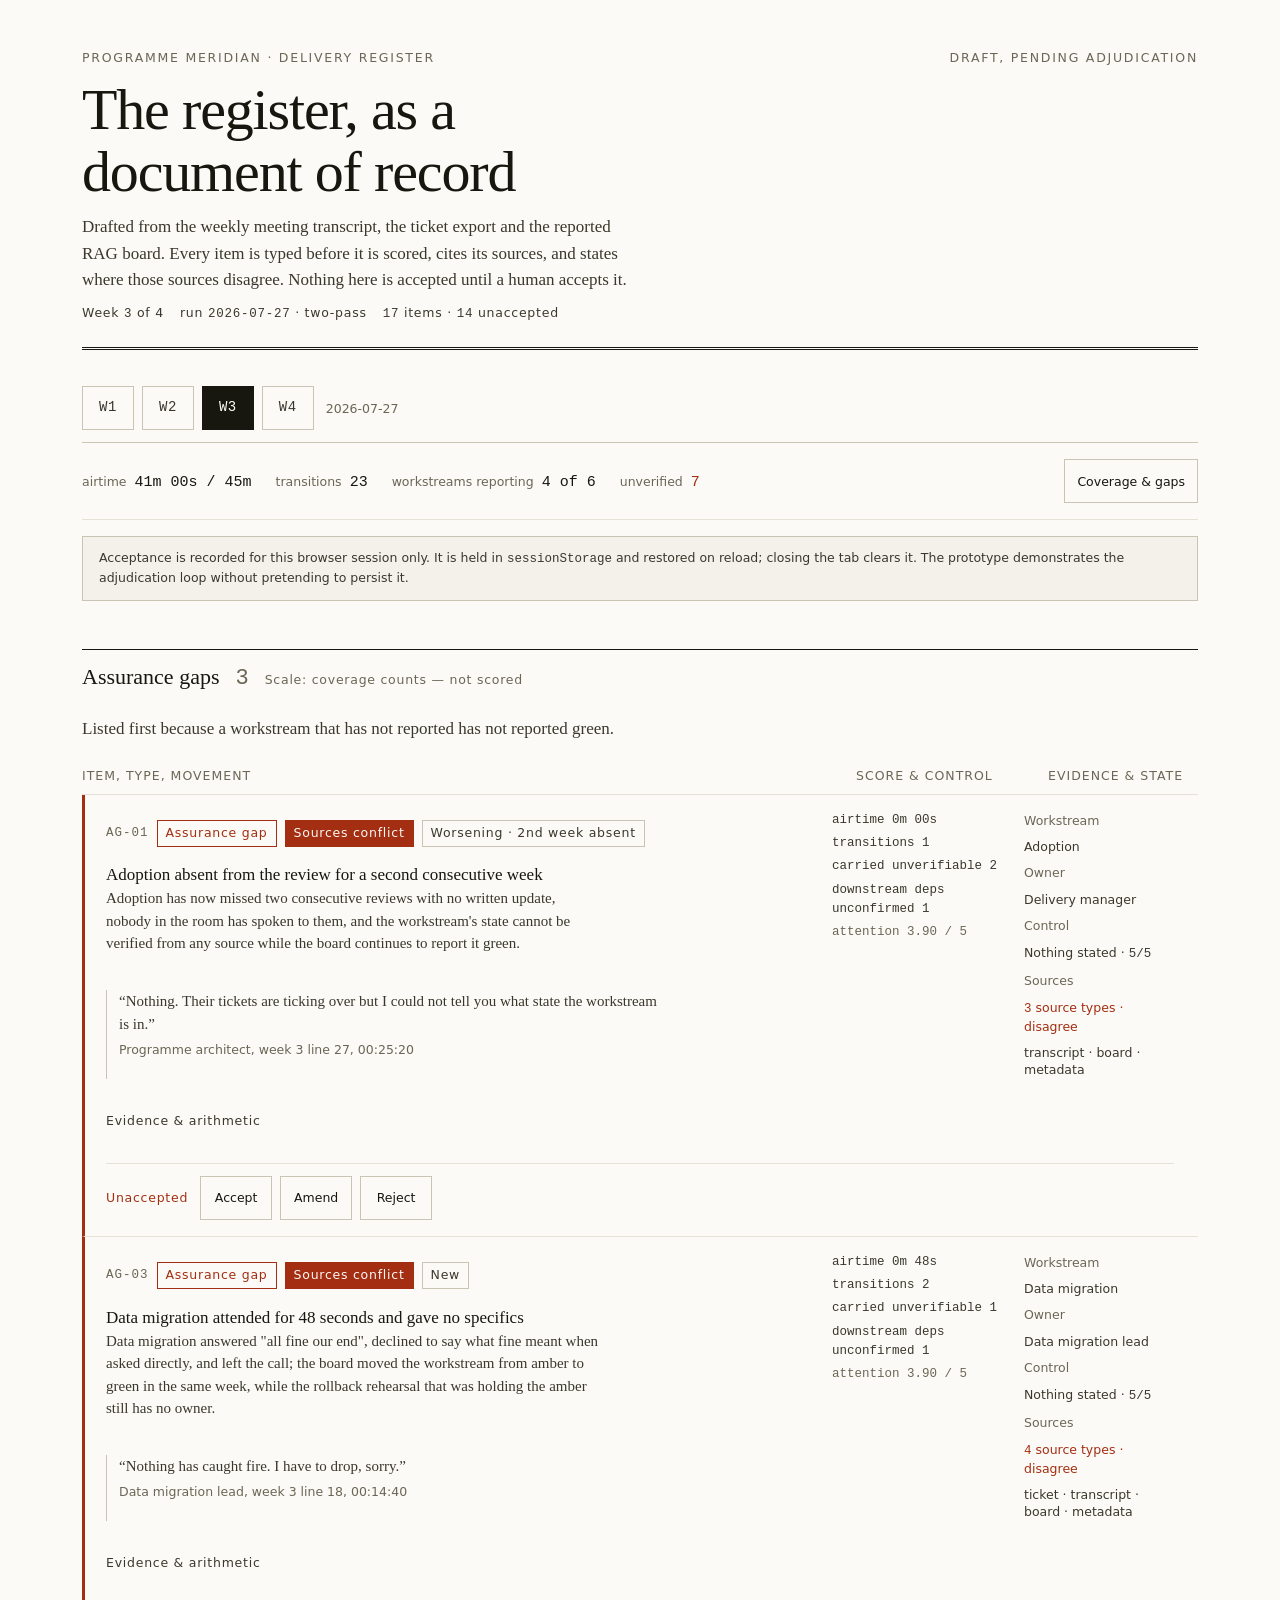
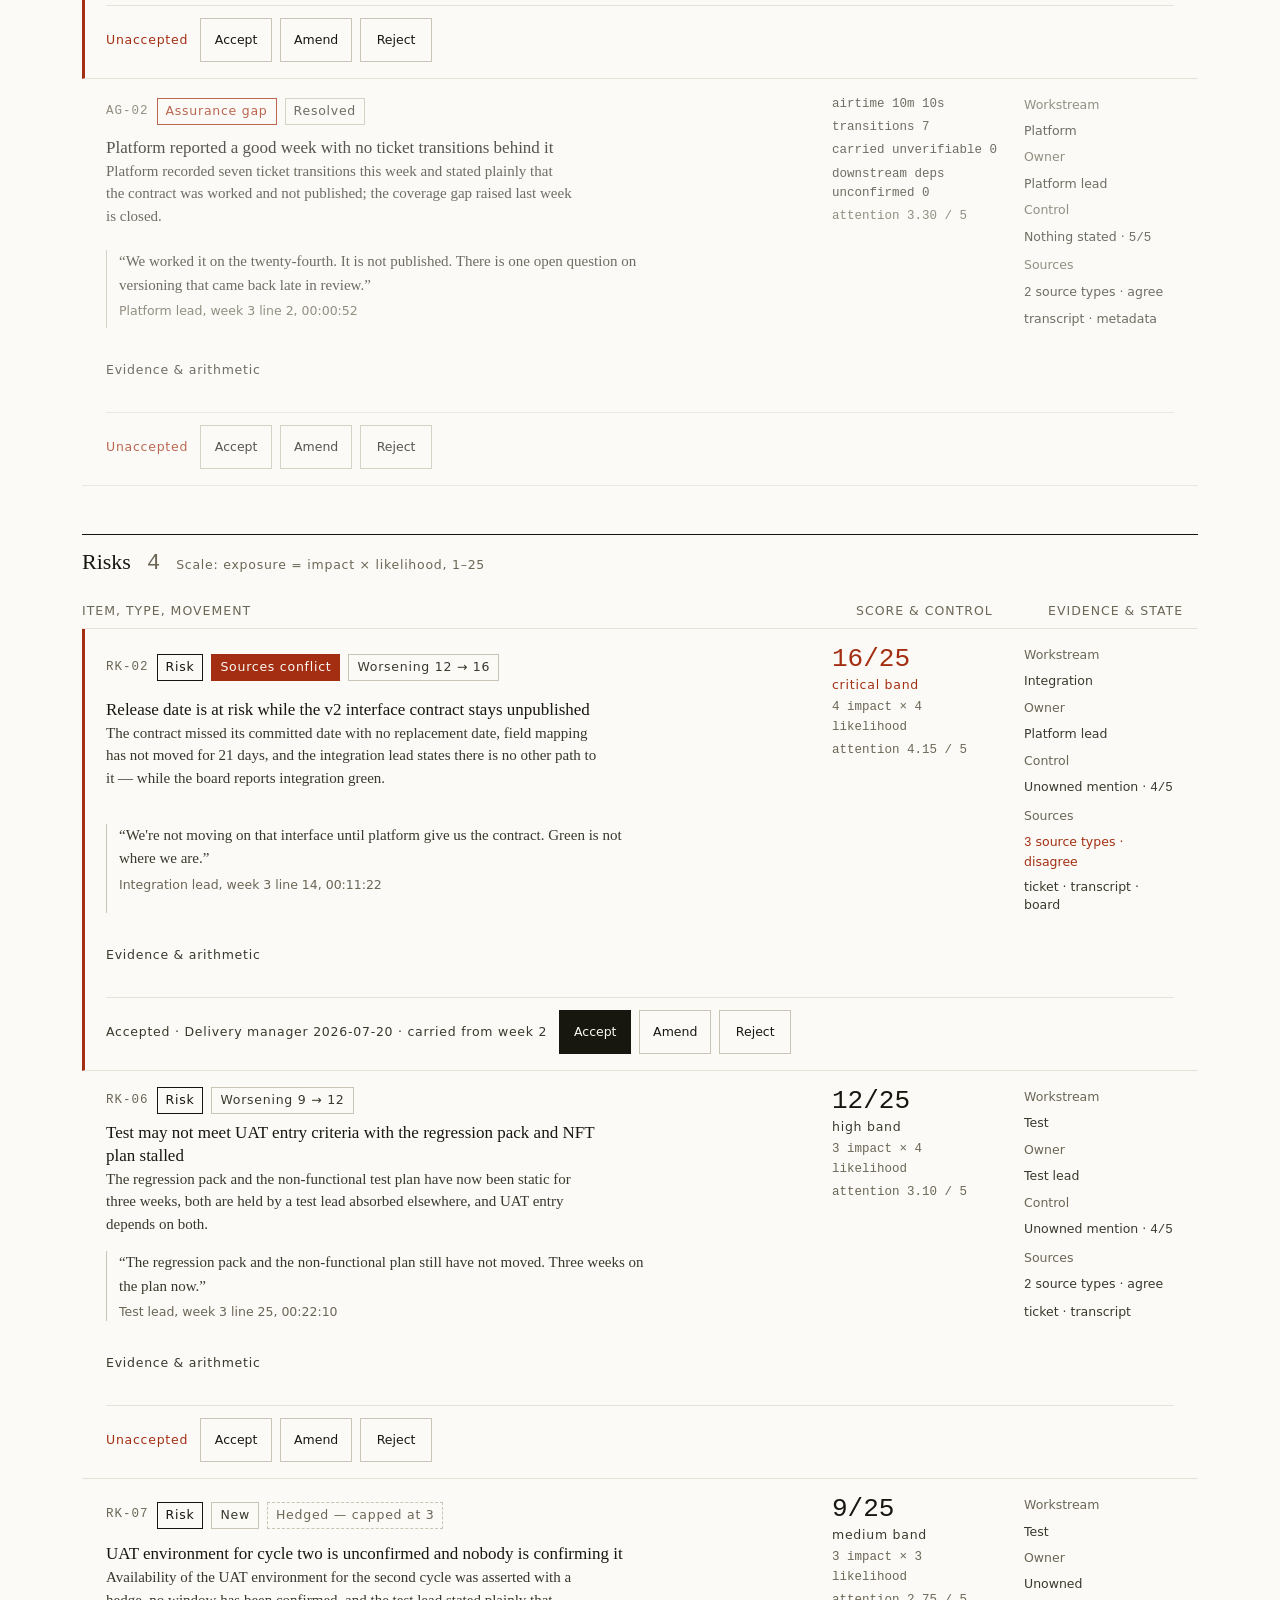
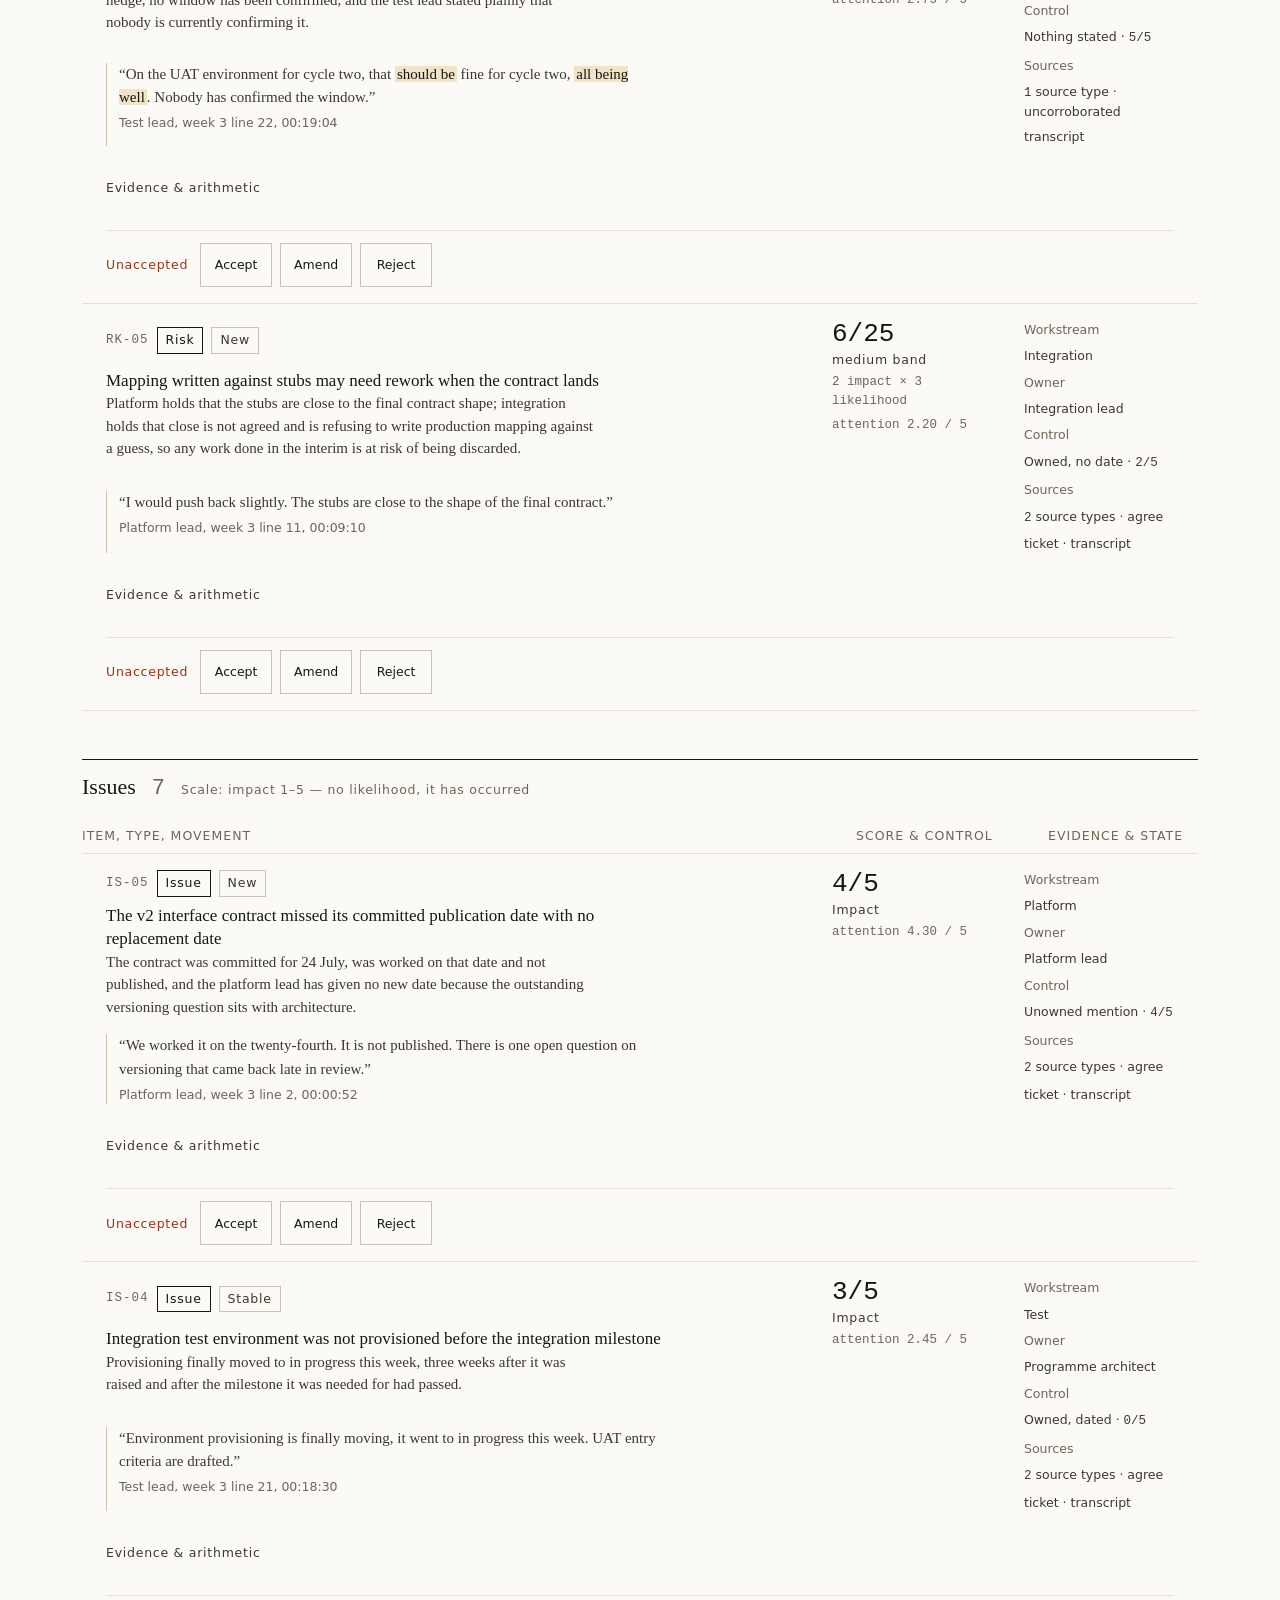
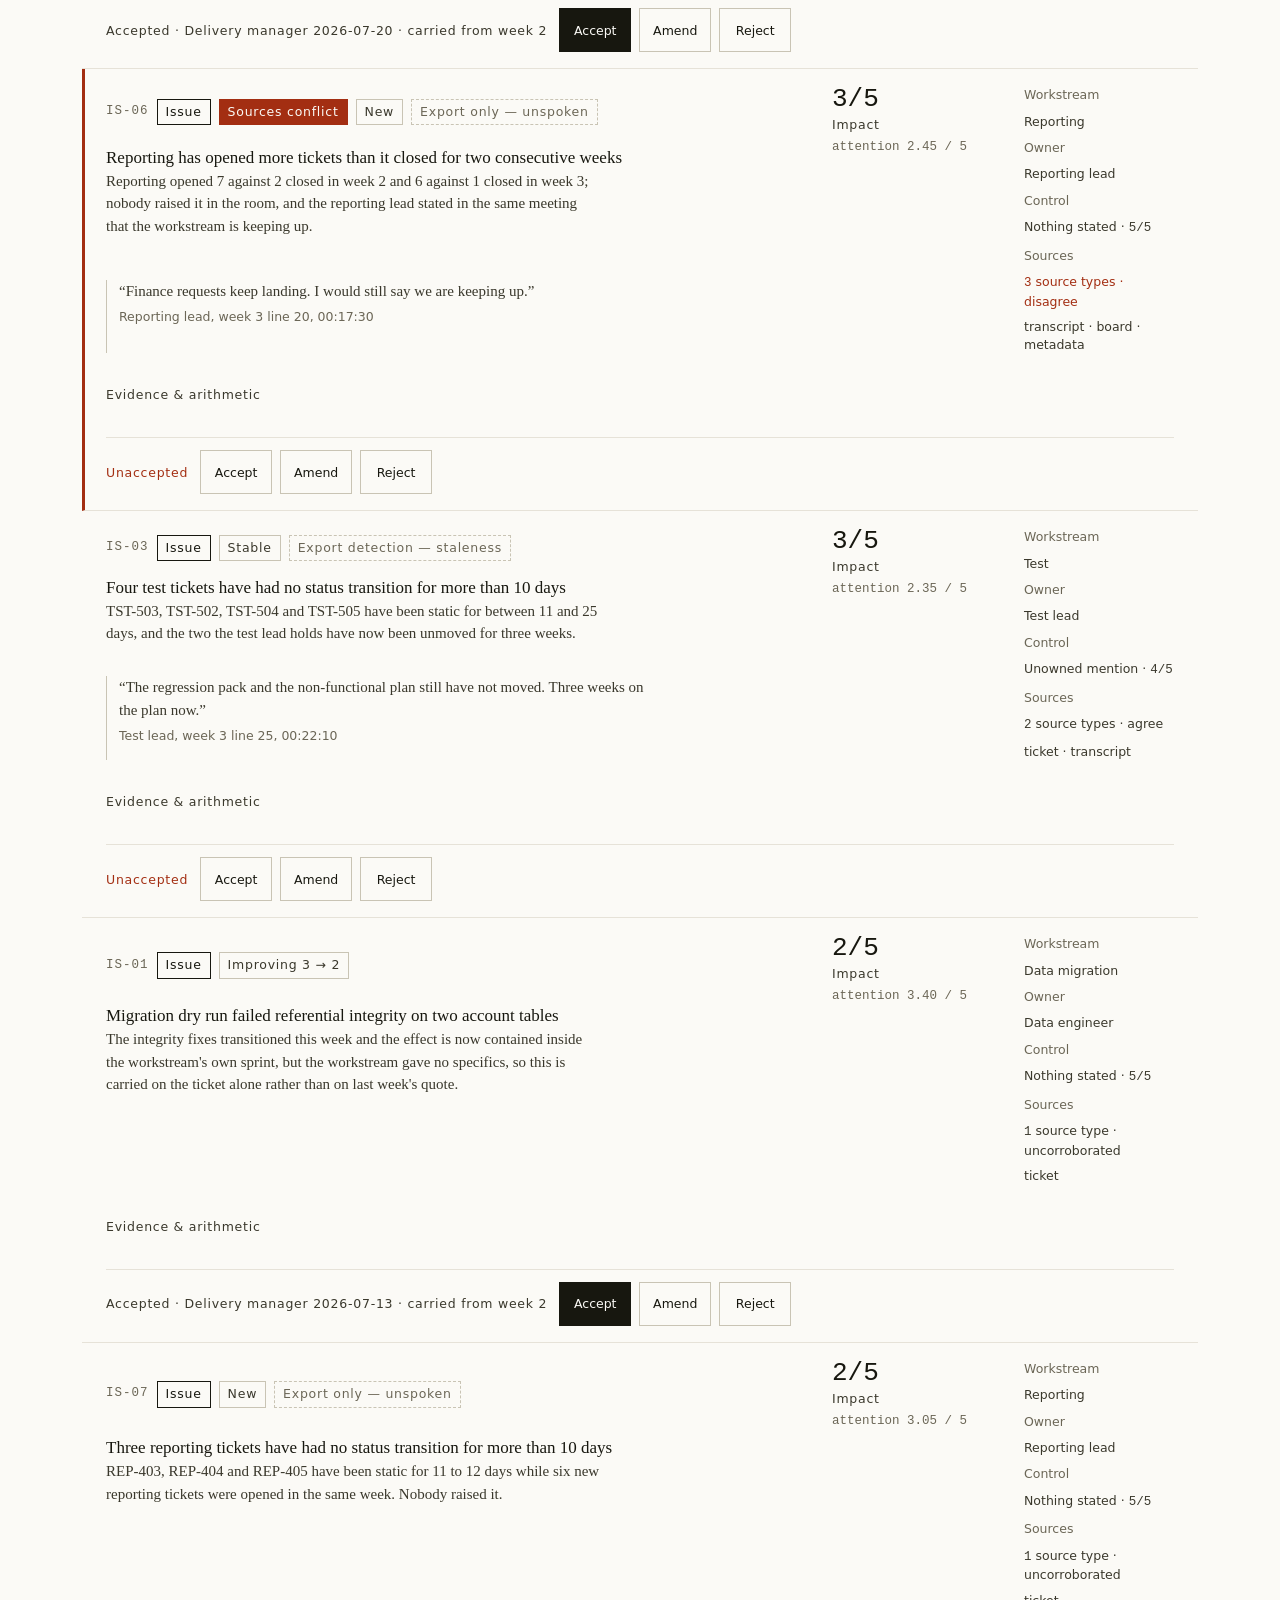
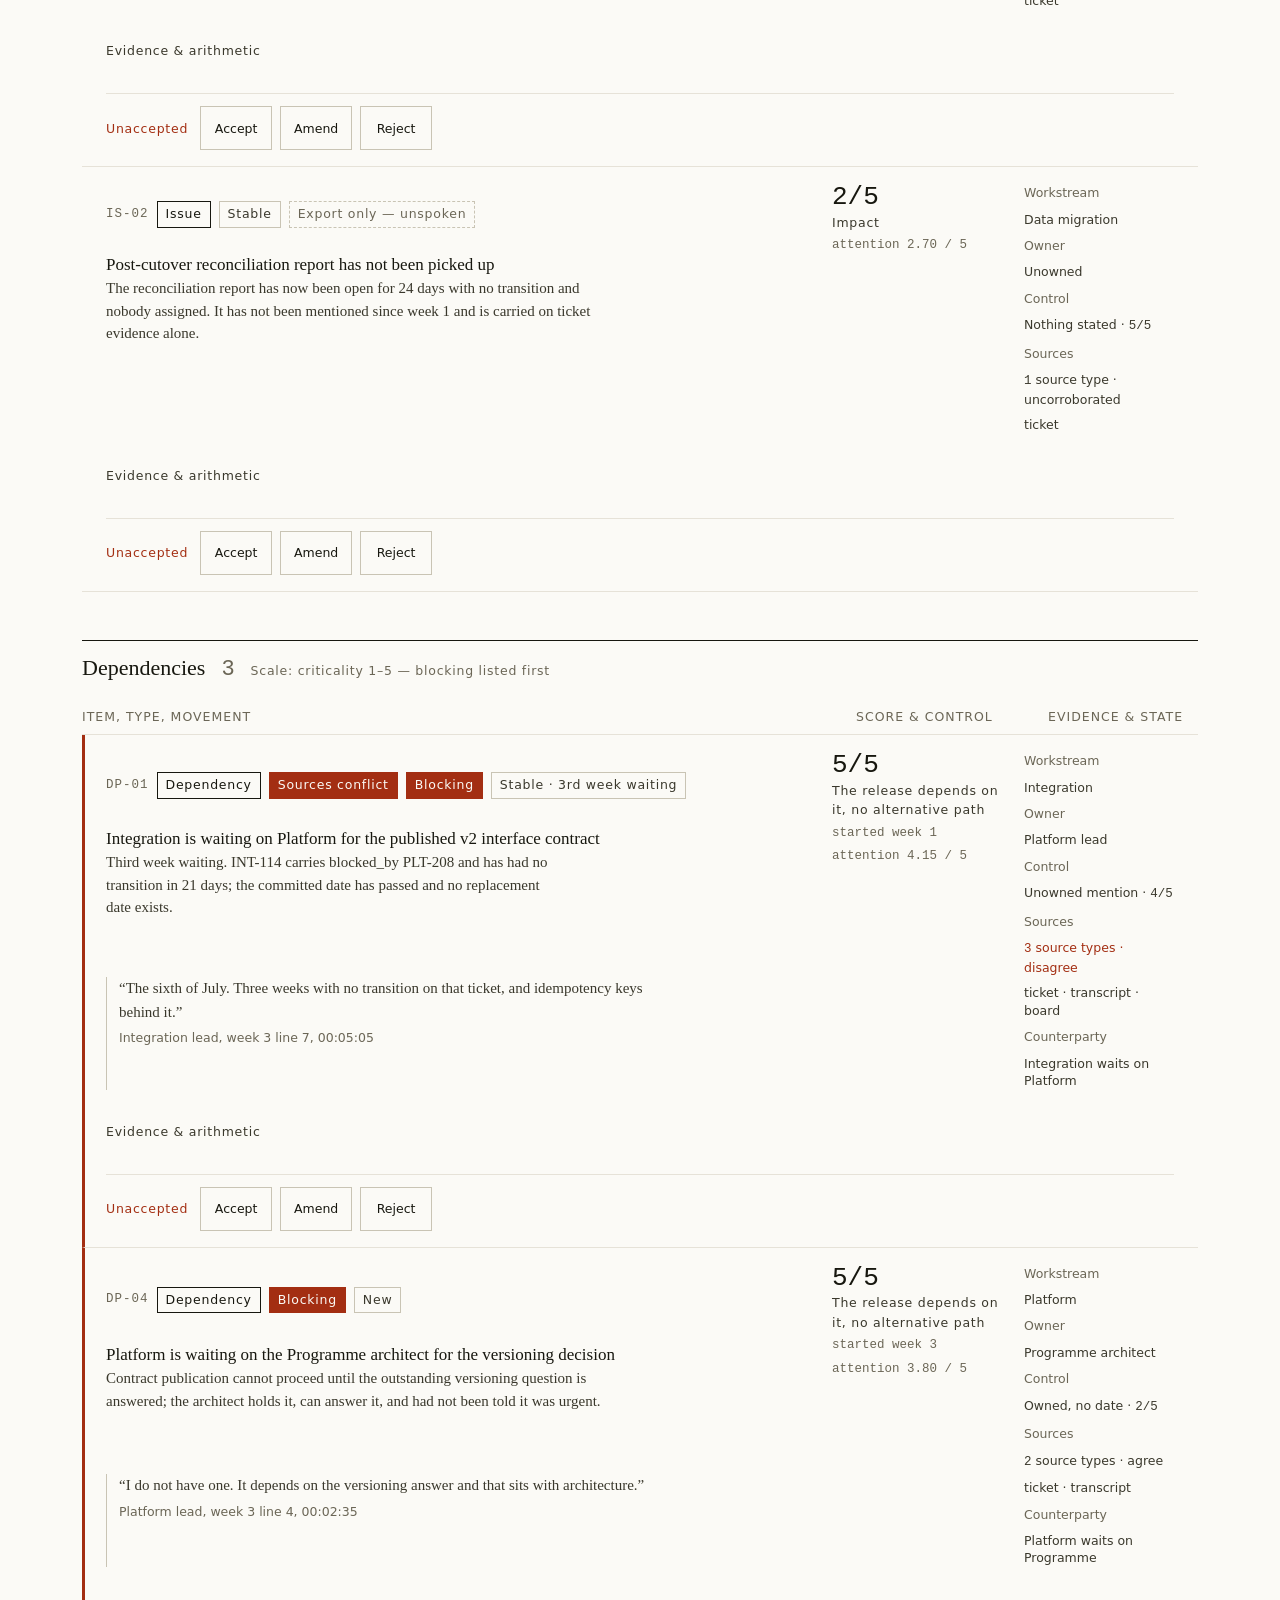
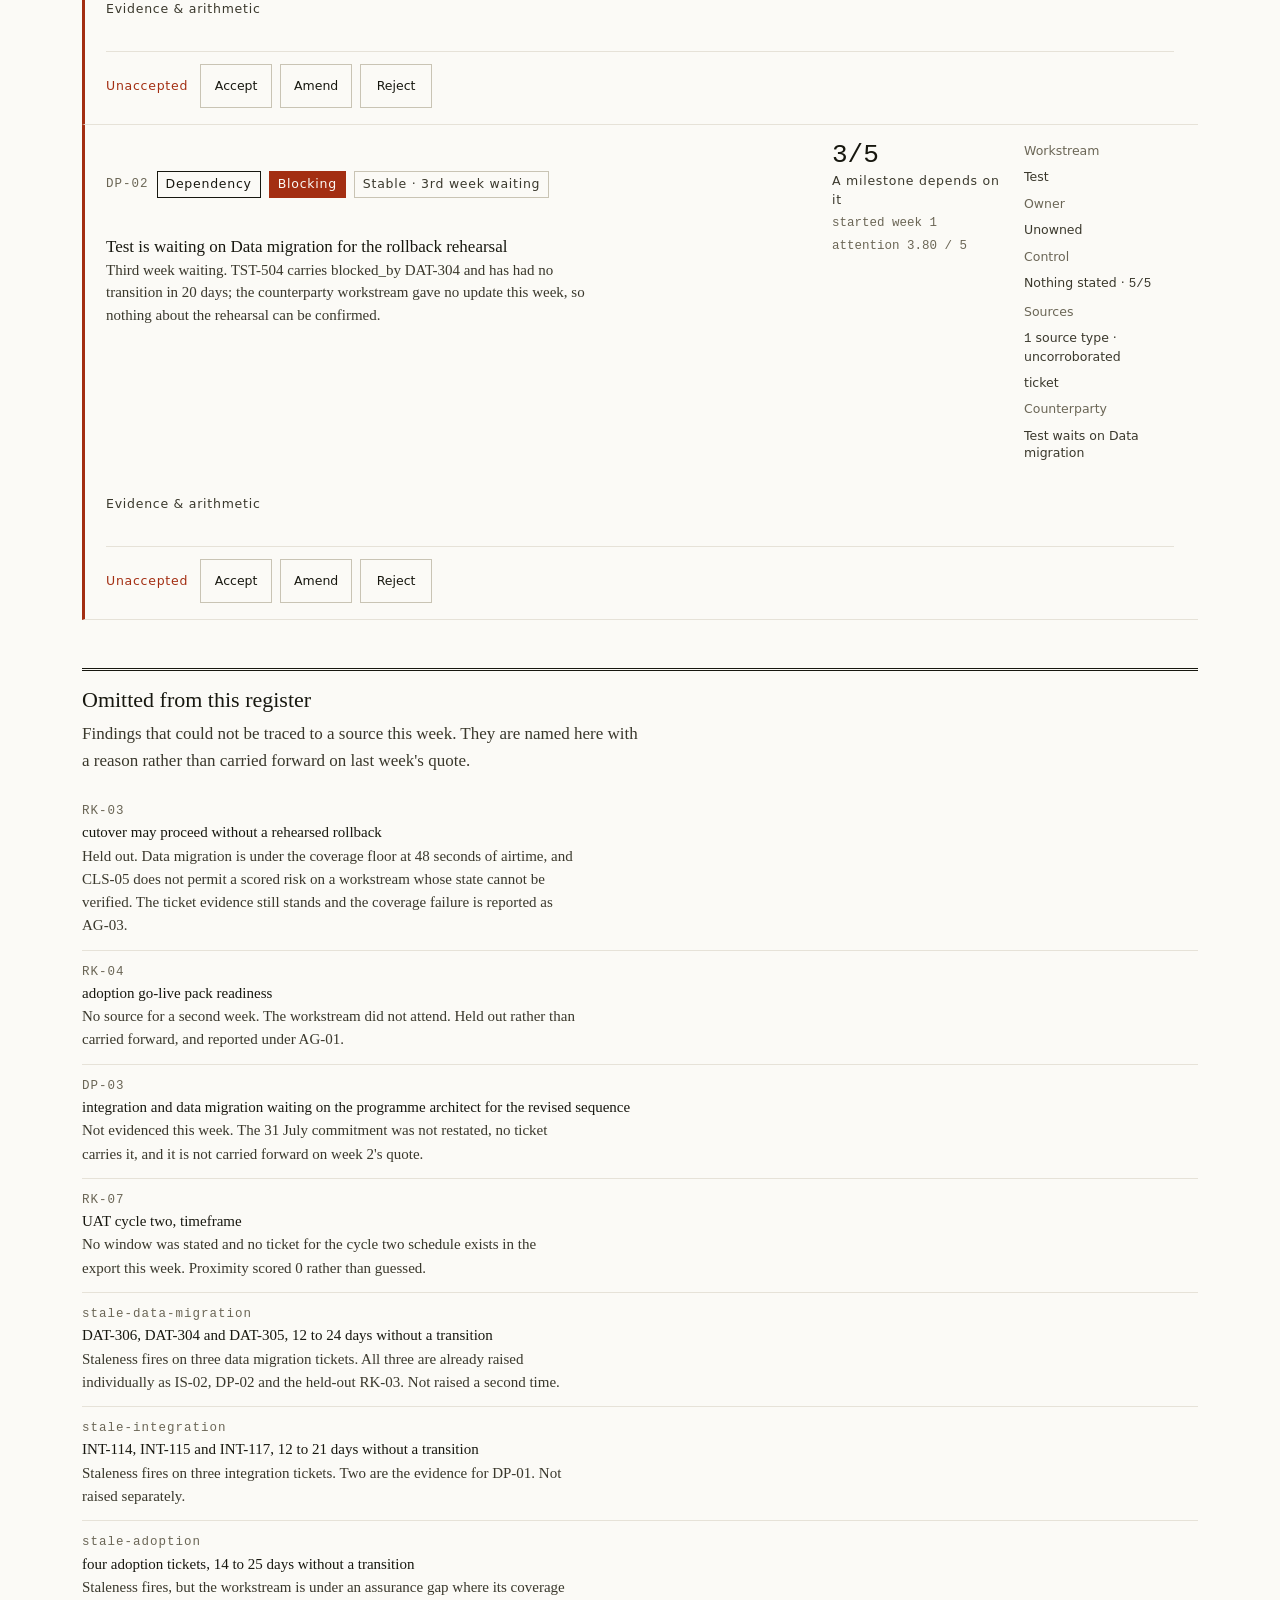
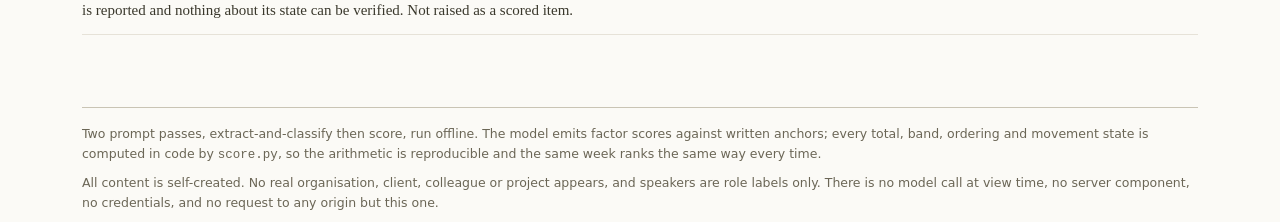
==== index.html @ 932c8c32 "Build Risk Radar: four-week corpus, two prompt passes, scored register and report Implements the PRD" ====
<!doctype html>
<html lang="en-GB">
<head>
<meta charset="utf-8">
<meta name="viewport" content="width=device-width, initial-scale=1">
<title>Risk Radar — delivery register</title>
<meta name="description" content="A weekly delivery register drafted from the meeting transcript, the ticket export and the reported RAG board, where every item cites its evidence.">
<meta name="color-scheme" content="light dark">
<link rel="stylesheet" href="styles.css">
<link rel="icon" href="data:image/svg+xml,<svg xmlns='http://www.w3.org/2000/svg' viewBox='0 0 16 16'><rect width='16' height='16' fill='%23FBFAF6'/><rect x='2' y='2' width='2' height='12' fill='%23A32E12'/><rect x='6' y='4' width='8' height='1.5' fill='%2317170F'/><rect x='6' y='8' width='6' height='1.5' fill='%23C9C4B4'/><rect x='6' y='11' width='7' height='1.5' fill='%23C9C4B4'/></svg>">
</head>
<body>
<div class="page">

  <header class="masthead">
    <div class="masthead__rail">
      <span>Programme Meridian &middot; delivery register</span>
      <span>Draft, pending adjudication</span>
    </div>
    <h1 class="masthead__title">The register, as a document of record</h1>
    <p class="masthead__sub">Drafted from the weekly meeting transcript, the ticket export and the reported RAG board. Every item is typed before it is scored, cites its sources, and states where those sources disagree. Nothing here is accepted until a human accepts it.</p>
    <dl class="masthead__counts u-label" id="masthead-counts"></dl>
  </header>

  <nav class="weekbar" aria-label="Week">
    <div class="weekbar__set" id="weekbar" role="group" aria-label="Choose a week"></div>
    <span class="weekbar__date u-num" id="weekbar-date"></span>
  </nav>

  <section aria-label="Coverage">
    <dl class="coverage" id="coverage"></dl>
    <div id="coverage-detail" hidden></div>
  </section>

  <p class="banner" id="session-banner">
    Acceptance is recorded for this browser session only. It is held in
    <span class="u-num">sessionStorage</span> and restored on reload; closing the tab clears it.
    The prototype demonstrates the adjudication loop without pretending to persist it.
  </p>

  <noscript>
    <p class="banner">The register itself is rendered from the committed run data by
    <span class="u-num">app.js</span>. Without JavaScript the four week files under
    <span class="u-num">runs/</span> are still readable directly, and they are the
    complete record: the report adds layout, not content.</p>
  </noscript>

  <main id="register" aria-live="polite"></main>

  <section class="omissions" id="omissions" hidden>
    <h2 class="group__name">Omitted from this register</h2>
    <p class="group__note">Findings that could not be traced to a source this week. They are named here with a reason rather than carried forward on last week's quote.</p>
    <div class="omissions__list" id="omissions-list"></div>
  </section>

  <footer class="foot">
    <p>Two prompt passes, extract-and-classify then score, run offline. The model emits factor scores against written anchors; every total, band, ordering and movement state is computed in code by <span class="u-num">score.py</span>, so the arithmetic is reproducible and the same week ranks the same way every time.</p>
    <p>All content is self-created. No real organisation, client, colleague or project appears, and speakers are role labels only. There is no model call at view time, no server component, no credentials, and no request to any origin but this one.</p>
  </footer>

</div>
<!-- Over http the report reads runs/week-N-register.json for the week being
     viewed, one week at a time. From file:// it loads data.bundle.js, which
     carries the same data inlined. app.js decides which; neither reaches
     another origin. -->
<script src="app.js"></script>
</body>
</html>
---- styles.css ----
/* Risk Radar — the register as a document of record.
   Tokens are exact and closed: no colour, size or spacing outside this block
   appears anywhere else in the stylesheet. */

:root {
  --paper: #FBFAF6;
  --paper-sunk: #F3F1EA;
  --ink: #17170F;
  --ink-2: #3A382C;
  --ink-3: #6B6656;
  --rule: #C9C4B4;
  --rule-faint: #E6E2D8;
  --alarm: #A32E12;
  --on-alarm: #FBFAF6;
  --reclass: #F1E2C8;
  --hedge: #F1E2C8;

  /* Spectral, IBM Plex Sans and IBM Plex Mono are the intended faces. The
     report makes no request to any origin but itself (NFR-05), so the roles
     are held by system stacks with the same job: serif for prose, sans for
     labels, mono with tabular figures for every number. */
  --font-text: Georgia, "Iowan Old Style", "Times New Roman", serif;
  --font-label: system-ui, -apple-system, "Segoe UI", Roboto, sans-serif;
  --font-num: ui-monospace, SFMono-Regular, "SF Mono", Menlo, Consolas, monospace;

  --s1: 4px; --s2: 8px; --s3: 12px; --s4: 16px;
  --s5: 24px; --s6: 32px; --s7: 48px; --s8: 72px;
}

@media (prefers-color-scheme: dark) {
  :root:not([data-theme="light"]) {
    --paper: #14140E;
    --paper-sunk: #1D1D15;
    --ink: #EFEDE4;
    --ink-2: #C6C2B2;
    --ink-3: #948E7C;
    --rule: #3A382C;
    --rule-faint: #2A2A20;
    --alarm: #E8734F;
    --on-alarm: #14140E;
    --reclass: #3A3320;
    --hedge: #3A3320;
  }
}

:root[data-theme="dark"] {
  --paper: #14140E;
  --paper-sunk: #1D1D15;
  --ink: #EFEDE4;
  --ink-2: #C6C2B2;
  --ink-3: #948E7C;
  --rule: #3A382C;
  --rule-faint: #2A2A20;
  --alarm: #E8734F;
  --on-alarm: #14140E;
  --reclass: #3A3320;
  --hedge: #3A3320;
}

*, *::before, *::after { box-sizing: border-box; }

html { -webkit-text-size-adjust: 100%; }

body {
  margin: 0;
  background: var(--paper);
  color: var(--ink);
  font-family: var(--font-text);
  font-size: 17px;
  line-height: 1.55;
  overflow-wrap: anywhere;
}

/* No radius, no shadow, anywhere. Depth is rules only. */
a { color: inherit; }
h1, h2, h3, h4 { margin: 0; font-weight: 400; }
p { margin: 0; }
dl, dd, dt { margin: 0; }
button { font: inherit; color: inherit; background: none; border: 0; }

.page {
  max-width: 1180px;
  margin: 0 auto;
  padding: var(--s7) var(--s6) var(--s8);
}

.u-num { font-family: var(--font-num); font-variant-numeric: tabular-nums; }
.u-label {
  font-family: var(--font-label);
  font-size: 12.5px;
  letter-spacing: 0.06em;
  line-height: 1.35;
}
.u-caps {
  font-family: var(--font-label);
  font-size: 12.5px;
  font-weight: 600;
  letter-spacing: 0.08em;
  text-transform: uppercase;
  color: var(--ink-3);
}
.u-sr {
  position: absolute; width: 1px; height: 1px;
  padding: 0; margin: -1px; overflow: hidden;
  clip-path: inset(50%); white-space: nowrap;
}

/* ── masthead ───────────────────────────────────────────────────────── */

.masthead {
  display: grid;
  gap: var(--s3);
  padding-bottom: var(--s5);
  border-bottom: 3px double var(--ink);
}
.masthead__rail {
  display: flex; flex-wrap: wrap; gap: var(--s3);
  justify-content: space-between; align-items: baseline;
  color: var(--ink-3);
  font-family: var(--font-label);
  font-size: 12.5px;
  letter-spacing: 0.14em;
  text-transform: uppercase;
}
.masthead__title {
  font-size: clamp(34px, 5vw, 58px);
  line-height: 1.06;
  letter-spacing: -0.02em;
  max-width: 22ch;
  text-wrap: balance;
}
.masthead__sub { max-width: 66ch; color: var(--ink-2); text-wrap: pretty; }
.masthead__counts {
  display: flex; flex-wrap: wrap; gap: var(--s2) var(--s4);
  color: var(--ink-2);
}

.banner {
  margin-top: var(--s4);
  padding: var(--s3) var(--s4);
  border: 1px solid var(--rule);
  background: var(--paper-sunk);
  color: var(--ink-2);
  font-family: var(--font-label);
  font-size: 12.5px;
  line-height: 1.5;
}

/* ── week bar ───────────────────────────────────────────────────────── */

.weekbar {
  position: sticky; top: 0; z-index: 2;
  display: flex; flex-wrap: wrap; gap: var(--s3);
  align-items: center;
  margin-top: var(--s5);
  padding: var(--s3) 0;
  background: var(--paper);
  border-bottom: 1px solid var(--rule);
}
.weekbar__set { display: flex; gap: var(--s2); }
.weekbar__btn {
  min-height: 44px;
  padding: var(--s2) var(--s4);
  border: 1px solid var(--rule);
  background: var(--paper);
  color: var(--ink-2);
  font-family: var(--font-num);
  font-variant-numeric: tabular-nums;
  font-size: 14px;
  letter-spacing: 0.04em;
  cursor: pointer;
}
.weekbar__btn[aria-current="true"] {
  border-color: var(--ink);
  background: var(--ink);
  color: var(--paper);
}
.weekbar__date { color: var(--ink-3); font-family: var(--font-label); font-size: 12.5px; }

/* ── coverage strip ─────────────────────────────────────────────────── */

.coverage {
  display: flex; flex-wrap: wrap;
  gap: var(--s3) var(--s5);
  align-items: baseline;
  padding: var(--s4) 0;
  border-bottom: 1px solid var(--rule-faint);
}
.coverage__stat { display: flex; gap: var(--s2); align-items: baseline; }
.coverage__stat dt { color: var(--ink-3); font-family: var(--font-label); font-size: 12.5px; }
.coverage__stat dd { font-family: var(--font-num); font-variant-numeric: tabular-nums; font-size: 15px; }
.coverage__stat--alarm dd { color: var(--alarm); }
.coverage__more {
  margin-inline-start: auto;
  min-height: 44px; padding: var(--s2) var(--s3);
  border: 1px solid var(--rule);
  font-family: var(--font-label); font-size: 12.5px;
  cursor: pointer;
}

/* ── groups ─────────────────────────────────────────────────────────── */

.group { margin-top: var(--s7); }
.group__head {
  display: flex; flex-wrap: wrap; gap: var(--s2) var(--s4);
  align-items: baseline;
  padding: var(--s3) 0;
  border-top: 1px solid var(--ink);
}
.group__name { font-size: 22px; line-height: 1.2; font-weight: 500; }
.group__count { font-family: var(--font-num); font-variant-numeric: tabular-nums; font-size: 22px; color: var(--ink-3); }
.group__scale { color: var(--ink-3); font-family: var(--font-label); font-size: 12.5px; letter-spacing: 0.06em; }
.group__note { padding: var(--s2) 0 var(--s4); color: var(--ink-2); max-width: 66ch; }
.group__empty { padding: var(--s4) 0; color: var(--ink-3); border-bottom: 1px solid var(--rule-faint); }

.colheads {
  display: grid;
  grid-template-columns: 1fr 168px 150px;
  column-gap: var(--s5);
  padding: var(--s2) 0;
  border-bottom: 1px solid var(--rule-faint);
  color: var(--ink-3);
  font-family: var(--font-label);
  font-size: 12.5px;
  letter-spacing: 0.08em;
  text-transform: uppercase;
}

/* ── row ────────────────────────────────────────────────────────────── */

.row {
  display: grid;
  grid-template-columns: 1fr 168px 150px;
  grid-template-areas:
    "head  score meta"
    "title score meta"
    "quote score meta"
    "evid  evid  evid"
    "adj   adj   adj";
  column-gap: var(--s5);
  row-gap: var(--s2);
  padding: var(--s4) var(--s5);
  border-bottom: 1px solid var(--rule-faint);
}
.row.is-alarm {
  border-inline-start: 3px solid var(--alarm);
  padding-inline-start: 21px;
}
.row.is-rejected { opacity: 0.55; }
.row.is-rejected .row__title { text-decoration: line-through; }
.row.is-resolved { opacity: 0.72; }

.row__head { grid-area: head; display: flex; flex-wrap: wrap; gap: var(--s2); align-items: center; }
.row__id {
  font-family: var(--font-num);
  font-variant-numeric: tabular-nums;
  font-size: 12.5px;
  letter-spacing: 0.08em;
  color: var(--ink-3);
}
.row__title { grid-area: title; font-size: 17px; line-height: 1.35; max-width: 66ch; text-wrap: pretty; }
.row__statement { color: var(--ink-2); font-size: 15px; line-height: 1.5; max-width: 66ch; }
.row__quote {
  grid-area: quote;
  margin: var(--s2) 0 0;
  padding-inline-start: var(--s3);
  border-inline-start: 1px solid var(--rule);
  max-width: 74ch;
  color: var(--ink-2);
  font-size: 15px;
}
.row__quote cite { display: block; margin-top: var(--s1); color: var(--ink-3); font-family: var(--font-label); font-size: 12.5px; font-style: normal; }
.row__quote mark { background: var(--hedge); color: var(--ink); padding: 0 2px; }

.row__score { grid-area: score; align-self: start; }
.score__value { font-family: var(--font-num); font-variant-numeric: tabular-nums; font-size: 26px; font-weight: 500; line-height: 1.15; }
.score__value.is-critical { color: var(--alarm); }
.score__band { font-family: var(--font-label); font-size: 12.5px; letter-spacing: 0.06em; color: var(--ink-2); }
.score__band.is-critical { color: var(--alarm); }
.score__terms, .score__attention { margin-top: var(--s1); font-family: var(--font-num); font-variant-numeric: tabular-nums; font-size: 12.5px; color: var(--ink-3); }
.score__counts { display: grid; gap: var(--s1); }
.score__counts div { font-family: var(--font-num); font-variant-numeric: tabular-nums; font-size: 12.5px; color: var(--ink-2); }
.score__counts b { font-weight: 500; }

.row__meta { grid-area: meta; align-self: start; display: grid; gap: var(--s2); }
.row__meta dt { color: var(--ink-3); font-family: var(--font-label); font-size: 12.5px; }
.row__meta dd { font-family: var(--font-label); font-size: 12.5px; color: var(--ink-2); line-height: 1.4; }
.row__meta dd.is-alarm { color: var(--alarm); }
.row__meta .u-num { font-family: var(--font-num); font-variant-numeric: tabular-nums; }

/* ── chips ──────────────────────────────────────────────────────────── */

.chip {
  display: inline-block;
  padding: var(--s1) var(--s2);
  font-family: var(--font-label);
  font-size: 12.5px;
  letter-spacing: 0.06em;
  line-height: 1.35;
  white-space: normal;
}
.chip--type { border: 1px solid var(--ink); color: var(--ink); }
.chip--type.is-gap { border-color: var(--alarm); color: var(--alarm); }
.chip--alarm { background: var(--alarm); color: var(--on-alarm); border: 1px solid var(--alarm); }
.chip--move { border: 1px solid var(--rule); color: var(--ink-2); }
.chip--reclass { border: 1px solid var(--ink); background: var(--reclass); color: var(--ink); }
.chip--note { border: 1px dashed var(--rule); color: var(--ink-3); }

/* ── disclosure ─────────────────────────────────────────────────────── */

.row__evidence { grid-area: evid; margin-top: var(--s3); }
.row__evidence > summary {
  display: inline-block;
  min-height: 44px;
  padding: var(--s3) 0;
  color: var(--ink-2);
  font-family: var(--font-label);
  font-size: 12.5px;
  letter-spacing: 0.06em;
  cursor: pointer;
}
.row__evidence > summary::marker { color: var(--ink-3); }

.panel {
  margin-top: var(--s3);
  padding: var(--s4);
  background: var(--paper-sunk);
  border: 1px solid var(--rule-faint);
}
.panel + .panel { margin-top: var(--s3); }
.panel__head { margin-bottom: var(--s3); }

.src { padding: var(--s3) 0; border-top: 1px solid var(--rule-faint); }
.src:first-of-type { border-top: 0; }
.src__type { color: var(--ink-3); font-family: var(--font-label); font-size: 12.5px; letter-spacing: 0.08em; text-transform: uppercase; }
.src__obs { margin-top: var(--s1); color: var(--ink-2); font-size: 15px; max-width: 66ch; }

.lines { margin-top: var(--s2); display: grid; gap: var(--s1); }
.lines__line { display: grid; grid-template-columns: 92px 1fr; gap: var(--s3); color: var(--ink-3); font-size: 15px; }
.lines__line.is-cited { color: var(--ink); }
.lines__stamp { font-family: var(--font-num); font-variant-numeric: tabular-nums; font-size: 12.5px; padding-top: 3px; }
.lines__who { font-family: var(--font-label); font-size: 12.5px; display: block; }
.lines__text { max-width: 74ch; }
.lines__text mark { background: var(--hedge); color: var(--ink); padding: 0 2px; }

.fields { margin-top: var(--s2); display: grid; gap: var(--s2); }
.fields__row { display: grid; grid-template-columns: 168px 1fr; gap: var(--s3); font-size: 15px; }
.fields__k { color: var(--ink-3); font-family: var(--font-label); font-size: 12.5px; }
.fields__v { font-family: var(--font-num); font-variant-numeric: tabular-nums; font-size: 14px; }

.conflict {
  margin-top: var(--s3);
  padding: var(--s3);
  border: 1px solid var(--alarm);
  color: var(--ink-2);
  font-size: 15px;
  max-width: 74ch;
}
.conflict b { color: var(--alarm); font-family: var(--font-label); font-size: 12.5px; letter-spacing: 0.06em; text-transform: uppercase; display: block; margin-bottom: var(--s1); }

.sum { margin-top: var(--s2); font-family: var(--font-num); font-variant-numeric: tabular-nums; font-size: 14px; }
.sum__line { display: grid; grid-template-columns: minmax(0, 1fr) 78px 52px 80px; gap: var(--s2); padding: 3px 0; }
.sum__line span:not(:first-child) { text-align: end; }
.sum__rule { border-top: 1px solid var(--rule); margin-top: var(--s2); padding-top: var(--s2); }
.sum__total { font-weight: 500; }

/* Each factor expands to the anchor sentence it was scored against. The
   native disclosure marker would sit on its own line above the row, so it is
   replaced by a sign in front of the factor name. */
.sum details > summary { cursor: pointer; color: inherit; font-family: var(--font-num); list-style: none; }
.sum details > summary::-webkit-details-marker { display: none; }
.sum details > summary .sum__line span:first-child::before { content: "+ "; color: var(--ink-3); }
.sum details[open] > summary .sum__line span:first-child::before { content: "− "; color: var(--ink-3); }
.sum__anchor { padding: var(--s1) 0 var(--s2); color: var(--ink-3); font-family: var(--font-text); font-size: 15px; max-width: 66ch; }
.sum__note { margin-top: var(--s2); color: var(--ink-3); font-family: var(--font-label); font-size: 12.5px; }

/* ── acceptance ─────────────────────────────────────────────────────── */

.row__adjudicate {
  grid-area: adj;
  display: flex; flex-wrap: wrap; gap: var(--s2) var(--s3);
  align-items: center;
  margin: var(--s3) 0 0;
  padding: var(--s3) 0 0;
  border: 0; border-top: 1px solid var(--rule-faint);
}
.row__adjudicate legend { padding: 0; }
.adj__state { font-family: var(--font-label); font-size: 12.5px; letter-spacing: 0.06em; }
.adj__state.is-unaccepted { color: var(--alarm); }
.adj__state.is-accepted, .adj__state.is-amended { color: var(--ink-2); }
.adj__state.is-rejected { color: var(--ink-3); }
.adj__buttons { display: flex; gap: var(--s2); }
.adj__btn {
  min-height: 44px; min-width: 72px;
  padding: var(--s2) var(--s3);
  border: 1px solid var(--rule);
  font-family: var(--font-label); font-size: 12.5px;
  cursor: pointer;
}
.adj__btn[aria-pressed="true"] { border-color: var(--ink); background: var(--ink); color: var(--paper); }
.adj__note { color: var(--ink-3); font-family: var(--font-label); font-size: 12.5px; max-width: 66ch; }
.adj__note del { color: var(--ink-3); }

/* ── omissions ──────────────────────────────────────────────────────── */

.omissions { margin-top: var(--s7); padding-top: var(--s4); border-top: 3px double var(--ink); }
.omissions__list { margin-top: var(--s3); display: grid; gap: var(--s3); }
.omissions__item { padding-bottom: var(--s3); border-bottom: 1px solid var(--rule-faint); }
.omissions__ref { font-family: var(--font-num); font-variant-numeric: tabular-nums; font-size: 12.5px; letter-spacing: 0.08em; color: var(--ink-3); }
.omissions__subject { font-size: 15px; }
.omissions__reason { color: var(--ink-2); font-size: 15px; max-width: 66ch; }

.dialog {
  margin-top: var(--s3);
  padding: var(--s4);
  border: 1px solid var(--rule);
  background: var(--paper-sunk);
}
.dialog table { width: 100%; border-collapse: collapse; font-size: 15px; }
.dialog th, .dialog td { text-align: start; padding: var(--s2) var(--s3) var(--s2) 0; border-bottom: 1px solid var(--rule-faint); }
.dialog th { color: var(--ink-3); font-family: var(--font-label); font-size: 12.5px; font-weight: 600; }
.dialog td.u-num { font-family: var(--font-num); font-variant-numeric: tabular-nums; }

.foot { margin-top: var(--s8); padding-top: var(--s4); border-top: 1px solid var(--rule); color: var(--ink-3); font-family: var(--font-label); font-size: 12.5px; line-height: 1.6; }
.foot p + p { margin-top: var(--s2); }

/* ── mobile, < 900px ────────────────────────────────────────────────── */

@media (max-width: 899px) {
  .page { padding: var(--s5) var(--s4) var(--s7); }

  .colheads { display: none; }

  .row {
    grid-template-columns: minmax(0, 1fr);
    grid-template-areas: "head" "title" "score" "meta" "quote" "evid" "adj";
    padding: var(--s4);
    row-gap: var(--s3);
  }
  .row.is-alarm { padding-inline-start: 13px; }

  .row__meta { grid-template-columns: minmax(0, 1fr); }
  .row__quote { margin-top: 0; }

  .weekbar__set { width: 100%; }
  .weekbar__btn { flex: 1 1 0; min-width: 0; padding: var(--s2); text-align: center; }
  .coverage__more { margin-inline-start: 0; width: 100%; text-align: center; }

  /* No table ever scrolls sideways. Below 700px every field table becomes
     label/value pairs. */
  .fields__row, .lines__line, .sum__line { grid-template-columns: minmax(0, 1fr); gap: var(--s1); }
  .sum__line span:not(:first-child) { text-align: start; }
  .dialog table, .dialog thead, .dialog tbody, .dialog tr, .dialog th, .dialog td { display: block; width: auto; }
  .dialog thead { display: none; }
  .dialog tr { padding: var(--s2) 0; border-bottom: 1px solid var(--rule-faint); }
  .dialog td { border: 0; padding: 2px 0; }
  .dialog td::before { content: attr(data-label) " "; color: var(--ink-3); font-family: var(--font-label); font-size: 12.5px; }

  .adj__buttons { width: 100%; }
  .adj__btn { flex: 1 1 0; }
}

/* ── motion ─────────────────────────────────────────────────────────── */

.panel { animation: reveal 120ms ease-out; }
@keyframes reveal { from { opacity: 0; } to { opacity: 1; } }

@media (prefers-reduced-motion: reduce) {
  *, *::before, *::after { animation: none !important; transition: none !important; }
}

/* ── print ──────────────────────────────────────────────────────────── */

@media print {
  .weekbar, .adj__buttons, .coverage__more { display: none; }
  .row { break-inside: avoid; }
  .row__evidence[open] > summary { list-style: none; }
}
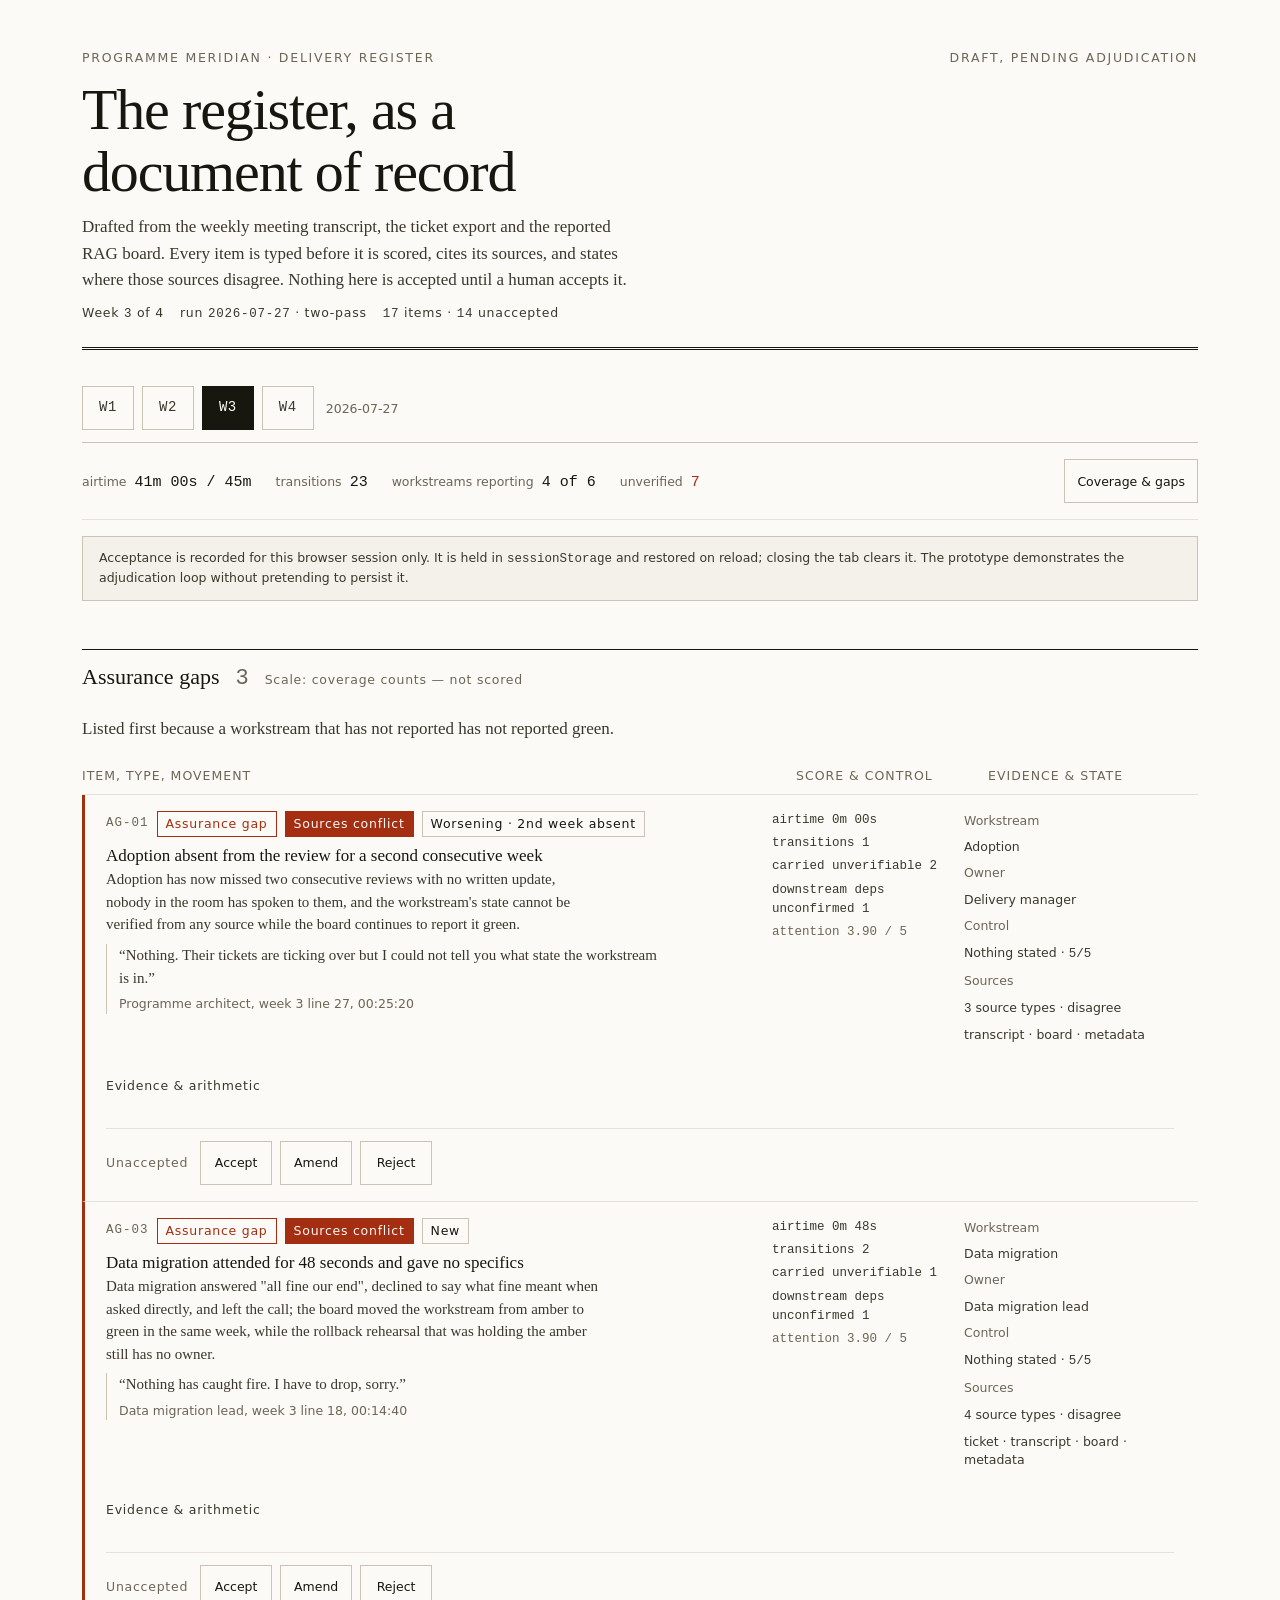
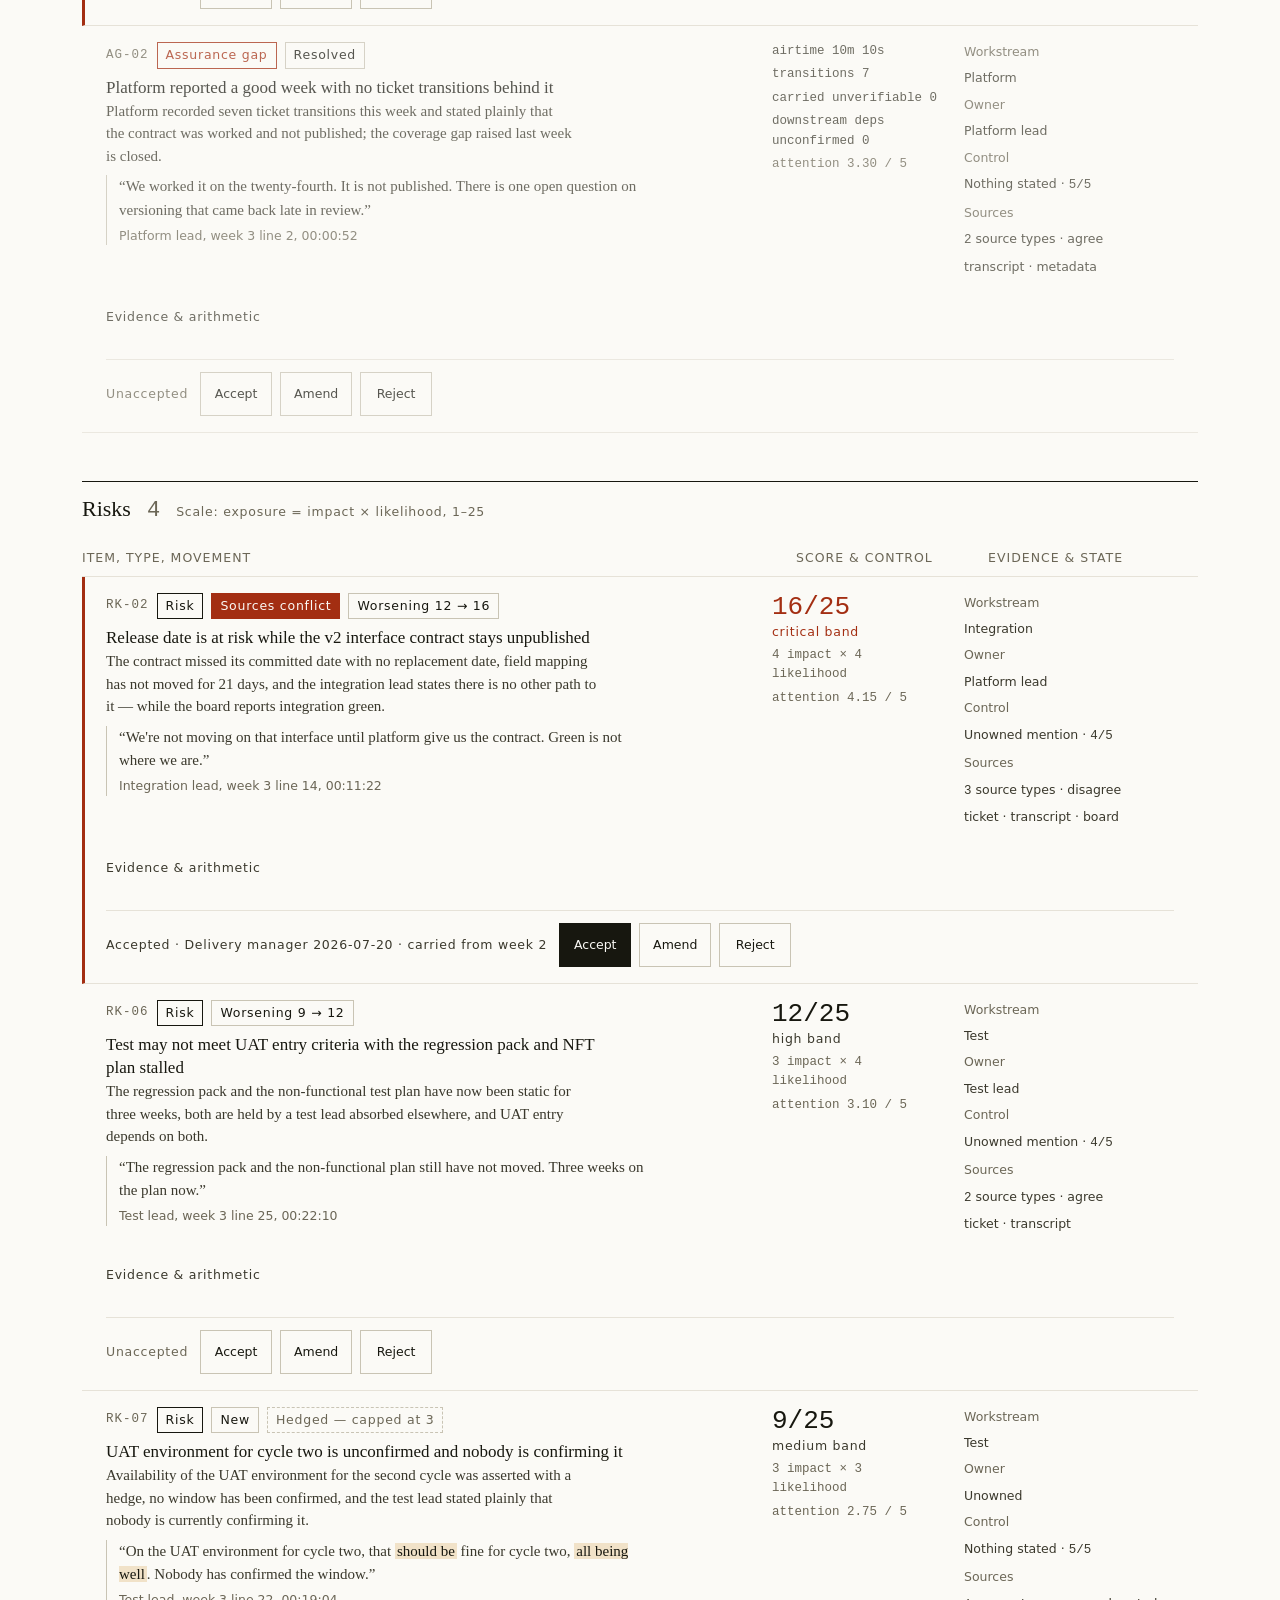
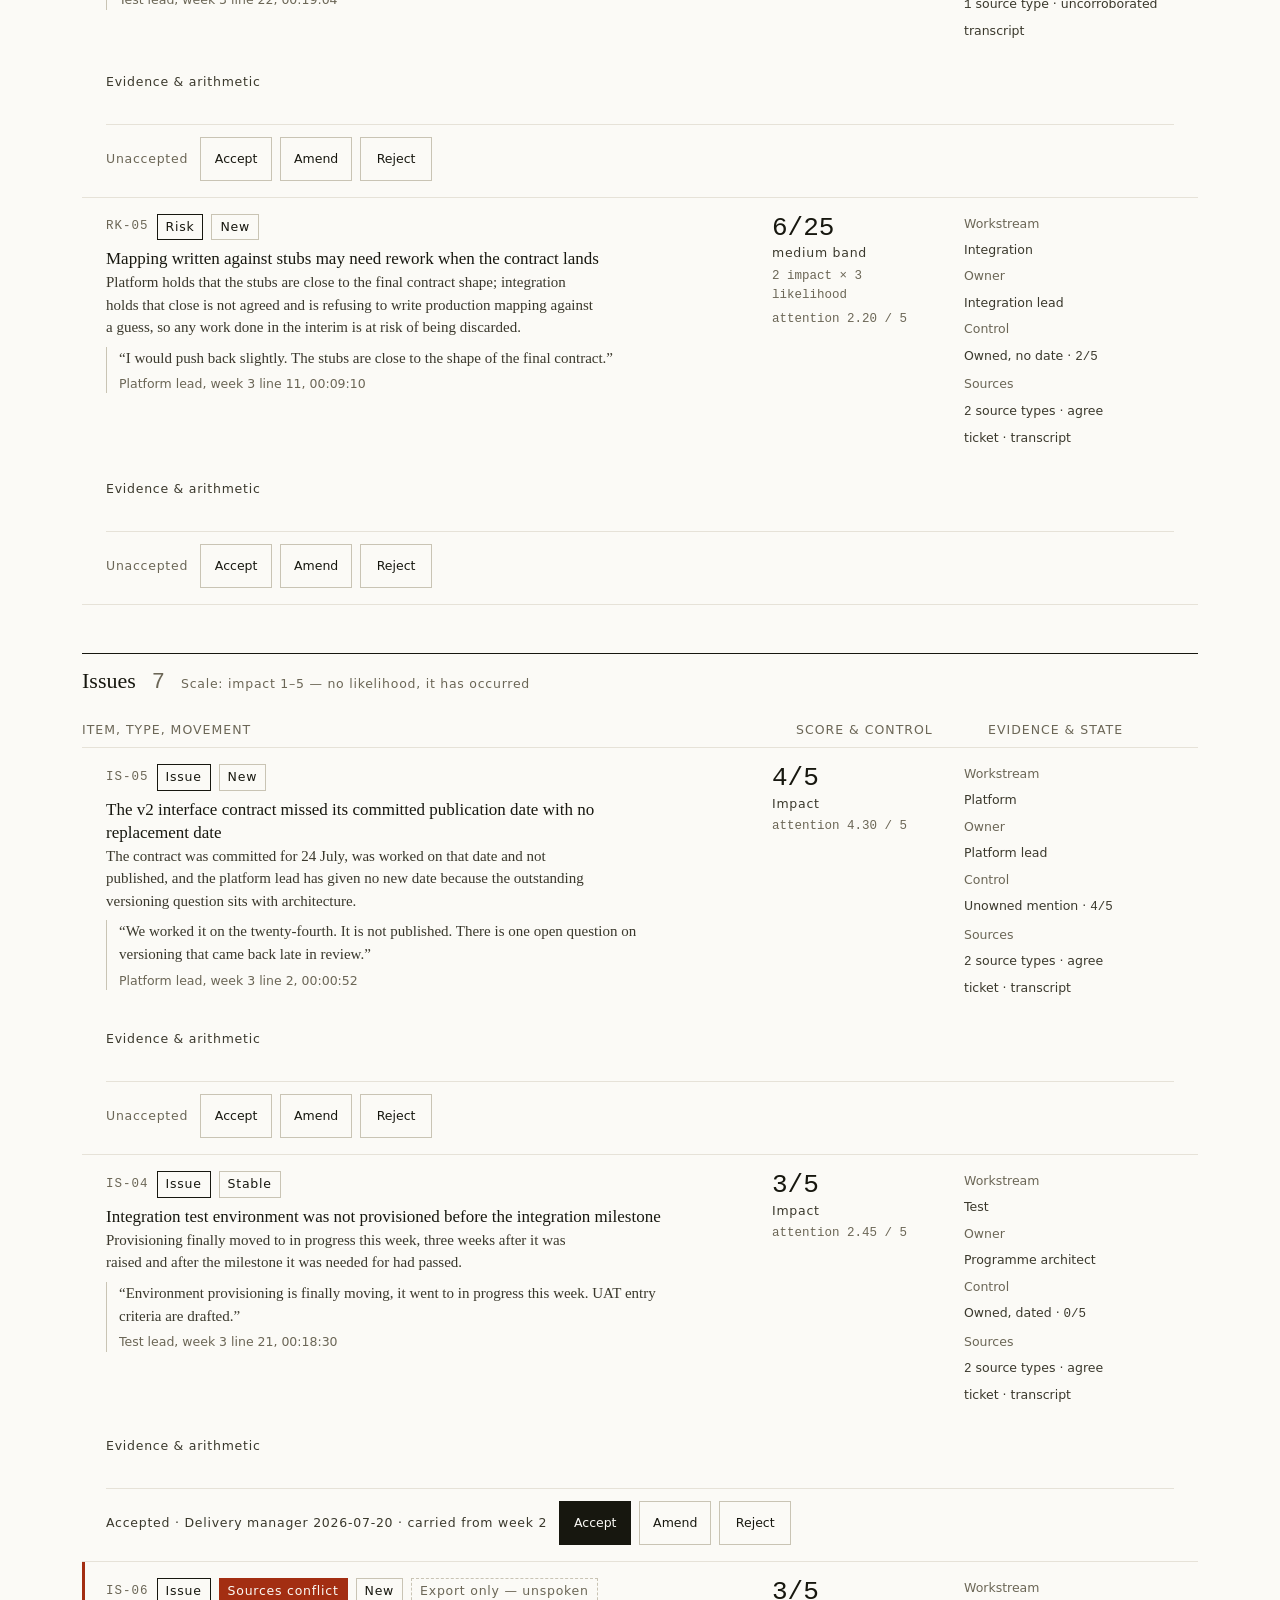
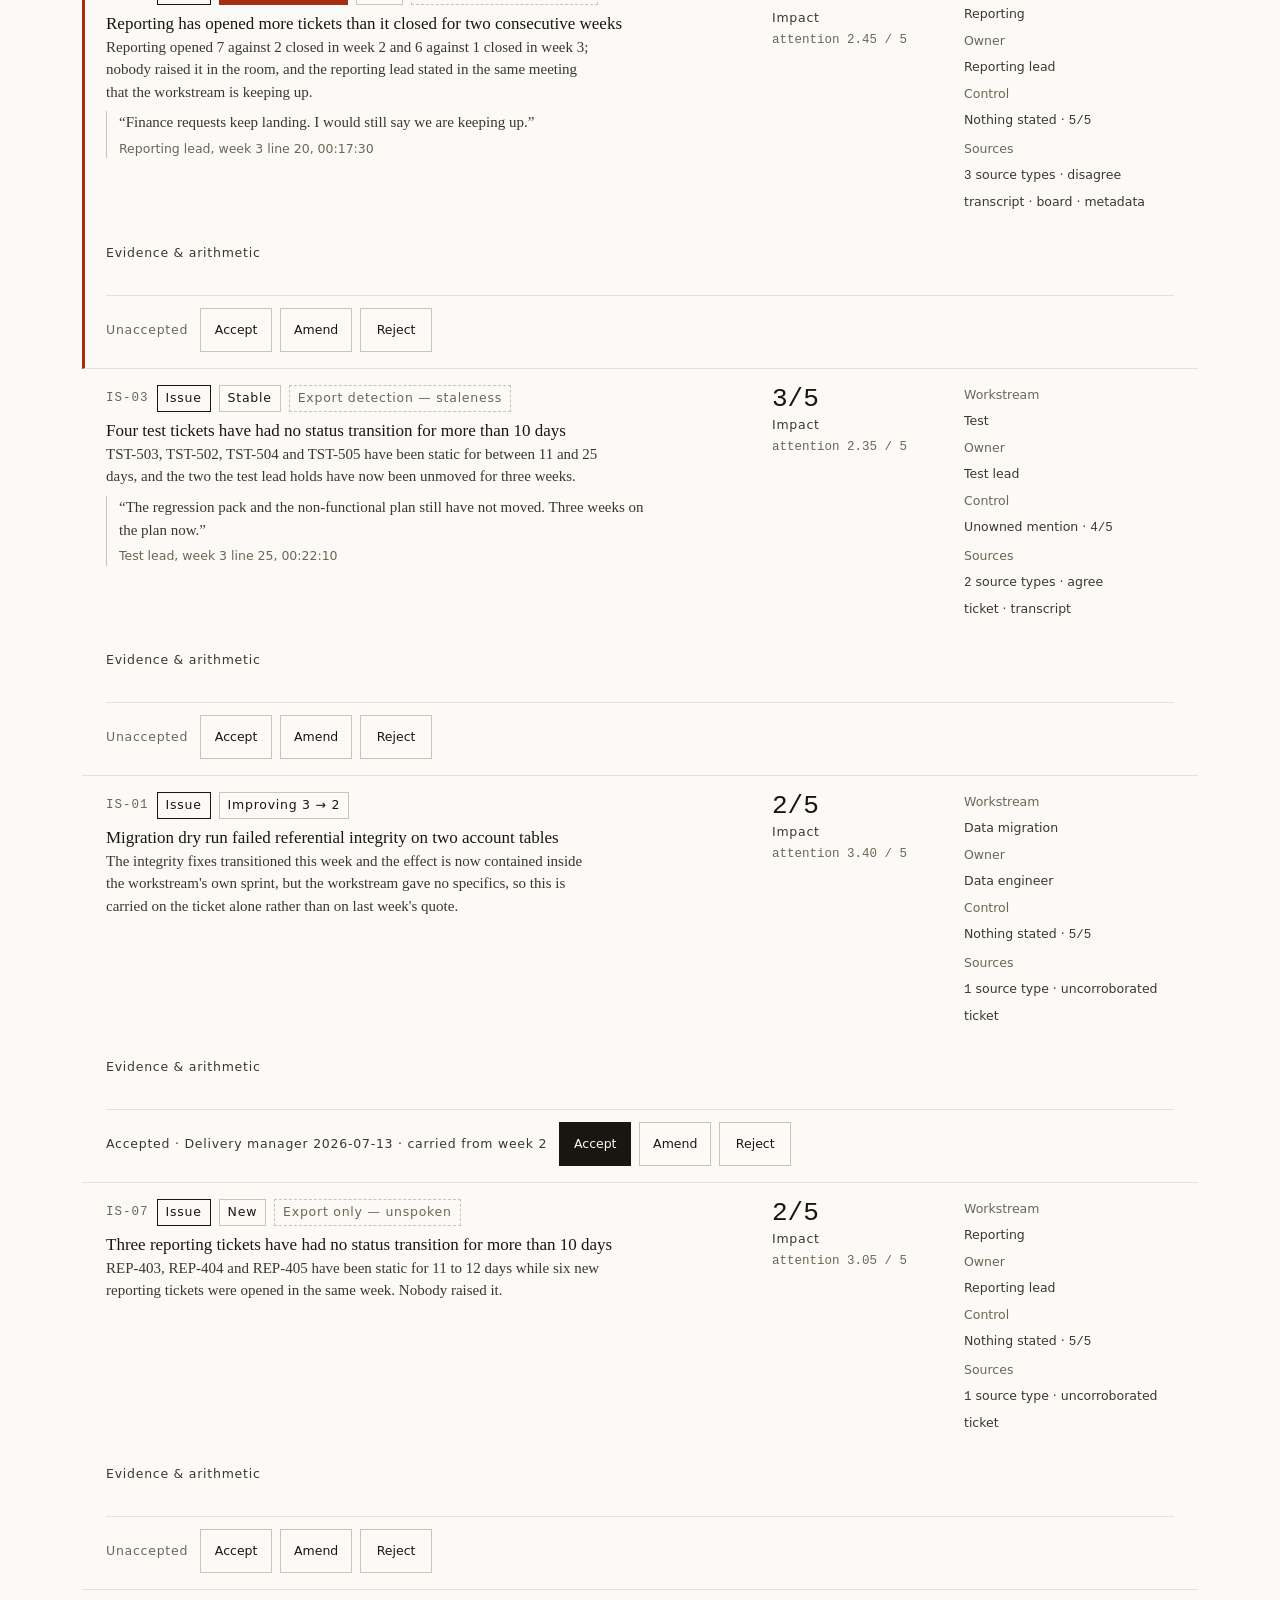
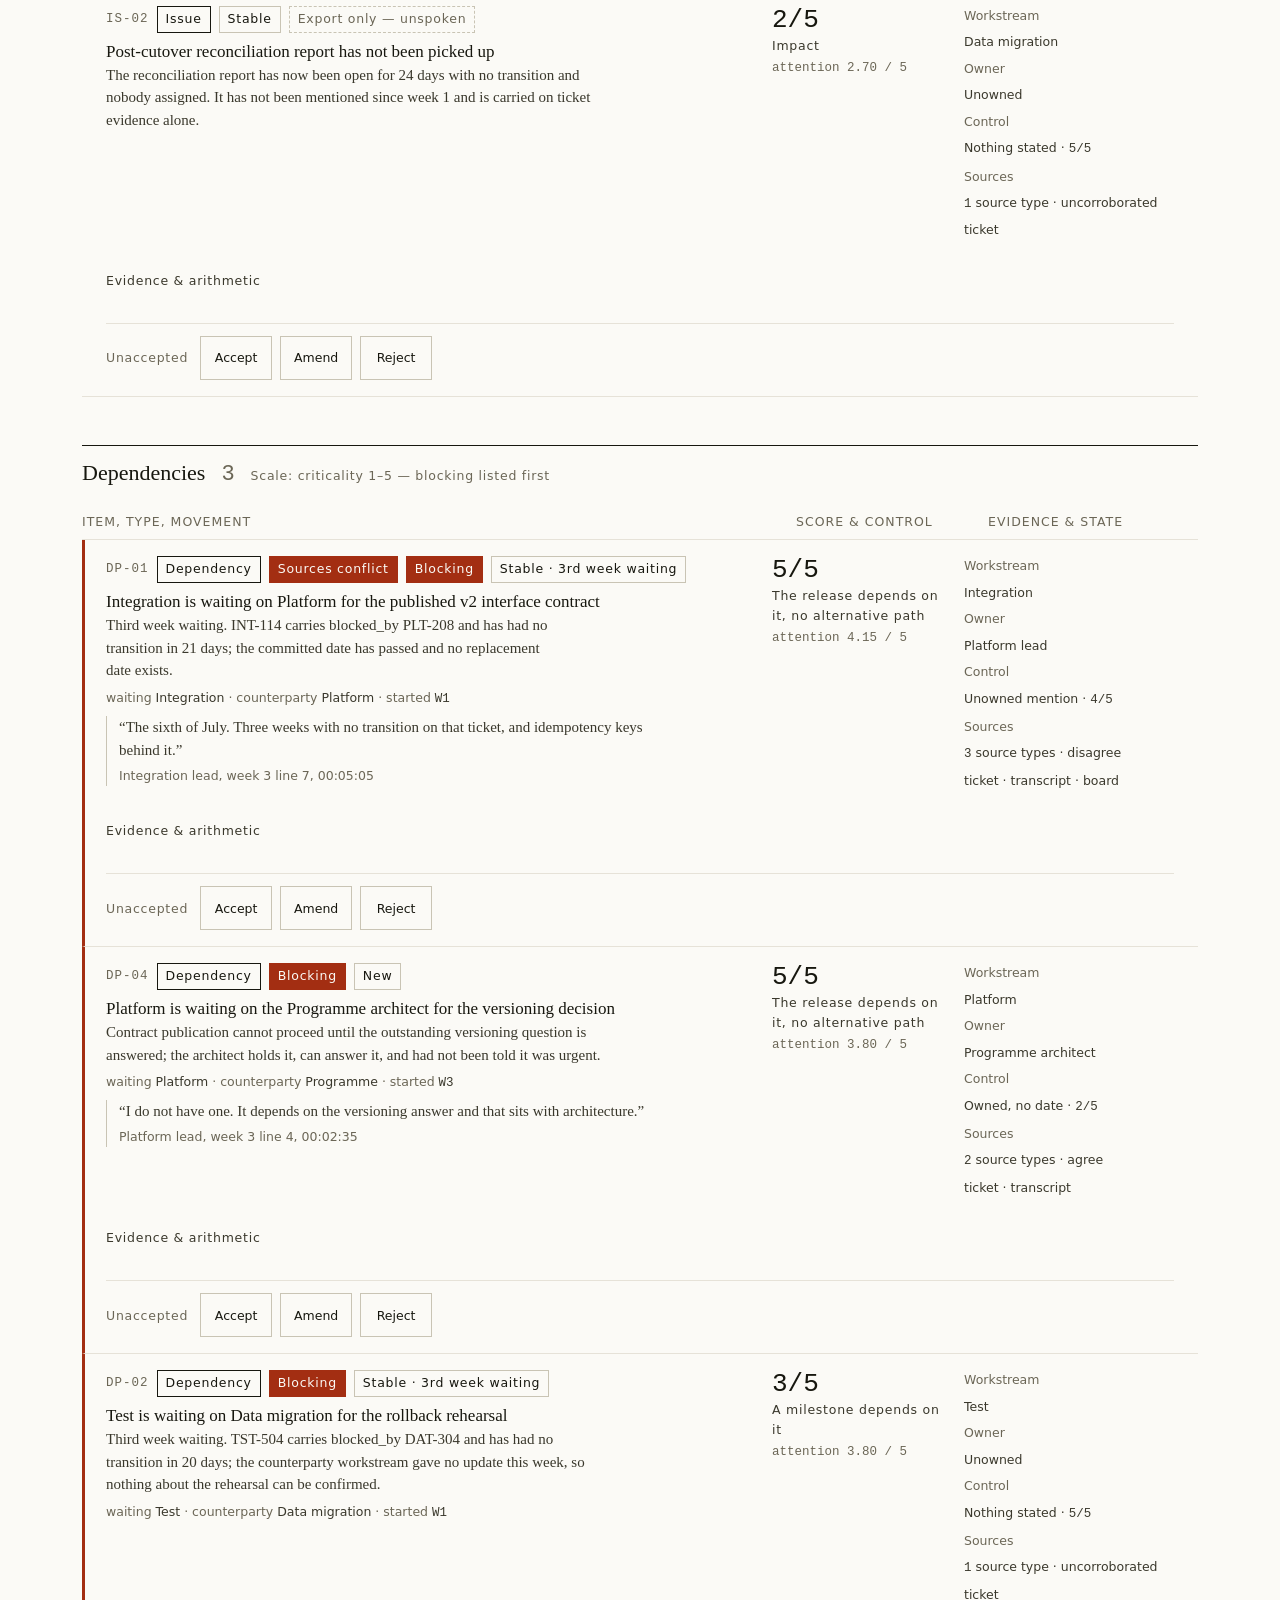
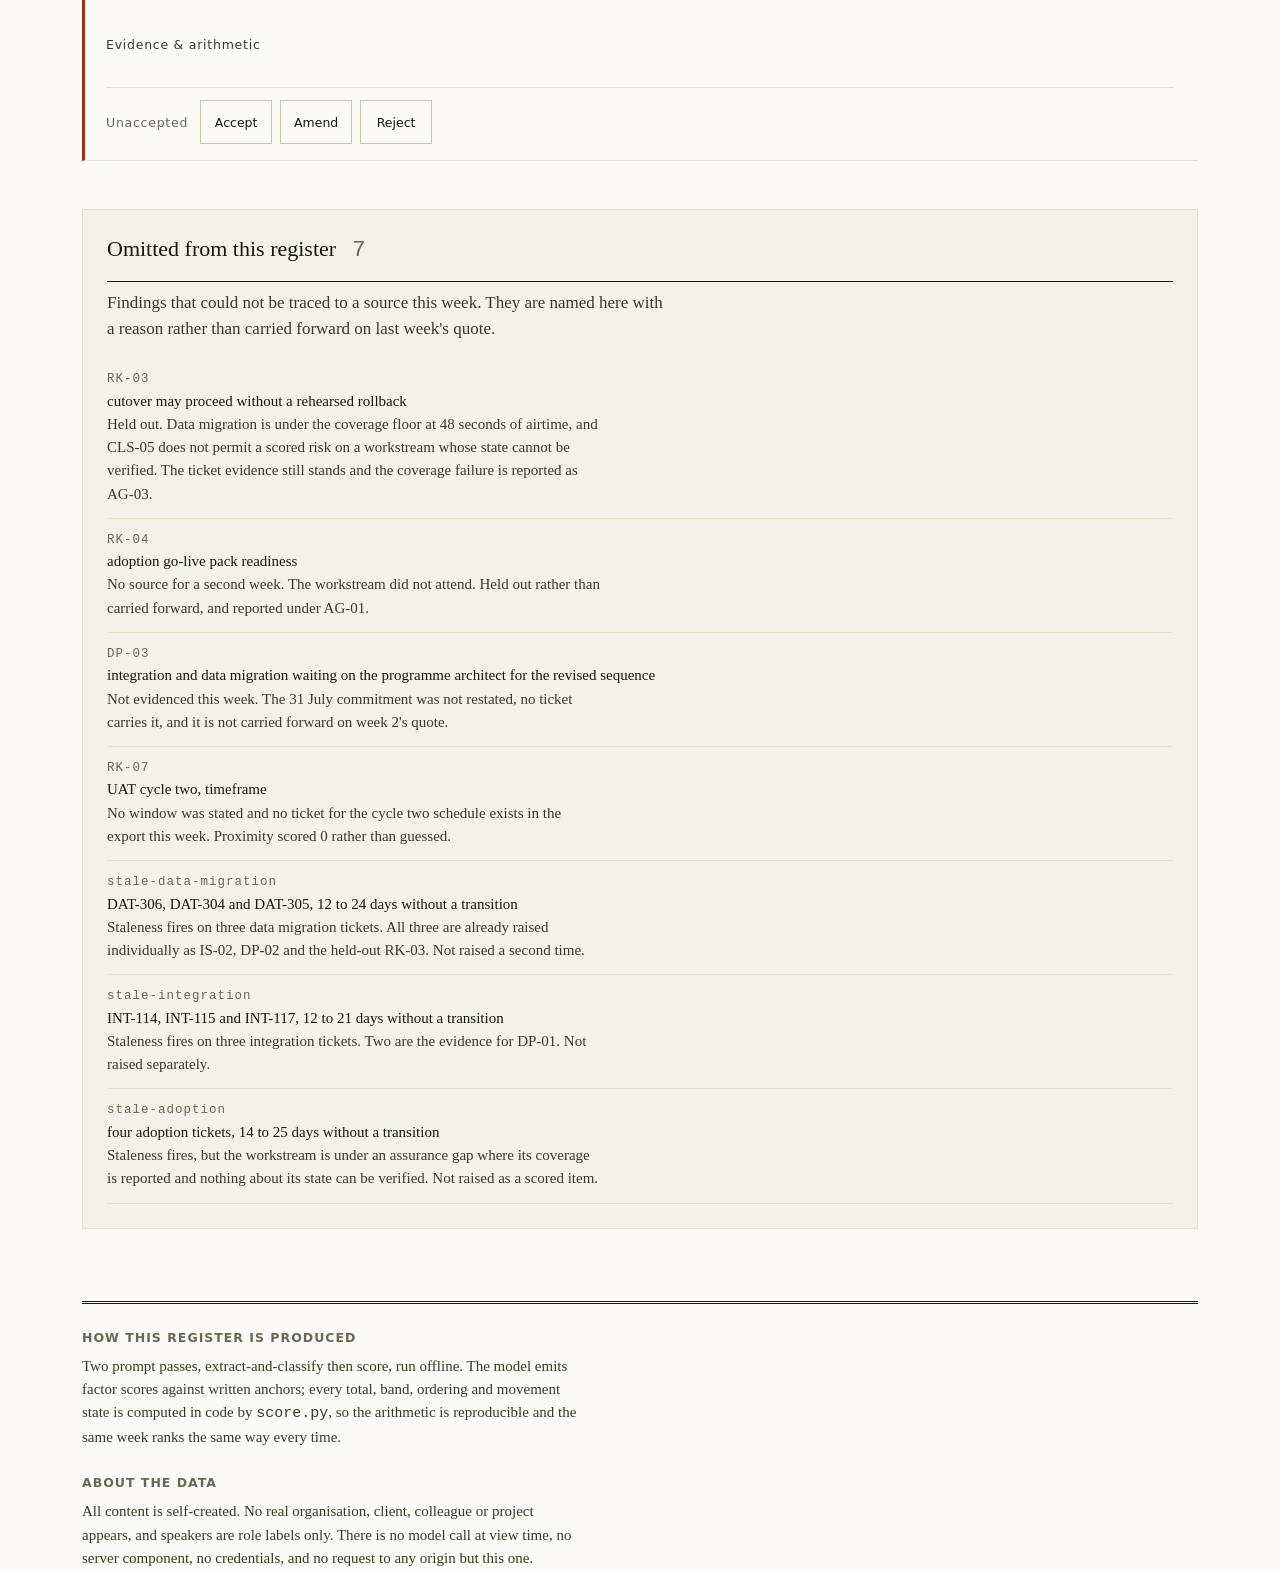
==== commit 785b763b: "Spend the alarm budget on six marks, fit rows to their content, paint the default week Three defects" ====
--- a/index.html
+++ b/index.html
@@ -9,7 +9,8 @@
 <link rel="stylesheet" href="styles.css">
 <link rel="icon" href="data:image/svg+xml,<svg xmlns='http://www.w3.org/2000/svg' viewBox='0 0 16 16'><rect width='16' height='16' fill='%23FBFAF6'/><rect x='2' y='2' width='2' height='12' fill='%23A32E12'/><rect x='6' y='4' width='8' height='1.5' fill='%2317170F'/><rect x='6' y='8' width='6' height='1.5' fill='%23C9C4B4'/><rect x='6' y='11' width='7' height='1.5' fill='%23C9C4B4'/></svg>">
 </head>
-<body>
+<!-- static: painted by build.py, do not edit by hand -->
+<body data-static-week="3">
 <div class="page">
 
   <header class="masthead">
@@ -19,17 +20,17 @@
     </div>
     <h1 class="masthead__title">The register, as a document of record</h1>
     <p class="masthead__sub">Drafted from the weekly meeting transcript, the ticket export and the reported RAG board. Every item is typed before it is scored, cites its sources, and states where those sources disagree. Nothing here is accepted until a human accepts it.</p>
-    <dl class="masthead__counts u-label" id="masthead-counts"></dl>
+    <dl class="masthead__counts u-label" id="masthead-counts"><dt class="u-sr">Week</dt><dd>Week <span class="u-num">3</span> of 4</dd><dt class="u-sr">Run</dt><dd>run <span class="u-num">2026-07-27</span> · two-pass</dd><dt class="u-sr">Items</dt><dd><span class="u-num">17</span> items · <span class="u-num">14</span> unaccepted</dd></dl>
   </header>
 
   <nav class="weekbar" aria-label="Week">
-    <div class="weekbar__set" id="weekbar" role="group" aria-label="Choose a week"></div>
-    <span class="weekbar__date u-num" id="weekbar-date"></span>
+    <div class="weekbar__set" id="weekbar" role="group" aria-label="Choose a week"><button type="button" class="weekbar__btn" data-week="1" aria-current="false">W1</button><button type="button" class="weekbar__btn" data-week="2" aria-current="false">W2</button><button type="button" class="weekbar__btn" data-week="3" aria-current="true">W3</button><button type="button" class="weekbar__btn" data-week="4" aria-current="false">W4</button></div>
+    <span class="weekbar__date u-num" id="weekbar-date">2026-07-27</span>
   </nav>
 
   <section aria-label="Coverage">
-    <dl class="coverage" id="coverage"></dl>
-    <div id="coverage-detail" hidden></div>
+    <dl class="coverage" id="coverage"><div class="coverage__stat"><dt>airtime</dt><dd>41m 00s / 45m</dd></div><div class="coverage__stat"><dt>transitions</dt><dd>23</dd></div><div class="coverage__stat"><dt>workstreams reporting</dt><dd>4 of 6</dd></div><div class="coverage__stat coverage__stat--alarm"><dt>unverified</dt><dd>7</dd></div><button type="button" class="coverage__more" aria-expanded="false" aria-controls="coverage-detail">Coverage &amp; gaps</button></dl>
+    <div id="coverage-detail" hidden><div class="dialog"><h3 class="u-caps">Coverage by workstream</h3><table><thead><tr><th>Workstream</th><th>Airtime</th><th>Transitions</th><th>Opened</th><th>Closed</th><th>Board</th></tr></thead><tbody><tr><td data-label="Workstream">Platform</td><td class="u-num" data-label="Airtime">10m 10s</td><td class="u-num" data-label="Transitions">7</td><td class="u-num" data-label="Opened">1</td><td class="u-num" data-label="Closed">1</td><td data-label="Board">green</td></tr><tr><td data-label="Workstream">Integration</td><td class="u-num" data-label="Airtime">11m 40s</td><td class="u-num" data-label="Transitions">3</td><td class="u-num" data-label="Opened">1</td><td class="u-num" data-label="Closed">0</td><td data-label="Board">green</td></tr><tr><td data-label="Workstream">Data migration</td><td class="u-num" data-label="Airtime">0m 48s</td><td class="u-num" data-label="Transitions">2</td><td class="u-num" data-label="Opened">1</td><td class="u-num" data-label="Closed">0</td><td data-label="Board">green</td></tr><tr><td data-label="Workstream">Reporting</td><td class="u-num" data-label="Airtime">9m 40s</td><td class="u-num" data-label="Transitions">7</td><td class="u-num" data-label="Opened">6</td><td class="u-num" data-label="Closed">1</td><td data-label="Board">green</td></tr><tr><td data-label="Workstream">Test</td><td class="u-num" data-label="Airtime">8m 42s</td><td class="u-num" data-label="Transitions">3</td><td class="u-num" data-label="Opened">2</td><td class="u-num" data-label="Closed">0</td><td data-label="Board">amber</td></tr><tr><td data-label="Workstream">Adoption</td><td class="u-num" data-label="Airtime">0m 00s</td><td class="u-num" data-label="Transitions">1</td><td class="u-num" data-label="Opened">1</td><td class="u-num" data-label="Closed">0</td><td data-label="Board">green</td></tr></tbody></table><p class="sum__note">A workstream under 2 minutes of airtime, or with no ticket transitions in the week, is reported as an assurance gap rather than scored.</p><h3 class="u-caps">Unverified this week — 7</h3><div class="omissions__list"><div class="omissions__item"><div class="omissions__ref">RK-03</div><div class="omissions__subject">cutover may proceed without a rehearsed rollback</div><p class="omissions__reason">Held out. Data migration is under the coverage floor at 48 seconds of airtime, and CLS-05 does not permit a scored risk on a workstream whose state cannot be verified. The ticket evidence still stands and the coverage failure is reported as AG-03.</p></div><div class="omissions__item"><div class="omissions__ref">RK-04</div><div class="omissions__subject">adoption go-live pack readiness</div><p class="omissions__reason">No source for a second week. The workstream did not attend. Held out rather than carried forward, and reported under AG-01.</p></div><div class="omissions__item"><div class="omissions__ref">DP-03</div><div class="omissions__subject">integration and data migration waiting on the programme architect for the revised sequence</div><p class="omissions__reason">Not evidenced this week. The 31 July commitment was not restated, no ticket carries it, and it is not carried forward on week 2's quote.</p></div><div class="omissions__item"><div class="omissions__ref">RK-07</div><div class="omissions__subject">UAT cycle two, timeframe</div><p class="omissions__reason">No window was stated and no ticket for the cycle two schedule exists in the export this week. Proximity scored 0 rather than guessed.</p></div><div class="omissions__item"><div class="omissions__ref">stale-data-migration</div><div class="omissions__subject">DAT-306, DAT-304 and DAT-305, 12 to 24 days without a transition</div><p class="omissions__reason">Staleness fires on three data migration tickets. All three are already raised individually as IS-02, DP-02 and the held-out RK-03. Not raised a second time.</p></div><div class="omissions__item"><div class="omissions__ref">stale-integration</div><div class="omissions__subject">INT-114, INT-115 and INT-117, 12 to 21 days without a transition</div><p class="omissions__reason">Staleness fires on three integration tickets. Two are the evidence for DP-01. Not raised separately.</p></div><div class="omissions__item"><div class="omissions__ref">stale-adoption</div><div class="omissions__subject">four adoption tickets, 14 to 25 days without a transition</div><p class="omissions__reason">Staleness fires, but the workstream is under an assurance gap where its coverage is reported and nothing about its state can be verified. Not raised as a scored item.</p></div></div></div></div>
   </section>
 
   <p class="banner" id="session-banner">
@@ -45,17 +46,26 @@
     complete record: the report adds layout, not content.</p>
   </noscript>
 
-  <main id="register" aria-live="polite"></main>
+  <main id="register" aria-live="polite"><section class="group" aria-labelledby="group-assurance-gap"><div class="group__head"><h2 class="group__name" id="group-assurance-gap">Assurance gaps</h2><span class="group__count">3</span><span class="group__scale">Scale: coverage counts — not scored</span></div><p class="group__note">Listed first because a workstream that has not reported has not reported green.</p><div class="colheads"><span>Item, type, movement</span><span>Score &amp; control</span><span>Evidence &amp; state</span></div><article class="row row--assurance-gap is-alarm" id="item-AG-01" data-acc="{&quot;state&quot;:&quot;unaccepted&quot;}" data-statement="Adoption has now missed two consecutive reviews with no written update, nobody in the room has spoken to them, and the workstream's state cannot be verified from any source while the board continues to report it green."><div class="row__main"><header class="row__head"><span class="row__id">AG-01</span><span class="chip chip--type is-gap">Assurance gap</span><span class="chip chip--alarm">Sources conflict</span><span class="chip chip--move">Worsening · 2nd week absent</span></header><div class="row__title"><h4>Adoption absent from the review for a second consecutive week</h4><p class="row__statement">Adoption has now missed two consecutive reviews with no written update, nobody in the room has spoken to them, and the workstream's state cannot be verified from any source while the board continues to report it green.</p></div><blockquote class="row__quote"><p>“Nothing. Their tickets are ticking over but I could not tell you what state the workstream is in.”</p><cite>Programme architect, week 3 line 27, 00:25:20</cite></blockquote></div><dl class="row__score"><dt class="u-sr">Coverage</dt><dd><div class="score__counts"><div>airtime <b>0m 00s</b></div><div>transitions <b>1</b></div><div>carried unverifiable <b>2</b></div><div>downstream deps unconfirmed <b>1</b></div></div><div class="score__attention">attention 3.90 / 5</div></dd></dl><dl class="row__meta"><dt>Workstream</dt><dd>Adoption</dd><dt>Owner</dt><dd>Delivery manager</dd><dt>Control</dt><dd>Nothing stated · <span class="u-num">5/5</span></dd><dt>Sources</dt><dd class="is-disagree"><span class="u-num">3</span> source types · disagree</dd><dd>transcript · board · metadata</dd></dl><details class="row__evidence"><summary>Evidence &amp; arithmetic</summary><section class="panel"><h5 class="u-caps panel__head">Evidence — one block per source, in precedence order</h5><div class="src"><div class="src__type">Transcript — week 3, line 27</div><div class="lines"><div class="lines__line"><span class="lines__stamp">00:22:10 · l.25</span><span class="lines__text"><span class="lines__who">Test lead</span><span>The regression pack and the non-functional plan still have not moved. Three weeks on the plan now.</span></span></div><div class="lines__line"><span class="lines__stamp">00:24:00 · l.26</span><span class="lines__text"><span class="lines__who">Delivery manager</span><span>Adoption, second week running. Anyone heard anything?</span></span></div><div class="lines__line is-cited"><span class="lines__stamp">00:25:20 · l.27</span><span class="lines__text"><span class="lines__who">Programme architect</span><span>Nothing. Their tickets are ticking over but I could not tell you what state the workstream is in.</span></span></div><div class="lines__line"><span class="lines__stamp">00:26:40 · l.28</span><span class="lines__text"><span class="lines__who">Delivery manager</span><span>Then that goes up as unknown, not as green. Board this afternoon, and I am changing integration.</span></span></div></div></div><div class="src"><div class="src__type">Board — reported status</div><div class="fields"><div class="fields__row"><span class="fields__k">workstream</span><span class="fields__v">Adoption</span></div><div class="fields__row"><span class="fields__k">reported</span><span class="fields__v">green</span></div><div class="fields__row"><span class="fields__k">as at</span><span class="fields__v">2026-07-27</span></div></div><p class="src__obs">Reported green for a second week in which nobody could verify the workstream.</p></div><div class="src"><div class="src__type">Metadata — run-level observation</div><div class="fields"><div class="fields__row"><span class="fields__k">measure</span><span class="fields__v">airtime seconds, adoption, week 3</span></div><div class="fields__row"><span class="fields__k">value</span><span class="fields__v">0</span></div></div><p class="src__obs">Second consecutive week at zero airtime. One ticket transition, ADO-606 to Open, which evidences activity but not state.</p></div><div class="conflict"><b>Sources conflict</b><p>The board reports adoption green for a second week. The meeting record states nobody can say what state the workstream is in. Two items about adoption are being held out for want of evidence. A workstream that has not reported has not reported green.</p><p><span class="u-caps">Precedence </span>the transcript record is taken as precedent. <span class="u-caps">Routed to </span>Delivery manager, as owner of the reported board.</p></div></section><section class="panel"><h5 class="u-caps panel__head">Arithmetic — every factor, its weight and the anchor it was scored against</h5><div class="sum"><details><summary><div class="sum__line"><span>proximity</span><span>5</span><span>× 0.35</span><span>= 1.75</span></div></summary><p class="sum__anchor">Within 2 weeks. The unknown is current and compounding.</p></details><details><summary><div class="sum__line"><span>blast radius</span><span>3</span><span>× 0.25</span><span>= 0.75</span></div></summary><p class="sum__anchor">One other workstream is affected. Go-live readiness is unconfirmed and the release sequence depends on it.</p></details><details><summary><div class="sum__line"><span>control status</span><span>5</span><span>× 0.25</span><span>= 1.25</span></div></summary><p class="sum__anchor">Nothing stated and no owner.</p></details><details><summary><div class="sum__line"><span>evidence confidence</span><span>1</span><span>× 0.15</span><span>= 0.15</span></div></summary><p class="sum__anchor">Two or more source types cover this and they disagree.</p></details><div class="sum__line sum__rule sum__total"><span>attention</span><span></span><span></span><span>3.90 / 5</span></div><div class="sum__note">Both totals are computed in code from the model's factor scores, never by the model. Attention orders items inside a band; it never modifies exposure.</div><div class="sum__note">Control status anchor: Nothing stated and no owner. The delivery manager stated it would go up as unknown, which changes the report and not the coverage.</div></div></section></details><fieldset class="row__adjudicate"><legend class="u-sr">Adjudicate AG-01</legend><span class="adj__state is-unaccepted">Unaccepted</span><div class="adj__buttons"><button type="button" class="adj__btn" data-act="accepted" aria-pressed="false">Accept</button><button type="button" class="adj__btn" data-act="amended" aria-pressed="false">Amend</button><button type="button" class="adj__btn" data-act="rejected" aria-pressed="false">Reject</button></div><div class="adj__form" hidden=""></div></fieldset></article><article class="row row--assurance-gap is-alarm" id="item-AG-03" data-acc="{&quot;state&quot;:&quot;unaccepted&quot;}" data-statement="Data migration answered &quot;all fine our end&quot;, declined to say what fine meant when asked directly, and left the call; the board moved the workstream from amber to green in the same week, while the rollback rehearsal that was holding the amber still has no owner."><div class="row__main"><header class="row__head"><span class="row__id">AG-03</span><span class="chip chip--type is-gap">Assurance gap</span><span class="chip chip--alarm">Sources conflict</span><span class="chip chip--move">New</span></header><div class="row__title"><h4>Data migration attended for 48 seconds and gave no specifics</h4><p class="row__statement">Data migration answered "all fine our end", declined to say what fine meant when asked directly, and left the call; the board moved the workstream from amber to green in the same week, while the rollback rehearsal that was holding the amber still has no owner.</p></div><blockquote class="row__quote"><p>“Nothing has caught fire. I have to drop, sorry.”</p><cite>Data migration lead, week 3 line 18, 00:14:40</cite></blockquote></div><dl class="row__score"><dt class="u-sr">Coverage</dt><dd><div class="score__counts"><div>airtime <b>0m 48s</b></div><div>transitions <b>2</b></div><div>carried unverifiable <b>1</b></div><div>downstream deps unconfirmed <b>1</b></div></div><div class="score__attention">attention 3.90 / 5</div></dd></dl><dl class="row__meta"><dt>Workstream</dt><dd>Data migration</dd><dt>Owner</dt><dd>Data migration lead</dd><dt>Control</dt><dd>Nothing stated · <span class="u-num">5/5</span></dd><dt>Sources</dt><dd class="is-disagree"><span class="u-num">4</span> source types · disagree</dd><dd>ticket · transcript · board · metadata</dd></dl><details class="row__evidence"><summary>Evidence &amp; arithmetic</summary><section class="panel"><h5 class="u-caps panel__head">Evidence — one block per source, in precedence order</h5><div class="src"><div class="src__type">Ticket — DAT-304</div><p class="src__obs">Rollback rehearsal, Open, 14 days without a transition and still unowned. This is the item the board amber was being held against in week 2.</p><div class="fields"><div class="fields__row"><span class="fields__k">cited field</span><span class="fields__v">status_changed_date = 2026-07-13</span></div><div class="fields__row"><span class="fields__k">title</span><span class="fields__v">Rollback rehearsal for the cutover window</span></div><div class="fields__row"><span class="fields__k">workstream</span><span class="fields__v">Data migration</span></div><div class="fields__row"><span class="fields__k">status</span><span class="fields__v">Open</span></div><div class="fields__row"><span class="fields__k">assignee role</span><span class="fields__v">Data migration lead</span></div><div class="fields__row"><span class="fields__k">created</span><span class="fields__v">2026-06-21</span></div><div class="fields__row"><span class="fields__k">status changed</span><span class="fields__v">2026-07-13</span></div><div class="fields__row"><span class="fields__k">days since transition</span><span class="fields__v">14</span></div><div class="fields__row"><span class="fields__k">due</span><span class="fields__v">2026-08-21</span></div><div class="fields__row"><span class="fields__k">blocked by</span><span class="fields__v">nothing</span></div></div></div><div class="src"><div class="src__type">Transcript — week 3, line 18</div><div class="lines"><div class="lines__line"><span class="lines__stamp">00:14:00 · l.16</span><span class="lines__text"><span class="lines__who">Data migration lead</span><span>All fine our end.</span></span></div><div class="lines__line"><span class="lines__stamp">00:14:22 · l.17</span><span class="lines__text"><span class="lines__who">Delivery manager</span><span>Fine meaning the integrity fixes are done, or fine meaning nothing has caught fire?</span></span></div><div class="lines__line is-cited"><span class="lines__stamp">00:14:40 · l.18</span><span class="lines__text"><span class="lines__who">Data migration lead</span><span>Nothing has caught fire. I have to drop, sorry.</span></span></div><div class="lines__line"><span class="lines__stamp">00:16:20 · l.19</span><span class="lines__text"><span class="lines__who">Reporting lead</span><span>Reporting closed the rounding defect. Everything else is in flight.</span></span></div><div class="lines__line"><span class="lines__stamp">00:17:30 · l.20</span><span class="lines__text"><span class="lines__who">Reporting lead</span><span>Finance requests keep landing. I would still say we are keeping up.</span></span></div></div></div><div class="src"><div class="src__type">Board — reported status</div><div class="fields"><div class="fields__row"><span class="fields__k">workstream</span><span class="fields__v">Data migration</span></div><div class="fields__row"><span class="fields__k">reported</span><span class="fields__v">green</span></div><div class="fields__row"><span class="fields__k">as at</span><span class="fields__v">2026-07-27</span></div></div><p class="src__obs">Moved from amber to green this week.</p></div><div class="src"><div class="src__type">Metadata — run-level observation</div><div class="fields"><div class="fields__row"><span class="fields__k">measure</span><span class="fields__v">airtime seconds, data-migration, week 3</span></div><div class="fields__row"><span class="fields__k">value</span><span class="fields__v">48</span></div></div><p class="src__obs">48 seconds against a 2-minute floor. Two ticket transitions in the week, which evidence activity but not state.</p></div><div class="conflict"><b>Sources conflict</b><p>The board moved data migration from amber to green. The workstream gave 48 seconds and no specifics. DAT-304, the ticket the week 2 amber was explicitly being held against, has not moved and still has no owner. The export is the harder record and nothing in it supports the change to green.</p><p><span class="u-caps">Precedence </span>the ticket record is taken as precedent. <span class="u-caps">Routed to </span>Delivery manager, as owner of the reported board.</p></div></section><section class="panel"><h5 class="u-caps panel__head">Arithmetic — every factor, its weight and the anchor it was scored against</h5><div class="sum"><details><summary><div class="sum__line"><span>proximity</span><span>5</span><span>× 0.35</span><span>= 1.75</span></div></summary><p class="sum__anchor">Within 2 weeks. The unverified state is current.</p></details><details><summary><div class="sum__line"><span>blast radius</span><span>3</span><span>× 0.25</span><span>= 0.75</span></div></summary><p class="sum__anchor">One other workstream is affected. TST-504 in test is blocked behind DAT-304.</p></details><details><summary><div class="sum__line"><span>control status</span><span>5</span><span>× 0.25</span><span>= 1.25</span></div></summary><p class="sum__anchor">Nothing stated and no owner.</p></details><details><summary><div class="sum__line"><span>evidence confidence</span><span>1</span><span>× 0.15</span><span>= 0.15</span></div></summary><p class="sum__anchor">Two or more source types cover this and they disagree.</p></details><div class="sum__line sum__rule sum__total"><span>attention</span><span></span><span></span><span>3.90 / 5</span></div><div class="sum__note">Both totals are computed in code from the model's factor scores, never by the model. Attention orders items inside a band; it never modifies exposure.</div><div class="sum__note">Control status anchor: Nothing stated and no owner.</div></div></section></details><fieldset class="row__adjudicate"><legend class="u-sr">Adjudicate AG-03</legend><span class="adj__state is-unaccepted">Unaccepted</span><div class="adj__buttons"><button type="button" class="adj__btn" data-act="accepted" aria-pressed="false">Accept</button><button type="button" class="adj__btn" data-act="amended" aria-pressed="false">Amend</button><button type="button" class="adj__btn" data-act="rejected" aria-pressed="false">Reject</button></div><div class="adj__form" hidden=""></div></fieldset></article><article class="row row--assurance-gap is-resolved" id="item-AG-02" data-acc="{&quot;state&quot;:&quot;unaccepted&quot;}" data-statement="Platform recorded seven ticket transitions this week and stated plainly that the contract was worked and not published; the coverage gap raised last week is closed."><div class="row__main"><header class="row__head"><span class="row__id">AG-02</span><span class="chip chip--type is-gap">Assurance gap</span><span class="chip chip--move">Resolved</span></header><div class="row__title"><h4>Platform reported a good week with no ticket transitions behind it</h4><p class="row__statement">Platform recorded seven ticket transitions this week and stated plainly that the contract was worked and not published; the coverage gap raised last week is closed.</p></div><blockquote class="row__quote"><p>“We worked it on the twenty-fourth. It is not published. There is one open question on versioning that came back late in review.”</p><cite>Platform lead, week 3 line 2, 00:00:52</cite></blockquote></div><dl class="row__score"><dt class="u-sr">Coverage</dt><dd><div class="score__counts"><div>airtime <b>10m 10s</b></div><div>transitions <b>7</b></div><div>carried unverifiable <b>0</b></div><div>downstream deps unconfirmed <b>0</b></div></div><div class="score__attention">attention 3.30 / 5</div></dd></dl><dl class="row__meta"><dt>Workstream</dt><dd>Platform</dd><dt>Owner</dt><dd>Platform lead</dd><dt>Control</dt><dd>Nothing stated · <span class="u-num">5/5</span></dd><dt>Sources</dt><dd><span class="u-num">2</span> source types · agree</dd><dd>transcript · metadata</dd></dl><details class="row__evidence"><summary>Evidence &amp; arithmetic</summary><section class="panel"><h5 class="u-caps panel__head">Evidence — one block per source, in precedence order</h5><div class="src"><div class="src__type">Transcript — week 3, line 2</div><div class="lines"><div class="lines__line"><span class="lines__stamp">00:00:09 · l.1</span><span class="lines__text"><span class="lines__who">Delivery manager</span><span>Week three. The contract was due on the twenty-fourth. Platform, start there.</span></span></div><div class="lines__line is-cited"><span class="lines__stamp">00:00:52 · l.2</span><span class="lines__text"><span class="lines__who">Platform lead</span><span>We worked it on the twenty-fourth. It is not published. There is one open question on versioning that came back late in review.</span></span></div><div class="lines__line"><span class="lines__stamp">00:02:10 · l.3</span><span class="lines__text"><span class="lines__who">Delivery manager</span><span>So it has missed. What is the new date?</span></span></div><div class="lines__line"><span class="lines__stamp">00:02:35 · l.4</span><span class="lines__text"><span class="lines__who">Platform lead</span><span>I do not have one. It depends on the versioning answer and that sits with architecture.</span></span></div></div></div><div class="src"><div class="src__type">Metadata — run-level observation</div><div class="fields"><div class="fields__row"><span class="fields__k">measure</span><span class="fields__v">ticket transitions, platform, 2026-07-21 to 2026-07-27</span></div><div class="fields__row"><span class="fields__k">value</span><span class="fields__v">7</span></div></div><p class="src__obs">Seven transitions against zero last week. The workstream's activity is visible in the export again.</p></div></section><section class="panel"><h5 class="u-caps panel__head">Arithmetic — every factor, its weight and the anchor it was scored against</h5><div class="sum"><details><summary><div class="sum__line"><span>proximity</span><span>5</span><span>× 0.35</span><span>= 1.75</span></div></summary><p class="sum__anchor">Within 2 weeks.</p></details><details><summary><div class="sum__line"><span>blast radius</span><span>0</span><span>× 0.25</span><span>= 0.00</span></div></summary><p class="sum__anchor">Contained within one workstream.</p></details><details><summary><div class="sum__line"><span>control status</span><span>5</span><span>× 0.25</span><span>= 1.25</span></div></summary><p class="sum__anchor">Nothing stated and no owner.</p></details><details><summary><div class="sum__line"><span>evidence confidence</span><span>2</span><span>× 0.15</span><span>= 0.30</span></div></summary><p class="sum__anchor">Two or more source types cover this and they agree.</p></details><div class="sum__line sum__rule sum__total"><span>attention</span><span></span><span></span><span>3.30 / 5</span></div><div class="sum__note">Both totals are computed in code from the model's factor scores, never by the model. Attention orders items inside a band; it never modifies exposure.</div><div class="sum__note">Control status anchor: Nothing stated and no owner. The gap closed because the tickets moved, not because a control was put in place.</div></div></section></details><fieldset class="row__adjudicate"><legend class="u-sr">Adjudicate AG-02</legend><span class="adj__state is-unaccepted">Unaccepted</span><div class="adj__buttons"><button type="button" class="adj__btn" data-act="accepted" aria-pressed="false">Accept</button><button type="button" class="adj__btn" data-act="amended" aria-pressed="false">Amend</button><button type="button" class="adj__btn" data-act="rejected" aria-pressed="false">Reject</button></div><div class="adj__form" hidden=""></div></fieldset></article></section><section class="group" aria-labelledby="group-risk"><div class="group__head"><h2 class="group__name" id="group-risk">Risks</h2><span class="group__count">4</span><span class="group__scale">Scale: exposure = impact × likelihood, 1–25</span></div><div class="colheads"><span>Item, type, movement</span><span>Score &amp; control</span><span>Evidence &amp; state</span></div><article class="row row--risk is-alarm" id="item-RK-02" data-acc="{&quot;state&quot;:&quot;accepted&quot;,&quot;by&quot;:&quot;Delivery manager&quot;,&quot;at&quot;:&quot;2026-07-20&quot;,&quot;note&quot;:null,&quot;carried_from_week&quot;:2}" data-statement="The contract missed its committed date with no replacement date, field mapping has not moved for 21 days, and the integration lead states there is no other path to it — while the board reports integration green."><div class="row__main"><header class="row__head"><span class="row__id">RK-02</span><span class="chip chip--type">Risk</span><span class="chip chip--alarm">Sources conflict</span><span class="chip chip--move">Worsening 12 → 16</span></header><div class="row__title"><h4>Release date is at risk while the v2 interface contract stays unpublished</h4><p class="row__statement">The contract missed its committed date with no replacement date, field mapping has not moved for 21 days, and the integration lead states there is no other path to it — while the board reports integration green.</p></div><blockquote class="row__quote"><p>“We're not moving on that interface until platform give us the contract. Green is not where we are.”</p><cite>Integration lead, week 3 line 14, 00:11:22</cite></blockquote></div><dl class="row__score"><dt class="u-sr">Exposure</dt><dd><div class="score__value is-critical">16/25</div><div class="score__band is-critical">critical band</div><div class="score__terms">4 impact × 4 likelihood</div><div class="score__attention">attention 4.15 / 5</div></dd></dl><dl class="row__meta"><dt>Workstream</dt><dd>Integration</dd><dt>Owner</dt><dd>Platform lead</dd><dt>Control</dt><dd>Unowned mention · <span class="u-num">4/5</span></dd><dt>Sources</dt><dd class="is-disagree"><span class="u-num">3</span> source types · disagree</dd><dd>ticket · transcript · board</dd></dl><details class="row__evidence"><summary>Evidence &amp; arithmetic</summary><section class="panel"><h5 class="u-caps panel__head">Evidence — one block per source, in precedence order</h5><div class="src"><div class="src__type">Ticket — INT-114</div><p class="src__obs">Field mapping against the v2 interface contract, Blocked, 21 days without a transition, past its due date of 2026-07-31 in intent.</p><div class="fields"><div class="fields__row"><span class="fields__k">cited field</span><span class="fields__v">status_changed_date = 2026-07-06</span></div><div class="fields__row"><span class="fields__k">title</span><span class="fields__v">Field mapping against the v2 interface contract</span></div><div class="fields__row"><span class="fields__k">workstream</span><span class="fields__v">Integration</span></div><div class="fields__row"><span class="fields__k">status</span><span class="fields__v">Blocked</span></div><div class="fields__row"><span class="fields__k">assignee role</span><span class="fields__v">Integration lead</span></div><div class="fields__row"><span class="fields__k">created</span><span class="fields__v">2026-06-29</span></div><div class="fields__row"><span class="fields__k">status changed</span><span class="fields__v">2026-07-06</span></div><div class="fields__row"><span class="fields__k">days since transition</span><span class="fields__v">21</span></div><div class="fields__row"><span class="fields__k">due</span><span class="fields__v">2026-07-31</span></div><div class="fields__row"><span class="fields__k">blocked by</span><span class="fields__v">PLT-208</span></div></div></div><div class="src"><div class="src__type">Transcript — week 3, line 14</div><div class="lines"><div class="lines__line"><span class="lines__stamp">00:10:05 · l.12</span><span class="lines__text"><span class="lines__who">Integration lead</span><span>Close is not the same as agreed. We are not writing production mapping against a guess.</span></span></div><div class="lines__line"><span class="lines__stamp">00:10:48 · l.13</span><span class="lines__text"><span class="lines__who">Delivery manager</span><span>Say that plainly for me, because the board has integration as green this week.</span></span></div><div class="lines__line is-cited"><span class="lines__stamp">00:11:22 · l.14</span><span class="lines__text"><span class="lines__who">Integration lead</span><span>We're not moving on that interface until platform give us the contract. Green is not where we are.</span></span></div><div class="lines__line"><span class="lines__stamp">00:12:40 · l.15</span><span class="lines__text"><span class="lines__who">Delivery manager</span><span>Then the board is wrong and I own that. Data migration.</span></span></div><div class="lines__line"><span class="lines__stamp">00:14:00 · l.16</span><span class="lines__text"><span class="lines__who">Data migration lead</span><span>All fine our end.</span></span></div></div></div><div class="src"><div class="src__type">Board — reported status</div><div class="fields"><div class="fields__row"><span class="fields__k">workstream</span><span class="fields__v">Integration</span></div><div class="fields__row"><span class="fields__k">reported</span><span class="fields__v">green</span></div><div class="fields__row"><span class="fields__k">as at</span><span class="fields__v">2026-07-27</span></div></div><p class="src__obs">Reported green in the week the workstream lead stated on the record that green is not where they are.</p></div><div class="conflict"><b>Sources conflict</b><p>The board reports integration green. The integration lead states on the record that green is not where they are and that work is stopped. INT-114 has had no transition in 21 days. The export is the harder record; it agrees with the room and not with the board.</p><p><span class="u-caps">Precedence </span>the ticket record is taken as precedent. <span class="u-caps">Routed to </span>Delivery manager, as owner of the reported board.</p></div></section><section class="panel"><h5 class="u-caps panel__head">Arithmetic — every factor, its weight and the anchor it was scored against</h5><div class="sum"><div class="sum__line sum__total"><span>exposure</span><span>impact 4</span><span>× 4</span><span>= 16/25</span></div><div class="sum__note">Bands: 15–25 critical, 10–14 high, 5–9 medium, 1–4 low. 16 puts this item in the critical band.</div><div class="sum__rule"></div><details><summary><div class="sum__line"><span>proximity</span><span>5</span><span>× 0.35</span><span>= 1.75</span></div></summary><p class="sum__anchor">Within 2 weeks. The committed date has already passed and the exposure is live now.</p></details><details><summary><div class="sum__line"><span>blast radius</span><span>5</span><span>× 0.25</span><span>= 1.25</span></div></summary><p class="sum__anchor">Programme-wide, or affects a party outside the programme. The integration lead named the release date rather than a milestone.</p></details><details><summary><div class="sum__line"><span>control status</span><span>4</span><span>× 0.25</span><span>= 1.00</span></div></summary><p class="sum__anchor">Mitigation mentioned but unowned, or an action stated with no substance.</p></details><details><summary><div class="sum__line"><span>evidence confidence</span><span>1</span><span>× 0.15</span><span>= 0.15</span></div></summary><p class="sum__anchor">Two or more source types cover this and they disagree.</p></details><div class="sum__line sum__rule sum__total"><span>attention</span><span></span><span></span><span>4.15 / 5</span></div><div class="sum__note">Both totals are computed in code from the model's factor scores, never by the model. Attention orders items inside a band; it never modifies exposure.</div><div class="sum__note">Control status anchor: Mitigation mentioned but unowned, or an action stated with no substance. A third date was given and then withdrawn.</div></div></section></details><fieldset class="row__adjudicate"><legend class="u-sr">Adjudicate RK-02</legend><span class="adj__state is-accepted">Accepted · Delivery manager 2026-07-20 · carried from week 2</span><div class="adj__buttons"><button type="button" class="adj__btn" data-act="accepted" aria-pressed="true">Accept</button><button type="button" class="adj__btn" data-act="amended" aria-pressed="false">Amend</button><button type="button" class="adj__btn" data-act="rejected" aria-pressed="false">Reject</button></div><div class="adj__form" hidden=""></div></fieldset></article><article class="row row--risk" id="item-RK-06" data-acc="{&quot;state&quot;:&quot;unaccepted&quot;}" data-statement="The regression pack and the non-functional test plan have now been static for three weeks, both are held by a test lead absorbed elsewhere, and UAT entry depends on both."><div class="row__main"><header class="row__head"><span class="row__id">RK-06</span><span class="chip chip--type">Risk</span><span class="chip chip--move">Worsening 9 → 12</span></header><div class="row__title"><h4>Test may not meet UAT entry criteria with the regression pack and NFT plan stalled</h4><p class="row__statement">The regression pack and the non-functional test plan have now been static for three weeks, both are held by a test lead absorbed elsewhere, and UAT entry depends on both.</p></div><blockquote class="row__quote"><p>“The regression pack and the non-functional plan still have not moved. Three weeks on the plan now.”</p><cite>Test lead, week 3 line 25, 00:22:10</cite></blockquote></div><dl class="row__score"><dt class="u-sr">Exposure</dt><dd><div class="score__value">12/25</div><div class="score__band">high band</div><div class="score__terms">3 impact × 4 likelihood</div><div class="score__attention">attention 3.10 / 5</div></dd></dl><dl class="row__meta"><dt>Workstream</dt><dd>Test</dd><dt>Owner</dt><dd>Test lead</dd><dt>Control</dt><dd>Unowned mention · <span class="u-num">4/5</span></dd><dt>Sources</dt><dd><span class="u-num">2</span> source types · agree</dd><dd>ticket · transcript</dd></dl><details class="row__evidence"><summary>Evidence &amp; arithmetic</summary><section class="panel"><h5 class="u-caps panel__head">Evidence — one block per source, in precedence order</h5><div class="src"><div class="src__type">Ticket — TST-503</div><p class="src__obs">Non-functional test plan, Open, 25 days without a transition.</p><div class="fields"><div class="fields__row"><span class="fields__k">cited field</span><span class="fields__v">status_changed_date = 2026-07-02</span></div><div class="fields__row"><span class="fields__k">title</span><span class="fields__v">Non-functional test plan</span></div><div class="fields__row"><span class="fields__k">workstream</span><span class="fields__v">Test</span></div><div class="fields__row"><span class="fields__k">status</span><span class="fields__v">Open</span></div><div class="fields__row"><span class="fields__k">assignee role</span><span class="fields__v">Test lead</span></div><div class="fields__row"><span class="fields__k">created</span><span class="fields__v">2026-06-27</span></div><div class="fields__row"><span class="fields__k">status changed</span><span class="fields__v">2026-07-02</span></div><div class="fields__row"><span class="fields__k">days since transition</span><span class="fields__v">25</span></div><div class="fields__row"><span class="fields__k">due</span><span class="fields__v">2026-08-14</span></div><div class="fields__row"><span class="fields__k">blocked by</span><span class="fields__v">nothing</span></div></div></div><div class="src"><div class="src__type">Ticket — TST-502</div><p class="src__obs">Automated regression pack, In progress, 22 days without a transition.</p><div class="fields"><div class="fields__row"><span class="fields__k">cited field</span><span class="fields__v">status_changed_date = 2026-07-05</span></div><div class="fields__row"><span class="fields__k">title</span><span class="fields__v">Automated regression pack for the core journey</span></div><div class="fields__row"><span class="fields__k">workstream</span><span class="fields__v">Test</span></div><div class="fields__row"><span class="fields__k">status</span><span class="fields__v">In progress</span></div><div class="fields__row"><span class="fields__k">assignee role</span><span class="fields__v">Test engineer</span></div><div class="fields__row"><span class="fields__k">created</span><span class="fields__v">2026-06-20</span></div><div class="fields__row"><span class="fields__k">status changed</span><span class="fields__v">2026-07-05</span></div><div class="fields__row"><span class="fields__k">days since transition</span><span class="fields__v">22</span></div><div class="fields__row"><span class="fields__k">due</span><span class="fields__v">2026-08-07</span></div><div class="fields__row"><span class="fields__k">blocked by</span><span class="fields__v">nothing</span></div></div></div><div class="src"><div class="src__type">Transcript — week 3, line 25</div><div class="lines"><div class="lines__line"><span class="lines__stamp">00:20:30 · l.23</span><span class="lines__text"><span class="lines__who">Delivery manager</span><span>Who is confirming it, and by when?</span></span></div><div class="lines__line"><span class="lines__stamp">00:20:55 · l.24</span><span class="lines__text"><span class="lines__who">Test lead</span><span>Nobody, currently. That is the honest answer.</span></span></div><div class="lines__line is-cited"><span class="lines__stamp">00:22:10 · l.25</span><span class="lines__text"><span class="lines__who">Test lead</span><span>The regression pack and the non-functional plan still have not moved. Three weeks on the plan now.</span></span></div><div class="lines__line"><span class="lines__stamp">00:24:00 · l.26</span><span class="lines__text"><span class="lines__who">Delivery manager</span><span>Adoption, second week running. Anyone heard anything?</span></span></div><div class="lines__line"><span class="lines__stamp">00:25:20 · l.27</span><span class="lines__text"><span class="lines__who">Programme architect</span><span>Nothing. Their tickets are ticking over but I could not tell you what state the workstream is in.</span></span></div></div></div></section><section class="panel"><h5 class="u-caps panel__head">Arithmetic — every factor, its weight and the anchor it was scored against</h5><div class="sum"><div class="sum__line sum__total"><span>exposure</span><span>impact 3</span><span>× 4</span><span>= 12/25</span></div><div class="sum__note">Bands: 15–25 critical, 10–14 high, 5–9 medium, 1–4 low. 12 puts this item in the high band.</div><div class="sum__rule"></div><details><summary><div class="sum__line"><span>proximity</span><span>3</span><span>× 0.35</span><span>= 1.05</span></div></summary><p class="sum__anchor">Within 6 weeks. UAT entry criteria, TST-508, are due 2026-08-28, 32 days out.</p></details><details><summary><div class="sum__line"><span>blast radius</span><span>3</span><span>× 0.25</span><span>= 0.75</span></div></summary><p class="sum__anchor">One other workstream is affected. UAT entry gates the release sequence.</p></details><details><summary><div class="sum__line"><span>control status</span><span>4</span><span>× 0.25</span><span>= 1.00</span></div></summary><p class="sum__anchor">Mitigation mentioned but unowned, or an action stated with no substance.</p></details><details><summary><div class="sum__line"><span>evidence confidence</span><span>2</span><span>× 0.15</span><span>= 0.30</span></div></summary><p class="sum__anchor">Two or more source types cover this and they agree.</p></details><div class="sum__line sum__rule sum__total"><span>attention</span><span></span><span></span><span>3.10 / 5</span></div><div class="sum__note">Both totals are computed in code from the model's factor scores, never by the model. Attention orders items inside a band; it never modifies exposure.</div><div class="sum__note">Control status anchor: Mitigation mentioned but unowned, or an action stated with no substance. Ownership has been restated for three weeks with no movement behind it.</div></div></section></details><fieldset class="row__adjudicate"><legend class="u-sr">Adjudicate RK-06</legend><span class="adj__state is-unaccepted">Unaccepted</span><div class="adj__buttons"><button type="button" class="adj__btn" data-act="accepted" aria-pressed="false">Accept</button><button type="button" class="adj__btn" data-act="amended" aria-pressed="false">Amend</button><button type="button" class="adj__btn" data-act="rejected" aria-pressed="false">Reject</button></div><div class="adj__form" hidden=""></div></fieldset></article><article class="row row--risk" id="item-RK-07" data-acc="{&quot;state&quot;:&quot;unaccepted&quot;}" data-statement="Availability of the UAT environment for the second cycle was asserted with a hedge, no window has been confirmed, and the test lead stated plainly that nobody is currently confirming it."><div class="row__main"><header class="row__head"><span class="row__id">RK-07</span><span class="chip chip--type">Risk</span><span class="chip chip--move">New</span><span class="chip chip--note">Hedged — capped at 3</span></header><div class="row__title"><h4>UAT environment for cycle two is unconfirmed and nobody is confirming it</h4><p class="row__statement">Availability of the UAT environment for the second cycle was asserted with a hedge, no window has been confirmed, and the test lead stated plainly that nobody is currently confirming it.</p></div><blockquote class="row__quote"><p>“On the UAT environment for cycle two, that <mark>should be</mark> fine for cycle two, <mark>all being well</mark>. Nobody has confirmed the window.”</p><cite>Test lead, week 3 line 22, 00:19:04</cite></blockquote></div><dl class="row__score"><dt class="u-sr">Exposure</dt><dd><div class="score__value">9/25</div><div class="score__band">medium band</div><div class="score__terms">3 impact × 3 likelihood</div><div class="score__attention">attention 2.75 / 5</div></dd></dl><dl class="row__meta"><dt>Workstream</dt><dd>Test</dd><dt>Owner</dt><dd>Unowned</dd><dt>Control</dt><dd>Nothing stated · <span class="u-num">5/5</span></dd><dt>Sources</dt><dd><span class="u-num">1</span> source type · uncorroborated</dd><dd>transcript</dd></dl><details class="row__evidence"><summary>Evidence &amp; arithmetic</summary><section class="panel"><h5 class="u-caps panel__head">Evidence — one block per source, in precedence order</h5><div class="src"><div class="src__type">Transcript — week 3, line 22</div><div class="lines"><div class="lines__line"><span class="lines__stamp">00:17:30 · l.20</span><span class="lines__text"><span class="lines__who">Reporting lead</span><span>Finance requests keep landing. I would still say we are keeping up.</span></span></div><div class="lines__line"><span class="lines__stamp">00:18:30 · l.21</span><span class="lines__text"><span class="lines__who">Test lead</span><span>Environment provisioning is finally moving, it went to in progress this week. UAT entry criteria are drafted.</span></span></div><div class="lines__line is-cited"><span class="lines__stamp">00:19:04 · l.22</span><span class="lines__text"><span class="lines__who">Test lead</span><span>On the UAT environment for cycle two, that <mark>should be</mark> fine for cycle two, <mark>all being well</mark>. Nobody has confirmed the window.</span></span></div><div class="lines__line"><span class="lines__stamp">00:20:30 · l.23</span><span class="lines__text"><span class="lines__who">Delivery manager</span><span>Who is confirming it, and by when?</span></span></div><div class="lines__line"><span class="lines__stamp">00:20:55 · l.24</span><span class="lines__text"><span class="lines__who">Test lead</span><span>Nobody, currently. That is the honest answer.</span></span></div></div></div><div class="src"><div class="src__type">Transcript — week 3, line 24</div><div class="lines"><div class="lines__line"><span class="lines__stamp">00:19:04 · l.22</span><span class="lines__text"><span class="lines__who">Test lead</span><span>On the UAT environment for cycle two, that should be fine for cycle two, all being well. Nobody has confirmed the window.</span></span></div><div class="lines__line"><span class="lines__stamp">00:20:30 · l.23</span><span class="lines__text"><span class="lines__who">Delivery manager</span><span>Who is confirming it, and by when?</span></span></div><div class="lines__line is-cited"><span class="lines__stamp">00:20:55 · l.24</span><span class="lines__text"><span class="lines__who">Test lead</span><span>Nobody, currently. That is the honest answer.</span></span></div><div class="lines__line"><span class="lines__stamp">00:22:10 · l.25</span><span class="lines__text"><span class="lines__who">Test lead</span><span>The regression pack and the non-functional plan still have not moved. Three weeks on the plan now.</span></span></div><div class="lines__line"><span class="lines__stamp">00:24:00 · l.26</span><span class="lines__text"><span class="lines__who">Delivery manager</span><span>Adoption, second week running. Anyone heard anything?</span></span></div></div></div></section><section class="panel"><h5 class="u-caps panel__head">Arithmetic — every factor, its weight and the anchor it was scored against</h5><div class="sum"><div class="sum__line sum__total"><span>exposure</span><span>impact 3</span><span>× 3</span><span>= 9/25</span></div><div class="sum__note">Bands: 15–25 critical, 10–14 high, 5–9 medium, 1–4 low. 9 puts this item in the medium band.</div><div class="sum__rule"></div><details><summary><div class="sum__line"><span>proximity</span><span>0</span><span>× 0.35</span><span>= 0.00</span></div></summary><p class="sum__anchor">Beyond 6 months, or no timeframe stated. No window was given and no ticket for the cycle two schedule exists in the export this week, so this scores 0 and is recorded in gaps.</p></details><details><summary><div class="sum__line"><span>blast radius</span><span>3</span><span>× 0.25</span><span>= 0.75</span></div></summary><p class="sum__anchor">One other workstream is affected. A second UAT cycle sits on the release sequence.</p></details><details><summary><div class="sum__line"><span>control status</span><span>5</span><span>× 0.25</span><span>= 1.25</span></div></summary><p class="sum__anchor">Nothing stated and no owner.</p></details><details><summary><div class="sum__line"><span>evidence confidence</span><span>5</span><span>× 0.15</span><span>= 0.75</span></div></summary><p class="sum__anchor">A single source, uncorroborated. The transcript is the only source type covering this.</p></details><div class="sum__line sum__rule sum__total"><span>attention</span><span></span><span></span><span>2.75 / 5</span></div><div class="sum__note">Both totals are computed in code from the model's factor scores, never by the model. Attention orders items inside a band; it never modifies exposure.</div><div class="sum__note">Control status anchor: Nothing stated and no owner.</div><div class="sum__note">Hedge terms matched: should be, all being well. The only supporting evidence is hedged, so likelihood is capped at 3.</div></div></section></details><fieldset class="row__adjudicate"><legend class="u-sr">Adjudicate RK-07</legend><span class="adj__state is-unaccepted">Unaccepted</span><div class="adj__buttons"><button type="button" class="adj__btn" data-act="accepted" aria-pressed="false">Accept</button><button type="button" class="adj__btn" data-act="amended" aria-pressed="false">Amend</button><button type="button" class="adj__btn" data-act="rejected" aria-pressed="false">Reject</button></div><div class="adj__form" hidden=""></div></fieldset></article><article class="row row--risk" id="item-RK-05" data-acc="{&quot;state&quot;:&quot;unaccepted&quot;}" data-statement="Platform holds that the stubs are close to the final contract shape; integration holds that close is not agreed and is refusing to write production mapping against a guess, so any work done in the interim is at risk of being discarded."><div class="row__main"><header class="row__head"><span class="row__id">RK-05</span><span class="chip chip--type">Risk</span><span class="chip chip--move">New</span></header><div class="row__title"><h4>Mapping written against stubs may need rework when the contract lands</h4><p class="row__statement">Platform holds that the stubs are close to the final contract shape; integration holds that close is not agreed and is refusing to write production mapping against a guess, so any work done in the interim is at risk of being discarded.</p></div><blockquote class="row__quote"><p>“I would push back slightly. The stubs are close to the shape of the final contract.”</p><cite>Platform lead, week 3 line 11, 00:09:10</cite></blockquote></div><dl class="row__score"><dt class="u-sr">Exposure</dt><dd><div class="score__value">6/25</div><div class="score__band">medium band</div><div class="score__terms">2 impact × 3 likelihood</div><div class="score__attention">attention 2.20 / 5</div></dd></dl><dl class="row__meta"><dt>Workstream</dt><dd>Integration</dd><dt>Owner</dt><dd>Integration lead</dd><dt>Control</dt><dd>Owned, no date · <span class="u-num">2/5</span></dd><dt>Sources</dt><dd><span class="u-num">2</span> source types · agree</dd><dd>ticket · transcript</dd></dl><details class="row__evidence"><summary>Evidence &amp; arithmetic</summary><section class="panel"><h5 class="u-caps panel__head">Evidence — one block per source, in precedence order</h5><div class="src"><div class="src__type">Ticket — INT-113</div><p class="src__obs">Stub harness for contract-first development moved to In review on 2026-07-24, due 2026-07-31.</p><div class="fields"><div class="fields__row"><span class="fields__k">cited field</span><span class="fields__v">status = In review</span></div><div class="fields__row"><span class="fields__k">title</span><span class="fields__v">Stub harness for contract-first development</span></div><div class="fields__row"><span class="fields__k">workstream</span><span class="fields__v">Integration</span></div><div class="fields__row"><span class="fields__k">status</span><span class="fields__v">In review</span></div><div class="fields__row"><span class="fields__k">assignee role</span><span class="fields__v">Integration engineer</span></div><div class="fields__row"><span class="fields__k">created</span><span class="fields__v">2026-06-24</span></div><div class="fields__row"><span class="fields__k">status changed</span><span class="fields__v">2026-07-24</span></div><div class="fields__row"><span class="fields__k">days since transition</span><span class="fields__v">3</span></div><div class="fields__row"><span class="fields__k">due</span><span class="fields__v">2026-07-31</span></div><div class="fields__row"><span class="fields__k">blocked by</span><span class="fields__v">nothing</span></div></div></div><div class="src"><div class="src__type">Transcript — week 3, line 11</div><div class="lines"><div class="lines__line"><span class="lines__stamp">00:07:15 · l.9</span><span class="lines__text"><span class="lines__who">Delivery manager</span><span>It is urgent. Integration, what is the effect if this runs another two weeks?</span></span></div><div class="lines__line"><span class="lines__stamp">00:08:00 · l.10</span><span class="lines__text"><span class="lines__who">Integration lead</span><span>The release date is at risk. Not the milestone, the release. There is no other path to that mapping.</span></span></div><div class="lines__line is-cited"><span class="lines__stamp">00:09:10 · l.11</span><span class="lines__text"><span class="lines__who">Platform lead</span><span>I would push back slightly. The stubs are close to the shape of the final contract.</span></span></div><div class="lines__line"><span class="lines__stamp">00:10:05 · l.12</span><span class="lines__text"><span class="lines__who">Integration lead</span><span>Close is not the same as agreed. We are not writing production mapping against a guess.</span></span></div><div class="lines__line"><span class="lines__stamp">00:10:48 · l.13</span><span class="lines__text"><span class="lines__who">Delivery manager</span><span>Say that plainly for me, because the board has integration as green this week.</span></span></div></div></div><div class="src"><div class="src__type">Transcript — week 3, line 12</div><div class="lines"><div class="lines__line"><span class="lines__stamp">00:08:00 · l.10</span><span class="lines__text"><span class="lines__who">Integration lead</span><span>The release date is at risk. Not the milestone, the release. There is no other path to that mapping.</span></span></div><div class="lines__line"><span class="lines__stamp">00:09:10 · l.11</span><span class="lines__text"><span class="lines__who">Platform lead</span><span>I would push back slightly. The stubs are close to the shape of the final contract.</span></span></div><div class="lines__line is-cited"><span class="lines__stamp">00:10:05 · l.12</span><span class="lines__text"><span class="lines__who">Integration lead</span><span>Close is not the same as agreed. We are not writing production mapping against a guess.</span></span></div><div class="lines__line"><span class="lines__stamp">00:10:48 · l.13</span><span class="lines__text"><span class="lines__who">Delivery manager</span><span>Say that plainly for me, because the board has integration as green this week.</span></span></div><div class="lines__line"><span class="lines__stamp">00:11:22 · l.14</span><span class="lines__text"><span class="lines__who">Integration lead</span><span>We're not moving on that interface until platform give us the contract. Green is not where we are.</span></span></div></div></div></section><section class="panel"><h5 class="u-caps panel__head">Arithmetic — every factor, its weight and the anchor it was scored against</h5><div class="sum"><div class="sum__line sum__total"><span>exposure</span><span>impact 2</span><span>× 3</span><span>= 6/25</span></div><div class="sum__note">Bands: 15–25 critical, 10–14 high, 5–9 medium, 1–4 low. 6 puts this item in the medium band.</div><div class="sum__rule"></div><details><summary><div class="sum__line"><span>proximity</span><span>4</span><span>× 0.35</span><span>= 1.40</span></div></summary><p class="sum__anchor">Within 4 weeks. INT-113 is due 2026-07-31, 4 days out, and the exposure runs until the contract publishes.</p></details><details><summary><div class="sum__line"><span>blast radius</span><span>0</span><span>× 0.25</span><span>= 0.00</span></div></summary><p class="sum__anchor">Contained within one workstream.</p></details><details><summary><div class="sum__line"><span>control status</span><span>2</span><span>× 0.25</span><span>= 0.50</span></div></summary><p class="sum__anchor">Mitigation stated and owned, no date.</p></details><details><summary><div class="sum__line"><span>evidence confidence</span><span>2</span><span>× 0.15</span><span>= 0.30</span></div></summary><p class="sum__anchor">Two or more source types cover this and they agree.</p></details><div class="sum__line sum__rule sum__total"><span>attention</span><span></span><span></span><span>2.20 / 5</span></div><div class="sum__note">Both totals are computed in code from the model's factor scores, never by the model. Attention orders items inside a band; it never modifies exposure.</div><div class="sum__note">Control status anchor: Mitigation stated and owned, no date.</div></div></section></details><fieldset class="row__adjudicate"><legend class="u-sr">Adjudicate RK-05</legend><span class="adj__state is-unaccepted">Unaccepted</span><div class="adj__buttons"><button type="button" class="adj__btn" data-act="accepted" aria-pressed="false">Accept</button><button type="button" class="adj__btn" data-act="amended" aria-pressed="false">Amend</button><button type="button" class="adj__btn" data-act="rejected" aria-pressed="false">Reject</button></div><div class="adj__form" hidden=""></div></fieldset></article></section><section class="group" aria-labelledby="group-issue"><div class="group__head"><h2 class="group__name" id="group-issue">Issues</h2><span class="group__count">7</span><span class="group__scale">Scale: impact 1–5 — no likelihood, it has occurred</span></div><div class="colheads"><span>Item, type, movement</span><span>Score &amp; control</span><span>Evidence &amp; state</span></div><article class="row row--issue" id="item-IS-05" data-acc="{&quot;state&quot;:&quot;unaccepted&quot;}" data-statement="The contract was committed for 24 July, was worked on that date and not published, and the platform lead has given no new date because the outstanding versioning question sits with architecture."><div class="row__main"><header class="row__head"><span class="row__id">IS-05</span><span class="chip chip--type">Issue</span><span class="chip chip--move">New</span></header><div class="row__title"><h4>The v2 interface contract missed its committed publication date with no replacement date</h4><p class="row__statement">The contract was committed for 24 July, was worked on that date and not published, and the platform lead has given no new date because the outstanding versioning question sits with architecture.</p></div><blockquote class="row__quote"><p>“We worked it on the twenty-fourth. It is not published. There is one open question on versioning that came back late in review.”</p><cite>Platform lead, week 3 line 2, 00:00:52</cite></blockquote></div><dl class="row__score"><dt class="u-sr">Impact</dt><dd><div class="score__value">4/5</div><div class="score__band">Impact</div><div class="score__attention">attention 4.30 / 5</div></dd></dl><dl class="row__meta"><dt>Workstream</dt><dd>Platform</dd><dt>Owner</dt><dd>Platform lead</dd><dt>Control</dt><dd>Unowned mention · <span class="u-num">4/5</span></dd><dt>Sources</dt><dd><span class="u-num">2</span> source types · agree</dd><dd>ticket · transcript</dd></dl><details class="row__evidence"><summary>Evidence &amp; arithmetic</summary><section class="panel"><h5 class="u-caps panel__head">Evidence — one block per source, in precedence order</h5><div class="src"><div class="src__type">Ticket — PLT-208</div><p class="src__obs">Publish v2 interface contract transitioned on its due date of 2026-07-24 and remains In progress rather than Done.</p><div class="fields"><div class="fields__row"><span class="fields__k">cited field</span><span class="fields__v">status = In progress</span></div><div class="fields__row"><span class="fields__k">title</span><span class="fields__v">Publish v2 interface contract</span></div><div class="fields__row"><span class="fields__k">workstream</span><span class="fields__v">Platform</span></div><div class="fields__row"><span class="fields__k">status</span><span class="fields__v">In progress</span></div><div class="fields__row"><span class="fields__k">assignee role</span><span class="fields__v">Platform lead</span></div><div class="fields__row"><span class="fields__k">created</span><span class="fields__v">2026-06-26</span></div><div class="fields__row"><span class="fields__k">status changed</span><span class="fields__v">2026-07-24</span></div><div class="fields__row"><span class="fields__k">days since transition</span><span class="fields__v">3</span></div><div class="fields__row"><span class="fields__k">due</span><span class="fields__v">2026-07-24</span></div><div class="fields__row"><span class="fields__k">blocked by</span><span class="fields__v">nothing</span></div></div></div><div class="src"><div class="src__type">Transcript — week 3, line 2</div><div class="lines"><div class="lines__line"><span class="lines__stamp">00:00:09 · l.1</span><span class="lines__text"><span class="lines__who">Delivery manager</span><span>Week three. The contract was due on the twenty-fourth. Platform, start there.</span></span></div><div class="lines__line is-cited"><span class="lines__stamp">00:00:52 · l.2</span><span class="lines__text"><span class="lines__who">Platform lead</span><span>We worked it on the twenty-fourth. It is not published. There is one open question on versioning that came back late in review.</span></span></div><div class="lines__line"><span class="lines__stamp">00:02:10 · l.3</span><span class="lines__text"><span class="lines__who">Delivery manager</span><span>So it has missed. What is the new date?</span></span></div><div class="lines__line"><span class="lines__stamp">00:02:35 · l.4</span><span class="lines__text"><span class="lines__who">Platform lead</span><span>I do not have one. It depends on the versioning answer and that sits with architecture.</span></span></div></div></div><div class="src"><div class="src__type">Transcript — week 3, line 4</div><div class="lines"><div class="lines__line"><span class="lines__stamp">00:00:52 · l.2</span><span class="lines__text"><span class="lines__who">Platform lead</span><span>We worked it on the twenty-fourth. It is not published. There is one open question on versioning that came back late in review.</span></span></div><div class="lines__line"><span class="lines__stamp">00:02:10 · l.3</span><span class="lines__text"><span class="lines__who">Delivery manager</span><span>So it has missed. What is the new date?</span></span></div><div class="lines__line is-cited"><span class="lines__stamp">00:02:35 · l.4</span><span class="lines__text"><span class="lines__who">Platform lead</span><span>I do not have one. It depends on the versioning answer and that sits with architecture.</span></span></div><div class="lines__line"><span class="lines__stamp">00:03:40 · l.5</span><span class="lines__text"><span class="lines__who">Integration lead</span><span>That is the third date I have been given on this. Field mapping has not moved since the sixth.</span></span></div><div class="lines__line"><span class="lines__stamp">00:04:30 · l.6</span><span class="lines__text"><span class="lines__who">Delivery manager</span><span>The sixth of July?</span></span></div></div></div></section><section class="panel"><h5 class="u-caps panel__head">Arithmetic — every factor, its weight and the anchor it was scored against</h5><div class="sum"><details><summary><div class="sum__line"><span>proximity</span><span>5</span><span>× 0.35</span><span>= 1.75</span></div></summary><p class="sum__anchor">Within 2 weeks. The date has already passed.</p></details><details><summary><div class="sum__line"><span>blast radius</span><span>5</span><span>× 0.25</span><span>= 1.25</span></div></summary><p class="sum__anchor">Programme-wide, or affects a party outside the programme.</p></details><details><summary><div class="sum__line"><span>control status</span><span>4</span><span>× 0.25</span><span>= 1.00</span></div></summary><p class="sum__anchor">Mitigation mentioned but unowned, or an action stated with no substance.</p></details><details><summary><div class="sum__line"><span>evidence confidence</span><span>2</span><span>× 0.15</span><span>= 0.30</span></div></summary><p class="sum__anchor">Two or more source types cover this and they agree.</p></details><div class="sum__line sum__rule sum__total"><span>attention</span><span></span><span></span><span>4.30 / 5</span></div><div class="sum__note">Both totals are computed in code from the model's factor scores, never by the model. Attention orders items inside a band; it never modifies exposure.</div><div class="sum__note">Control status anchor: Mitigation mentioned but unowned, or an action stated with no substance.</div></div></section></details><fieldset class="row__adjudicate"><legend class="u-sr">Adjudicate IS-05</legend><span class="adj__state is-unaccepted">Unaccepted</span><div class="adj__buttons"><button type="button" class="adj__btn" data-act="accepted" aria-pressed="false">Accept</button><button type="button" class="adj__btn" data-act="amended" aria-pressed="false">Amend</button><button type="button" class="adj__btn" data-act="rejected" aria-pressed="false">Reject</button></div><div class="adj__form" hidden=""></div></fieldset></article><article class="row row--issue" id="item-IS-04" data-acc="{&quot;state&quot;:&quot;accepted&quot;,&quot;by&quot;:&quot;Delivery manager&quot;,&quot;at&quot;:&quot;2026-07-20&quot;,&quot;note&quot;:null,&quot;carried_from_week&quot;:2}" data-statement="Provisioning finally moved to in progress this week, three weeks after it was raised and after the milestone it was needed for had passed."><div class="row__main"><header class="row__head"><span class="row__id">IS-04</span><span class="chip chip--type">Issue</span><span class="chip chip--move">Stable</span></header><div class="row__title"><h4>Integration test environment was not provisioned before the integration milestone</h4><p class="row__statement">Provisioning finally moved to in progress this week, three weeks after it was raised and after the milestone it was needed for had passed.</p></div><blockquote class="row__quote"><p>“Environment provisioning is finally moving, it went to in progress this week. UAT entry criteria are drafted.”</p><cite>Test lead, week 3 line 21, 00:18:30</cite></blockquote></div><dl class="row__score"><dt class="u-sr">Impact</dt><dd><div class="score__value">3/5</div><div class="score__band">Impact</div><div class="score__attention">attention 2.45 / 5</div></dd></dl><dl class="row__meta"><dt>Workstream</dt><dd>Test</dd><dt>Owner</dt><dd>Programme architect</dd><dt>Control</dt><dd>Owned, dated · <span class="u-num">0/5</span></dd><dt>Sources</dt><dd><span class="u-num">2</span> source types · agree</dd><dd>ticket · transcript</dd></dl><details class="row__evidence"><summary>Evidence &amp; arithmetic</summary><section class="panel"><h5 class="u-caps panel__head">Evidence — one block per source, in precedence order</h5><div class="src"><div class="src__type">Ticket — TST-506</div><p class="src__obs">Environment provisioning for integration test moved from Open to In progress on 2026-07-22, three days past its due date of 2026-07-24 in intent and nine days after it was raised.</p><div class="fields"><div class="fields__row"><span class="fields__k">cited field</span><span class="fields__v">status = In progress</span></div><div class="fields__row"><span class="fields__k">title</span><span class="fields__v">Environment provisioning for integration test</span></div><div class="fields__row"><span class="fields__k">workstream</span><span class="fields__v">Test</span></div><div class="fields__row"><span class="fields__k">status</span><span class="fields__v">In progress</span></div><div class="fields__row"><span class="fields__k">assignee role</span><span class="fields__v">Test lead</span></div><div class="fields__row"><span class="fields__k">created</span><span class="fields__v">2026-07-13</span></div><div class="fields__row"><span class="fields__k">status changed</span><span class="fields__v">2026-07-22</span></div><div class="fields__row"><span class="fields__k">days since transition</span><span class="fields__v">5</span></div><div class="fields__row"><span class="fields__k">due</span><span class="fields__v">2026-07-24</span></div><div class="fields__row"><span class="fields__k">blocked by</span><span class="fields__v">nothing</span></div></div></div><div class="src"><div class="src__type">Transcript — week 3, line 21</div><div class="lines"><div class="lines__line"><span class="lines__stamp">00:16:20 · l.19</span><span class="lines__text"><span class="lines__who">Reporting lead</span><span>Reporting closed the rounding defect. Everything else is in flight.</span></span></div><div class="lines__line"><span class="lines__stamp">00:17:30 · l.20</span><span class="lines__text"><span class="lines__who">Reporting lead</span><span>Finance requests keep landing. I would still say we are keeping up.</span></span></div><div class="lines__line is-cited"><span class="lines__stamp">00:18:30 · l.21</span><span class="lines__text"><span class="lines__who">Test lead</span><span>Environment provisioning is finally moving, it went to in progress this week. UAT entry criteria are drafted.</span></span></div><div class="lines__line"><span class="lines__stamp">00:19:04 · l.22</span><span class="lines__text"><span class="lines__who">Test lead</span><span>On the UAT environment for cycle two, that should be fine for cycle two, all being well. Nobody has confirmed the window.</span></span></div><div class="lines__line"><span class="lines__stamp">00:20:30 · l.23</span><span class="lines__text"><span class="lines__who">Delivery manager</span><span>Who is confirming it, and by when?</span></span></div></div></div></section><section class="panel"><h5 class="u-caps panel__head">Arithmetic — every factor, its weight and the anchor it was scored against</h5><div class="sum"><details><summary><div class="sum__line"><span>proximity</span><span>4</span><span>× 0.35</span><span>= 1.40</span></div></summary><p class="sum__anchor">Within 4 weeks. The revised sequence is committed for 2026-07-31, 4 days out.</p></details><details><summary><div class="sum__line"><span>blast radius</span><span>3</span><span>× 0.25</span><span>= 0.75</span></div></summary><p class="sum__anchor">One other workstream is affected.</p></details><details><summary><div class="sum__line"><span>control status</span><span>0</span><span>× 0.25</span><span>= 0.00</span></div></summary><p class="sum__anchor">Mitigation stated, owned, with a date.</p></details><details><summary><div class="sum__line"><span>evidence confidence</span><span>2</span><span>× 0.15</span><span>= 0.30</span></div></summary><p class="sum__anchor">Two or more source types cover this and they agree.</p></details><div class="sum__line sum__rule sum__total"><span>attention</span><span></span><span></span><span>2.45 / 5</span></div><div class="sum__note">Both totals are computed in code from the model's factor scores, never by the model. Attention orders items inside a band; it never modifies exposure.</div><div class="sum__note">Control status anchor: Mitigation stated, owned, with a date.</div></div></section></details><fieldset class="row__adjudicate"><legend class="u-sr">Adjudicate IS-04</legend><span class="adj__state is-accepted">Accepted · Delivery manager 2026-07-20 · carried from week 2</span><div class="adj__buttons"><button type="button" class="adj__btn" data-act="accepted" aria-pressed="true">Accept</button><button type="button" class="adj__btn" data-act="amended" aria-pressed="false">Amend</button><button type="button" class="adj__btn" data-act="rejected" aria-pressed="false">Reject</button></div><div class="adj__form" hidden=""></div></fieldset></article><article class="row row--issue is-alarm" id="item-IS-06" data-acc="{&quot;state&quot;:&quot;unaccepted&quot;}" data-statement="Reporting opened 7 against 2 closed in week 2 and 6 against 1 closed in week 3; nobody raised it in the room, and the reporting lead stated in the same meeting that the workstream is keeping up."><div class="row__main"><header class="row__head"><span class="row__id">IS-06</span><span class="chip chip--type">Issue</span><span class="chip chip--alarm">Sources conflict</span><span class="chip chip--move">New</span><span class="chip chip--note">Export only — unspoken</span></header><div class="row__title"><h4>Reporting has opened more tickets than it closed for two consecutive weeks</h4><p class="row__statement">Reporting opened 7 against 2 closed in week 2 and 6 against 1 closed in week 3; nobody raised it in the room, and the reporting lead stated in the same meeting that the workstream is keeping up.</p></div><blockquote class="row__quote"><p>“Finance requests keep landing. I would still say we are keeping up.”</p><cite>Reporting lead, week 3 line 20, 00:17:30</cite></blockquote></div><dl class="row__score"><dt class="u-sr">Impact</dt><dd><div class="score__value">3/5</div><div class="score__band">Impact</div><div class="score__attention">attention 2.45 / 5</div></dd></dl><dl class="row__meta"><dt>Workstream</dt><dd>Reporting</dd><dt>Owner</dt><dd>Reporting lead</dd><dt>Control</dt><dd>Nothing stated · <span class="u-num">5/5</span></dd><dt>Sources</dt><dd class="is-disagree"><span class="u-num">3</span> source types · disagree</dd><dd>transcript · board · metadata</dd></dl><details class="row__evidence"><summary>Evidence &amp; arithmetic</summary><section class="panel"><h5 class="u-caps panel__head">Evidence — one block per source, in precedence order</h5><div class="src"><div class="src__type">Transcript — week 3, line 20</div><div class="lines"><div class="lines__line"><span class="lines__stamp">00:14:40 · l.18</span><span class="lines__text"><span class="lines__who">Data migration lead</span><span>Nothing has caught fire. I have to drop, sorry.</span></span></div><div class="lines__line"><span class="lines__stamp">00:16:20 · l.19</span><span class="lines__text"><span class="lines__who">Reporting lead</span><span>Reporting closed the rounding defect. Everything else is in flight.</span></span></div><div class="lines__line is-cited"><span class="lines__stamp">00:17:30 · l.20</span><span class="lines__text"><span class="lines__who">Reporting lead</span><span>Finance requests keep landing. I would still say we are keeping up.</span></span></div><div class="lines__line"><span class="lines__stamp">00:18:30 · l.21</span><span class="lines__text"><span class="lines__who">Test lead</span><span>Environment provisioning is finally moving, it went to in progress this week. UAT entry criteria are drafted.</span></span></div><div class="lines__line"><span class="lines__stamp">00:19:04 · l.22</span><span class="lines__text"><span class="lines__who">Test lead</span><span>On the UAT environment for cycle two, that should be fine for cycle two, all being well. Nobody has confirmed the window.</span></span></div></div></div><div class="src"><div class="src__type">Board — reported status</div><div class="fields"><div class="fields__row"><span class="fields__k">workstream</span><span class="fields__v">Reporting</span></div><div class="fields__row"><span class="fields__k">reported</span><span class="fields__v">green</span></div><div class="fields__row"><span class="fields__k">as at</span><span class="fields__v">2026-07-27</span></div></div><p class="src__obs">Reported green.</p></div><div class="src"><div class="src__type">Metadata — run-level observation</div><div class="fields"><div class="fields__row"><span class="fields__k">measure</span><span class="fields__v">opened against closed, reporting, weeks 2 and 3</span></div><div class="fields__row"><span class="fields__k">value</span><span class="fields__v">week 2: 7 opened / 2 closed; week 3: 6 opened / 1 closed</span></div></div><p class="src__obs">Scope-growth detection over the export alone. Two consecutive weeks with an excess above the threshold. No spoken mention was required and none was made.</p></div><div class="conflict"><b>Sources conflict</b><p>The export shows two consecutive weeks of intake outgrowing closure. The reporting lead stated the workstream is keeping up. The board reports green. The export is the harder record and it does not support either.</p><p><span class="u-caps">Precedence </span>the ticket record is taken as precedent. <span class="u-caps">Routed to </span>Reporting lead, with the delivery manager as owner of the reported board.</p></div></section><section class="panel"><h5 class="u-caps panel__head">Arithmetic — every factor, its weight and the anchor it was scored against</h5><div class="sum"><details><summary><div class="sum__line"><span>proximity</span><span>3</span><span>× 0.35</span><span>= 1.05</span></div></summary><p class="sum__anchor">Within 6 weeks. The affected items carry due dates from 2026-08-21 onward.</p></details><details><summary><div class="sum__line"><span>blast radius</span><span>0</span><span>× 0.25</span><span>= 0.00</span></div></summary><p class="sum__anchor">Contained within one workstream.</p></details><details><summary><div class="sum__line"><span>control status</span><span>5</span><span>× 0.25</span><span>= 1.25</span></div></summary><p class="sum__anchor">Nothing stated and no owner.</p></details><details><summary><div class="sum__line"><span>evidence confidence</span><span>1</span><span>× 0.15</span><span>= 0.15</span></div></summary><p class="sum__anchor">Two or more source types cover this and they disagree.</p></details><div class="sum__line sum__rule sum__total"><span>attention</span><span></span><span></span><span>2.45 / 5</span></div><div class="sum__note">Both totals are computed in code from the model's factor scores, never by the model. Attention orders items inside a band; it never modifies exposure.</div><div class="sum__note">Control status anchor: Nothing stated and no owner.</div></div></section></details><fieldset class="row__adjudicate"><legend class="u-sr">Adjudicate IS-06</legend><span class="adj__state is-unaccepted">Unaccepted</span><div class="adj__buttons"><button type="button" class="adj__btn" data-act="accepted" aria-pressed="false">Accept</button><button type="button" class="adj__btn" data-act="amended" aria-pressed="false">Amend</button><button type="button" class="adj__btn" data-act="rejected" aria-pressed="false">Reject</button></div><div class="adj__form" hidden=""></div></fieldset></article><article class="row row--issue" id="item-IS-03" data-acc="{&quot;state&quot;:&quot;unaccepted&quot;}" data-statement="TST-503, TST-502, TST-504 and TST-505 have been static for between 11 and 25 days, and the two the test lead holds have now been unmoved for three weeks."><div class="row__main"><header class="row__head"><span class="row__id">IS-03</span><span class="chip chip--type">Issue</span><span class="chip chip--move">Stable</span><span class="chip chip--note">Export detection — staleness</span></header><div class="row__title"><h4>Four test tickets have had no status transition for more than 10 days</h4><p class="row__statement">TST-503, TST-502, TST-504 and TST-505 have been static for between 11 and 25 days, and the two the test lead holds have now been unmoved for three weeks.</p></div><blockquote class="row__quote"><p>“The regression pack and the non-functional plan still have not moved. Three weeks on the plan now.”</p><cite>Test lead, week 3 line 25, 00:22:10</cite></blockquote></div><dl class="row__score"><dt class="u-sr">Impact</dt><dd><div class="score__value">3/5</div><div class="score__band">Impact</div><div class="score__attention">attention 2.35 / 5</div></dd></dl><dl class="row__meta"><dt>Workstream</dt><dd>Test</dd><dt>Owner</dt><dd>Test lead</dd><dt>Control</dt><dd>Unowned mention · <span class="u-num">4/5</span></dd><dt>Sources</dt><dd><span class="u-num">2</span> source types · agree</dd><dd>ticket · transcript</dd></dl><details class="row__evidence"><summary>Evidence &amp; arithmetic</summary><section class="panel"><h5 class="u-caps panel__head">Evidence — one block per source, in precedence order</h5><div class="src"><div class="src__type">Ticket — TST-503</div><p class="src__obs">Non-functional test plan, Open, 25 days without a transition.</p><div class="fields"><div class="fields__row"><span class="fields__k">cited field</span><span class="fields__v">status_changed_date = 2026-07-02</span></div><div class="fields__row"><span class="fields__k">title</span><span class="fields__v">Non-functional test plan</span></div><div class="fields__row"><span class="fields__k">workstream</span><span class="fields__v">Test</span></div><div class="fields__row"><span class="fields__k">status</span><span class="fields__v">Open</span></div><div class="fields__row"><span class="fields__k">assignee role</span><span class="fields__v">Test lead</span></div><div class="fields__row"><span class="fields__k">created</span><span class="fields__v">2026-06-27</span></div><div class="fields__row"><span class="fields__k">status changed</span><span class="fields__v">2026-07-02</span></div><div class="fields__row"><span class="fields__k">days since transition</span><span class="fields__v">25</span></div><div class="fields__row"><span class="fields__k">due</span><span class="fields__v">2026-08-14</span></div><div class="fields__row"><span class="fields__k">blocked by</span><span class="fields__v">nothing</span></div></div></div><div class="src"><div class="src__type">Ticket — TST-502</div><p class="src__obs">Automated regression pack, In progress, 22 days without a transition.</p><div class="fields"><div class="fields__row"><span class="fields__k">cited field</span><span class="fields__v">status_changed_date = 2026-07-05</span></div><div class="fields__row"><span class="fields__k">title</span><span class="fields__v">Automated regression pack for the core journey</span></div><div class="fields__row"><span class="fields__k">workstream</span><span class="fields__v">Test</span></div><div class="fields__row"><span class="fields__k">status</span><span class="fields__v">In progress</span></div><div class="fields__row"><span class="fields__k">assignee role</span><span class="fields__v">Test engineer</span></div><div class="fields__row"><span class="fields__k">created</span><span class="fields__v">2026-06-20</span></div><div class="fields__row"><span class="fields__k">status changed</span><span class="fields__v">2026-07-05</span></div><div class="fields__row"><span class="fields__k">days since transition</span><span class="fields__v">22</span></div><div class="fields__row"><span class="fields__k">due</span><span class="fields__v">2026-08-07</span></div><div class="fields__row"><span class="fields__k">blocked by</span><span class="fields__v">nothing</span></div></div></div><div class="src"><div class="src__type">Ticket — TST-504</div><p class="src__obs">End-to-end scenario using migrated data, Blocked, 20 days without a transition.</p><div class="fields"><div class="fields__row"><span class="fields__k">cited field</span><span class="fields__v">status_changed_date = 2026-07-07</span></div><div class="fields__row"><span class="fields__k">title</span><span class="fields__v">End-to-end scenario using migrated data</span></div><div class="fields__row"><span class="fields__k">workstream</span><span class="fields__v">Test</span></div><div class="fields__row"><span class="fields__k">status</span><span class="fields__v">Blocked</span></div><div class="fields__row"><span class="fields__k">assignee role</span><span class="fields__v">Test engineer</span></div><div class="fields__row"><span class="fields__k">created</span><span class="fields__v">2026-07-01</span></div><div class="fields__row"><span class="fields__k">status changed</span><span class="fields__v">2026-07-07</span></div><div class="fields__row"><span class="fields__k">days since transition</span><span class="fields__v">20</span></div><div class="fields__row"><span class="fields__k">due</span><span class="fields__v">2026-08-21</span></div><div class="fields__row"><span class="fields__k">blocked by</span><span class="fields__v">DAT-304</span></div></div></div><div class="src"><div class="src__type">Ticket — TST-505</div><p class="src__obs">Defect triage process, In progress, 11 days without a transition.</p><div class="fields"><div class="fields__row"><span class="fields__k">cited field</span><span class="fields__v">status_changed_date = 2026-07-16</span></div><div class="fields__row"><span class="fields__k">title</span><span class="fields__v">Defect triage process agreed</span></div><div class="fields__row"><span class="fields__k">workstream</span><span class="fields__v">Test</span></div><div class="fields__row"><span class="fields__k">status</span><span class="fields__v">In progress</span></div><div class="fields__row"><span class="fields__k">assignee role</span><span class="fields__v">Test lead</span></div><div class="fields__row"><span class="fields__k">created</span><span class="fields__v">2026-07-08</span></div><div class="fields__row"><span class="fields__k">status changed</span><span class="fields__v">2026-07-16</span></div><div class="fields__row"><span class="fields__k">days since transition</span><span class="fields__v">11</span></div><div class="fields__row"><span class="fields__k">due</span><span class="fields__v">2026-08-14</span></div><div class="fields__row"><span class="fields__k">blocked by</span><span class="fields__v">nothing</span></div></div></div><div class="src"><div class="src__type">Transcript — week 3, line 25</div><div class="lines"><div class="lines__line"><span class="lines__stamp">00:20:30 · l.23</span><span class="lines__text"><span class="lines__who">Delivery manager</span><span>Who is confirming it, and by when?</span></span></div><div class="lines__line"><span class="lines__stamp">00:20:55 · l.24</span><span class="lines__text"><span class="lines__who">Test lead</span><span>Nobody, currently. That is the honest answer.</span></span></div><div class="lines__line is-cited"><span class="lines__stamp">00:22:10 · l.25</span><span class="lines__text"><span class="lines__who">Test lead</span><span>The regression pack and the non-functional plan still have not moved. Three weeks on the plan now.</span></span></div><div class="lines__line"><span class="lines__stamp">00:24:00 · l.26</span><span class="lines__text"><span class="lines__who">Delivery manager</span><span>Adoption, second week running. Anyone heard anything?</span></span></div><div class="lines__line"><span class="lines__stamp">00:25:20 · l.27</span><span class="lines__text"><span class="lines__who">Programme architect</span><span>Nothing. Their tickets are ticking over but I could not tell you what state the workstream is in.</span></span></div></div></div></section><section class="panel"><h5 class="u-caps panel__head">Arithmetic — every factor, its weight and the anchor it was scored against</h5><div class="sum"><details><summary><div class="sum__line"><span>proximity</span><span>3</span><span>× 0.35</span><span>= 1.05</span></div></summary><p class="sum__anchor">Within 6 weeks. The affected items are due between 2026-08-07 and 2026-08-21.</p></details><details><summary><div class="sum__line"><span>blast radius</span><span>0</span><span>× 0.25</span><span>= 0.00</span></div></summary><p class="sum__anchor">Contained within one workstream.</p></details><details><summary><div class="sum__line"><span>control status</span><span>4</span><span>× 0.25</span><span>= 1.00</span></div></summary><p class="sum__anchor">Mitigation mentioned but unowned, or an action stated with no substance.</p></details><details><summary><div class="sum__line"><span>evidence confidence</span><span>2</span><span>× 0.15</span><span>= 0.30</span></div></summary><p class="sum__anchor">Two or more source types cover this and they agree.</p></details><div class="sum__line sum__rule sum__total"><span>attention</span><span></span><span></span><span>2.35 / 5</span></div><div class="sum__note">Both totals are computed in code from the model's factor scores, never by the model. Attention orders items inside a band; it never modifies exposure.</div><div class="sum__note">Control status anchor: Mitigation mentioned but unowned, or an action stated with no substance. Ownership restated for a third week with no movement.</div></div></section></details><fieldset class="row__adjudicate"><legend class="u-sr">Adjudicate IS-03</legend><span class="adj__state is-unaccepted">Unaccepted</span><div class="adj__buttons"><button type="button" class="adj__btn" data-act="accepted" aria-pressed="false">Accept</button><button type="button" class="adj__btn" data-act="amended" aria-pressed="false">Amend</button><button type="button" class="adj__btn" data-act="rejected" aria-pressed="false">Reject</button></div><div class="adj__form" hidden=""></div></fieldset></article><article class="row row--issue" id="item-IS-01" data-acc="{&quot;state&quot;:&quot;accepted&quot;,&quot;by&quot;:&quot;Delivery manager&quot;,&quot;at&quot;:&quot;2026-07-13&quot;,&quot;note&quot;:null,&quot;carried_from_week&quot;:2}" data-statement="The integrity fixes transitioned this week and the effect is now contained inside the workstream's own sprint, but the workstream gave no specifics, so this is carried on the ticket alone rather than on last week's quote."><div class="row__main"><header class="row__head"><span class="row__id">IS-01</span><span class="chip chip--type">Issue</span><span class="chip chip--move">Improving 3 → 2</span></header><div class="row__title"><h4>Migration dry run failed referential integrity on two account tables</h4><p class="row__statement">The integrity fixes transitioned this week and the effect is now contained inside the workstream's own sprint, but the workstream gave no specifics, so this is carried on the ticket alone rather than on last week's quote.</p></div></div><dl class="row__score"><dt class="u-sr">Impact</dt><dd><div class="score__value">2/5</div><div class="score__band">Impact</div><div class="score__attention">attention 3.40 / 5</div></dd></dl><dl class="row__meta"><dt>Workstream</dt><dd>Data migration</dd><dt>Owner</dt><dd>Data engineer</dd><dt>Control</dt><dd>Nothing stated · <span class="u-num">5/5</span></dd><dt>Sources</dt><dd><span class="u-num">1</span> source type · uncorroborated</dd><dd>ticket</dd></dl><details class="row__evidence"><summary>Evidence &amp; arithmetic</summary><section class="panel"><h5 class="u-caps panel__head">Evidence — one block per source, in precedence order</h5><div class="src"><div class="src__type">Ticket — DAT-303</div><p class="src__obs">Referential integrity fixes on the account tables transitioned this week and remain In progress, due 2026-08-14.</p><div class="fields"><div class="fields__row"><span class="fields__k">cited field</span><span class="fields__v">status_changed_date = 2026-07-22</span></div><div class="fields__row"><span class="fields__k">title</span><span class="fields__v">Referential integrity fixes on the account tables</span></div><div class="fields__row"><span class="fields__k">workstream</span><span class="fields__v">Data migration</span></div><div class="fields__row"><span class="fields__k">status</span><span class="fields__v">In progress</span></div><div class="fields__row"><span class="fields__k">assignee role</span><span class="fields__v">Data engineer</span></div><div class="fields__row"><span class="fields__k">created</span><span class="fields__v">2026-06-17</span></div><div class="fields__row"><span class="fields__k">status changed</span><span class="fields__v">2026-07-22</span></div><div class="fields__row"><span class="fields__k">days since transition</span><span class="fields__v">5</span></div><div class="fields__row"><span class="fields__k">due</span><span class="fields__v">2026-08-14</span></div><div class="fields__row"><span class="fields__k">blocked by</span><span class="fields__v">nothing</span></div></div></div></section><section class="panel"><h5 class="u-caps panel__head">Arithmetic — every factor, its weight and the anchor it was scored against</h5><div class="sum"><details><summary><div class="sum__line"><span>proximity</span><span>4</span><span>× 0.35</span><span>= 1.40</span></div></summary><p class="sum__anchor">Within 4 weeks. Dry run two is due 2026-08-07, 11 days out.</p></details><details><summary><div class="sum__line"><span>blast radius</span><span>0</span><span>× 0.25</span><span>= 0.00</span></div></summary><p class="sum__anchor">Contained within one workstream.</p></details><details><summary><div class="sum__line"><span>control status</span><span>5</span><span>× 0.25</span><span>= 1.25</span></div></summary><p class="sum__anchor">Nothing stated and no owner.</p></details><details><summary><div class="sum__line"><span>evidence confidence</span><span>5</span><span>× 0.15</span><span>= 0.75</span></div></summary><p class="sum__anchor">A single source, uncorroborated. Only the export covers it this week.</p></details><div class="sum__line sum__rule sum__total"><span>attention</span><span></span><span></span><span>3.40 / 5</span></div><div class="sum__note">Both totals are computed in code from the model's factor scores, never by the model. Attention orders items inside a band; it never modifies exposure.</div><div class="sum__note">Control status anchor: Nothing stated and no owner. "All fine our end" is not a mitigation.</div></div></section></details><fieldset class="row__adjudicate"><legend class="u-sr">Adjudicate IS-01</legend><span class="adj__state is-accepted">Accepted · Delivery manager 2026-07-13 · carried from week 2</span><div class="adj__buttons"><button type="button" class="adj__btn" data-act="accepted" aria-pressed="true">Accept</button><button type="button" class="adj__btn" data-act="amended" aria-pressed="false">Amend</button><button type="button" class="adj__btn" data-act="rejected" aria-pressed="false">Reject</button></div><div class="adj__form" hidden=""></div></fieldset></article><article class="row row--issue" id="item-IS-07" data-acc="{&quot;state&quot;:&quot;unaccepted&quot;}" data-statement="REP-403, REP-404 and REP-405 have been static for 11 to 12 days while six new reporting tickets were opened in the same week. Nobody raised it."><div class="row__main"><header class="row__head"><span class="row__id">IS-07</span><span class="chip chip--type">Issue</span><span class="chip chip--move">New</span><span class="chip chip--note">Export only — unspoken</span></header><div class="row__title"><h4>Three reporting tickets have had no status transition for more than 10 days</h4><p class="row__statement">REP-403, REP-404 and REP-405 have been static for 11 to 12 days while six new reporting tickets were opened in the same week. Nobody raised it.</p></div></div><dl class="row__score"><dt class="u-sr">Impact</dt><dd><div class="score__value">2/5</div><div class="score__band">Impact</div><div class="score__attention">attention 3.05 / 5</div></dd></dl><dl class="row__meta"><dt>Workstream</dt><dd>Reporting</dd><dt>Owner</dt><dd>Reporting lead</dd><dt>Control</dt><dd>Nothing stated · <span class="u-num">5/5</span></dd><dt>Sources</dt><dd><span class="u-num">1</span> source type · uncorroborated</dd><dd>ticket</dd></dl><details class="row__evidence"><summary>Evidence &amp; arithmetic</summary><section class="panel"><h5 class="u-caps panel__head">Evidence — one block per source, in precedence order</h5><div class="src"><div class="src__type">Ticket — REP-403</div><p class="src__obs">Semantic layer for the finance dataset, In progress, 12 days without a transition.</p><div class="fields"><div class="fields__row"><span class="fields__k">cited field</span><span class="fields__v">status_changed_date = 2026-07-15</span></div><div class="fields__row"><span class="fields__k">title</span><span class="fields__v">Semantic layer for the finance dataset</span></div><div class="fields__row"><span class="fields__k">workstream</span><span class="fields__v">Reporting</span></div><div class="fields__row"><span class="fields__k">status</span><span class="fields__v">In progress</span></div><div class="fields__row"><span class="fields__k">assignee role</span><span class="fields__v">Reporting engineer</span></div><div class="fields__row"><span class="fields__k">created</span><span class="fields__v">2026-07-08</span></div><div class="fields__row"><span class="fields__k">status changed</span><span class="fields__v">2026-07-15</span></div><div class="fields__row"><span class="fields__k">days since transition</span><span class="fields__v">12</span></div><div class="fields__row"><span class="fields__k">due</span><span class="fields__v">2026-08-14</span></div><div class="fields__row"><span class="fields__k">blocked by</span><span class="fields__v">nothing</span></div></div></div><div class="src"><div class="src__type">Ticket — REP-404</div><p class="src__obs">Regional breakdown on the volumes report, Open, 12 days without a transition.</p><div class="fields"><div class="fields__row"><span class="fields__k">cited field</span><span class="fields__v">status_changed_date = 2026-07-15</span></div><div class="fields__row"><span class="fields__k">title</span><span class="fields__v">Regional breakdown on the volumes report</span></div><div class="fields__row"><span class="fields__k">workstream</span><span class="fields__v">Reporting</span></div><div class="fields__row"><span class="fields__k">status</span><span class="fields__v">Open</span></div><div class="fields__row"><span class="fields__k">assignee role</span><span class="fields__v">Reporting engineer</span></div><div class="fields__row"><span class="fields__k">created</span><span class="fields__v">2026-07-15</span></div><div class="fields__row"><span class="fields__k">status changed</span><span class="fields__v">2026-07-15</span></div><div class="fields__row"><span class="fields__k">days since transition</span><span class="fields__v">12</span></div><div class="fields__row"><span class="fields__k">due</span><span class="fields__v">2026-08-28</span></div><div class="fields__row"><span class="fields__k">blocked by</span><span class="fields__v">nothing</span></div></div></div><div class="src"><div class="src__type">Ticket — REP-405</div><p class="src__obs">Prior-period comparison on the volumes report, Open, 11 days without a transition.</p><div class="fields"><div class="fields__row"><span class="fields__k">cited field</span><span class="fields__v">status_changed_date = 2026-07-16</span></div><div class="fields__row"><span class="fields__k">title</span><span class="fields__v">Add prior-period comparison to the volumes report</span></div><div class="fields__row"><span class="fields__k">workstream</span><span class="fields__v">Reporting</span></div><div class="fields__row"><span class="fields__k">status</span><span class="fields__v">Open</span></div><div class="fields__row"><span class="fields__k">assignee role</span><span class="fields__v">Reporting engineer</span></div><div class="fields__row"><span class="fields__k">created</span><span class="fields__v">2026-07-16</span></div><div class="fields__row"><span class="fields__k">status changed</span><span class="fields__v">2026-07-16</span></div><div class="fields__row"><span class="fields__k">days since transition</span><span class="fields__v">11</span></div><div class="fields__row"><span class="fields__k">due</span><span class="fields__v">2026-08-28</span></div><div class="fields__row"><span class="fields__k">blocked by</span><span class="fields__v">nothing</span></div></div></div></section><section class="panel"><h5 class="u-caps panel__head">Arithmetic — every factor, its weight and the anchor it was scored against</h5><div class="sum"><details><summary><div class="sum__line"><span>proximity</span><span>3</span><span>× 0.35</span><span>= 1.05</span></div></summary><p class="sum__anchor">Within 6 weeks. The affected items are due between 2026-08-14 and 2026-08-28.</p></details><details><summary><div class="sum__line"><span>blast radius</span><span>0</span><span>× 0.25</span><span>= 0.00</span></div></summary><p class="sum__anchor">Contained within one workstream.</p></details><details><summary><div class="sum__line"><span>control status</span><span>5</span><span>× 0.25</span><span>= 1.25</span></div></summary><p class="sum__anchor">Nothing stated and no owner.</p></details><details><summary><div class="sum__line"><span>evidence confidence</span><span>5</span><span>× 0.15</span><span>= 0.75</span></div></summary><p class="sum__anchor">A single source, uncorroborated. Only the export covers this.</p></details><div class="sum__line sum__rule sum__total"><span>attention</span><span></span><span></span><span>3.05 / 5</span></div><div class="sum__note">Both totals are computed in code from the model's factor scores, never by the model. Attention orders items inside a band; it never modifies exposure.</div><div class="sum__note">Control status anchor: Nothing stated and no owner.</div></div></section></details><fieldset class="row__adjudicate"><legend class="u-sr">Adjudicate IS-07</legend><span class="adj__state is-unaccepted">Unaccepted</span><div class="adj__buttons"><button type="button" class="adj__btn" data-act="accepted" aria-pressed="false">Accept</button><button type="button" class="adj__btn" data-act="amended" aria-pressed="false">Amend</button><button type="button" class="adj__btn" data-act="rejected" aria-pressed="false">Reject</button></div><div class="adj__form" hidden=""></div></fieldset></article><article class="row row--issue" id="item-IS-02" data-acc="{&quot;state&quot;:&quot;unaccepted&quot;}" data-statement="The reconciliation report has now been open for 24 days with no transition and nobody assigned. It has not been mentioned since week 1 and is carried on ticket evidence alone."><div class="row__main"><header class="row__head"><span class="row__id">IS-02</span><span class="chip chip--type">Issue</span><span class="chip chip--move">Stable</span><span class="chip chip--note">Export only — unspoken</span></header><div class="row__title"><h4>Post-cutover reconciliation report has not been picked up</h4><p class="row__statement">The reconciliation report has now been open for 24 days with no transition and nobody assigned. It has not been mentioned since week 1 and is carried on ticket evidence alone.</p></div></div><dl class="row__score"><dt class="u-sr">Impact</dt><dd><div class="score__value">2/5</div><div class="score__band">Impact</div><div class="score__attention">attention 2.70 / 5</div></dd></dl><dl class="row__meta"><dt>Workstream</dt><dd>Data migration</dd><dt>Owner</dt><dd>Unowned</dd><dt>Control</dt><dd>Nothing stated · <span class="u-num">5/5</span></dd><dt>Sources</dt><dd><span class="u-num">1</span> source type · uncorroborated</dd><dd>ticket</dd></dl><details class="row__evidence"><summary>Evidence &amp; arithmetic</summary><section class="panel"><h5 class="u-caps panel__head">Evidence — one block per source, in precedence order</h5><div class="src"><div class="src__type">Ticket — DAT-306</div><p class="src__obs">Reconciliation report for post-cutover checks, Open, 24 days without a transition, due 2026-08-28.</p><div class="fields"><div class="fields__row"><span class="fields__k">cited field</span><span class="fields__v">status_changed_date = 2026-07-03</span></div><div class="fields__row"><span class="fields__k">title</span><span class="fields__v">Reconciliation report for post-cutover checks</span></div><div class="fields__row"><span class="fields__k">workstream</span><span class="fields__v">Data migration</span></div><div class="fields__row"><span class="fields__k">status</span><span class="fields__v">Open</span></div><div class="fields__row"><span class="fields__k">assignee role</span><span class="fields__v">Data engineer</span></div><div class="fields__row"><span class="fields__k">created</span><span class="fields__v">2026-07-03</span></div><div class="fields__row"><span class="fields__k">status changed</span><span class="fields__v">2026-07-03</span></div><div class="fields__row"><span class="fields__k">days since transition</span><span class="fields__v">24</span></div><div class="fields__row"><span class="fields__k">due</span><span class="fields__v">2026-08-28</span></div><div class="fields__row"><span class="fields__k">blocked by</span><span class="fields__v">nothing</span></div></div></div></section><section class="panel"><h5 class="u-caps panel__head">Arithmetic — every factor, its weight and the anchor it was scored against</h5><div class="sum"><details><summary><div class="sum__line"><span>proximity</span><span>2</span><span>× 0.35</span><span>= 0.70</span></div></summary><p class="sum__anchor">Within 3 months. The ticket is due 2026-08-28, 32 days out.</p></details><details><summary><div class="sum__line"><span>blast radius</span><span>0</span><span>× 0.25</span><span>= 0.00</span></div></summary><p class="sum__anchor">Contained within one workstream.</p></details><details><summary><div class="sum__line"><span>control status</span><span>5</span><span>× 0.25</span><span>= 1.25</span></div></summary><p class="sum__anchor">Nothing stated and no owner.</p></details><details><summary><div class="sum__line"><span>evidence confidence</span><span>5</span><span>× 0.15</span><span>= 0.75</span></div></summary><p class="sum__anchor">A single source, uncorroborated.</p></details><div class="sum__line sum__rule sum__total"><span>attention</span><span></span><span></span><span>2.70 / 5</span></div><div class="sum__note">Both totals are computed in code from the model's factor scores, never by the model. Attention orders items inside a band; it never modifies exposure.</div><div class="sum__note">Control status anchor: Nothing stated and no owner.</div></div></section></details><fieldset class="row__adjudicate"><legend class="u-sr">Adjudicate IS-02</legend><span class="adj__state is-unaccepted">Unaccepted</span><div class="adj__buttons"><button type="button" class="adj__btn" data-act="accepted" aria-pressed="false">Accept</button><button type="button" class="adj__btn" data-act="amended" aria-pressed="false">Amend</button><button type="button" class="adj__btn" data-act="rejected" aria-pressed="false">Reject</button></div><div class="adj__form" hidden=""></div></fieldset></article></section><section class="group" aria-labelledby="group-dependency"><div class="group__head"><h2 class="group__name" id="group-dependency">Dependencies</h2><span class="group__count">3</span><span class="group__scale">Scale: criticality 1–5 — blocking listed first</span></div><div class="colheads"><span>Item, type, movement</span><span>Score &amp; control</span><span>Evidence &amp; state</span></div><article class="row row--dependency is-alarm" id="item-DP-01" data-acc="{&quot;state&quot;:&quot;unaccepted&quot;}" data-statement="Third week waiting. INT-114 carries blocked_by PLT-208 and has had no transition in 21 days; the committed date has passed and no replacement date exists."><div class="row__main"><header class="row__head"><span class="row__id">DP-01</span><span class="chip chip--type">Dependency</span><span class="chip chip--alarm">Sources conflict</span><span class="chip chip--alarm">Blocking</span><span class="chip chip--move">Stable · 3rd week waiting</span></header><div class="row__title"><h4>Integration is waiting on Platform for the published v2 interface contract</h4><p class="row__statement">Third week waiting. INT-114 carries blocked_by PLT-208 and has had no transition in 21 days; the committed date has passed and no replacement date exists.</p><p class="row__facts"><span class="row__facts-k">waiting </span>Integration<span class="row__facts-k"> · counterparty </span>Platform<span class="row__facts-k"> · started </span><span class="u-num">W1</span></p></div><blockquote class="row__quote"><p>“The sixth of July. Three weeks with no transition on that ticket, and idempotency keys behind it.”</p><cite>Integration lead, week 3 line 7, 00:05:05</cite></blockquote></div><dl class="row__score"><dt class="u-sr">Criticality</dt><dd><div class="score__value">5/5</div><div class="score__band">The release depends on it, no alternative path</div><div class="score__attention">attention 4.15 / 5</div></dd></dl><dl class="row__meta"><dt>Workstream</dt><dd>Integration</dd><dt>Owner</dt><dd>Platform lead</dd><dt>Control</dt><dd>Unowned mention · <span class="u-num">4/5</span></dd><dt>Sources</dt><dd class="is-disagree"><span class="u-num">3</span> source types · disagree</dd><dd>ticket · transcript · board</dd></dl><details class="row__evidence"><summary>Evidence &amp; arithmetic</summary><section class="panel"><h5 class="u-caps panel__head">Evidence — one block per source, in precedence order</h5><div class="src"><div class="src__type">Ticket — INT-114</div><p class="src__obs">Field mapping, Blocked, 21 days without a transition.</p><div class="fields"><div class="fields__row"><span class="fields__k">cited field</span><span class="fields__v">blocked_by = PLT-208</span></div><div class="fields__row"><span class="fields__k">title</span><span class="fields__v">Field mapping against the v2 interface contract</span></div><div class="fields__row"><span class="fields__k">workstream</span><span class="fields__v">Integration</span></div><div class="fields__row"><span class="fields__k">status</span><span class="fields__v">Blocked</span></div><div class="fields__row"><span class="fields__k">assignee role</span><span class="fields__v">Integration lead</span></div><div class="fields__row"><span class="fields__k">created</span><span class="fields__v">2026-06-29</span></div><div class="fields__row"><span class="fields__k">status changed</span><span class="fields__v">2026-07-06</span></div><div class="fields__row"><span class="fields__k">days since transition</span><span class="fields__v">21</span></div><div class="fields__row"><span class="fields__k">due</span><span class="fields__v">2026-07-31</span></div><div class="fields__row"><span class="fields__k">blocked by</span><span class="fields__v">PLT-208</span></div></div></div><div class="src"><div class="src__type">Ticket — INT-115</div><p class="src__obs">Idempotency keys on the inbound endpoint, Blocked, 19 days without a transition.</p><div class="fields"><div class="fields__row"><span class="fields__k">cited field</span><span class="fields__v">blocked_by = PLT-208</span></div><div class="fields__row"><span class="fields__k">title</span><span class="fields__v">Idempotency keys on the inbound endpoint</span></div><div class="fields__row"><span class="fields__k">workstream</span><span class="fields__v">Integration</span></div><div class="fields__row"><span class="fields__k">status</span><span class="fields__v">Blocked</span></div><div class="fields__row"><span class="fields__k">assignee role</span><span class="fields__v">Integration engineer</span></div><div class="fields__row"><span class="fields__k">created</span><span class="fields__v">2026-07-02</span></div><div class="fields__row"><span class="fields__k">status changed</span><span class="fields__v">2026-07-08</span></div><div class="fields__row"><span class="fields__k">days since transition</span><span class="fields__v">19</span></div><div class="fields__row"><span class="fields__k">due</span><span class="fields__v">2026-08-07</span></div><div class="fields__row"><span class="fields__k">blocked by</span><span class="fields__v">PLT-208</span></div></div></div><div class="src"><div class="src__type">Transcript — week 3, line 7</div><div class="lines"><div class="lines__line"><span class="lines__stamp">00:03:40 · l.5</span><span class="lines__text"><span class="lines__who">Integration lead</span><span>That is the third date I have been given on this. Field mapping has not moved since the sixth.</span></span></div><div class="lines__line"><span class="lines__stamp">00:04:30 · l.6</span><span class="lines__text"><span class="lines__who">Delivery manager</span><span>The sixth of July?</span></span></div><div class="lines__line is-cited"><span class="lines__stamp">00:05:05 · l.7</span><span class="lines__text"><span class="lines__who">Integration lead</span><span>The sixth of July. Three weeks with no transition on that ticket, and idempotency keys behind it.</span></span></div><div class="lines__line"><span class="lines__stamp">00:06:20 · l.8</span><span class="lines__text"><span class="lines__who">Programme architect</span><span>The versioning question is with me. I can answer it, but nobody had raised it to me as urgent.</span></span></div><div class="lines__line"><span class="lines__stamp">00:07:15 · l.9</span><span class="lines__text"><span class="lines__who">Delivery manager</span><span>It is urgent. Integration, what is the effect if this runs another two weeks?</span></span></div></div></div><div class="src"><div class="src__type">Board — reported status</div><div class="fields"><div class="fields__row"><span class="fields__k">workstream</span><span class="fields__v">Integration</span></div><div class="fields__row"><span class="fields__k">reported</span><span class="fields__v">green</span></div><div class="fields__row"><span class="fields__k">as at</span><span class="fields__v">2026-07-27</span></div></div><p class="src__obs">Reported green.</p></div><div class="conflict"><b>Sources conflict</b><p>Two integration tickets are Blocked against PLT-208 with no transition in three weeks. The integration lead confirms work is stopped. The board reports integration green. Export and room agree; the board does not.</p><p><span class="u-caps">Precedence </span>the ticket record is taken as precedent. <span class="u-caps">Routed to </span>Delivery manager, as owner of the reported board.</p></div></section><section class="panel"><h5 class="u-caps panel__head">Arithmetic — every factor, its weight and the anchor it was scored against</h5><div class="sum"><details><summary><div class="sum__line"><span>proximity</span><span>5</span><span>× 0.35</span><span>= 1.75</span></div></summary><p class="sum__anchor">Within 2 weeks. The commitment has already passed.</p></details><details><summary><div class="sum__line"><span>blast radius</span><span>5</span><span>× 0.25</span><span>= 1.25</span></div></summary><p class="sum__anchor">Programme-wide, or affects a party outside the programme.</p></details><details><summary><div class="sum__line"><span>control status</span><span>4</span><span>× 0.25</span><span>= 1.00</span></div></summary><p class="sum__anchor">Mitigation mentioned but unowned, or an action stated with no substance.</p></details><details><summary><div class="sum__line"><span>evidence confidence</span><span>1</span><span>× 0.15</span><span>= 0.15</span></div></summary><p class="sum__anchor">Two or more source types cover this and they disagree.</p></details><div class="sum__line sum__rule sum__total"><span>attention</span><span></span><span></span><span>4.15 / 5</span></div><div class="sum__note">Both totals are computed in code from the model's factor scores, never by the model. Attention orders items inside a band; it never modifies exposure.</div><div class="sum__note">Control status anchor: Mitigation mentioned but unowned, or an action stated with no substance.</div></div></section></details><fieldset class="row__adjudicate"><legend class="u-sr">Adjudicate DP-01</legend><span class="adj__state is-unaccepted">Unaccepted</span><div class="adj__buttons"><button type="button" class="adj__btn" data-act="accepted" aria-pressed="false">Accept</button><button type="button" class="adj__btn" data-act="amended" aria-pressed="false">Amend</button><button type="button" class="adj__btn" data-act="rejected" aria-pressed="false">Reject</button></div><div class="adj__form" hidden=""></div></fieldset></article><article class="row row--dependency is-alarm" id="item-DP-04" data-acc="{&quot;state&quot;:&quot;unaccepted&quot;}" data-statement="Contract publication cannot proceed until the outstanding versioning question is answered; the architect holds it, can answer it, and had not been told it was urgent."><div class="row__main"><header class="row__head"><span class="row__id">DP-04</span><span class="chip chip--type">Dependency</span><span class="chip chip--alarm">Blocking</span><span class="chip chip--move">New</span></header><div class="row__title"><h4>Platform is waiting on the Programme architect for the versioning decision</h4><p class="row__statement">Contract publication cannot proceed until the outstanding versioning question is answered; the architect holds it, can answer it, and had not been told it was urgent.</p><p class="row__facts"><span class="row__facts-k">waiting </span>Platform<span class="row__facts-k"> · counterparty </span>Programme<span class="row__facts-k"> · started </span><span class="u-num">W3</span></p></div><blockquote class="row__quote"><p>“I do not have one. It depends on the versioning answer and that sits with architecture.”</p><cite>Platform lead, week 3 line 4, 00:02:35</cite></blockquote></div><dl class="row__score"><dt class="u-sr">Criticality</dt><dd><div class="score__value">5/5</div><div class="score__band">The release depends on it, no alternative path</div><div class="score__attention">attention 3.80 / 5</div></dd></dl><dl class="row__meta"><dt>Workstream</dt><dd>Platform</dd><dt>Owner</dt><dd>Programme architect</dd><dt>Control</dt><dd>Owned, no date · <span class="u-num">2/5</span></dd><dt>Sources</dt><dd><span class="u-num">2</span> source types · agree</dd><dd>ticket · transcript</dd></dl><details class="row__evidence"><summary>Evidence &amp; arithmetic</summary><section class="panel"><h5 class="u-caps panel__head">Evidence — one block per source, in precedence order</h5><div class="src"><div class="src__type">Ticket — PLT-208</div><p class="src__obs">Publish v2 interface contract remains In progress past its due date of 2026-07-24.</p><div class="fields"><div class="fields__row"><span class="fields__k">cited field</span><span class="fields__v">status = In progress</span></div><div class="fields__row"><span class="fields__k">title</span><span class="fields__v">Publish v2 interface contract</span></div><div class="fields__row"><span class="fields__k">workstream</span><span class="fields__v">Platform</span></div><div class="fields__row"><span class="fields__k">status</span><span class="fields__v">In progress</span></div><div class="fields__row"><span class="fields__k">assignee role</span><span class="fields__v">Platform lead</span></div><div class="fields__row"><span class="fields__k">created</span><span class="fields__v">2026-06-26</span></div><div class="fields__row"><span class="fields__k">status changed</span><span class="fields__v">2026-07-24</span></div><div class="fields__row"><span class="fields__k">days since transition</span><span class="fields__v">3</span></div><div class="fields__row"><span class="fields__k">due</span><span class="fields__v">2026-07-24</span></div><div class="fields__row"><span class="fields__k">blocked by</span><span class="fields__v">nothing</span></div></div></div><div class="src"><div class="src__type">Transcript — week 3, line 4</div><div class="lines"><div class="lines__line"><span class="lines__stamp">00:00:52 · l.2</span><span class="lines__text"><span class="lines__who">Platform lead</span><span>We worked it on the twenty-fourth. It is not published. There is one open question on versioning that came back late in review.</span></span></div><div class="lines__line"><span class="lines__stamp">00:02:10 · l.3</span><span class="lines__text"><span class="lines__who">Delivery manager</span><span>So it has missed. What is the new date?</span></span></div><div class="lines__line is-cited"><span class="lines__stamp">00:02:35 · l.4</span><span class="lines__text"><span class="lines__who">Platform lead</span><span>I do not have one. It depends on the versioning answer and that sits with architecture.</span></span></div><div class="lines__line"><span class="lines__stamp">00:03:40 · l.5</span><span class="lines__text"><span class="lines__who">Integration lead</span><span>That is the third date I have been given on this. Field mapping has not moved since the sixth.</span></span></div><div class="lines__line"><span class="lines__stamp">00:04:30 · l.6</span><span class="lines__text"><span class="lines__who">Delivery manager</span><span>The sixth of July?</span></span></div></div></div><div class="src"><div class="src__type">Transcript — week 3, line 8</div><div class="lines"><div class="lines__line"><span class="lines__stamp">00:04:30 · l.6</span><span class="lines__text"><span class="lines__who">Delivery manager</span><span>The sixth of July?</span></span></div><div class="lines__line"><span class="lines__stamp">00:05:05 · l.7</span><span class="lines__text"><span class="lines__who">Integration lead</span><span>The sixth of July. Three weeks with no transition on that ticket, and idempotency keys behind it.</span></span></div><div class="lines__line is-cited"><span class="lines__stamp">00:06:20 · l.8</span><span class="lines__text"><span class="lines__who">Programme architect</span><span>The versioning question is with me. I can answer it, but nobody had raised it to me as urgent.</span></span></div><div class="lines__line"><span class="lines__stamp">00:07:15 · l.9</span><span class="lines__text"><span class="lines__who">Delivery manager</span><span>It is urgent. Integration, what is the effect if this runs another two weeks?</span></span></div><div class="lines__line"><span class="lines__stamp">00:08:00 · l.10</span><span class="lines__text"><span class="lines__who">Integration lead</span><span>The release date is at risk. Not the milestone, the release. There is no other path to that mapping.</span></span></div></div></div></section><section class="panel"><h5 class="u-caps panel__head">Arithmetic — every factor, its weight and the anchor it was scored against</h5><div class="sum"><details><summary><div class="sum__line"><span>proximity</span><span>5</span><span>× 0.35</span><span>= 1.75</span></div></summary><p class="sum__anchor">Within 2 weeks. It sits on a commitment that has already passed.</p></details><details><summary><div class="sum__line"><span>blast radius</span><span>5</span><span>× 0.25</span><span>= 1.25</span></div></summary><p class="sum__anchor">Programme-wide, or affects a party outside the programme. It is the head of the chain that stops integration.</p></details><details><summary><div class="sum__line"><span>control status</span><span>2</span><span>× 0.25</span><span>= 0.50</span></div></summary><p class="sum__anchor">Mitigation stated and owned, no date.</p></details><details><summary><div class="sum__line"><span>evidence confidence</span><span>2</span><span>× 0.15</span><span>= 0.30</span></div></summary><p class="sum__anchor">Two or more source types cover this and they agree.</p></details><div class="sum__line sum__rule sum__total"><span>attention</span><span></span><span></span><span>3.80 / 5</span></div><div class="sum__note">Both totals are computed in code from the model's factor scores, never by the model. Attention orders items inside a band; it never modifies exposure.</div><div class="sum__note">Control status anchor: Mitigation stated and owned, no date.</div></div></section></details><fieldset class="row__adjudicate"><legend class="u-sr">Adjudicate DP-04</legend><span class="adj__state is-unaccepted">Unaccepted</span><div class="adj__buttons"><button type="button" class="adj__btn" data-act="accepted" aria-pressed="false">Accept</button><button type="button" class="adj__btn" data-act="amended" aria-pressed="false">Amend</button><button type="button" class="adj__btn" data-act="rejected" aria-pressed="false">Reject</button></div><div class="adj__form" hidden=""></div></fieldset></article><article class="row row--dependency is-alarm" id="item-DP-02" data-acc="{&quot;state&quot;:&quot;unaccepted&quot;}" data-statement="Third week waiting. TST-504 carries blocked_by DAT-304 and has had no transition in 20 days; the counterparty workstream gave no update this week, so nothing about the rehearsal can be confirmed."><div class="row__main"><header class="row__head"><span class="row__id">DP-02</span><span class="chip chip--type">Dependency</span><span class="chip chip--alarm">Blocking</span><span class="chip chip--move">Stable · 3rd week waiting</span></header><div class="row__title"><h4>Test is waiting on Data migration for the rollback rehearsal</h4><p class="row__statement">Third week waiting. TST-504 carries blocked_by DAT-304 and has had no transition in 20 days; the counterparty workstream gave no update this week, so nothing about the rehearsal can be confirmed.</p><p class="row__facts"><span class="row__facts-k">waiting </span>Test<span class="row__facts-k"> · counterparty </span>Data migration<span class="row__facts-k"> · started </span><span class="u-num">W1</span></p></div></div><dl class="row__score"><dt class="u-sr">Criticality</dt><dd><div class="score__value">3/5</div><div class="score__band">A milestone depends on it</div><div class="score__attention">attention 3.80 / 5</div></dd></dl><dl class="row__meta"><dt>Workstream</dt><dd>Test</dd><dt>Owner</dt><dd>Unowned</dd><dt>Control</dt><dd>Nothing stated · <span class="u-num">5/5</span></dd><dt>Sources</dt><dd><span class="u-num">1</span> source type · uncorroborated</dd><dd>ticket</dd></dl><details class="row__evidence"><summary>Evidence &amp; arithmetic</summary><section class="panel"><h5 class="u-caps panel__head">Evidence — one block per source, in precedence order</h5><div class="src"><div class="src__type">Ticket — TST-504</div><p class="src__obs">End-to-end scenario using migrated data, Blocked, 20 days without a transition.</p><div class="fields"><div class="fields__row"><span class="fields__k">cited field</span><span class="fields__v">blocked_by = DAT-304</span></div><div class="fields__row"><span class="fields__k">title</span><span class="fields__v">End-to-end scenario using migrated data</span></div><div class="fields__row"><span class="fields__k">workstream</span><span class="fields__v">Test</span></div><div class="fields__row"><span class="fields__k">status</span><span class="fields__v">Blocked</span></div><div class="fields__row"><span class="fields__k">assignee role</span><span class="fields__v">Test engineer</span></div><div class="fields__row"><span class="fields__k">created</span><span class="fields__v">2026-07-01</span></div><div class="fields__row"><span class="fields__k">status changed</span><span class="fields__v">2026-07-07</span></div><div class="fields__row"><span class="fields__k">days since transition</span><span class="fields__v">20</span></div><div class="fields__row"><span class="fields__k">due</span><span class="fields__v">2026-08-21</span></div><div class="fields__row"><span class="fields__k">blocked by</span><span class="fields__v">DAT-304</span></div></div></div><div class="src"><div class="src__type">Ticket — DAT-304</div><p class="src__obs">The counterparty ticket, rollback rehearsal, Open and unowned, 14 days without a transition.</p><div class="fields"><div class="fields__row"><span class="fields__k">cited field</span><span class="fields__v">status_changed_date = 2026-07-13</span></div><div class="fields__row"><span class="fields__k">title</span><span class="fields__v">Rollback rehearsal for the cutover window</span></div><div class="fields__row"><span class="fields__k">workstream</span><span class="fields__v">Data migration</span></div><div class="fields__row"><span class="fields__k">status</span><span class="fields__v">Open</span></div><div class="fields__row"><span class="fields__k">assignee role</span><span class="fields__v">Data migration lead</span></div><div class="fields__row"><span class="fields__k">created</span><span class="fields__v">2026-06-21</span></div><div class="fields__row"><span class="fields__k">status changed</span><span class="fields__v">2026-07-13</span></div><div class="fields__row"><span class="fields__k">days since transition</span><span class="fields__v">14</span></div><div class="fields__row"><span class="fields__k">due</span><span class="fields__v">2026-08-21</span></div><div class="fields__row"><span class="fields__k">blocked by</span><span class="fields__v">nothing</span></div></div></div></section><section class="panel"><h5 class="u-caps panel__head">Arithmetic — every factor, its weight and the anchor it was scored against</h5><div class="sum"><details><summary><div class="sum__line"><span>proximity</span><span>3</span><span>× 0.35</span><span>= 1.05</span></div></summary><p class="sum__anchor">Within 6 weeks. DAT-304 is due 2026-08-21, 25 days out.</p></details><details><summary><div class="sum__line"><span>blast radius</span><span>3</span><span>× 0.25</span><span>= 0.75</span></div></summary><p class="sum__anchor">One other workstream is affected.</p></details><details><summary><div class="sum__line"><span>control status</span><span>5</span><span>× 0.25</span><span>= 1.25</span></div></summary><p class="sum__anchor">Nothing stated and no owner.</p></details><details><summary><div class="sum__line"><span>evidence confidence</span><span>5</span><span>× 0.15</span><span>= 0.75</span></div></summary><p class="sum__anchor">A single source, uncorroborated. Only the export covers this week.</p></details><div class="sum__line sum__rule sum__total"><span>attention</span><span></span><span></span><span>3.80 / 5</span></div><div class="sum__note">Both totals are computed in code from the model's factor scores, never by the model. Attention orders items inside a band; it never modifies exposure.</div><div class="sum__note">Control status anchor: Nothing stated and no owner. The counterparty gave no update this week.</div></div></section></details><fieldset class="row__adjudicate"><legend class="u-sr">Adjudicate DP-02</legend><span class="adj__state is-unaccepted">Unaccepted</span><div class="adj__buttons"><button type="button" class="adj__btn" data-act="accepted" aria-pressed="false">Accept</button><button type="button" class="adj__btn" data-act="amended" aria-pressed="false">Amend</button><button type="button" class="adj__btn" data-act="rejected" aria-pressed="false">Reject</button></div><div class="adj__form" hidden=""></div></fieldset></article></section></main>
 
-  <section class="omissions" id="omissions" hidden>
-    <h2 class="group__name">Omitted from this register</h2>
+  <section class="omissions" id="omissions">
+    <div class="omissions__head">
+      <h2 class="group__name">Omitted from this register</h2>
+      <span class="group__count" id="omissions-count">7</span>
+    </div>
     <p class="group__note">Findings that could not be traced to a source this week. They are named here with a reason rather than carried forward on last week's quote.</p>
-    <div class="omissions__list" id="omissions-list"></div>
+    <div class="omissions__list" id="omissions-list"><div class="omissions__item"><div class="omissions__ref">RK-03</div><div class="omissions__subject">cutover may proceed without a rehearsed rollback</div><p class="omissions__reason">Held out. Data migration is under the coverage floor at 48 seconds of airtime, and CLS-05 does not permit a scored risk on a workstream whose state cannot be verified. The ticket evidence still stands and the coverage failure is reported as AG-03.</p></div><div class="omissions__item"><div class="omissions__ref">RK-04</div><div class="omissions__subject">adoption go-live pack readiness</div><p class="omissions__reason">No source for a second week. The workstream did not attend. Held out rather than carried forward, and reported under AG-01.</p></div><div class="omissions__item"><div class="omissions__ref">DP-03</div><div class="omissions__subject">integration and data migration waiting on the programme architect for the revised sequence</div><p class="omissions__reason">Not evidenced this week. The 31 July commitment was not restated, no ticket carries it, and it is not carried forward on week 2's quote.</p></div><div class="omissions__item"><div class="omissions__ref">RK-07</div><div class="omissions__subject">UAT cycle two, timeframe</div><p class="omissions__reason">No window was stated and no ticket for the cycle two schedule exists in the export this week. Proximity scored 0 rather than guessed.</p></div><div class="omissions__item"><div class="omissions__ref">stale-data-migration</div><div class="omissions__subject">DAT-306, DAT-304 and DAT-305, 12 to 24 days without a transition</div><p class="omissions__reason">Staleness fires on three data migration tickets. All three are already raised individually as IS-02, DP-02 and the held-out RK-03. Not raised a second time.</p></div><div class="omissions__item"><div class="omissions__ref">stale-integration</div><div class="omissions__subject">INT-114, INT-115 and INT-117, 12 to 21 days without a transition</div><p class="omissions__reason">Staleness fires on three integration tickets. Two are the evidence for DP-01. Not raised separately.</p></div><div class="omissions__item"><div class="omissions__ref">stale-adoption</div><div class="omissions__subject">four adoption tickets, 14 to 25 days without a transition</div><p class="omissions__reason">Staleness fires, but the workstream is under an assurance gap where its coverage is reported and nothing about its state can be verified. Not raised as a scored item.</p></div></div>
   </section>
 
   <footer class="foot">
-    <p>Two prompt passes, extract-and-classify then score, run offline. The model emits factor scores against written anchors; every total, band, ordering and movement state is computed in code by <span class="u-num">score.py</span>, so the arithmetic is reproducible and the same week ranks the same way every time.</p>
-    <p>All content is self-created. No real organisation, client, colleague or project appears, and speakers are role labels only. There is no model call at view time, no server component, no credentials, and no request to any origin but this one.</p>
+    <section class="foot__block">
+      <h2 class="u-caps">How this register is produced</h2>
+      <p>Two prompt passes, extract-and-classify then score, run offline. The model emits factor scores against written anchors; every total, band, ordering and movement state is computed in code by <span class="u-num">score.py</span>, so the arithmetic is reproducible and the same week ranks the same way every time.</p>
+    </section>
+    <section class="foot__block">
+      <h2 class="u-caps">About the data</h2>
+      <p>All content is self-created. No real organisation, client, colleague or project appears, and speakers are role labels only. There is no model call at view time, no server component, no credentials, and no request to any origin but this one.</p>
+    </section>
   </footer>
 
 </div>
--- a/styles.css
+++ b/styles.css
@@ -215,7 +215,7 @@
 
 .colheads {
   display: grid;
-  grid-template-columns: 1fr 168px 150px;
+  grid-template-columns: minmax(0, 1fr) 168px minmax(150px, 210px);
   column-gap: var(--s5);
   padding: var(--s2) 0;
   border-bottom: 1px solid var(--rule-faint);
@@ -228,20 +228,31 @@
 
 /* ── row ────────────────────────────────────────────────────────────── */
 
+/* The three columns are independent heights. Column one is a single cell, not
+   three rows a tall neighbour can inflate: when score and meta spanned rows,
+   a long meta column stranded up to 212px of empty space between the quote
+   and the disclosure. align-items: start keeps every column at its own
+   content height, so the row is only as tall as its tallest column. */
 .row {
   display: grid;
-  grid-template-columns: 1fr 168px 150px;
+  grid-template-columns: minmax(0, 1fr) 168px minmax(150px, 210px);
   grid-template-areas:
-    "head  score meta"
-    "title score meta"
-    "quote score meta"
-    "evid  evid  evid"
-    "adj   adj   adj";
+    "main score meta"
+    "evid evid evid"
+    "adj  adj  adj";
+  align-items: start;
   column-gap: var(--s5);
   row-gap: var(--s2);
   padding: var(--s4) var(--s5);
   border-bottom: 1px solid var(--rule-faint);
 }
+.row__main {
+  grid-area: main;
+  display: grid;
+  align-content: start;
+  gap: var(--s2);
+  min-width: 0;
+}
 .row.is-alarm {
   border-inline-start: 3px solid var(--alarm);
   padding-inline-start: 21px;
@@ -250,7 +261,7 @@
 .row.is-rejected .row__title { text-decoration: line-through; }
 .row.is-resolved { opacity: 0.72; }
 
-.row__head { grid-area: head; display: flex; flex-wrap: wrap; gap: var(--s2); align-items: center; }
+.row__head { display: flex; flex-wrap: wrap; gap: var(--s2); align-items: center; }
 .row__id {
   font-family: var(--font-num);
   font-variant-numeric: tabular-nums;
@@ -258,11 +269,12 @@
   letter-spacing: 0.08em;
   color: var(--ink-3);
 }
-.row__title { grid-area: title; font-size: 17px; line-height: 1.35; max-width: 66ch; text-wrap: pretty; }
+.row__title { font-size: 17px; line-height: 1.35; max-width: 66ch; text-wrap: pretty; }
 .row__statement { color: var(--ink-2); font-size: 15px; line-height: 1.5; max-width: 66ch; }
+.row__facts { margin-top: var(--s2); font-family: var(--font-label); font-size: 12.5px; color: var(--ink-2); }
+.row__facts-k { color: var(--ink-3); }
 .row__quote {
-  grid-area: quote;
-  margin: var(--s2) 0 0;
+  margin: 0;
   padding-inline-start: var(--s3);
   border-inline-start: 1px solid var(--rule);
   max-width: 74ch;
@@ -272,7 +284,7 @@
 .row__quote cite { display: block; margin-top: var(--s1); color: var(--ink-3); font-family: var(--font-label); font-size: 12.5px; font-style: normal; }
 .row__quote mark { background: var(--hedge); color: var(--ink); padding: 0 2px; }
 
-.row__score { grid-area: score; align-self: start; }
+.row__score { grid-area: score; }
 .score__value { font-family: var(--font-num); font-variant-numeric: tabular-nums; font-size: 26px; font-weight: 500; line-height: 1.15; }
 .score__value.is-critical { color: var(--alarm); }
 .score__band { font-family: var(--font-label); font-size: 12.5px; letter-spacing: 0.06em; color: var(--ink-2); }
@@ -282,10 +294,12 @@
 .score__counts div { font-family: var(--font-num); font-variant-numeric: tabular-nums; font-size: 12.5px; color: var(--ink-2); }
 .score__counts b { font-weight: 500; }
 
-.row__meta { grid-area: meta; align-self: start; display: grid; gap: var(--s2); }
+.row__meta { grid-area: meta; display: grid; gap: var(--s2); min-width: 0; }
 .row__meta dt { color: var(--ink-3); font-family: var(--font-label); font-size: 12.5px; }
 .row__meta dd { font-family: var(--font-label); font-size: 12.5px; color: var(--ink-2); line-height: 1.4; }
-.row__meta dd.is-alarm { color: var(--alarm); }
+/* Disagreement is carried by the word "disagree", not by colour. Alarm here
+   fired on every conflicted row and drowned out the marks that matter. */
+.row__meta dd.is-disagree { color: var(--ink-2); }
 .row__meta .u-num { font-family: var(--font-num); font-variant-numeric: tabular-nums; }
 
 /* ── chips ──────────────────────────────────────────────────────────── */
@@ -300,9 +314,11 @@
   white-space: normal;
 }
 .chip--type { border: 1px solid var(--ink); color: var(--ink); }
+/* Border and text only. An assurance gap is never a filled mark. */
 .chip--type.is-gap { border-color: var(--alarm); color: var(--alarm); }
+/* Filled alarm. Exactly two strings ever use this: "Sources conflict", "Blocking". */
 .chip--alarm { background: var(--alarm); color: var(--on-alarm); border: 1px solid var(--alarm); }
-.chip--move { border: 1px solid var(--rule); color: var(--ink-2); }
+.chip--move { border: 1px solid var(--rule); color: var(--ink); }
 .chip--reclass { border: 1px solid var(--ink); background: var(--reclass); color: var(--ink); }
 .chip--note { border: 1px dashed var(--rule); color: var(--ink-3); }
 
@@ -386,7 +402,10 @@
 }
 .row__adjudicate legend { padding: 0; }
 .adj__state { font-family: var(--font-label); font-size: 12.5px; letter-spacing: 0.06em; }
-.adj__state.is-unaccepted { color: var(--alarm); }
+/* Unaccepted is the default state of every row, so it is the norm and not an
+   exception. Alarm on a default trains the reader to ignore alarm; the
+   masthead count carries the signal instead. */
+.adj__state.is-unaccepted { color: var(--ink-3); }
 .adj__state.is-accepted, .adj__state.is-amended { color: var(--ink-2); }
 .adj__state.is-rejected { color: var(--ink-3); }
 .adj__buttons { display: flex; gap: var(--s2); }
@@ -401,9 +420,37 @@
 .adj__note { color: var(--ink-3); font-family: var(--font-label); font-size: 12.5px; max-width: 66ch; }
 .adj__note del { color: var(--ink-3); }
 
+.adj__form { flex: 1 1 100%; }
+.adj__label { display: block; margin-bottom: var(--s2); color: var(--ink-3); font-family: var(--font-label); font-size: 12.5px; max-width: 66ch; }
+.adj__row { display: flex; flex-wrap: wrap; gap: var(--s2); align-items: stretch; }
+.adj__input {
+  flex: 1 1 240px; min-width: 0; min-height: 44px;
+  padding: var(--s2) var(--s3);
+  border: 1px solid var(--ink);
+  background: var(--paper);
+  color: var(--ink);
+  font-family: var(--font-label);
+  font-size: 14px;
+}
+.adj__input::placeholder { color: var(--ink-3); }
+
 /* ── omissions ──────────────────────────────────────────────────────── */
 
-.omissions { margin-top: var(--s7); padding-top: var(--s4); border-top: 3px double var(--ink); }
+/* The omissions are part of the record, so the strip stays attached to the
+   register on sunk paper and above the closing rule. The production notes
+   are not part of the record and sit below it. */
+.omissions {
+  margin-top: var(--s7);
+  padding: var(--s5);
+  background: var(--paper-sunk);
+  border: 1px solid var(--rule-faint);
+}
+.omissions__head {
+  display: flex; flex-wrap: wrap; gap: var(--s2) var(--s4);
+  align-items: baseline;
+  padding-bottom: var(--s3);
+  border-bottom: 1px solid var(--ink);
+}
 .omissions__list { margin-top: var(--s3); display: grid; gap: var(--s3); }
 .omissions__item { padding-bottom: var(--s3); border-bottom: 1px solid var(--rule-faint); }
 .omissions__ref { font-family: var(--font-num); font-variant-numeric: tabular-nums; font-size: 12.5px; letter-spacing: 0.08em; color: var(--ink-3); }
@@ -421,8 +468,17 @@
 .dialog th { color: var(--ink-3); font-family: var(--font-label); font-size: 12.5px; font-weight: 600; }
 .dialog td.u-num { font-family: var(--font-num); font-variant-numeric: tabular-nums; }
 
-.foot { margin-top: var(--s8); padding-top: var(--s4); border-top: 1px solid var(--rule); color: var(--ink-3); font-family: var(--font-label); font-size: 12.5px; line-height: 1.6; }
-.foot p + p { margin-top: var(--s2); }
+/* Closing rule. Everything below it is method, not record, and is set at the
+   register's own prose size rather than shrunk into a footnote. */
+.foot {
+  margin-top: var(--s8);
+  padding-top: var(--s5);
+  border-top: 3px double var(--ink);
+  display: grid;
+  gap: var(--s5);
+}
+.foot__block { display: grid; gap: var(--s2); }
+.foot p { font-size: 15px; line-height: 1.55; color: var(--ink-2); max-width: 66ch; text-wrap: pretty; }
 
 /* ── mobile, < 900px ────────────────────────────────────────────────── */
 
@@ -439,8 +495,15 @@
   }
   .row.is-alarm { padding-inline-start: 13px; }
 
+  /* The column-one wrapper dissolves so its three children become grid items
+     of the row itself, and the quote can sit after the score and meta bands
+     in the collapse order title → score → meta → quote → controls. */
+  .row__main { display: contents; }
+  .row__head { grid-area: head; }
+  .row__title { grid-area: title; }
+  .row__quote { grid-area: quote; }
+
   .row__meta { grid-template-columns: minmax(0, 1fr); }
-  .row__quote { margin-top: 0; }
 
   .weekbar__set { width: 100%; }
   .weekbar__btn { flex: 1 1 0; min-width: 0; padding: var(--s2); text-align: center; }
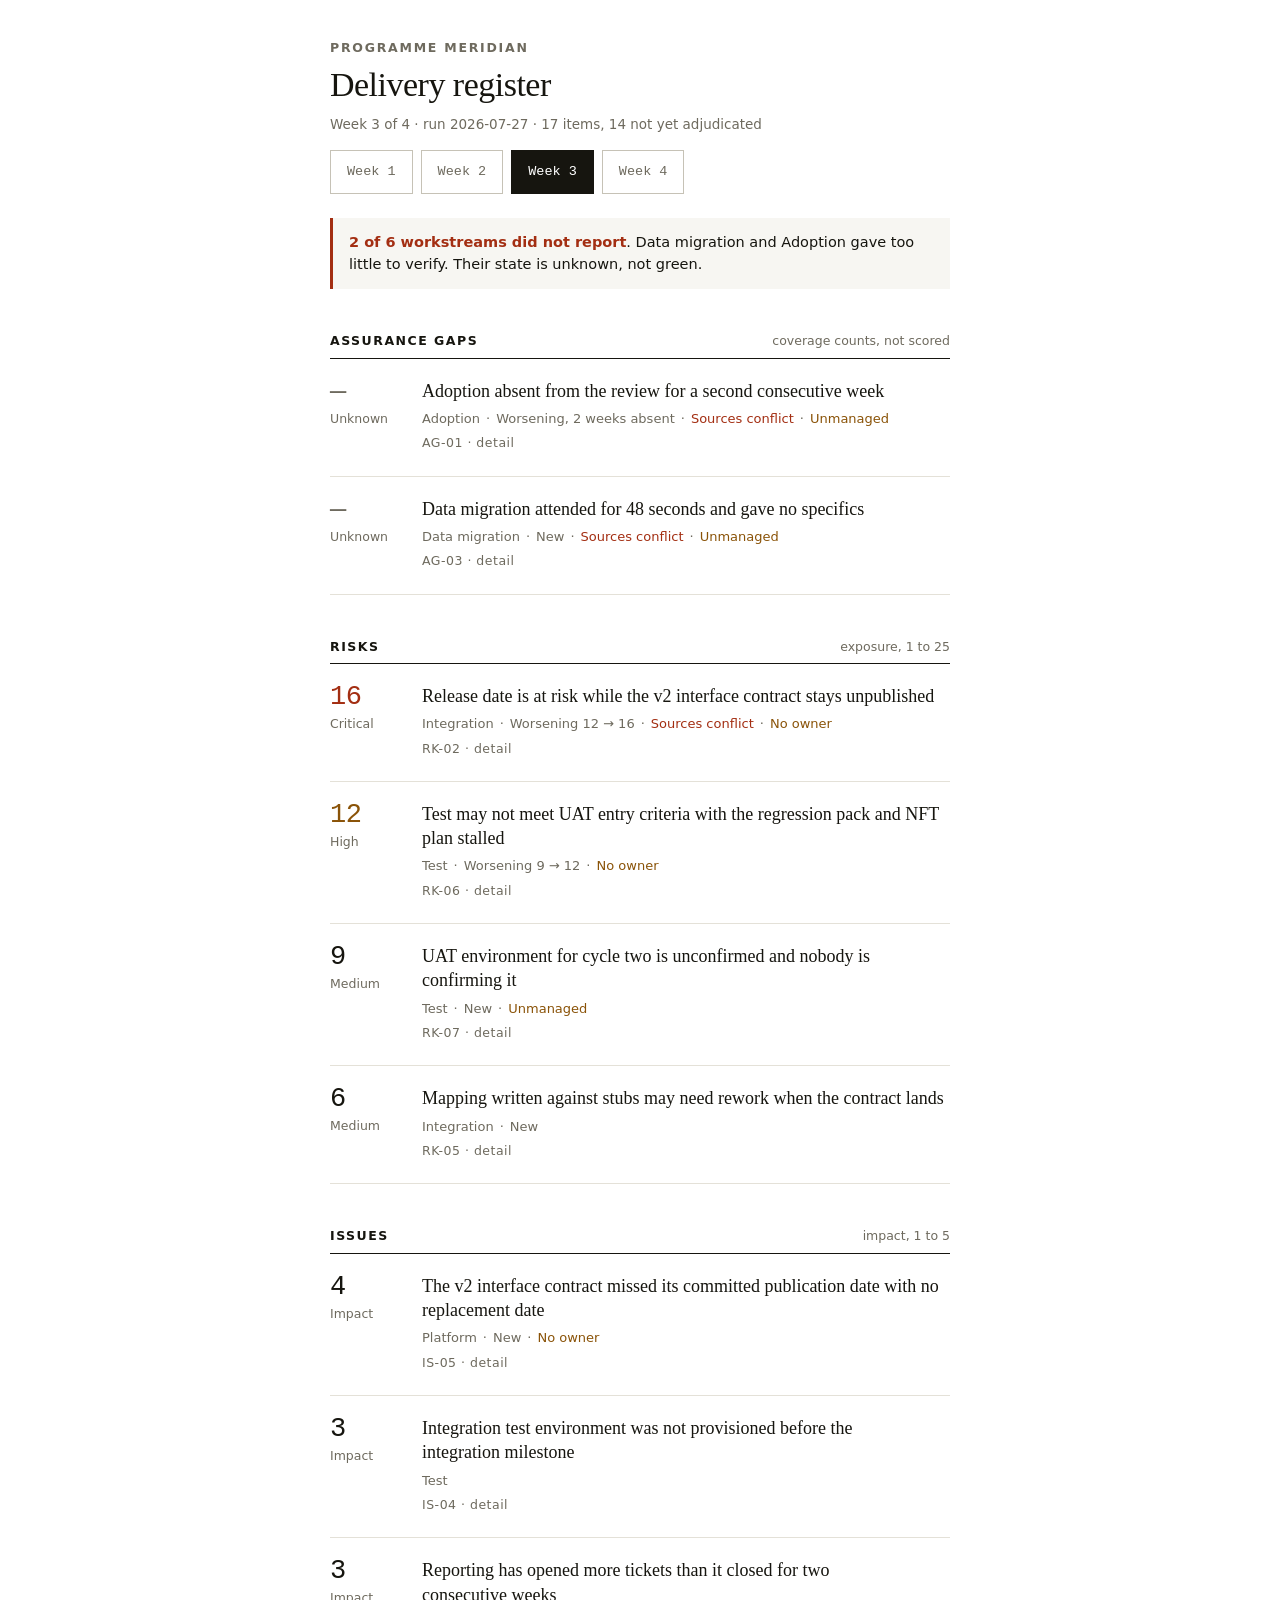
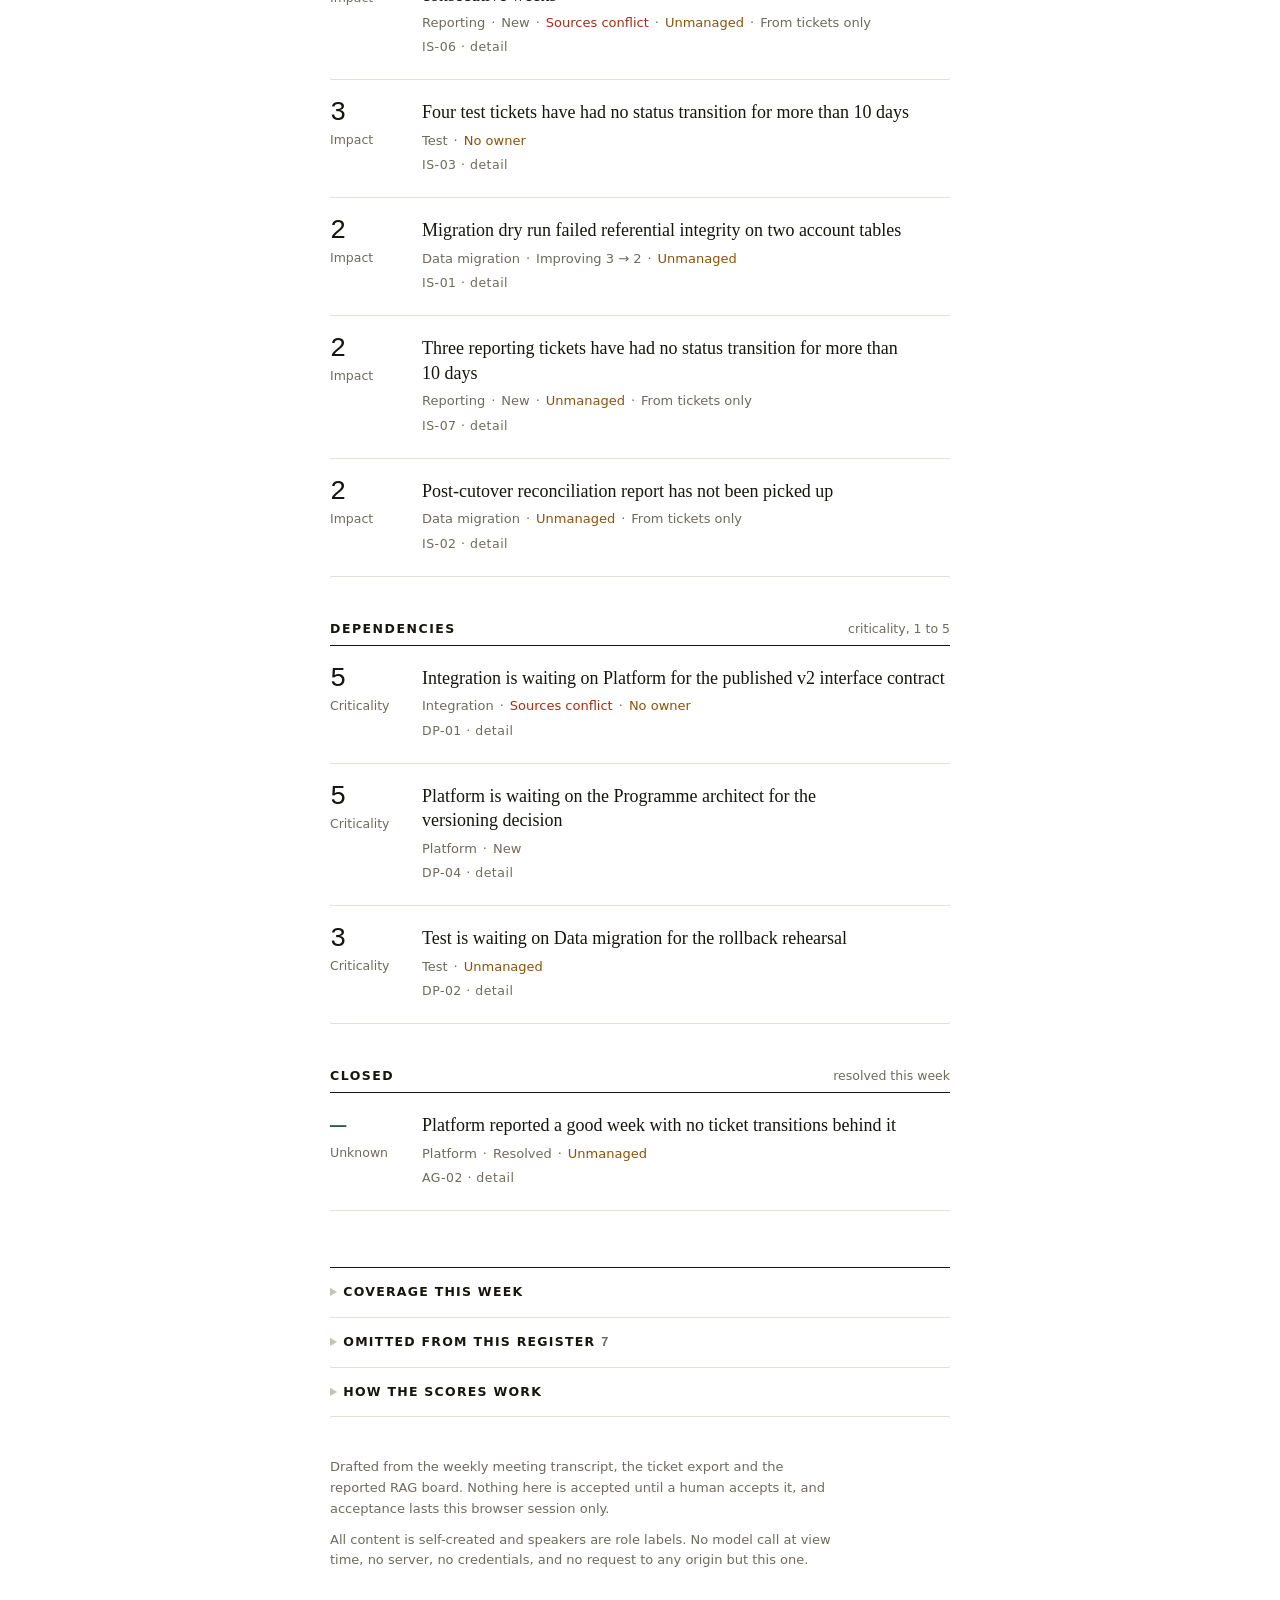
==== commit 9e14dcb4: "Rebuild the report as a register you can scan, not a table you must read The page showed everything " ====
--- a/index.html
+++ b/index.html
@@ -5,70 +5,76 @@
 <meta name="viewport" content="width=device-width, initial-scale=1">
 <title>Risk Radar — delivery register</title>
 <meta name="description" content="A weekly delivery register drafted from the meeting transcript, the ticket export and the reported RAG board, where every item cites its evidence.">
-<meta name="color-scheme" content="light dark">
+<meta name="color-scheme" content="light only">
 <link rel="stylesheet" href="styles.css">
-<link rel="icon" href="data:image/svg+xml,<svg xmlns='http://www.w3.org/2000/svg' viewBox='0 0 16 16'><rect width='16' height='16' fill='%23FBFAF6'/><rect x='2' y='2' width='2' height='12' fill='%23A32E12'/><rect x='6' y='4' width='8' height='1.5' fill='%2317170F'/><rect x='6' y='8' width='6' height='1.5' fill='%23C9C4B4'/><rect x='6' y='11' width='7' height='1.5' fill='%23C9C4B4'/></svg>">
+<link rel="icon" href="data:image/svg+xml,<svg xmlns='http://www.w3.org/2000/svg' viewBox='0 0 16 16'><rect width='16' height='16' fill='%23FFFFFF'/><rect x='2' y='2' width='2' height='12' fill='%23A32E12'/><rect x='6' y='4' width='8' height='1.5' fill='%2316150F'/><rect x='6' y='8' width='6' height='1.5' fill='%23B4AFA2'/><rect x='6' y='11' width='7' height='1.5' fill='%23B4AFA2'/></svg>">
 </head>
 <!-- static: painted by build.py, do not edit by hand -->
 <body data-static-week="3">
-<div class="page">
+<main class="page">
 
-  <header class="masthead">
-    <div class="masthead__rail">
-      <span>Programme Meridian &middot; delivery register</span>
-      <span>Draft, pending adjudication</span>
-    </div>
-    <h1 class="masthead__title">The register, as a document of record</h1>
-    <p class="masthead__sub">Drafted from the weekly meeting transcript, the ticket export and the reported RAG board. Every item is typed before it is scored, cites its sources, and states where those sources disagree. Nothing here is accepted until a human accepts it.</p>
-    <dl class="masthead__counts u-label" id="masthead-counts"><dt class="u-sr">Week</dt><dd>Week <span class="u-num">3</span> of 4</dd><dt class="u-sr">Run</dt><dd>run <span class="u-num">2026-07-27</span> · two-pass</dd><dt class="u-sr">Items</dt><dd><span class="u-num">17</span> items · <span class="u-num">14</span> unaccepted</dd></dl>
+  <header class="head">
+    <p class="head__rail">Programme Meridian</p>
+    <h1 class="head__title">Delivery register</h1>
+    <p class="head__sub" id="head-sub"><span>Week 3 of 4 · run <span class="u-num">2026-07-27</span> · 17 items, 14 not yet adjudicated</span></p>
+    <nav class="weeks" id="weekbar" aria-label="Week"><button type="button" class="weeks__btn" data-week="1" aria-current="false">Week 1</button><button type="button" class="weeks__btn" data-week="2" aria-current="false">Week 2</button><button type="button" class="weeks__btn" data-week="3" aria-current="true">Week 3</button><button type="button" class="weeks__btn" data-week="4" aria-current="false">Week 4</button></nav>
   </header>
 
-  <nav class="weekbar" aria-label="Week">
-    <div class="weekbar__set" id="weekbar" role="group" aria-label="Choose a week"><button type="button" class="weekbar__btn" data-week="1" aria-current="false">W1</button><button type="button" class="weekbar__btn" data-week="2" aria-current="false">W2</button><button type="button" class="weekbar__btn" data-week="3" aria-current="true">W3</button><button type="button" class="weekbar__btn" data-week="4" aria-current="false">W4</button></div>
-    <span class="weekbar__date u-num" id="weekbar-date">2026-07-27</span>
-  </nav>
+  <!-- One line, shown only when a workstream fell under the airtime floor or
+       recorded no ticket movement. It is the first thing a delivery manager
+       needs, so it is not buried in a section. -->
+  <div class="alert" id="alert"><p><b>2 of 6 workstreams did not report</b>. Data migration and Adoption gave too little to verify. Their state is unknown, not green.</p></div>
 
-  <section aria-label="Coverage">
-    <dl class="coverage" id="coverage"><div class="coverage__stat"><dt>airtime</dt><dd>41m 00s / 45m</dd></div><div class="coverage__stat"><dt>transitions</dt><dd>23</dd></div><div class="coverage__stat"><dt>workstreams reporting</dt><dd>4 of 6</dd></div><div class="coverage__stat coverage__stat--alarm"><dt>unverified</dt><dd>7</dd></div><button type="button" class="coverage__more" aria-expanded="false" aria-controls="coverage-detail">Coverage &amp; gaps</button></dl>
-    <div id="coverage-detail" hidden><div class="dialog"><h3 class="u-caps">Coverage by workstream</h3><table><thead><tr><th>Workstream</th><th>Airtime</th><th>Transitions</th><th>Opened</th><th>Closed</th><th>Board</th></tr></thead><tbody><tr><td data-label="Workstream">Platform</td><td class="u-num" data-label="Airtime">10m 10s</td><td class="u-num" data-label="Transitions">7</td><td class="u-num" data-label="Opened">1</td><td class="u-num" data-label="Closed">1</td><td data-label="Board">green</td></tr><tr><td data-label="Workstream">Integration</td><td class="u-num" data-label="Airtime">11m 40s</td><td class="u-num" data-label="Transitions">3</td><td class="u-num" data-label="Opened">1</td><td class="u-num" data-label="Closed">0</td><td data-label="Board">green</td></tr><tr><td data-label="Workstream">Data migration</td><td class="u-num" data-label="Airtime">0m 48s</td><td class="u-num" data-label="Transitions">2</td><td class="u-num" data-label="Opened">1</td><td class="u-num" data-label="Closed">0</td><td data-label="Board">green</td></tr><tr><td data-label="Workstream">Reporting</td><td class="u-num" data-label="Airtime">9m 40s</td><td class="u-num" data-label="Transitions">7</td><td class="u-num" data-label="Opened">6</td><td class="u-num" data-label="Closed">1</td><td data-label="Board">green</td></tr><tr><td data-label="Workstream">Test</td><td class="u-num" data-label="Airtime">8m 42s</td><td class="u-num" data-label="Transitions">3</td><td class="u-num" data-label="Opened">2</td><td class="u-num" data-label="Closed">0</td><td data-label="Board">amber</td></tr><tr><td data-label="Workstream">Adoption</td><td class="u-num" data-label="Airtime">0m 00s</td><td class="u-num" data-label="Transitions">1</td><td class="u-num" data-label="Opened">1</td><td class="u-num" data-label="Closed">0</td><td data-label="Board">green</td></tr></tbody></table><p class="sum__note">A workstream under 2 minutes of airtime, or with no ticket transitions in the week, is reported as an assurance gap rather than scored.</p><h3 class="u-caps">Unverified this week — 7</h3><div class="omissions__list"><div class="omissions__item"><div class="omissions__ref">RK-03</div><div class="omissions__subject">cutover may proceed without a rehearsed rollback</div><p class="omissions__reason">Held out. Data migration is under the coverage floor at 48 seconds of airtime, and CLS-05 does not permit a scored risk on a workstream whose state cannot be verified. The ticket evidence still stands and the coverage failure is reported as AG-03.</p></div><div class="omissions__item"><div class="omissions__ref">RK-04</div><div class="omissions__subject">adoption go-live pack readiness</div><p class="omissions__reason">No source for a second week. The workstream did not attend. Held out rather than carried forward, and reported under AG-01.</p></div><div class="omissions__item"><div class="omissions__ref">DP-03</div><div class="omissions__subject">integration and data migration waiting on the programme architect for the revised sequence</div><p class="omissions__reason">Not evidenced this week. The 31 July commitment was not restated, no ticket carries it, and it is not carried forward on week 2's quote.</p></div><div class="omissions__item"><div class="omissions__ref">RK-07</div><div class="omissions__subject">UAT cycle two, timeframe</div><p class="omissions__reason">No window was stated and no ticket for the cycle two schedule exists in the export this week. Proximity scored 0 rather than guessed.</p></div><div class="omissions__item"><div class="omissions__ref">stale-data-migration</div><div class="omissions__subject">DAT-306, DAT-304 and DAT-305, 12 to 24 days without a transition</div><p class="omissions__reason">Staleness fires on three data migration tickets. All three are already raised individually as IS-02, DP-02 and the held-out RK-03. Not raised a second time.</p></div><div class="omissions__item"><div class="omissions__ref">stale-integration</div><div class="omissions__subject">INT-114, INT-115 and INT-117, 12 to 21 days without a transition</div><p class="omissions__reason">Staleness fires on three integration tickets. Two are the evidence for DP-01. Not raised separately.</p></div><div class="omissions__item"><div class="omissions__ref">stale-adoption</div><div class="omissions__subject">four adoption tickets, 14 to 25 days without a transition</div><p class="omissions__reason">Staleness fires, but the workstream is under an assurance gap where its coverage is reported and nothing about its state can be verified. Not raised as a scored item.</p></div></div></div></div>
-  </section>
-
-  <p class="banner" id="session-banner">
-    Acceptance is recorded for this browser session only. It is held in
-    <span class="u-num">sessionStorage</span> and restored on reload; closing the tab clears it.
-    The prototype demonstrates the adjudication loop without pretending to persist it.
-  </p>
+  <div id="register"><section class="section"><div class="section__head"><h2 class="section__name">Assurance gaps</h2><span class="section__scale">coverage counts, not scored</span></div><article class="row" id="item-AG-01" data-acc="{&quot;state&quot;:&quot;unaccepted&quot;}"><div class="row__score"><span class="row__num is-unknown">—</span><span class="row__scale">Unknown</span></div><div class="row__body"><h3 class="row__title">Adoption absent from the review for a second consecutive week</h3><p class="row__meta"><span>Adoption</span><span class="sep">·</span><span>Worsening, 2 weeks absent</span><span class="sep">·</span><span class="is-conflict">Sources conflict</span><span class="sep">·</span><span class="is-unmanaged">Unmanaged</span></p><details class="row__more"><summary>AG-01 · detail</summary><div class="detail"><div class="note-line is-conflict"><b>Sources conflict</b>The board reports adoption green for a second week. The meeting record states nobody can say what state the workstream is in. Two items about adoption are being held out for want of evidence. A workstream that has not reported has not reported green. The transcript record is taken as precedent. Routed to Delivery manager, as owner of the reported board.</div><div class="detail__block"><h4 class="detail__head">Statement</h4><p>Adoption has now missed two consecutive reviews with no written update, nobody in the room has spoken to them, and the workstream's state cannot be verified from any source while the board continues to report it green.</p></div><div class="detail__block"><h4 class="detail__head">Evidence</h4><div class="quote"><p class="quote__text">“Nothing. Their tickets are ticking over but I could not tell you what state the workstream is in.”</p><p class="quote__who">Programme architect · week 3, line 27, 00:25:20</p><div class="quote__ctx"><p class="quote__ctx-line"><span class="who">00:22:10 Test lead: </span>The regression pack and the non-functional plan still have not moved. Three weeks on the plan now.</p><p class="quote__ctx-line"><span class="who">00:24:00 Delivery manager: </span>Adoption, second week running. Anyone heard anything?</p><p class="quote__ctx-line"><span class="who">00:26:40 Delivery manager: </span>Then that goes up as unknown, not as green. Board this afternoon, and I am changing integration.</p></div></div><p class="also"><b>Also: </b>board, Adoption reported green on 2026-07-27; metadata, airtime seconds, adoption, week 3 = 0 — Second consecutive week at zero airtime. One ticket transition, ADO-606 to Open, which evidences activity but not state..</p></div><div class="detail__block"><h4 class="detail__head">Assessment</h4><dl class="dl"><dt>Coverage</dt><dd><span class="u-num">0m 00s</span> airtime · <span class="u-num">1</span> ticket transitions · 2 carried items unverifiable · 1 downstream dependencies unconfirmed</dd><dt>Attention</dt><dd><span class="u-num">3.90</span> of 5<span class="dl__sub">proximity 5×0.35 · blast radius 3×0.25 · control status 5×0.25 · evidence confidence 1×0.15</span></dd><dt>Owner</dt><dd>Delivery manager</dd><dt>Control</dt><dd>Nothing stated and no owner. The delivery manager stated it would go up as unknown, which changes the report and not the coverage.</dd></dl></div><fieldset class="adj"><legend class="u-sr">Adjudicate AG-01</legend><div class="adj__btns"><button type="button" class="adj__btn" data-act="accepted" aria-pressed="false">Accept</button><button type="button" class="adj__btn" data-act="amended" aria-pressed="false">Amend</button><button type="button" class="adj__btn" data-act="rejected" aria-pressed="false">Reject</button></div><span class="adj__state">Unaccepted</span><div class="adj__form" hidden=""></div></fieldset></div></details></div></article><article class="row" id="item-AG-03" data-acc="{&quot;state&quot;:&quot;unaccepted&quot;}"><div class="row__score"><span class="row__num is-unknown">—</span><span class="row__scale">Unknown</span></div><div class="row__body"><h3 class="row__title">Data migration attended for 48 seconds and gave no specifics</h3><p class="row__meta"><span>Data migration</span><span class="sep">·</span><span>New</span><span class="sep">·</span><span class="is-conflict">Sources conflict</span><span class="sep">·</span><span class="is-unmanaged">Unmanaged</span></p><details class="row__more"><summary>AG-03 · detail</summary><div class="detail"><div class="note-line is-conflict"><b>Sources conflict</b>The board moved data migration from amber to green. The workstream gave 48 seconds and no specifics. DAT-304, the ticket the week 2 amber was explicitly being held against, has not moved and still has no owner. The export is the harder record and nothing in it supports the change to green. The ticket record is taken as precedent. Routed to Delivery manager, as owner of the reported board.</div><div class="detail__block"><h4 class="detail__head">Statement</h4><p>Data migration answered "all fine our end", declined to say what fine meant when asked directly, and left the call; the board moved the workstream from amber to green in the same week, while the rollback rehearsal that was holding the amber still has no owner.</p></div><div class="detail__block"><h4 class="detail__head">Evidence</h4><div class="quote"><p class="quote__text">“Nothing has caught fire. I have to drop, sorry.”</p><p class="quote__who">Data migration lead · week 3, line 18, 00:14:40</p><div class="quote__ctx"><p class="quote__ctx-line"><span class="who">00:14:00 Data migration lead: </span>All fine our end.</p><p class="quote__ctx-line"><span class="who">00:14:22 Delivery manager: </span>Fine meaning the integrity fixes are done, or fine meaning nothing has caught fire?</p><p class="quote__ctx-line"><span class="who">00:16:20 Reporting lead: </span>Reporting closed the rounding defect. Everything else is in flight.</p><p class="quote__ctx-line"><span class="who">00:17:30 Reporting lead: </span>Finance requests keep landing. I would still say we are keeping up.</p></div></div><p class="also"><b>Also: </b>ticket DAT-304 — Rollback rehearsal, Open, 14 days without a transition and still unowned. This is the item the board amber was being held against in week 2.; board, Data migration reported green on 2026-07-27; metadata, airtime seconds, data-migration, week 3 = 48 — 48 seconds against a 2-minute floor. Two ticket transitions in the week, which evidence activity but not state..</p></div><div class="detail__block"><h4 class="detail__head">Assessment</h4><dl class="dl"><dt>Coverage</dt><dd><span class="u-num">0m 48s</span> airtime · <span class="u-num">2</span> ticket transitions · 1 carried items unverifiable · 1 downstream dependencies unconfirmed</dd><dt>Attention</dt><dd><span class="u-num">3.90</span> of 5<span class="dl__sub">proximity 5×0.35 · blast radius 3×0.25 · control status 5×0.25 · evidence confidence 1×0.15</span></dd><dt>Owner</dt><dd>Data migration lead</dd><dt>Control</dt><dd>Nothing stated and no owner.</dd></dl></div><fieldset class="adj"><legend class="u-sr">Adjudicate AG-03</legend><div class="adj__btns"><button type="button" class="adj__btn" data-act="accepted" aria-pressed="false">Accept</button><button type="button" class="adj__btn" data-act="amended" aria-pressed="false">Amend</button><button type="button" class="adj__btn" data-act="rejected" aria-pressed="false">Reject</button></div><span class="adj__state">Unaccepted</span><div class="adj__form" hidden=""></div></fieldset></div></details></div></article></section><section class="section"><div class="section__head"><h2 class="section__name">Risks</h2><span class="section__scale">exposure, 1 to 25</span></div><article class="row" id="item-RK-02" data-acc="{&quot;state&quot;:&quot;accepted&quot;,&quot;by&quot;:&quot;Delivery manager&quot;,&quot;at&quot;:&quot;2026-07-20&quot;,&quot;note&quot;:null,&quot;carried_from_week&quot;:2}"><div class="row__score"><span class="row__num is-critical">16</span><span class="row__scale">Critical</span></div><div class="row__body"><h3 class="row__title">Release date is at risk while the v2 interface contract stays unpublished</h3><p class="row__meta"><span>Integration</span><span class="sep">·</span><span>Worsening 12 → 16</span><span class="sep">·</span><span class="is-conflict">Sources conflict</span><span class="sep">·</span><span class="is-unmanaged">No owner</span></p><details class="row__more"><summary>RK-02 · detail</summary><div class="detail"><div class="note-line is-conflict"><b>Sources conflict</b>The board reports integration green. The integration lead states on the record that green is not where they are and that work is stopped. INT-114 has had no transition in 21 days. The export is the harder record; it agrees with the room and not with the board. The ticket record is taken as precedent. Routed to Delivery manager, as owner of the reported board.</div><div class="detail__block"><h4 class="detail__head">Statement</h4><p>The contract missed its committed date with no replacement date, field mapping has not moved for 21 days, and the integration lead states there is no other path to it — while the board reports integration green.</p></div><div class="detail__block"><h4 class="detail__head">Evidence</h4><div class="quote"><p class="quote__text">“We're not moving on that interface until platform give us the contract. Green is not where we are.”</p><p class="quote__who">Integration lead · week 3, line 14, 00:11:22</p><div class="quote__ctx"><p class="quote__ctx-line"><span class="who">00:10:05 Integration lead: </span>Close is not the same as agreed. We are not writing production mapping against a guess.</p><p class="quote__ctx-line"><span class="who">00:10:48 Delivery manager: </span>Say that plainly for me, because the board has integration as green this week.</p><p class="quote__ctx-line"><span class="who">00:12:40 Delivery manager: </span>Then the board is wrong and I own that. Data migration.</p><p class="quote__ctx-line"><span class="who">00:14:00 Data migration lead: </span>All fine our end.</p></div></div><p class="also"><b>Also: </b>ticket INT-114 — Field mapping against the v2 interface contract, Blocked, 21 days without a transition, past its due date of 2026-07-31 in intent.; board, Integration reported green on 2026-07-27.</p></div><div class="detail__block"><h4 class="detail__head">Assessment</h4><dl class="dl"><dt>Exposure</dt><dd><span class="u-num">4 × 4 = 16</span> of 25, critical</dd><dt>Attention</dt><dd><span class="u-num">4.15</span> of 5<span class="dl__sub">proximity 5×0.35 · blast radius 5×0.25 · control status 4×0.25 · evidence confidence 1×0.15</span></dd><dt>Owner</dt><dd>Platform lead</dd><dt>Control</dt><dd>Mitigation mentioned but unowned, or an action stated with no substance. A third date was given and then withdrawn.</dd></dl></div><fieldset class="adj"><legend class="u-sr">Adjudicate RK-02</legend><div class="adj__btns"><button type="button" class="adj__btn" data-act="accepted" aria-pressed="true">Accept</button><button type="button" class="adj__btn" data-act="amended" aria-pressed="false">Amend</button><button type="button" class="adj__btn" data-act="rejected" aria-pressed="false">Reject</button></div><span class="adj__state">Accepted · Delivery manager 2026-07-20 · carried from week 2</span><div class="adj__form" hidden=""></div></fieldset></div></details></div></article><article class="row" id="item-RK-06" data-acc="{&quot;state&quot;:&quot;unaccepted&quot;}"><div class="row__score"><span class="row__num is-high">12</span><span class="row__scale">High</span></div><div class="row__body"><h3 class="row__title">Test may not meet UAT entry criteria with the regression pack and NFT plan stalled</h3><p class="row__meta"><span>Test</span><span class="sep">·</span><span>Worsening 9 → 12</span><span class="sep">·</span><span class="is-unmanaged">No owner</span></p><details class="row__more"><summary>RK-06 · detail</summary><div class="detail"><div class="detail__block"><h4 class="detail__head">Statement</h4><p>The regression pack and the non-functional test plan have now been static for three weeks, both are held by a test lead absorbed elsewhere, and UAT entry depends on both.</p></div><div class="detail__block"><h4 class="detail__head">Evidence</h4><div class="quote"><p class="quote__text">“The regression pack and the non-functional plan still have not moved. Three weeks on the plan now.”</p><p class="quote__who">Test lead · week 3, line 25, 00:22:10</p><div class="quote__ctx"><p class="quote__ctx-line"><span class="who">00:20:30 Delivery manager: </span>Who is confirming it, and by when?</p><p class="quote__ctx-line"><span class="who">00:20:55 Test lead: </span>Nobody, currently. That is the honest answer.</p><p class="quote__ctx-line"><span class="who">00:24:00 Delivery manager: </span>Adoption, second week running. Anyone heard anything?</p><p class="quote__ctx-line"><span class="who">00:25:20 Programme architect: </span>Nothing. Their tickets are ticking over but I could not tell you what state the workstream is in.</p></div></div><p class="also"><b>Also: </b>ticket TST-503 — Non-functional test plan, Open, 25 days without a transition.; ticket TST-502 — Automated regression pack, In progress, 22 days without a transition..</p></div><div class="detail__block"><h4 class="detail__head">Assessment</h4><dl class="dl"><dt>Exposure</dt><dd><span class="u-num">3 × 4 = 12</span> of 25, high</dd><dt>Attention</dt><dd><span class="u-num">3.10</span> of 5<span class="dl__sub">proximity 3×0.35 · blast radius 3×0.25 · control status 4×0.25 · evidence confidence 2×0.15</span></dd><dt>Owner</dt><dd>Test lead</dd><dt>Control</dt><dd>Mitigation mentioned but unowned, or an action stated with no substance. Ownership has been restated for three weeks with no movement behind it.</dd></dl></div><fieldset class="adj"><legend class="u-sr">Adjudicate RK-06</legend><div class="adj__btns"><button type="button" class="adj__btn" data-act="accepted" aria-pressed="false">Accept</button><button type="button" class="adj__btn" data-act="amended" aria-pressed="false">Amend</button><button type="button" class="adj__btn" data-act="rejected" aria-pressed="false">Reject</button></div><span class="adj__state">Unaccepted</span><div class="adj__form" hidden=""></div></fieldset></div></details></div></article><article class="row" id="item-RK-07" data-acc="{&quot;state&quot;:&quot;unaccepted&quot;}"><div class="row__score"><span class="row__num ">9</span><span class="row__scale">Medium</span></div><div class="row__body"><h3 class="row__title">UAT environment for cycle two is unconfirmed and nobody is confirming it</h3><p class="row__meta"><span>Test</span><span class="sep">·</span><span>New</span><span class="sep">·</span><span class="is-unmanaged">Unmanaged</span></p><details class="row__more"><summary>RK-07 · detail</summary><div class="detail"><div class="detail__block"><h4 class="detail__head">Statement</h4><p>Availability of the UAT environment for the second cycle was asserted with a hedge, no window has been confirmed, and the test lead stated plainly that nobody is currently confirming it.</p></div><div class="detail__block"><h4 class="detail__head">Evidence</h4><div class="quote"><p class="quote__text">“On the UAT environment for cycle two, that <mark>should be</mark> fine for cycle two, <mark>all being well</mark>. Nobody has confirmed the window.”</p><p class="quote__who">Test lead · week 3, line 22, 00:19:04</p><div class="quote__ctx"><p class="quote__ctx-line"><span class="who">00:17:30 Reporting lead: </span>Finance requests keep landing. I would still say we are keeping up.</p><p class="quote__ctx-line"><span class="who">00:18:30 Test lead: </span>Environment provisioning is finally moving, it went to in progress this week. UAT entry criteria are drafted.</p><p class="quote__ctx-line"><span class="who">00:20:30 Delivery manager: </span>Who is confirming it, and by when?</p><p class="quote__ctx-line"><span class="who">00:20:55 Test lead: </span>Nobody, currently. That is the honest answer.</p></div></div><p class="also"><b>Also: </b>transcript, Test lead week 3 line 24.</p></div><div class="detail__block"><h4 class="detail__head">Assessment</h4><dl class="dl"><dt>Exposure</dt><dd><span class="u-num">3 × 3 = 9</span> of 25, medium</dd><dt>Attention</dt><dd><span class="u-num">2.75</span> of 5<span class="dl__sub">proximity 0×0.35 · blast radius 3×0.25 · control status 5×0.25 · evidence confidence 5×0.15</span></dd><dt>Owner</dt><dd>Unowned</dd><dt>Control</dt><dd>Nothing stated and no owner.</dd><dt>Hedged</dt><dd>should be, all being well. The only supporting evidence is hedged, so likelihood is capped at 3.</dd></dl></div><fieldset class="adj"><legend class="u-sr">Adjudicate RK-07</legend><div class="adj__btns"><button type="button" class="adj__btn" data-act="accepted" aria-pressed="false">Accept</button><button type="button" class="adj__btn" data-act="amended" aria-pressed="false">Amend</button><button type="button" class="adj__btn" data-act="rejected" aria-pressed="false">Reject</button></div><span class="adj__state">Unaccepted</span><div class="adj__form" hidden=""></div></fieldset></div></details></div></article><article class="row" id="item-RK-05" data-acc="{&quot;state&quot;:&quot;unaccepted&quot;}"><div class="row__score"><span class="row__num ">6</span><span class="row__scale">Medium</span></div><div class="row__body"><h3 class="row__title">Mapping written against stubs may need rework when the contract lands</h3><p class="row__meta"><span>Integration</span><span class="sep">·</span><span>New</span></p><details class="row__more"><summary>RK-05 · detail</summary><div class="detail"><div class="detail__block"><h4 class="detail__head">Statement</h4><p>Platform holds that the stubs are close to the final contract shape; integration holds that close is not agreed and is refusing to write production mapping against a guess, so any work done in the interim is at risk of being discarded.</p></div><div class="detail__block"><h4 class="detail__head">Evidence</h4><div class="quote"><p class="quote__text">“I would push back slightly. The stubs are close to the shape of the final contract.”</p><p class="quote__who">Platform lead · week 3, line 11, 00:09:10</p><div class="quote__ctx"><p class="quote__ctx-line"><span class="who">00:07:15 Delivery manager: </span>It is urgent. Integration, what is the effect if this runs another two weeks?</p><p class="quote__ctx-line"><span class="who">00:08:00 Integration lead: </span>The release date is at risk. Not the milestone, the release. There is no other path to that mapping.</p><p class="quote__ctx-line"><span class="who">00:10:05 Integration lead: </span>Close is not the same as agreed. We are not writing production mapping against a guess.</p><p class="quote__ctx-line"><span class="who">00:10:48 Delivery manager: </span>Say that plainly for me, because the board has integration as green this week.</p></div></div><p class="also"><b>Also: </b>ticket INT-113 — Stub harness for contract-first development moved to In review on 2026-07-24, due 2026-07-31.; transcript, Integration lead week 3 line 12.</p></div><div class="detail__block"><h4 class="detail__head">Assessment</h4><dl class="dl"><dt>Exposure</dt><dd><span class="u-num">2 × 3 = 6</span> of 25, medium</dd><dt>Attention</dt><dd><span class="u-num">2.20</span> of 5<span class="dl__sub">proximity 4×0.35 · blast radius 0×0.25 · control status 2×0.25 · evidence confidence 2×0.15</span></dd><dt>Owner</dt><dd>Integration lead</dd><dt>Control</dt><dd>Mitigation stated and owned, no date.</dd></dl></div><fieldset class="adj"><legend class="u-sr">Adjudicate RK-05</legend><div class="adj__btns"><button type="button" class="adj__btn" data-act="accepted" aria-pressed="false">Accept</button><button type="button" class="adj__btn" data-act="amended" aria-pressed="false">Amend</button><button type="button" class="adj__btn" data-act="rejected" aria-pressed="false">Reject</button></div><span class="adj__state">Unaccepted</span><div class="adj__form" hidden=""></div></fieldset></div></details></div></article></section><section class="section"><div class="section__head"><h2 class="section__name">Issues</h2><span class="section__scale">impact, 1 to 5</span></div><article class="row" id="item-IS-05" data-acc="{&quot;state&quot;:&quot;unaccepted&quot;}"><div class="row__score"><span class="row__num ">4</span><span class="row__scale">Impact</span></div><div class="row__body"><h3 class="row__title">The v2 interface contract missed its committed publication date with no replacement date</h3><p class="row__meta"><span>Platform</span><span class="sep">·</span><span>New</span><span class="sep">·</span><span class="is-unmanaged">No owner</span></p><details class="row__more"><summary>IS-05 · detail</summary><div class="detail"><div class="detail__block"><h4 class="detail__head">Statement</h4><p>The contract was committed for 24 July, was worked on that date and not published, and the platform lead has given no new date because the outstanding versioning question sits with architecture.</p></div><div class="detail__block"><h4 class="detail__head">Evidence</h4><div class="quote"><p class="quote__text">“We worked it on the twenty-fourth. It is not published. There is one open question on versioning that came back late in review.”</p><p class="quote__who">Platform lead · week 3, line 2, 00:00:52</p><div class="quote__ctx"><p class="quote__ctx-line"><span class="who">00:00:09 Delivery manager: </span>Week three. The contract was due on the twenty-fourth. Platform, start there.</p><p class="quote__ctx-line"><span class="who">00:02:10 Delivery manager: </span>So it has missed. What is the new date?</p><p class="quote__ctx-line"><span class="who">00:02:35 Platform lead: </span>I do not have one. It depends on the versioning answer and that sits with architecture.</p></div></div><p class="also"><b>Also: </b>ticket PLT-208 — Publish v2 interface contract transitioned on its due date of 2026-07-24 and remains In progress rather than Done.; transcript, Platform lead week 3 line 4.</p></div><div class="detail__block"><h4 class="detail__head">Assessment</h4><dl class="dl"><dt>Impact</dt><dd><span class="u-num">4</span> of 5</dd><dt>Attention</dt><dd><span class="u-num">4.30</span> of 5<span class="dl__sub">proximity 5×0.35 · blast radius 5×0.25 · control status 4×0.25 · evidence confidence 2×0.15</span></dd><dt>Owner</dt><dd>Platform lead</dd><dt>Control</dt><dd>Mitigation mentioned but unowned, or an action stated with no substance.</dd></dl></div><fieldset class="adj"><legend class="u-sr">Adjudicate IS-05</legend><div class="adj__btns"><button type="button" class="adj__btn" data-act="accepted" aria-pressed="false">Accept</button><button type="button" class="adj__btn" data-act="amended" aria-pressed="false">Amend</button><button type="button" class="adj__btn" data-act="rejected" aria-pressed="false">Reject</button></div><span class="adj__state">Unaccepted</span><div class="adj__form" hidden=""></div></fieldset></div></details></div></article><article class="row" id="item-IS-04" data-acc="{&quot;state&quot;:&quot;accepted&quot;,&quot;by&quot;:&quot;Delivery manager&quot;,&quot;at&quot;:&quot;2026-07-20&quot;,&quot;note&quot;:null,&quot;carried_from_week&quot;:2}"><div class="row__score"><span class="row__num ">3</span><span class="row__scale">Impact</span></div><div class="row__body"><h3 class="row__title">Integration test environment was not provisioned before the integration milestone</h3><p class="row__meta"><span>Test</span></p><details class="row__more"><summary>IS-04 · detail</summary><div class="detail"><div class="detail__block"><h4 class="detail__head">Statement</h4><p>Provisioning finally moved to in progress this week, three weeks after it was raised and after the milestone it was needed for had passed.</p></div><div class="detail__block"><h4 class="detail__head">Evidence</h4><div class="quote"><p class="quote__text">“Environment provisioning is finally moving, it went to in progress this week. UAT entry criteria are drafted.”</p><p class="quote__who">Test lead · week 3, line 21, 00:18:30</p><div class="quote__ctx"><p class="quote__ctx-line"><span class="who">00:16:20 Reporting lead: </span>Reporting closed the rounding defect. Everything else is in flight.</p><p class="quote__ctx-line"><span class="who">00:17:30 Reporting lead: </span>Finance requests keep landing. I would still say we are keeping up.</p><p class="quote__ctx-line"><span class="who">00:19:04 Test lead: </span>On the UAT environment for cycle two, that should be fine for cycle two, all being well. Nobody has confirmed the window.</p><p class="quote__ctx-line"><span class="who">00:20:30 Delivery manager: </span>Who is confirming it, and by when?</p></div></div><p class="also"><b>Also: </b>ticket TST-506 — Environment provisioning for integration test moved from Open to In progress on 2026-07-22, three days past its due date of 2026-07-24 in intent and nine days after it was raised..</p></div><div class="detail__block"><h4 class="detail__head">Assessment</h4><dl class="dl"><dt>Impact</dt><dd><span class="u-num">3</span> of 5</dd><dt>Attention</dt><dd><span class="u-num">2.45</span> of 5<span class="dl__sub">proximity 4×0.35 · blast radius 3×0.25 · control status 0×0.25 · evidence confidence 2×0.15</span></dd><dt>Owner</dt><dd>Programme architect</dd><dt>Control</dt><dd>Mitigation stated, owned, with a date.</dd></dl></div><fieldset class="adj"><legend class="u-sr">Adjudicate IS-04</legend><div class="adj__btns"><button type="button" class="adj__btn" data-act="accepted" aria-pressed="true">Accept</button><button type="button" class="adj__btn" data-act="amended" aria-pressed="false">Amend</button><button type="button" class="adj__btn" data-act="rejected" aria-pressed="false">Reject</button></div><span class="adj__state">Accepted · Delivery manager 2026-07-20 · carried from week 2</span><div class="adj__form" hidden=""></div></fieldset></div></details></div></article><article class="row" id="item-IS-06" data-acc="{&quot;state&quot;:&quot;unaccepted&quot;}"><div class="row__score"><span class="row__num ">3</span><span class="row__scale">Impact</span></div><div class="row__body"><h3 class="row__title">Reporting has opened more tickets than it closed for two consecutive weeks</h3><p class="row__meta"><span>Reporting</span><span class="sep">·</span><span>New</span><span class="sep">·</span><span class="is-conflict">Sources conflict</span><span class="sep">·</span><span class="is-unmanaged">Unmanaged</span><span class="sep">·</span><span>From tickets only</span></p><details class="row__more"><summary>IS-06 · detail</summary><div class="detail"><div class="note-line is-conflict"><b>Sources conflict</b>The export shows two consecutive weeks of intake outgrowing closure. The reporting lead stated the workstream is keeping up. The board reports green. The export is the harder record and it does not support either. The ticket record is taken as precedent. Routed to Reporting lead, with the delivery manager as owner of the reported board.</div><div class="detail__block"><h4 class="detail__head">Statement</h4><p>Reporting opened 7 against 2 closed in week 2 and 6 against 1 closed in week 3; nobody raised it in the room, and the reporting lead stated in the same meeting that the workstream is keeping up.</p></div><div class="detail__block"><h4 class="detail__head">Evidence</h4><div class="quote"><p class="quote__text">“Finance requests keep landing. I would still say we are keeping up.”</p><p class="quote__who">Reporting lead · week 3, line 20, 00:17:30</p><div class="quote__ctx"><p class="quote__ctx-line"><span class="who">00:14:40 Data migration lead: </span>Nothing has caught fire. I have to drop, sorry.</p><p class="quote__ctx-line"><span class="who">00:16:20 Reporting lead: </span>Reporting closed the rounding defect. Everything else is in flight.</p><p class="quote__ctx-line"><span class="who">00:18:30 Test lead: </span>Environment provisioning is finally moving, it went to in progress this week. UAT entry criteria are drafted.</p><p class="quote__ctx-line"><span class="who">00:19:04 Test lead: </span>On the UAT environment for cycle two, that should be fine for cycle two, all being well. Nobody has confirmed the window.</p></div></div><p class="also"><b>Also: </b>board, Reporting reported green on 2026-07-27; metadata, opened against closed, reporting, weeks 2 and 3 = week 2: 7 opened / 2 closed; week 3: 6 opened / 1 closed — Scope-growth detection over the export alone. Two consecutive weeks with an excess above the threshold. No spoken mention was required and none was made..</p></div><div class="detail__block"><h4 class="detail__head">Assessment</h4><dl class="dl"><dt>Impact</dt><dd><span class="u-num">3</span> of 5</dd><dt>Attention</dt><dd><span class="u-num">2.45</span> of 5<span class="dl__sub">proximity 3×0.35 · blast radius 0×0.25 · control status 5×0.25 · evidence confidence 1×0.15</span></dd><dt>Owner</dt><dd>Reporting lead</dd><dt>Control</dt><dd>Nothing stated and no owner.</dd></dl></div><fieldset class="adj"><legend class="u-sr">Adjudicate IS-06</legend><div class="adj__btns"><button type="button" class="adj__btn" data-act="accepted" aria-pressed="false">Accept</button><button type="button" class="adj__btn" data-act="amended" aria-pressed="false">Amend</button><button type="button" class="adj__btn" data-act="rejected" aria-pressed="false">Reject</button></div><span class="adj__state">Unaccepted</span><div class="adj__form" hidden=""></div></fieldset></div></details></div></article><article class="row" id="item-IS-03" data-acc="{&quot;state&quot;:&quot;unaccepted&quot;}"><div class="row__score"><span class="row__num ">3</span><span class="row__scale">Impact</span></div><div class="row__body"><h3 class="row__title">Four test tickets have had no status transition for more than 10 days</h3><p class="row__meta"><span>Test</span><span class="sep">·</span><span class="is-unmanaged">No owner</span></p><details class="row__more"><summary>IS-03 · detail</summary><div class="detail"><div class="detail__block"><h4 class="detail__head">Statement</h4><p>TST-503, TST-502, TST-504 and TST-505 have been static for between 11 and 25 days, and the two the test lead holds have now been unmoved for three weeks.</p></div><div class="detail__block"><h4 class="detail__head">Evidence</h4><div class="quote"><p class="quote__text">“The regression pack and the non-functional plan still have not moved. Three weeks on the plan now.”</p><p class="quote__who">Test lead · week 3, line 25, 00:22:10</p><div class="quote__ctx"><p class="quote__ctx-line"><span class="who">00:20:30 Delivery manager: </span>Who is confirming it, and by when?</p><p class="quote__ctx-line"><span class="who">00:20:55 Test lead: </span>Nobody, currently. That is the honest answer.</p><p class="quote__ctx-line"><span class="who">00:24:00 Delivery manager: </span>Adoption, second week running. Anyone heard anything?</p><p class="quote__ctx-line"><span class="who">00:25:20 Programme architect: </span>Nothing. Their tickets are ticking over but I could not tell you what state the workstream is in.</p></div></div><p class="also"><b>Also: </b>ticket TST-503 — Non-functional test plan, Open, 25 days without a transition.; ticket TST-502 — Automated regression pack, In progress, 22 days without a transition.; ticket TST-504 — End-to-end scenario using migrated data, Blocked, 20 days without a transition.; ticket TST-505 — Defect triage process, In progress, 11 days without a transition..</p></div><div class="detail__block"><h4 class="detail__head">Assessment</h4><dl class="dl"><dt>Impact</dt><dd><span class="u-num">3</span> of 5</dd><dt>Attention</dt><dd><span class="u-num">2.35</span> of 5<span class="dl__sub">proximity 3×0.35 · blast radius 0×0.25 · control status 4×0.25 · evidence confidence 2×0.15</span></dd><dt>Owner</dt><dd>Test lead</dd><dt>Control</dt><dd>Mitigation mentioned but unowned, or an action stated with no substance. Ownership restated for a third week with no movement.</dd></dl></div><fieldset class="adj"><legend class="u-sr">Adjudicate IS-03</legend><div class="adj__btns"><button type="button" class="adj__btn" data-act="accepted" aria-pressed="false">Accept</button><button type="button" class="adj__btn" data-act="amended" aria-pressed="false">Amend</button><button type="button" class="adj__btn" data-act="rejected" aria-pressed="false">Reject</button></div><span class="adj__state">Unaccepted</span><div class="adj__form" hidden=""></div></fieldset></div></details></div></article><article class="row" id="item-IS-01" data-acc="{&quot;state&quot;:&quot;accepted&quot;,&quot;by&quot;:&quot;Delivery manager&quot;,&quot;at&quot;:&quot;2026-07-13&quot;,&quot;note&quot;:null,&quot;carried_from_week&quot;:2}"><div class="row__score"><span class="row__num ">2</span><span class="row__scale">Impact</span></div><div class="row__body"><h3 class="row__title">Migration dry run failed referential integrity on two account tables</h3><p class="row__meta"><span>Data migration</span><span class="sep">·</span><span>Improving 3 → 2</span><span class="sep">·</span><span class="is-unmanaged">Unmanaged</span></p><details class="row__more"><summary>IS-01 · detail</summary><div class="detail"><div class="detail__block"><h4 class="detail__head">Statement</h4><p>The integrity fixes transitioned this week and the effect is now contained inside the workstream's own sprint, but the workstream gave no specifics, so this is carried on the ticket alone rather than on last week's quote.</p></div><div class="detail__block"><h4 class="detail__head">Evidence</h4><div class="record"><div class="record__row"><span class="record__k">cited field</span><span class="record__v">status_changed_date = 2026-07-22</span></div><div class="record__row"><span class="record__k">title</span><span class="record__v">Referential integrity fixes on the account tables</span></div><div class="record__row"><span class="record__k">workstream</span><span class="record__v">Data migration</span></div><div class="record__row"><span class="record__k">status</span><span class="record__v">In progress</span></div><div class="record__row"><span class="record__k">assignee role</span><span class="record__v">Data engineer</span></div><div class="record__row"><span class="record__k">created</span><span class="record__v">2026-06-17</span></div><div class="record__row"><span class="record__k">status changed</span><span class="record__v">2026-07-22</span></div><div class="record__row"><span class="record__k">days since transition</span><span class="record__v">5</span></div><div class="record__row"><span class="record__k">due</span><span class="record__v">2026-08-14</span></div><div class="record__row"><span class="record__k">blocked by</span><span class="record__v">nothing</span></div><div class="record__row"><span class="record__k">observation</span><span class="record__v">Referential integrity fixes on the account tables transitioned this week and remain In progress, due 2026-08-14.</span></div></div></div><div class="detail__block"><h4 class="detail__head">Assessment</h4><dl class="dl"><dt>Impact</dt><dd><span class="u-num">2</span> of 5</dd><dt>Attention</dt><dd><span class="u-num">3.40</span> of 5<span class="dl__sub">proximity 4×0.35 · blast radius 0×0.25 · control status 5×0.25 · evidence confidence 5×0.15</span></dd><dt>Owner</dt><dd>Data engineer</dd><dt>Control</dt><dd>Nothing stated and no owner. "All fine our end" is not a mitigation.</dd></dl></div><fieldset class="adj"><legend class="u-sr">Adjudicate IS-01</legend><div class="adj__btns"><button type="button" class="adj__btn" data-act="accepted" aria-pressed="true">Accept</button><button type="button" class="adj__btn" data-act="amended" aria-pressed="false">Amend</button><button type="button" class="adj__btn" data-act="rejected" aria-pressed="false">Reject</button></div><span class="adj__state">Accepted · Delivery manager 2026-07-13 · carried from week 2</span><div class="adj__form" hidden=""></div></fieldset></div></details></div></article><article class="row" id="item-IS-07" data-acc="{&quot;state&quot;:&quot;unaccepted&quot;}"><div class="row__score"><span class="row__num ">2</span><span class="row__scale">Impact</span></div><div class="row__body"><h3 class="row__title">Three reporting tickets have had no status transition for more than 10 days</h3><p class="row__meta"><span>Reporting</span><span class="sep">·</span><span>New</span><span class="sep">·</span><span class="is-unmanaged">Unmanaged</span><span class="sep">·</span><span>From tickets only</span></p><details class="row__more"><summary>IS-07 · detail</summary><div class="detail"><div class="detail__block"><h4 class="detail__head">Statement</h4><p>REP-403, REP-404 and REP-405 have been static for 11 to 12 days while six new reporting tickets were opened in the same week. Nobody raised it.</p></div><div class="detail__block"><h4 class="detail__head">Evidence</h4><div class="record"><div class="record__row"><span class="record__k">cited field</span><span class="record__v">status_changed_date = 2026-07-15</span></div><div class="record__row"><span class="record__k">title</span><span class="record__v">Semantic layer for the finance dataset</span></div><div class="record__row"><span class="record__k">workstream</span><span class="record__v">Reporting</span></div><div class="record__row"><span class="record__k">status</span><span class="record__v">In progress</span></div><div class="record__row"><span class="record__k">assignee role</span><span class="record__v">Reporting engineer</span></div><div class="record__row"><span class="record__k">created</span><span class="record__v">2026-07-08</span></div><div class="record__row"><span class="record__k">status changed</span><span class="record__v">2026-07-15</span></div><div class="record__row"><span class="record__k">days since transition</span><span class="record__v">12</span></div><div class="record__row"><span class="record__k">due</span><span class="record__v">2026-08-14</span></div><div class="record__row"><span class="record__k">blocked by</span><span class="record__v">nothing</span></div><div class="record__row"><span class="record__k">observation</span><span class="record__v">Semantic layer for the finance dataset, In progress, 12 days without a transition.</span></div></div><p class="also"><b>Also: </b>ticket REP-404 — Regional breakdown on the volumes report, Open, 12 days without a transition.; ticket REP-405 — Prior-period comparison on the volumes report, Open, 11 days without a transition..</p></div><div class="detail__block"><h4 class="detail__head">Assessment</h4><dl class="dl"><dt>Impact</dt><dd><span class="u-num">2</span> of 5</dd><dt>Attention</dt><dd><span class="u-num">3.05</span> of 5<span class="dl__sub">proximity 3×0.35 · blast radius 0×0.25 · control status 5×0.25 · evidence confidence 5×0.15</span></dd><dt>Owner</dt><dd>Reporting lead</dd><dt>Control</dt><dd>Nothing stated and no owner.</dd></dl></div><fieldset class="adj"><legend class="u-sr">Adjudicate IS-07</legend><div class="adj__btns"><button type="button" class="adj__btn" data-act="accepted" aria-pressed="false">Accept</button><button type="button" class="adj__btn" data-act="amended" aria-pressed="false">Amend</button><button type="button" class="adj__btn" data-act="rejected" aria-pressed="false">Reject</button></div><span class="adj__state">Unaccepted</span><div class="adj__form" hidden=""></div></fieldset></div></details></div></article><article class="row" id="item-IS-02" data-acc="{&quot;state&quot;:&quot;unaccepted&quot;}"><div class="row__score"><span class="row__num ">2</span><span class="row__scale">Impact</span></div><div class="row__body"><h3 class="row__title">Post-cutover reconciliation report has not been picked up</h3><p class="row__meta"><span>Data migration</span><span class="sep">·</span><span class="is-unmanaged">Unmanaged</span><span class="sep">·</span><span>From tickets only</span></p><details class="row__more"><summary>IS-02 · detail</summary><div class="detail"><div class="detail__block"><h4 class="detail__head">Statement</h4><p>The reconciliation report has now been open for 24 days with no transition and nobody assigned. It has not been mentioned since week 1 and is carried on ticket evidence alone.</p></div><div class="detail__block"><h4 class="detail__head">Evidence</h4><div class="record"><div class="record__row"><span class="record__k">cited field</span><span class="record__v">status_changed_date = 2026-07-03</span></div><div class="record__row"><span class="record__k">title</span><span class="record__v">Reconciliation report for post-cutover checks</span></div><div class="record__row"><span class="record__k">workstream</span><span class="record__v">Data migration</span></div><div class="record__row"><span class="record__k">status</span><span class="record__v">Open</span></div><div class="record__row"><span class="record__k">assignee role</span><span class="record__v">Data engineer</span></div><div class="record__row"><span class="record__k">created</span><span class="record__v">2026-07-03</span></div><div class="record__row"><span class="record__k">status changed</span><span class="record__v">2026-07-03</span></div><div class="record__row"><span class="record__k">days since transition</span><span class="record__v">24</span></div><div class="record__row"><span class="record__k">due</span><span class="record__v">2026-08-28</span></div><div class="record__row"><span class="record__k">blocked by</span><span class="record__v">nothing</span></div><div class="record__row"><span class="record__k">observation</span><span class="record__v">Reconciliation report for post-cutover checks, Open, 24 days without a transition, due 2026-08-28.</span></div></div></div><div class="detail__block"><h4 class="detail__head">Assessment</h4><dl class="dl"><dt>Impact</dt><dd><span class="u-num">2</span> of 5</dd><dt>Attention</dt><dd><span class="u-num">2.70</span> of 5<span class="dl__sub">proximity 2×0.35 · blast radius 0×0.25 · control status 5×0.25 · evidence confidence 5×0.15</span></dd><dt>Owner</dt><dd>Unowned</dd><dt>Control</dt><dd>Nothing stated and no owner.</dd></dl></div><fieldset class="adj"><legend class="u-sr">Adjudicate IS-02</legend><div class="adj__btns"><button type="button" class="adj__btn" data-act="accepted" aria-pressed="false">Accept</button><button type="button" class="adj__btn" data-act="amended" aria-pressed="false">Amend</button><button type="button" class="adj__btn" data-act="rejected" aria-pressed="false">Reject</button></div><span class="adj__state">Unaccepted</span><div class="adj__form" hidden=""></div></fieldset></div></details></div></article></section><section class="section"><div class="section__head"><h2 class="section__name">Dependencies</h2><span class="section__scale">criticality, 1 to 5</span></div><article class="row" id="item-DP-01" data-acc="{&quot;state&quot;:&quot;unaccepted&quot;}"><div class="row__score"><span class="row__num ">5</span><span class="row__scale">Criticality</span></div><div class="row__body"><h3 class="row__title">Integration is waiting on Platform for the published v2 interface contract</h3><p class="row__meta"><span>Integration</span><span class="sep">·</span><span class="is-conflict">Sources conflict</span><span class="sep">·</span><span class="is-unmanaged">No owner</span></p><details class="row__more"><summary>DP-01 · detail</summary><div class="detail"><div class="note-line is-conflict"><b>Sources conflict</b>Two integration tickets are Blocked against PLT-208 with no transition in three weeks. The integration lead confirms work is stopped. The board reports integration green. Export and room agree; the board does not. The ticket record is taken as precedent. Routed to Delivery manager, as owner of the reported board.</div><div class="detail__block"><h4 class="detail__head">Statement</h4><p>Third week waiting. INT-114 carries blocked_by PLT-208 and has had no transition in 21 days; the committed date has passed and no replacement date exists.</p></div><div class="detail__block"><h4 class="detail__head">Evidence</h4><div class="quote"><p class="quote__text">“The sixth of July. Three weeks with no transition on that ticket, and idempotency keys behind it.”</p><p class="quote__who">Integration lead · week 3, line 7, 00:05:05</p><div class="quote__ctx"><p class="quote__ctx-line"><span class="who">00:03:40 Integration lead: </span>That is the third date I have been given on this. Field mapping has not moved since the sixth.</p><p class="quote__ctx-line"><span class="who">00:04:30 Delivery manager: </span>The sixth of July?</p><p class="quote__ctx-line"><span class="who">00:06:20 Programme architect: </span>The versioning question is with me. I can answer it, but nobody had raised it to me as urgent.</p><p class="quote__ctx-line"><span class="who">00:07:15 Delivery manager: </span>It is urgent. Integration, what is the effect if this runs another two weeks?</p></div></div><p class="also"><b>Also: </b>ticket INT-114 — Field mapping, Blocked, 21 days without a transition.; ticket INT-115 — Idempotency keys on the inbound endpoint, Blocked, 19 days without a transition.; board, Integration reported green on 2026-07-27.</p></div><div class="detail__block"><h4 class="detail__head">Assessment</h4><dl class="dl"><dt>Criticality</dt><dd><span class="u-num">5</span> of 5, the release depends on it, no alternative path</dd><dt>Waiting</dt><dd>Integration on Platform since week 1. Blocking: work cannot proceed.</dd><dt>Attention</dt><dd><span class="u-num">4.15</span> of 5<span class="dl__sub">proximity 5×0.35 · blast radius 5×0.25 · control status 4×0.25 · evidence confidence 1×0.15</span></dd><dt>Owner</dt><dd>Platform lead</dd><dt>Control</dt><dd>Mitigation mentioned but unowned, or an action stated with no substance.</dd></dl></div><fieldset class="adj"><legend class="u-sr">Adjudicate DP-01</legend><div class="adj__btns"><button type="button" class="adj__btn" data-act="accepted" aria-pressed="false">Accept</button><button type="button" class="adj__btn" data-act="amended" aria-pressed="false">Amend</button><button type="button" class="adj__btn" data-act="rejected" aria-pressed="false">Reject</button></div><span class="adj__state">Unaccepted</span><div class="adj__form" hidden=""></div></fieldset></div></details></div></article><article class="row" id="item-DP-04" data-acc="{&quot;state&quot;:&quot;unaccepted&quot;}"><div class="row__score"><span class="row__num ">5</span><span class="row__scale">Criticality</span></div><div class="row__body"><h3 class="row__title">Platform is waiting on the Programme architect for the versioning decision</h3><p class="row__meta"><span>Platform</span><span class="sep">·</span><span>New</span></p><details class="row__more"><summary>DP-04 · detail</summary><div class="detail"><div class="detail__block"><h4 class="detail__head">Statement</h4><p>Contract publication cannot proceed until the outstanding versioning question is answered; the architect holds it, can answer it, and had not been told it was urgent.</p></div><div class="detail__block"><h4 class="detail__head">Evidence</h4><div class="quote"><p class="quote__text">“I do not have one. It depends on the versioning answer and that sits with architecture.”</p><p class="quote__who">Platform lead · week 3, line 4, 00:02:35</p><div class="quote__ctx"><p class="quote__ctx-line"><span class="who">00:00:52 Platform lead: </span>We worked it on the twenty-fourth. It is not published. There is one open question on versioning that came back late in review.</p><p class="quote__ctx-line"><span class="who">00:02:10 Delivery manager: </span>So it has missed. What is the new date?</p><p class="quote__ctx-line"><span class="who">00:03:40 Integration lead: </span>That is the third date I have been given on this. Field mapping has not moved since the sixth.</p><p class="quote__ctx-line"><span class="who">00:04:30 Delivery manager: </span>The sixth of July?</p></div></div><p class="also"><b>Also: </b>ticket PLT-208 — Publish v2 interface contract remains In progress past its due date of 2026-07-24.; transcript, Programme architect week 3 line 8.</p></div><div class="detail__block"><h4 class="detail__head">Assessment</h4><dl class="dl"><dt>Criticality</dt><dd><span class="u-num">5</span> of 5, the release depends on it, no alternative path</dd><dt>Waiting</dt><dd>Platform on Programme since week 3. Blocking: work cannot proceed.</dd><dt>Attention</dt><dd><span class="u-num">3.80</span> of 5<span class="dl__sub">proximity 5×0.35 · blast radius 5×0.25 · control status 2×0.25 · evidence confidence 2×0.15</span></dd><dt>Owner</dt><dd>Programme architect</dd><dt>Control</dt><dd>Mitigation stated and owned, no date.</dd></dl></div><fieldset class="adj"><legend class="u-sr">Adjudicate DP-04</legend><div class="adj__btns"><button type="button" class="adj__btn" data-act="accepted" aria-pressed="false">Accept</button><button type="button" class="adj__btn" data-act="amended" aria-pressed="false">Amend</button><button type="button" class="adj__btn" data-act="rejected" aria-pressed="false">Reject</button></div><span class="adj__state">Unaccepted</span><div class="adj__form" hidden=""></div></fieldset></div></details></div></article><article class="row" id="item-DP-02" data-acc="{&quot;state&quot;:&quot;unaccepted&quot;}"><div class="row__score"><span class="row__num ">3</span><span class="row__scale">Criticality</span></div><div class="row__body"><h3 class="row__title">Test is waiting on Data migration for the rollback rehearsal</h3><p class="row__meta"><span>Test</span><span class="sep">·</span><span class="is-unmanaged">Unmanaged</span></p><details class="row__more"><summary>DP-02 · detail</summary><div class="detail"><div class="detail__block"><h4 class="detail__head">Statement</h4><p>Third week waiting. TST-504 carries blocked_by DAT-304 and has had no transition in 20 days; the counterparty workstream gave no update this week, so nothing about the rehearsal can be confirmed.</p></div><div class="detail__block"><h4 class="detail__head">Evidence</h4><div class="record"><div class="record__row"><span class="record__k">cited field</span><span class="record__v">blocked_by = DAT-304</span></div><div class="record__row"><span class="record__k">title</span><span class="record__v">End-to-end scenario using migrated data</span></div><div class="record__row"><span class="record__k">workstream</span><span class="record__v">Test</span></div><div class="record__row"><span class="record__k">status</span><span class="record__v">Blocked</span></div><div class="record__row"><span class="record__k">assignee role</span><span class="record__v">Test engineer</span></div><div class="record__row"><span class="record__k">created</span><span class="record__v">2026-07-01</span></div><div class="record__row"><span class="record__k">status changed</span><span class="record__v">2026-07-07</span></div><div class="record__row"><span class="record__k">days since transition</span><span class="record__v">20</span></div><div class="record__row"><span class="record__k">due</span><span class="record__v">2026-08-21</span></div><div class="record__row"><span class="record__k">blocked by</span><span class="record__v">DAT-304</span></div><div class="record__row"><span class="record__k">observation</span><span class="record__v">End-to-end scenario using migrated data, Blocked, 20 days without a transition.</span></div></div><p class="also"><b>Also: </b>ticket DAT-304 — The counterparty ticket, rollback rehearsal, Open and unowned, 14 days without a transition..</p></div><div class="detail__block"><h4 class="detail__head">Assessment</h4><dl class="dl"><dt>Criticality</dt><dd><span class="u-num">3</span> of 5, a milestone depends on it</dd><dt>Waiting</dt><dd>Test on Data migration since week 1. Blocking: work cannot proceed.</dd><dt>Attention</dt><dd><span class="u-num">3.80</span> of 5<span class="dl__sub">proximity 3×0.35 · blast radius 3×0.25 · control status 5×0.25 · evidence confidence 5×0.15</span></dd><dt>Owner</dt><dd>Unowned</dd><dt>Control</dt><dd>Nothing stated and no owner. The counterparty gave no update this week.</dd></dl></div><fieldset class="adj"><legend class="u-sr">Adjudicate DP-02</legend><div class="adj__btns"><button type="button" class="adj__btn" data-act="accepted" aria-pressed="false">Accept</button><button type="button" class="adj__btn" data-act="amended" aria-pressed="false">Amend</button><button type="button" class="adj__btn" data-act="rejected" aria-pressed="false">Reject</button></div><span class="adj__state">Unaccepted</span><div class="adj__form" hidden=""></div></fieldset></div></details></div></article></section><section class="section"><div class="section__head"><h2 class="section__name">Closed</h2><span class="section__scale">resolved this week</span></div><article class="row" id="item-AG-02" data-acc="{&quot;state&quot;:&quot;unaccepted&quot;}"><div class="row__score"><span class="row__num is-closed">—</span><span class="row__scale">Unknown</span></div><div class="row__body"><h3 class="row__title">Platform reported a good week with no ticket transitions behind it</h3><p class="row__meta"><span>Platform</span><span class="sep">·</span><span>Resolved</span><span class="sep">·</span><span class="is-unmanaged">Unmanaged</span></p><details class="row__more"><summary>AG-02 · detail</summary><div class="detail"><div class="detail__block"><h4 class="detail__head">Statement</h4><p>Platform recorded seven ticket transitions this week and stated plainly that the contract was worked and not published; the coverage gap raised last week is closed.</p></div><div class="detail__block"><h4 class="detail__head">Evidence</h4><div class="quote"><p class="quote__text">“We worked it on the twenty-fourth. It is not published. There is one open question on versioning that came back late in review.”</p><p class="quote__who">Platform lead · week 3, line 2, 00:00:52</p><div class="quote__ctx"><p class="quote__ctx-line"><span class="who">00:00:09 Delivery manager: </span>Week three. The contract was due on the twenty-fourth. Platform, start there.</p><p class="quote__ctx-line"><span class="who">00:02:10 Delivery manager: </span>So it has missed. What is the new date?</p><p class="quote__ctx-line"><span class="who">00:02:35 Platform lead: </span>I do not have one. It depends on the versioning answer and that sits with architecture.</p></div></div><p class="also"><b>Also: </b>metadata, ticket transitions, platform, 2026-07-21 to 2026-07-27 = 7 — Seven transitions against zero last week. The workstream's activity is visible in the export again..</p></div><div class="detail__block"><h4 class="detail__head">Assessment</h4><dl class="dl"><dt>Coverage</dt><dd><span class="u-num">10m 10s</span> airtime · <span class="u-num">7</span> ticket transitions</dd><dt>Attention</dt><dd><span class="u-num">3.30</span> of 5<span class="dl__sub">proximity 5×0.35 · blast radius 0×0.25 · control status 5×0.25 · evidence confidence 2×0.15</span></dd><dt>Owner</dt><dd>Platform lead</dd><dt>Control</dt><dd>Nothing stated and no owner. The gap closed because the tickets moved, not because a control was put in place.</dd></dl></div><fieldset class="adj"><legend class="u-sr">Adjudicate AG-02</legend><div class="adj__btns"><button type="button" class="adj__btn" data-act="accepted" aria-pressed="false">Accept</button><button type="button" class="adj__btn" data-act="amended" aria-pressed="false">Amend</button><button type="button" class="adj__btn" data-act="rejected" aria-pressed="false">Reject</button></div><span class="adj__state">Unaccepted</span><div class="adj__form" hidden=""></div></fieldset></div></details></div></article></section></div>
 
   <noscript>
-    <p class="banner">The register itself is rendered from the committed run data by
-    <span class="u-num">app.js</span>. Without JavaScript the four week files under
-    <span class="u-num">runs/</span> are still readable directly, and they are the
-    complete record: the report adds layout, not content.</p>
+    <p class="empty">The register above is the committed run output, painted at
+    build time. Without JavaScript the four week files under
+    <span class="u-num">runs/</span> are still readable directly, and they are
+    the complete record.</p>
   </noscript>
 
-  <main id="register" aria-live="polite"><section class="group" aria-labelledby="group-assurance-gap"><div class="group__head"><h2 class="group__name" id="group-assurance-gap">Assurance gaps</h2><span class="group__count">3</span><span class="group__scale">Scale: coverage counts — not scored</span></div><p class="group__note">Listed first because a workstream that has not reported has not reported green.</p><div class="colheads"><span>Item, type, movement</span><span>Score &amp; control</span><span>Evidence &amp; state</span></div><article class="row row--assurance-gap is-alarm" id="item-AG-01" data-acc="{&quot;state&quot;:&quot;unaccepted&quot;}" data-statement="Adoption has now missed two consecutive reviews with no written update, nobody in the room has spoken to them, and the workstream's state cannot be verified from any source while the board continues to report it green."><div class="row__main"><header class="row__head"><span class="row__id">AG-01</span><span class="chip chip--type is-gap">Assurance gap</span><span class="chip chip--alarm">Sources conflict</span><span class="chip chip--move">Worsening · 2nd week absent</span></header><div class="row__title"><h4>Adoption absent from the review for a second consecutive week</h4><p class="row__statement">Adoption has now missed two consecutive reviews with no written update, nobody in the room has spoken to them, and the workstream's state cannot be verified from any source while the board continues to report it green.</p></div><blockquote class="row__quote"><p>“Nothing. Their tickets are ticking over but I could not tell you what state the workstream is in.”</p><cite>Programme architect, week 3 line 27, 00:25:20</cite></blockquote></div><dl class="row__score"><dt class="u-sr">Coverage</dt><dd><div class="score__counts"><div>airtime <b>0m 00s</b></div><div>transitions <b>1</b></div><div>carried unverifiable <b>2</b></div><div>downstream deps unconfirmed <b>1</b></div></div><div class="score__attention">attention 3.90 / 5</div></dd></dl><dl class="row__meta"><dt>Workstream</dt><dd>Adoption</dd><dt>Owner</dt><dd>Delivery manager</dd><dt>Control</dt><dd>Nothing stated · <span class="u-num">5/5</span></dd><dt>Sources</dt><dd class="is-disagree"><span class="u-num">3</span> source types · disagree</dd><dd>transcript · board · metadata</dd></dl><details class="row__evidence"><summary>Evidence &amp; arithmetic</summary><section class="panel"><h5 class="u-caps panel__head">Evidence — one block per source, in precedence order</h5><div class="src"><div class="src__type">Transcript — week 3, line 27</div><div class="lines"><div class="lines__line"><span class="lines__stamp">00:22:10 · l.25</span><span class="lines__text"><span class="lines__who">Test lead</span><span>The regression pack and the non-functional plan still have not moved. Three weeks on the plan now.</span></span></div><div class="lines__line"><span class="lines__stamp">00:24:00 · l.26</span><span class="lines__text"><span class="lines__who">Delivery manager</span><span>Adoption, second week running. Anyone heard anything?</span></span></div><div class="lines__line is-cited"><span class="lines__stamp">00:25:20 · l.27</span><span class="lines__text"><span class="lines__who">Programme architect</span><span>Nothing. Their tickets are ticking over but I could not tell you what state the workstream is in.</span></span></div><div class="lines__line"><span class="lines__stamp">00:26:40 · l.28</span><span class="lines__text"><span class="lines__who">Delivery manager</span><span>Then that goes up as unknown, not as green. Board this afternoon, and I am changing integration.</span></span></div></div></div><div class="src"><div class="src__type">Board — reported status</div><div class="fields"><div class="fields__row"><span class="fields__k">workstream</span><span class="fields__v">Adoption</span></div><div class="fields__row"><span class="fields__k">reported</span><span class="fields__v">green</span></div><div class="fields__row"><span class="fields__k">as at</span><span class="fields__v">2026-07-27</span></div></div><p class="src__obs">Reported green for a second week in which nobody could verify the workstream.</p></div><div class="src"><div class="src__type">Metadata — run-level observation</div><div class="fields"><div class="fields__row"><span class="fields__k">measure</span><span class="fields__v">airtime seconds, adoption, week 3</span></div><div class="fields__row"><span class="fields__k">value</span><span class="fields__v">0</span></div></div><p class="src__obs">Second consecutive week at zero airtime. One ticket transition, ADO-606 to Open, which evidences activity but not state.</p></div><div class="conflict"><b>Sources conflict</b><p>The board reports adoption green for a second week. The meeting record states nobody can say what state the workstream is in. Two items about adoption are being held out for want of evidence. A workstream that has not reported has not reported green.</p><p><span class="u-caps">Precedence </span>the transcript record is taken as precedent. <span class="u-caps">Routed to </span>Delivery manager, as owner of the reported board.</p></div></section><section class="panel"><h5 class="u-caps panel__head">Arithmetic — every factor, its weight and the anchor it was scored against</h5><div class="sum"><details><summary><div class="sum__line"><span>proximity</span><span>5</span><span>× 0.35</span><span>= 1.75</span></div></summary><p class="sum__anchor">Within 2 weeks. The unknown is current and compounding.</p></details><details><summary><div class="sum__line"><span>blast radius</span><span>3</span><span>× 0.25</span><span>= 0.75</span></div></summary><p class="sum__anchor">One other workstream is affected. Go-live readiness is unconfirmed and the release sequence depends on it.</p></details><details><summary><div class="sum__line"><span>control status</span><span>5</span><span>× 0.25</span><span>= 1.25</span></div></summary><p class="sum__anchor">Nothing stated and no owner.</p></details><details><summary><div class="sum__line"><span>evidence confidence</span><span>1</span><span>× 0.15</span><span>= 0.15</span></div></summary><p class="sum__anchor">Two or more source types cover this and they disagree.</p></details><div class="sum__line sum__rule sum__total"><span>attention</span><span></span><span></span><span>3.90 / 5</span></div><div class="sum__note">Both totals are computed in code from the model's factor scores, never by the model. Attention orders items inside a band; it never modifies exposure.</div><div class="sum__note">Control status anchor: Nothing stated and no owner. The delivery manager stated it would go up as unknown, which changes the report and not the coverage.</div></div></section></details><fieldset class="row__adjudicate"><legend class="u-sr">Adjudicate AG-01</legend><span class="adj__state is-unaccepted">Unaccepted</span><div class="adj__buttons"><button type="button" class="adj__btn" data-act="accepted" aria-pressed="false">Accept</button><button type="button" class="adj__btn" data-act="amended" aria-pressed="false">Amend</button><button type="button" class="adj__btn" data-act="rejected" aria-pressed="false">Reject</button></div><div class="adj__form" hidden=""></div></fieldset></article><article class="row row--assurance-gap is-alarm" id="item-AG-03" data-acc="{&quot;state&quot;:&quot;unaccepted&quot;}" data-statement="Data migration answered &quot;all fine our end&quot;, declined to say what fine meant when asked directly, and left the call; the board moved the workstream from amber to green in the same week, while the rollback rehearsal that was holding the amber still has no owner."><div class="row__main"><header class="row__head"><span class="row__id">AG-03</span><span class="chip chip--type is-gap">Assurance gap</span><span class="chip chip--alarm">Sources conflict</span><span class="chip chip--move">New</span></header><div class="row__title"><h4>Data migration attended for 48 seconds and gave no specifics</h4><p class="row__statement">Data migration answered "all fine our end", declined to say what fine meant when asked directly, and left the call; the board moved the workstream from amber to green in the same week, while the rollback rehearsal that was holding the amber still has no owner.</p></div><blockquote class="row__quote"><p>“Nothing has caught fire. I have to drop, sorry.”</p><cite>Data migration lead, week 3 line 18, 00:14:40</cite></blockquote></div><dl class="row__score"><dt class="u-sr">Coverage</dt><dd><div class="score__counts"><div>airtime <b>0m 48s</b></div><div>transitions <b>2</b></div><div>carried unverifiable <b>1</b></div><div>downstream deps unconfirmed <b>1</b></div></div><div class="score__attention">attention 3.90 / 5</div></dd></dl><dl class="row__meta"><dt>Workstream</dt><dd>Data migration</dd><dt>Owner</dt><dd>Data migration lead</dd><dt>Control</dt><dd>Nothing stated · <span class="u-num">5/5</span></dd><dt>Sources</dt><dd class="is-disagree"><span class="u-num">4</span> source types · disagree</dd><dd>ticket · transcript · board · metadata</dd></dl><details class="row__evidence"><summary>Evidence &amp; arithmetic</summary><section class="panel"><h5 class="u-caps panel__head">Evidence — one block per source, in precedence order</h5><div class="src"><div class="src__type">Ticket — DAT-304</div><p class="src__obs">Rollback rehearsal, Open, 14 days without a transition and still unowned. This is the item the board amber was being held against in week 2.</p><div class="fields"><div class="fields__row"><span class="fields__k">cited field</span><span class="fields__v">status_changed_date = 2026-07-13</span></div><div class="fields__row"><span class="fields__k">title</span><span class="fields__v">Rollback rehearsal for the cutover window</span></div><div class="fields__row"><span class="fields__k">workstream</span><span class="fields__v">Data migration</span></div><div class="fields__row"><span class="fields__k">status</span><span class="fields__v">Open</span></div><div class="fields__row"><span class="fields__k">assignee role</span><span class="fields__v">Data migration lead</span></div><div class="fields__row"><span class="fields__k">created</span><span class="fields__v">2026-06-21</span></div><div class="fields__row"><span class="fields__k">status changed</span><span class="fields__v">2026-07-13</span></div><div class="fields__row"><span class="fields__k">days since transition</span><span class="fields__v">14</span></div><div class="fields__row"><span class="fields__k">due</span><span class="fields__v">2026-08-21</span></div><div class="fields__row"><span class="fields__k">blocked by</span><span class="fields__v">nothing</span></div></div></div><div class="src"><div class="src__type">Transcript — week 3, line 18</div><div class="lines"><div class="lines__line"><span class="lines__stamp">00:14:00 · l.16</span><span class="lines__text"><span class="lines__who">Data migration lead</span><span>All fine our end.</span></span></div><div class="lines__line"><span class="lines__stamp">00:14:22 · l.17</span><span class="lines__text"><span class="lines__who">Delivery manager</span><span>Fine meaning the integrity fixes are done, or fine meaning nothing has caught fire?</span></span></div><div class="lines__line is-cited"><span class="lines__stamp">00:14:40 · l.18</span><span class="lines__text"><span class="lines__who">Data migration lead</span><span>Nothing has caught fire. I have to drop, sorry.</span></span></div><div class="lines__line"><span class="lines__stamp">00:16:20 · l.19</span><span class="lines__text"><span class="lines__who">Reporting lead</span><span>Reporting closed the rounding defect. Everything else is in flight.</span></span></div><div class="lines__line"><span class="lines__stamp">00:17:30 · l.20</span><span class="lines__text"><span class="lines__who">Reporting lead</span><span>Finance requests keep landing. I would still say we are keeping up.</span></span></div></div></div><div class="src"><div class="src__type">Board — reported status</div><div class="fields"><div class="fields__row"><span class="fields__k">workstream</span><span class="fields__v">Data migration</span></div><div class="fields__row"><span class="fields__k">reported</span><span class="fields__v">green</span></div><div class="fields__row"><span class="fields__k">as at</span><span class="fields__v">2026-07-27</span></div></div><p class="src__obs">Moved from amber to green this week.</p></div><div class="src"><div class="src__type">Metadata — run-level observation</div><div class="fields"><div class="fields__row"><span class="fields__k">measure</span><span class="fields__v">airtime seconds, data-migration, week 3</span></div><div class="fields__row"><span class="fields__k">value</span><span class="fields__v">48</span></div></div><p class="src__obs">48 seconds against a 2-minute floor. Two ticket transitions in the week, which evidence activity but not state.</p></div><div class="conflict"><b>Sources conflict</b><p>The board moved data migration from amber to green. The workstream gave 48 seconds and no specifics. DAT-304, the ticket the week 2 amber was explicitly being held against, has not moved and still has no owner. The export is the harder record and nothing in it supports the change to green.</p><p><span class="u-caps">Precedence </span>the ticket record is taken as precedent. <span class="u-caps">Routed to </span>Delivery manager, as owner of the reported board.</p></div></section><section class="panel"><h5 class="u-caps panel__head">Arithmetic — every factor, its weight and the anchor it was scored against</h5><div class="sum"><details><summary><div class="sum__line"><span>proximity</span><span>5</span><span>× 0.35</span><span>= 1.75</span></div></summary><p class="sum__anchor">Within 2 weeks. The unverified state is current.</p></details><details><summary><div class="sum__line"><span>blast radius</span><span>3</span><span>× 0.25</span><span>= 0.75</span></div></summary><p class="sum__anchor">One other workstream is affected. TST-504 in test is blocked behind DAT-304.</p></details><details><summary><div class="sum__line"><span>control status</span><span>5</span><span>× 0.25</span><span>= 1.25</span></div></summary><p class="sum__anchor">Nothing stated and no owner.</p></details><details><summary><div class="sum__line"><span>evidence confidence</span><span>1</span><span>× 0.15</span><span>= 0.15</span></div></summary><p class="sum__anchor">Two or more source types cover this and they disagree.</p></details><div class="sum__line sum__rule sum__total"><span>attention</span><span></span><span></span><span>3.90 / 5</span></div><div class="sum__note">Both totals are computed in code from the model's factor scores, never by the model. Attention orders items inside a band; it never modifies exposure.</div><div class="sum__note">Control status anchor: Nothing stated and no owner.</div></div></section></details><fieldset class="row__adjudicate"><legend class="u-sr">Adjudicate AG-03</legend><span class="adj__state is-unaccepted">Unaccepted</span><div class="adj__buttons"><button type="button" class="adj__btn" data-act="accepted" aria-pressed="false">Accept</button><button type="button" class="adj__btn" data-act="amended" aria-pressed="false">Amend</button><button type="button" class="adj__btn" data-act="rejected" aria-pressed="false">Reject</button></div><div class="adj__form" hidden=""></div></fieldset></article><article class="row row--assurance-gap is-resolved" id="item-AG-02" data-acc="{&quot;state&quot;:&quot;unaccepted&quot;}" data-statement="Platform recorded seven ticket transitions this week and stated plainly that the contract was worked and not published; the coverage gap raised last week is closed."><div class="row__main"><header class="row__head"><span class="row__id">AG-02</span><span class="chip chip--type is-gap">Assurance gap</span><span class="chip chip--move">Resolved</span></header><div class="row__title"><h4>Platform reported a good week with no ticket transitions behind it</h4><p class="row__statement">Platform recorded seven ticket transitions this week and stated plainly that the contract was worked and not published; the coverage gap raised last week is closed.</p></div><blockquote class="row__quote"><p>“We worked it on the twenty-fourth. It is not published. There is one open question on versioning that came back late in review.”</p><cite>Platform lead, week 3 line 2, 00:00:52</cite></blockquote></div><dl class="row__score"><dt class="u-sr">Coverage</dt><dd><div class="score__counts"><div>airtime <b>10m 10s</b></div><div>transitions <b>7</b></div><div>carried unverifiable <b>0</b></div><div>downstream deps unconfirmed <b>0</b></div></div><div class="score__attention">attention 3.30 / 5</div></dd></dl><dl class="row__meta"><dt>Workstream</dt><dd>Platform</dd><dt>Owner</dt><dd>Platform lead</dd><dt>Control</dt><dd>Nothing stated · <span class="u-num">5/5</span></dd><dt>Sources</dt><dd><span class="u-num">2</span> source types · agree</dd><dd>transcript · metadata</dd></dl><details class="row__evidence"><summary>Evidence &amp; arithmetic</summary><section class="panel"><h5 class="u-caps panel__head">Evidence — one block per source, in precedence order</h5><div class="src"><div class="src__type">Transcript — week 3, line 2</div><div class="lines"><div class="lines__line"><span class="lines__stamp">00:00:09 · l.1</span><span class="lines__text"><span class="lines__who">Delivery manager</span><span>Week three. The contract was due on the twenty-fourth. Platform, start there.</span></span></div><div class="lines__line is-cited"><span class="lines__stamp">00:00:52 · l.2</span><span class="lines__text"><span class="lines__who">Platform lead</span><span>We worked it on the twenty-fourth. It is not published. There is one open question on versioning that came back late in review.</span></span></div><div class="lines__line"><span class="lines__stamp">00:02:10 · l.3</span><span class="lines__text"><span class="lines__who">Delivery manager</span><span>So it has missed. What is the new date?</span></span></div><div class="lines__line"><span class="lines__stamp">00:02:35 · l.4</span><span class="lines__text"><span class="lines__who">Platform lead</span><span>I do not have one. It depends on the versioning answer and that sits with architecture.</span></span></div></div></div><div class="src"><div class="src__type">Metadata — run-level observation</div><div class="fields"><div class="fields__row"><span class="fields__k">measure</span><span class="fields__v">ticket transitions, platform, 2026-07-21 to 2026-07-27</span></div><div class="fields__row"><span class="fields__k">value</span><span class="fields__v">7</span></div></div><p class="src__obs">Seven transitions against zero last week. The workstream's activity is visible in the export again.</p></div></section><section class="panel"><h5 class="u-caps panel__head">Arithmetic — every factor, its weight and the anchor it was scored against</h5><div class="sum"><details><summary><div class="sum__line"><span>proximity</span><span>5</span><span>× 0.35</span><span>= 1.75</span></div></summary><p class="sum__anchor">Within 2 weeks.</p></details><details><summary><div class="sum__line"><span>blast radius</span><span>0</span><span>× 0.25</span><span>= 0.00</span></div></summary><p class="sum__anchor">Contained within one workstream.</p></details><details><summary><div class="sum__line"><span>control status</span><span>5</span><span>× 0.25</span><span>= 1.25</span></div></summary><p class="sum__anchor">Nothing stated and no owner.</p></details><details><summary><div class="sum__line"><span>evidence confidence</span><span>2</span><span>× 0.15</span><span>= 0.30</span></div></summary><p class="sum__anchor">Two or more source types cover this and they agree.</p></details><div class="sum__line sum__rule sum__total"><span>attention</span><span></span><span></span><span>3.30 / 5</span></div><div class="sum__note">Both totals are computed in code from the model's factor scores, never by the model. Attention orders items inside a band; it never modifies exposure.</div><div class="sum__note">Control status anchor: Nothing stated and no owner. The gap closed because the tickets moved, not because a control was put in place.</div></div></section></details><fieldset class="row__adjudicate"><legend class="u-sr">Adjudicate AG-02</legend><span class="adj__state is-unaccepted">Unaccepted</span><div class="adj__buttons"><button type="button" class="adj__btn" data-act="accepted" aria-pressed="false">Accept</button><button type="button" class="adj__btn" data-act="amended" aria-pressed="false">Amend</button><button type="button" class="adj__btn" data-act="rejected" aria-pressed="false">Reject</button></div><div class="adj__form" hidden=""></div></fieldset></article></section><section class="group" aria-labelledby="group-risk"><div class="group__head"><h2 class="group__name" id="group-risk">Risks</h2><span class="group__count">4</span><span class="group__scale">Scale: exposure = impact × likelihood, 1–25</span></div><div class="colheads"><span>Item, type, movement</span><span>Score &amp; control</span><span>Evidence &amp; state</span></div><article class="row row--risk is-alarm" id="item-RK-02" data-acc="{&quot;state&quot;:&quot;accepted&quot;,&quot;by&quot;:&quot;Delivery manager&quot;,&quot;at&quot;:&quot;2026-07-20&quot;,&quot;note&quot;:null,&quot;carried_from_week&quot;:2}" data-statement="The contract missed its committed date with no replacement date, field mapping has not moved for 21 days, and the integration lead states there is no other path to it — while the board reports integration green."><div class="row__main"><header class="row__head"><span class="row__id">RK-02</span><span class="chip chip--type">Risk</span><span class="chip chip--alarm">Sources conflict</span><span class="chip chip--move">Worsening 12 → 16</span></header><div class="row__title"><h4>Release date is at risk while the v2 interface contract stays unpublished</h4><p class="row__statement">The contract missed its committed date with no replacement date, field mapping has not moved for 21 days, and the integration lead states there is no other path to it — while the board reports integration green.</p></div><blockquote class="row__quote"><p>“We're not moving on that interface until platform give us the contract. Green is not where we are.”</p><cite>Integration lead, week 3 line 14, 00:11:22</cite></blockquote></div><dl class="row__score"><dt class="u-sr">Exposure</dt><dd><div class="score__value is-critical">16/25</div><div class="score__band is-critical">critical band</div><div class="score__terms">4 impact × 4 likelihood</div><div class="score__attention">attention 4.15 / 5</div></dd></dl><dl class="row__meta"><dt>Workstream</dt><dd>Integration</dd><dt>Owner</dt><dd>Platform lead</dd><dt>Control</dt><dd>Unowned mention · <span class="u-num">4/5</span></dd><dt>Sources</dt><dd class="is-disagree"><span class="u-num">3</span> source types · disagree</dd><dd>ticket · transcript · board</dd></dl><details class="row__evidence"><summary>Evidence &amp; arithmetic</summary><section class="panel"><h5 class="u-caps panel__head">Evidence — one block per source, in precedence order</h5><div class="src"><div class="src__type">Ticket — INT-114</div><p class="src__obs">Field mapping against the v2 interface contract, Blocked, 21 days without a transition, past its due date of 2026-07-31 in intent.</p><div class="fields"><div class="fields__row"><span class="fields__k">cited field</span><span class="fields__v">status_changed_date = 2026-07-06</span></div><div class="fields__row"><span class="fields__k">title</span><span class="fields__v">Field mapping against the v2 interface contract</span></div><div class="fields__row"><span class="fields__k">workstream</span><span class="fields__v">Integration</span></div><div class="fields__row"><span class="fields__k">status</span><span class="fields__v">Blocked</span></div><div class="fields__row"><span class="fields__k">assignee role</span><span class="fields__v">Integration lead</span></div><div class="fields__row"><span class="fields__k">created</span><span class="fields__v">2026-06-29</span></div><div class="fields__row"><span class="fields__k">status changed</span><span class="fields__v">2026-07-06</span></div><div class="fields__row"><span class="fields__k">days since transition</span><span class="fields__v">21</span></div><div class="fields__row"><span class="fields__k">due</span><span class="fields__v">2026-07-31</span></div><div class="fields__row"><span class="fields__k">blocked by</span><span class="fields__v">PLT-208</span></div></div></div><div class="src"><div class="src__type">Transcript — week 3, line 14</div><div class="lines"><div class="lines__line"><span class="lines__stamp">00:10:05 · l.12</span><span class="lines__text"><span class="lines__who">Integration lead</span><span>Close is not the same as agreed. We are not writing production mapping against a guess.</span></span></div><div class="lines__line"><span class="lines__stamp">00:10:48 · l.13</span><span class="lines__text"><span class="lines__who">Delivery manager</span><span>Say that plainly for me, because the board has integration as green this week.</span></span></div><div class="lines__line is-cited"><span class="lines__stamp">00:11:22 · l.14</span><span class="lines__text"><span class="lines__who">Integration lead</span><span>We're not moving on that interface until platform give us the contract. Green is not where we are.</span></span></div><div class="lines__line"><span class="lines__stamp">00:12:40 · l.15</span><span class="lines__text"><span class="lines__who">Delivery manager</span><span>Then the board is wrong and I own that. Data migration.</span></span></div><div class="lines__line"><span class="lines__stamp">00:14:00 · l.16</span><span class="lines__text"><span class="lines__who">Data migration lead</span><span>All fine our end.</span></span></div></div></div><div class="src"><div class="src__type">Board — reported status</div><div class="fields"><div class="fields__row"><span class="fields__k">workstream</span><span class="fields__v">Integration</span></div><div class="fields__row"><span class="fields__k">reported</span><span class="fields__v">green</span></div><div class="fields__row"><span class="fields__k">as at</span><span class="fields__v">2026-07-27</span></div></div><p class="src__obs">Reported green in the week the workstream lead stated on the record that green is not where they are.</p></div><div class="conflict"><b>Sources conflict</b><p>The board reports integration green. The integration lead states on the record that green is not where they are and that work is stopped. INT-114 has had no transition in 21 days. The export is the harder record; it agrees with the room and not with the board.</p><p><span class="u-caps">Precedence </span>the ticket record is taken as precedent. <span class="u-caps">Routed to </span>Delivery manager, as owner of the reported board.</p></div></section><section class="panel"><h5 class="u-caps panel__head">Arithmetic — every factor, its weight and the anchor it was scored against</h5><div class="sum"><div class="sum__line sum__total"><span>exposure</span><span>impact 4</span><span>× 4</span><span>= 16/25</span></div><div class="sum__note">Bands: 15–25 critical, 10–14 high, 5–9 medium, 1–4 low. 16 puts this item in the critical band.</div><div class="sum__rule"></div><details><summary><div class="sum__line"><span>proximity</span><span>5</span><span>× 0.35</span><span>= 1.75</span></div></summary><p class="sum__anchor">Within 2 weeks. The committed date has already passed and the exposure is live now.</p></details><details><summary><div class="sum__line"><span>blast radius</span><span>5</span><span>× 0.25</span><span>= 1.25</span></div></summary><p class="sum__anchor">Programme-wide, or affects a party outside the programme. The integration lead named the release date rather than a milestone.</p></details><details><summary><div class="sum__line"><span>control status</span><span>4</span><span>× 0.25</span><span>= 1.00</span></div></summary><p class="sum__anchor">Mitigation mentioned but unowned, or an action stated with no substance.</p></details><details><summary><div class="sum__line"><span>evidence confidence</span><span>1</span><span>× 0.15</span><span>= 0.15</span></div></summary><p class="sum__anchor">Two or more source types cover this and they disagree.</p></details><div class="sum__line sum__rule sum__total"><span>attention</span><span></span><span></span><span>4.15 / 5</span></div><div class="sum__note">Both totals are computed in code from the model's factor scores, never by the model. Attention orders items inside a band; it never modifies exposure.</div><div class="sum__note">Control status anchor: Mitigation mentioned but unowned, or an action stated with no substance. A third date was given and then withdrawn.</div></div></section></details><fieldset class="row__adjudicate"><legend class="u-sr">Adjudicate RK-02</legend><span class="adj__state is-accepted">Accepted · Delivery manager 2026-07-20 · carried from week 2</span><div class="adj__buttons"><button type="button" class="adj__btn" data-act="accepted" aria-pressed="true">Accept</button><button type="button" class="adj__btn" data-act="amended" aria-pressed="false">Amend</button><button type="button" class="adj__btn" data-act="rejected" aria-pressed="false">Reject</button></div><div class="adj__form" hidden=""></div></fieldset></article><article class="row row--risk" id="item-RK-06" data-acc="{&quot;state&quot;:&quot;unaccepted&quot;}" data-statement="The regression pack and the non-functional test plan have now been static for three weeks, both are held by a test lead absorbed elsewhere, and UAT entry depends on both."><div class="row__main"><header class="row__head"><span class="row__id">RK-06</span><span class="chip chip--type">Risk</span><span class="chip chip--move">Worsening 9 → 12</span></header><div class="row__title"><h4>Test may not meet UAT entry criteria with the regression pack and NFT plan stalled</h4><p class="row__statement">The regression pack and the non-functional test plan have now been static for three weeks, both are held by a test lead absorbed elsewhere, and UAT entry depends on both.</p></div><blockquote class="row__quote"><p>“The regression pack and the non-functional plan still have not moved. Three weeks on the plan now.”</p><cite>Test lead, week 3 line 25, 00:22:10</cite></blockquote></div><dl class="row__score"><dt class="u-sr">Exposure</dt><dd><div class="score__value">12/25</div><div class="score__band">high band</div><div class="score__terms">3 impact × 4 likelihood</div><div class="score__attention">attention 3.10 / 5</div></dd></dl><dl class="row__meta"><dt>Workstream</dt><dd>Test</dd><dt>Owner</dt><dd>Test lead</dd><dt>Control</dt><dd>Unowned mention · <span class="u-num">4/5</span></dd><dt>Sources</dt><dd><span class="u-num">2</span> source types · agree</dd><dd>ticket · transcript</dd></dl><details class="row__evidence"><summary>Evidence &amp; arithmetic</summary><section class="panel"><h5 class="u-caps panel__head">Evidence — one block per source, in precedence order</h5><div class="src"><div class="src__type">Ticket — TST-503</div><p class="src__obs">Non-functional test plan, Open, 25 days without a transition.</p><div class="fields"><div class="fields__row"><span class="fields__k">cited field</span><span class="fields__v">status_changed_date = 2026-07-02</span></div><div class="fields__row"><span class="fields__k">title</span><span class="fields__v">Non-functional test plan</span></div><div class="fields__row"><span class="fields__k">workstream</span><span class="fields__v">Test</span></div><div class="fields__row"><span class="fields__k">status</span><span class="fields__v">Open</span></div><div class="fields__row"><span class="fields__k">assignee role</span><span class="fields__v">Test lead</span></div><div class="fields__row"><span class="fields__k">created</span><span class="fields__v">2026-06-27</span></div><div class="fields__row"><span class="fields__k">status changed</span><span class="fields__v">2026-07-02</span></div><div class="fields__row"><span class="fields__k">days since transition</span><span class="fields__v">25</span></div><div class="fields__row"><span class="fields__k">due</span><span class="fields__v">2026-08-14</span></div><div class="fields__row"><span class="fields__k">blocked by</span><span class="fields__v">nothing</span></div></div></div><div class="src"><div class="src__type">Ticket — TST-502</div><p class="src__obs">Automated regression pack, In progress, 22 days without a transition.</p><div class="fields"><div class="fields__row"><span class="fields__k">cited field</span><span class="fields__v">status_changed_date = 2026-07-05</span></div><div class="fields__row"><span class="fields__k">title</span><span class="fields__v">Automated regression pack for the core journey</span></div><div class="fields__row"><span class="fields__k">workstream</span><span class="fields__v">Test</span></div><div class="fields__row"><span class="fields__k">status</span><span class="fields__v">In progress</span></div><div class="fields__row"><span class="fields__k">assignee role</span><span class="fields__v">Test engineer</span></div><div class="fields__row"><span class="fields__k">created</span><span class="fields__v">2026-06-20</span></div><div class="fields__row"><span class="fields__k">status changed</span><span class="fields__v">2026-07-05</span></div><div class="fields__row"><span class="fields__k">days since transition</span><span class="fields__v">22</span></div><div class="fields__row"><span class="fields__k">due</span><span class="fields__v">2026-08-07</span></div><div class="fields__row"><span class="fields__k">blocked by</span><span class="fields__v">nothing</span></div></div></div><div class="src"><div class="src__type">Transcript — week 3, line 25</div><div class="lines"><div class="lines__line"><span class="lines__stamp">00:20:30 · l.23</span><span class="lines__text"><span class="lines__who">Delivery manager</span><span>Who is confirming it, and by when?</span></span></div><div class="lines__line"><span class="lines__stamp">00:20:55 · l.24</span><span class="lines__text"><span class="lines__who">Test lead</span><span>Nobody, currently. That is the honest answer.</span></span></div><div class="lines__line is-cited"><span class="lines__stamp">00:22:10 · l.25</span><span class="lines__text"><span class="lines__who">Test lead</span><span>The regression pack and the non-functional plan still have not moved. Three weeks on the plan now.</span></span></div><div class="lines__line"><span class="lines__stamp">00:24:00 · l.26</span><span class="lines__text"><span class="lines__who">Delivery manager</span><span>Adoption, second week running. Anyone heard anything?</span></span></div><div class="lines__line"><span class="lines__stamp">00:25:20 · l.27</span><span class="lines__text"><span class="lines__who">Programme architect</span><span>Nothing. Their tickets are ticking over but I could not tell you what state the workstream is in.</span></span></div></div></div></section><section class="panel"><h5 class="u-caps panel__head">Arithmetic — every factor, its weight and the anchor it was scored against</h5><div class="sum"><div class="sum__line sum__total"><span>exposure</span><span>impact 3</span><span>× 4</span><span>= 12/25</span></div><div class="sum__note">Bands: 15–25 critical, 10–14 high, 5–9 medium, 1–4 low. 12 puts this item in the high band.</div><div class="sum__rule"></div><details><summary><div class="sum__line"><span>proximity</span><span>3</span><span>× 0.35</span><span>= 1.05</span></div></summary><p class="sum__anchor">Within 6 weeks. UAT entry criteria, TST-508, are due 2026-08-28, 32 days out.</p></details><details><summary><div class="sum__line"><span>blast radius</span><span>3</span><span>× 0.25</span><span>= 0.75</span></div></summary><p class="sum__anchor">One other workstream is affected. UAT entry gates the release sequence.</p></details><details><summary><div class="sum__line"><span>control status</span><span>4</span><span>× 0.25</span><span>= 1.00</span></div></summary><p class="sum__anchor">Mitigation mentioned but unowned, or an action stated with no substance.</p></details><details><summary><div class="sum__line"><span>evidence confidence</span><span>2</span><span>× 0.15</span><span>= 0.30</span></div></summary><p class="sum__anchor">Two or more source types cover this and they agree.</p></details><div class="sum__line sum__rule sum__total"><span>attention</span><span></span><span></span><span>3.10 / 5</span></div><div class="sum__note">Both totals are computed in code from the model's factor scores, never by the model. Attention orders items inside a band; it never modifies exposure.</div><div class="sum__note">Control status anchor: Mitigation mentioned but unowned, or an action stated with no substance. Ownership has been restated for three weeks with no movement behind it.</div></div></section></details><fieldset class="row__adjudicate"><legend class="u-sr">Adjudicate RK-06</legend><span class="adj__state is-unaccepted">Unaccepted</span><div class="adj__buttons"><button type="button" class="adj__btn" data-act="accepted" aria-pressed="false">Accept</button><button type="button" class="adj__btn" data-act="amended" aria-pressed="false">Amend</button><button type="button" class="adj__btn" data-act="rejected" aria-pressed="false">Reject</button></div><div class="adj__form" hidden=""></div></fieldset></article><article class="row row--risk" id="item-RK-07" data-acc="{&quot;state&quot;:&quot;unaccepted&quot;}" data-statement="Availability of the UAT environment for the second cycle was asserted with a hedge, no window has been confirmed, and the test lead stated plainly that nobody is currently confirming it."><div class="row__main"><header class="row__head"><span class="row__id">RK-07</span><span class="chip chip--type">Risk</span><span class="chip chip--move">New</span><span class="chip chip--note">Hedged — capped at 3</span></header><div class="row__title"><h4>UAT environment for cycle two is unconfirmed and nobody is confirming it</h4><p class="row__statement">Availability of the UAT environment for the second cycle was asserted with a hedge, no window has been confirmed, and the test lead stated plainly that nobody is currently confirming it.</p></div><blockquote class="row__quote"><p>“On the UAT environment for cycle two, that <mark>should be</mark> fine for cycle two, <mark>all being well</mark>. Nobody has confirmed the window.”</p><cite>Test lead, week 3 line 22, 00:19:04</cite></blockquote></div><dl class="row__score"><dt class="u-sr">Exposure</dt><dd><div class="score__value">9/25</div><div class="score__band">medium band</div><div class="score__terms">3 impact × 3 likelihood</div><div class="score__attention">attention 2.75 / 5</div></dd></dl><dl class="row__meta"><dt>Workstream</dt><dd>Test</dd><dt>Owner</dt><dd>Unowned</dd><dt>Control</dt><dd>Nothing stated · <span class="u-num">5/5</span></dd><dt>Sources</dt><dd><span class="u-num">1</span> source type · uncorroborated</dd><dd>transcript</dd></dl><details class="row__evidence"><summary>Evidence &amp; arithmetic</summary><section class="panel"><h5 class="u-caps panel__head">Evidence — one block per source, in precedence order</h5><div class="src"><div class="src__type">Transcript — week 3, line 22</div><div class="lines"><div class="lines__line"><span class="lines__stamp">00:17:30 · l.20</span><span class="lines__text"><span class="lines__who">Reporting lead</span><span>Finance requests keep landing. I would still say we are keeping up.</span></span></div><div class="lines__line"><span class="lines__stamp">00:18:30 · l.21</span><span class="lines__text"><span class="lines__who">Test lead</span><span>Environment provisioning is finally moving, it went to in progress this week. UAT entry criteria are drafted.</span></span></div><div class="lines__line is-cited"><span class="lines__stamp">00:19:04 · l.22</span><span class="lines__text"><span class="lines__who">Test lead</span><span>On the UAT environment for cycle two, that <mark>should be</mark> fine for cycle two, <mark>all being well</mark>. Nobody has confirmed the window.</span></span></div><div class="lines__line"><span class="lines__stamp">00:20:30 · l.23</span><span class="lines__text"><span class="lines__who">Delivery manager</span><span>Who is confirming it, and by when?</span></span></div><div class="lines__line"><span class="lines__stamp">00:20:55 · l.24</span><span class="lines__text"><span class="lines__who">Test lead</span><span>Nobody, currently. That is the honest answer.</span></span></div></div></div><div class="src"><div class="src__type">Transcript — week 3, line 24</div><div class="lines"><div class="lines__line"><span class="lines__stamp">00:19:04 · l.22</span><span class="lines__text"><span class="lines__who">Test lead</span><span>On the UAT environment for cycle two, that should be fine for cycle two, all being well. Nobody has confirmed the window.</span></span></div><div class="lines__line"><span class="lines__stamp">00:20:30 · l.23</span><span class="lines__text"><span class="lines__who">Delivery manager</span><span>Who is confirming it, and by when?</span></span></div><div class="lines__line is-cited"><span class="lines__stamp">00:20:55 · l.24</span><span class="lines__text"><span class="lines__who">Test lead</span><span>Nobody, currently. That is the honest answer.</span></span></div><div class="lines__line"><span class="lines__stamp">00:22:10 · l.25</span><span class="lines__text"><span class="lines__who">Test lead</span><span>The regression pack and the non-functional plan still have not moved. Three weeks on the plan now.</span></span></div><div class="lines__line"><span class="lines__stamp">00:24:00 · l.26</span><span class="lines__text"><span class="lines__who">Delivery manager</span><span>Adoption, second week running. Anyone heard anything?</span></span></div></div></div></section><section class="panel"><h5 class="u-caps panel__head">Arithmetic — every factor, its weight and the anchor it was scored against</h5><div class="sum"><div class="sum__line sum__total"><span>exposure</span><span>impact 3</span><span>× 3</span><span>= 9/25</span></div><div class="sum__note">Bands: 15–25 critical, 10–14 high, 5–9 medium, 1–4 low. 9 puts this item in the medium band.</div><div class="sum__rule"></div><details><summary><div class="sum__line"><span>proximity</span><span>0</span><span>× 0.35</span><span>= 0.00</span></div></summary><p class="sum__anchor">Beyond 6 months, or no timeframe stated. No window was given and no ticket for the cycle two schedule exists in the export this week, so this scores 0 and is recorded in gaps.</p></details><details><summary><div class="sum__line"><span>blast radius</span><span>3</span><span>× 0.25</span><span>= 0.75</span></div></summary><p class="sum__anchor">One other workstream is affected. A second UAT cycle sits on the release sequence.</p></details><details><summary><div class="sum__line"><span>control status</span><span>5</span><span>× 0.25</span><span>= 1.25</span></div></summary><p class="sum__anchor">Nothing stated and no owner.</p></details><details><summary><div class="sum__line"><span>evidence confidence</span><span>5</span><span>× 0.15</span><span>= 0.75</span></div></summary><p class="sum__anchor">A single source, uncorroborated. The transcript is the only source type covering this.</p></details><div class="sum__line sum__rule sum__total"><span>attention</span><span></span><span></span><span>2.75 / 5</span></div><div class="sum__note">Both totals are computed in code from the model's factor scores, never by the model. Attention orders items inside a band; it never modifies exposure.</div><div class="sum__note">Control status anchor: Nothing stated and no owner.</div><div class="sum__note">Hedge terms matched: should be, all being well. The only supporting evidence is hedged, so likelihood is capped at 3.</div></div></section></details><fieldset class="row__adjudicate"><legend class="u-sr">Adjudicate RK-07</legend><span class="adj__state is-unaccepted">Unaccepted</span><div class="adj__buttons"><button type="button" class="adj__btn" data-act="accepted" aria-pressed="false">Accept</button><button type="button" class="adj__btn" data-act="amended" aria-pressed="false">Amend</button><button type="button" class="adj__btn" data-act="rejected" aria-pressed="false">Reject</button></div><div class="adj__form" hidden=""></div></fieldset></article><article class="row row--risk" id="item-RK-05" data-acc="{&quot;state&quot;:&quot;unaccepted&quot;}" data-statement="Platform holds that the stubs are close to the final contract shape; integration holds that close is not agreed and is refusing to write production mapping against a guess, so any work done in the interim is at risk of being discarded."><div class="row__main"><header class="row__head"><span class="row__id">RK-05</span><span class="chip chip--type">Risk</span><span class="chip chip--move">New</span></header><div class="row__title"><h4>Mapping written against stubs may need rework when the contract lands</h4><p class="row__statement">Platform holds that the stubs are close to the final contract shape; integration holds that close is not agreed and is refusing to write production mapping against a guess, so any work done in the interim is at risk of being discarded.</p></div><blockquote class="row__quote"><p>“I would push back slightly. The stubs are close to the shape of the final contract.”</p><cite>Platform lead, week 3 line 11, 00:09:10</cite></blockquote></div><dl class="row__score"><dt class="u-sr">Exposure</dt><dd><div class="score__value">6/25</div><div class="score__band">medium band</div><div class="score__terms">2 impact × 3 likelihood</div><div class="score__attention">attention 2.20 / 5</div></dd></dl><dl class="row__meta"><dt>Workstream</dt><dd>Integration</dd><dt>Owner</dt><dd>Integration lead</dd><dt>Control</dt><dd>Owned, no date · <span class="u-num">2/5</span></dd><dt>Sources</dt><dd><span class="u-num">2</span> source types · agree</dd><dd>ticket · transcript</dd></dl><details class="row__evidence"><summary>Evidence &amp; arithmetic</summary><section class="panel"><h5 class="u-caps panel__head">Evidence — one block per source, in precedence order</h5><div class="src"><div class="src__type">Ticket — INT-113</div><p class="src__obs">Stub harness for contract-first development moved to In review on 2026-07-24, due 2026-07-31.</p><div class="fields"><div class="fields__row"><span class="fields__k">cited field</span><span class="fields__v">status = In review</span></div><div class="fields__row"><span class="fields__k">title</span><span class="fields__v">Stub harness for contract-first development</span></div><div class="fields__row"><span class="fields__k">workstream</span><span class="fields__v">Integration</span></div><div class="fields__row"><span class="fields__k">status</span><span class="fields__v">In review</span></div><div class="fields__row"><span class="fields__k">assignee role</span><span class="fields__v">Integration engineer</span></div><div class="fields__row"><span class="fields__k">created</span><span class="fields__v">2026-06-24</span></div><div class="fields__row"><span class="fields__k">status changed</span><span class="fields__v">2026-07-24</span></div><div class="fields__row"><span class="fields__k">days since transition</span><span class="fields__v">3</span></div><div class="fields__row"><span class="fields__k">due</span><span class="fields__v">2026-07-31</span></div><div class="fields__row"><span class="fields__k">blocked by</span><span class="fields__v">nothing</span></div></div></div><div class="src"><div class="src__type">Transcript — week 3, line 11</div><div class="lines"><div class="lines__line"><span class="lines__stamp">00:07:15 · l.9</span><span class="lines__text"><span class="lines__who">Delivery manager</span><span>It is urgent. Integration, what is the effect if this runs another two weeks?</span></span></div><div class="lines__line"><span class="lines__stamp">00:08:00 · l.10</span><span class="lines__text"><span class="lines__who">Integration lead</span><span>The release date is at risk. Not the milestone, the release. There is no other path to that mapping.</span></span></div><div class="lines__line is-cited"><span class="lines__stamp">00:09:10 · l.11</span><span class="lines__text"><span class="lines__who">Platform lead</span><span>I would push back slightly. The stubs are close to the shape of the final contract.</span></span></div><div class="lines__line"><span class="lines__stamp">00:10:05 · l.12</span><span class="lines__text"><span class="lines__who">Integration lead</span><span>Close is not the same as agreed. We are not writing production mapping against a guess.</span></span></div><div class="lines__line"><span class="lines__stamp">00:10:48 · l.13</span><span class="lines__text"><span class="lines__who">Delivery manager</span><span>Say that plainly for me, because the board has integration as green this week.</span></span></div></div></div><div class="src"><div class="src__type">Transcript — week 3, line 12</div><div class="lines"><div class="lines__line"><span class="lines__stamp">00:08:00 · l.10</span><span class="lines__text"><span class="lines__who">Integration lead</span><span>The release date is at risk. Not the milestone, the release. There is no other path to that mapping.</span></span></div><div class="lines__line"><span class="lines__stamp">00:09:10 · l.11</span><span class="lines__text"><span class="lines__who">Platform lead</span><span>I would push back slightly. The stubs are close to the shape of the final contract.</span></span></div><div class="lines__line is-cited"><span class="lines__stamp">00:10:05 · l.12</span><span class="lines__text"><span class="lines__who">Integration lead</span><span>Close is not the same as agreed. We are not writing production mapping against a guess.</span></span></div><div class="lines__line"><span class="lines__stamp">00:10:48 · l.13</span><span class="lines__text"><span class="lines__who">Delivery manager</span><span>Say that plainly for me, because the board has integration as green this week.</span></span></div><div class="lines__line"><span class="lines__stamp">00:11:22 · l.14</span><span class="lines__text"><span class="lines__who">Integration lead</span><span>We're not moving on that interface until platform give us the contract. Green is not where we are.</span></span></div></div></div></section><section class="panel"><h5 class="u-caps panel__head">Arithmetic — every factor, its weight and the anchor it was scored against</h5><div class="sum"><div class="sum__line sum__total"><span>exposure</span><span>impact 2</span><span>× 3</span><span>= 6/25</span></div><div class="sum__note">Bands: 15–25 critical, 10–14 high, 5–9 medium, 1–4 low. 6 puts this item in the medium band.</div><div class="sum__rule"></div><details><summary><div class="sum__line"><span>proximity</span><span>4</span><span>× 0.35</span><span>= 1.40</span></div></summary><p class="sum__anchor">Within 4 weeks. INT-113 is due 2026-07-31, 4 days out, and the exposure runs until the contract publishes.</p></details><details><summary><div class="sum__line"><span>blast radius</span><span>0</span><span>× 0.25</span><span>= 0.00</span></div></summary><p class="sum__anchor">Contained within one workstream.</p></details><details><summary><div class="sum__line"><span>control status</span><span>2</span><span>× 0.25</span><span>= 0.50</span></div></summary><p class="sum__anchor">Mitigation stated and owned, no date.</p></details><details><summary><div class="sum__line"><span>evidence confidence</span><span>2</span><span>× 0.15</span><span>= 0.30</span></div></summary><p class="sum__anchor">Two or more source types cover this and they agree.</p></details><div class="sum__line sum__rule sum__total"><span>attention</span><span></span><span></span><span>2.20 / 5</span></div><div class="sum__note">Both totals are computed in code from the model's factor scores, never by the model. Attention orders items inside a band; it never modifies exposure.</div><div class="sum__note">Control status anchor: Mitigation stated and owned, no date.</div></div></section></details><fieldset class="row__adjudicate"><legend class="u-sr">Adjudicate RK-05</legend><span class="adj__state is-unaccepted">Unaccepted</span><div class="adj__buttons"><button type="button" class="adj__btn" data-act="accepted" aria-pressed="false">Accept</button><button type="button" class="adj__btn" data-act="amended" aria-pressed="false">Amend</button><button type="button" class="adj__btn" data-act="rejected" aria-pressed="false">Reject</button></div><div class="adj__form" hidden=""></div></fieldset></article></section><section class="group" aria-labelledby="group-issue"><div class="group__head"><h2 class="group__name" id="group-issue">Issues</h2><span class="group__count">7</span><span class="group__scale">Scale: impact 1–5 — no likelihood, it has occurred</span></div><div class="colheads"><span>Item, type, movement</span><span>Score &amp; control</span><span>Evidence &amp; state</span></div><article class="row row--issue" id="item-IS-05" data-acc="{&quot;state&quot;:&quot;unaccepted&quot;}" data-statement="The contract was committed for 24 July, was worked on that date and not published, and the platform lead has given no new date because the outstanding versioning question sits with architecture."><div class="row__main"><header class="row__head"><span class="row__id">IS-05</span><span class="chip chip--type">Issue</span><span class="chip chip--move">New</span></header><div class="row__title"><h4>The v2 interface contract missed its committed publication date with no replacement date</h4><p class="row__statement">The contract was committed for 24 July, was worked on that date and not published, and the platform lead has given no new date because the outstanding versioning question sits with architecture.</p></div><blockquote class="row__quote"><p>“We worked it on the twenty-fourth. It is not published. There is one open question on versioning that came back late in review.”</p><cite>Platform lead, week 3 line 2, 00:00:52</cite></blockquote></div><dl class="row__score"><dt class="u-sr">Impact</dt><dd><div class="score__value">4/5</div><div class="score__band">Impact</div><div class="score__attention">attention 4.30 / 5</div></dd></dl><dl class="row__meta"><dt>Workstream</dt><dd>Platform</dd><dt>Owner</dt><dd>Platform lead</dd><dt>Control</dt><dd>Unowned mention · <span class="u-num">4/5</span></dd><dt>Sources</dt><dd><span class="u-num">2</span> source types · agree</dd><dd>ticket · transcript</dd></dl><details class="row__evidence"><summary>Evidence &amp; arithmetic</summary><section class="panel"><h5 class="u-caps panel__head">Evidence — one block per source, in precedence order</h5><div class="src"><div class="src__type">Ticket — PLT-208</div><p class="src__obs">Publish v2 interface contract transitioned on its due date of 2026-07-24 and remains In progress rather than Done.</p><div class="fields"><div class="fields__row"><span class="fields__k">cited field</span><span class="fields__v">status = In progress</span></div><div class="fields__row"><span class="fields__k">title</span><span class="fields__v">Publish v2 interface contract</span></div><div class="fields__row"><span class="fields__k">workstream</span><span class="fields__v">Platform</span></div><div class="fields__row"><span class="fields__k">status</span><span class="fields__v">In progress</span></div><div class="fields__row"><span class="fields__k">assignee role</span><span class="fields__v">Platform lead</span></div><div class="fields__row"><span class="fields__k">created</span><span class="fields__v">2026-06-26</span></div><div class="fields__row"><span class="fields__k">status changed</span><span class="fields__v">2026-07-24</span></div><div class="fields__row"><span class="fields__k">days since transition</span><span class="fields__v">3</span></div><div class="fields__row"><span class="fields__k">due</span><span class="fields__v">2026-07-24</span></div><div class="fields__row"><span class="fields__k">blocked by</span><span class="fields__v">nothing</span></div></div></div><div class="src"><div class="src__type">Transcript — week 3, line 2</div><div class="lines"><div class="lines__line"><span class="lines__stamp">00:00:09 · l.1</span><span class="lines__text"><span class="lines__who">Delivery manager</span><span>Week three. The contract was due on the twenty-fourth. Platform, start there.</span></span></div><div class="lines__line is-cited"><span class="lines__stamp">00:00:52 · l.2</span><span class="lines__text"><span class="lines__who">Platform lead</span><span>We worked it on the twenty-fourth. It is not published. There is one open question on versioning that came back late in review.</span></span></div><div class="lines__line"><span class="lines__stamp">00:02:10 · l.3</span><span class="lines__text"><span class="lines__who">Delivery manager</span><span>So it has missed. What is the new date?</span></span></div><div class="lines__line"><span class="lines__stamp">00:02:35 · l.4</span><span class="lines__text"><span class="lines__who">Platform lead</span><span>I do not have one. It depends on the versioning answer and that sits with architecture.</span></span></div></div></div><div class="src"><div class="src__type">Transcript — week 3, line 4</div><div class="lines"><div class="lines__line"><span class="lines__stamp">00:00:52 · l.2</span><span class="lines__text"><span class="lines__who">Platform lead</span><span>We worked it on the twenty-fourth. It is not published. There is one open question on versioning that came back late in review.</span></span></div><div class="lines__line"><span class="lines__stamp">00:02:10 · l.3</span><span class="lines__text"><span class="lines__who">Delivery manager</span><span>So it has missed. What is the new date?</span></span></div><div class="lines__line is-cited"><span class="lines__stamp">00:02:35 · l.4</span><span class="lines__text"><span class="lines__who">Platform lead</span><span>I do not have one. It depends on the versioning answer and that sits with architecture.</span></span></div><div class="lines__line"><span class="lines__stamp">00:03:40 · l.5</span><span class="lines__text"><span class="lines__who">Integration lead</span><span>That is the third date I have been given on this. Field mapping has not moved since the sixth.</span></span></div><div class="lines__line"><span class="lines__stamp">00:04:30 · l.6</span><span class="lines__text"><span class="lines__who">Delivery manager</span><span>The sixth of July?</span></span></div></div></div></section><section class="panel"><h5 class="u-caps panel__head">Arithmetic — every factor, its weight and the anchor it was scored against</h5><div class="sum"><details><summary><div class="sum__line"><span>proximity</span><span>5</span><span>× 0.35</span><span>= 1.75</span></div></summary><p class="sum__anchor">Within 2 weeks. The date has already passed.</p></details><details><summary><div class="sum__line"><span>blast radius</span><span>5</span><span>× 0.25</span><span>= 1.25</span></div></summary><p class="sum__anchor">Programme-wide, or affects a party outside the programme.</p></details><details><summary><div class="sum__line"><span>control status</span><span>4</span><span>× 0.25</span><span>= 1.00</span></div></summary><p class="sum__anchor">Mitigation mentioned but unowned, or an action stated with no substance.</p></details><details><summary><div class="sum__line"><span>evidence confidence</span><span>2</span><span>× 0.15</span><span>= 0.30</span></div></summary><p class="sum__anchor">Two or more source types cover this and they agree.</p></details><div class="sum__line sum__rule sum__total"><span>attention</span><span></span><span></span><span>4.30 / 5</span></div><div class="sum__note">Both totals are computed in code from the model's factor scores, never by the model. Attention orders items inside a band; it never modifies exposure.</div><div class="sum__note">Control status anchor: Mitigation mentioned but unowned, or an action stated with no substance.</div></div></section></details><fieldset class="row__adjudicate"><legend class="u-sr">Adjudicate IS-05</legend><span class="adj__state is-unaccepted">Unaccepted</span><div class="adj__buttons"><button type="button" class="adj__btn" data-act="accepted" aria-pressed="false">Accept</button><button type="button" class="adj__btn" data-act="amended" aria-pressed="false">Amend</button><button type="button" class="adj__btn" data-act="rejected" aria-pressed="false">Reject</button></div><div class="adj__form" hidden=""></div></fieldset></article><article class="row row--issue" id="item-IS-04" data-acc="{&quot;state&quot;:&quot;accepted&quot;,&quot;by&quot;:&quot;Delivery manager&quot;,&quot;at&quot;:&quot;2026-07-20&quot;,&quot;note&quot;:null,&quot;carried_from_week&quot;:2}" data-statement="Provisioning finally moved to in progress this week, three weeks after it was raised and after the milestone it was needed for had passed."><div class="row__main"><header class="row__head"><span class="row__id">IS-04</span><span class="chip chip--type">Issue</span><span class="chip chip--move">Stable</span></header><div class="row__title"><h4>Integration test environment was not provisioned before the integration milestone</h4><p class="row__statement">Provisioning finally moved to in progress this week, three weeks after it was raised and after the milestone it was needed for had passed.</p></div><blockquote class="row__quote"><p>“Environment provisioning is finally moving, it went to in progress this week. UAT entry criteria are drafted.”</p><cite>Test lead, week 3 line 21, 00:18:30</cite></blockquote></div><dl class="row__score"><dt class="u-sr">Impact</dt><dd><div class="score__value">3/5</div><div class="score__band">Impact</div><div class="score__attention">attention 2.45 / 5</div></dd></dl><dl class="row__meta"><dt>Workstream</dt><dd>Test</dd><dt>Owner</dt><dd>Programme architect</dd><dt>Control</dt><dd>Owned, dated · <span class="u-num">0/5</span></dd><dt>Sources</dt><dd><span class="u-num">2</span> source types · agree</dd><dd>ticket · transcript</dd></dl><details class="row__evidence"><summary>Evidence &amp; arithmetic</summary><section class="panel"><h5 class="u-caps panel__head">Evidence — one block per source, in precedence order</h5><div class="src"><div class="src__type">Ticket — TST-506</div><p class="src__obs">Environment provisioning for integration test moved from Open to In progress on 2026-07-22, three days past its due date of 2026-07-24 in intent and nine days after it was raised.</p><div class="fields"><div class="fields__row"><span class="fields__k">cited field</span><span class="fields__v">status = In progress</span></div><div class="fields__row"><span class="fields__k">title</span><span class="fields__v">Environment provisioning for integration test</span></div><div class="fields__row"><span class="fields__k">workstream</span><span class="fields__v">Test</span></div><div class="fields__row"><span class="fields__k">status</span><span class="fields__v">In progress</span></div><div class="fields__row"><span class="fields__k">assignee role</span><span class="fields__v">Test lead</span></div><div class="fields__row"><span class="fields__k">created</span><span class="fields__v">2026-07-13</span></div><div class="fields__row"><span class="fields__k">status changed</span><span class="fields__v">2026-07-22</span></div><div class="fields__row"><span class="fields__k">days since transition</span><span class="fields__v">5</span></div><div class="fields__row"><span class="fields__k">due</span><span class="fields__v">2026-07-24</span></div><div class="fields__row"><span class="fields__k">blocked by</span><span class="fields__v">nothing</span></div></div></div><div class="src"><div class="src__type">Transcript — week 3, line 21</div><div class="lines"><div class="lines__line"><span class="lines__stamp">00:16:20 · l.19</span><span class="lines__text"><span class="lines__who">Reporting lead</span><span>Reporting closed the rounding defect. Everything else is in flight.</span></span></div><div class="lines__line"><span class="lines__stamp">00:17:30 · l.20</span><span class="lines__text"><span class="lines__who">Reporting lead</span><span>Finance requests keep landing. I would still say we are keeping up.</span></span></div><div class="lines__line is-cited"><span class="lines__stamp">00:18:30 · l.21</span><span class="lines__text"><span class="lines__who">Test lead</span><span>Environment provisioning is finally moving, it went to in progress this week. UAT entry criteria are drafted.</span></span></div><div class="lines__line"><span class="lines__stamp">00:19:04 · l.22</span><span class="lines__text"><span class="lines__who">Test lead</span><span>On the UAT environment for cycle two, that should be fine for cycle two, all being well. Nobody has confirmed the window.</span></span></div><div class="lines__line"><span class="lines__stamp">00:20:30 · l.23</span><span class="lines__text"><span class="lines__who">Delivery manager</span><span>Who is confirming it, and by when?</span></span></div></div></div></section><section class="panel"><h5 class="u-caps panel__head">Arithmetic — every factor, its weight and the anchor it was scored against</h5><div class="sum"><details><summary><div class="sum__line"><span>proximity</span><span>4</span><span>× 0.35</span><span>= 1.40</span></div></summary><p class="sum__anchor">Within 4 weeks. The revised sequence is committed for 2026-07-31, 4 days out.</p></details><details><summary><div class="sum__line"><span>blast radius</span><span>3</span><span>× 0.25</span><span>= 0.75</span></div></summary><p class="sum__anchor">One other workstream is affected.</p></details><details><summary><div class="sum__line"><span>control status</span><span>0</span><span>× 0.25</span><span>= 0.00</span></div></summary><p class="sum__anchor">Mitigation stated, owned, with a date.</p></details><details><summary><div class="sum__line"><span>evidence confidence</span><span>2</span><span>× 0.15</span><span>= 0.30</span></div></summary><p class="sum__anchor">Two or more source types cover this and they agree.</p></details><div class="sum__line sum__rule sum__total"><span>attention</span><span></span><span></span><span>2.45 / 5</span></div><div class="sum__note">Both totals are computed in code from the model's factor scores, never by the model. Attention orders items inside a band; it never modifies exposure.</div><div class="sum__note">Control status anchor: Mitigation stated, owned, with a date.</div></div></section></details><fieldset class="row__adjudicate"><legend class="u-sr">Adjudicate IS-04</legend><span class="adj__state is-accepted">Accepted · Delivery manager 2026-07-20 · carried from week 2</span><div class="adj__buttons"><button type="button" class="adj__btn" data-act="accepted" aria-pressed="true">Accept</button><button type="button" class="adj__btn" data-act="amended" aria-pressed="false">Amend</button><button type="button" class="adj__btn" data-act="rejected" aria-pressed="false">Reject</button></div><div class="adj__form" hidden=""></div></fieldset></article><article class="row row--issue is-alarm" id="item-IS-06" data-acc="{&quot;state&quot;:&quot;unaccepted&quot;}" data-statement="Reporting opened 7 against 2 closed in week 2 and 6 against 1 closed in week 3; nobody raised it in the room, and the reporting lead stated in the same meeting that the workstream is keeping up."><div class="row__main"><header class="row__head"><span class="row__id">IS-06</span><span class="chip chip--type">Issue</span><span class="chip chip--alarm">Sources conflict</span><span class="chip chip--move">New</span><span class="chip chip--note">Export only — unspoken</span></header><div class="row__title"><h4>Reporting has opened more tickets than it closed for two consecutive weeks</h4><p class="row__statement">Reporting opened 7 against 2 closed in week 2 and 6 against 1 closed in week 3; nobody raised it in the room, and the reporting lead stated in the same meeting that the workstream is keeping up.</p></div><blockquote class="row__quote"><p>“Finance requests keep landing. I would still say we are keeping up.”</p><cite>Reporting lead, week 3 line 20, 00:17:30</cite></blockquote></div><dl class="row__score"><dt class="u-sr">Impact</dt><dd><div class="score__value">3/5</div><div class="score__band">Impact</div><div class="score__attention">attention 2.45 / 5</div></dd></dl><dl class="row__meta"><dt>Workstream</dt><dd>Reporting</dd><dt>Owner</dt><dd>Reporting lead</dd><dt>Control</dt><dd>Nothing stated · <span class="u-num">5/5</span></dd><dt>Sources</dt><dd class="is-disagree"><span class="u-num">3</span> source types · disagree</dd><dd>transcript · board · metadata</dd></dl><details class="row__evidence"><summary>Evidence &amp; arithmetic</summary><section class="panel"><h5 class="u-caps panel__head">Evidence — one block per source, in precedence order</h5><div class="src"><div class="src__type">Transcript — week 3, line 20</div><div class="lines"><div class="lines__line"><span class="lines__stamp">00:14:40 · l.18</span><span class="lines__text"><span class="lines__who">Data migration lead</span><span>Nothing has caught fire. I have to drop, sorry.</span></span></div><div class="lines__line"><span class="lines__stamp">00:16:20 · l.19</span><span class="lines__text"><span class="lines__who">Reporting lead</span><span>Reporting closed the rounding defect. Everything else is in flight.</span></span></div><div class="lines__line is-cited"><span class="lines__stamp">00:17:30 · l.20</span><span class="lines__text"><span class="lines__who">Reporting lead</span><span>Finance requests keep landing. I would still say we are keeping up.</span></span></div><div class="lines__line"><span class="lines__stamp">00:18:30 · l.21</span><span class="lines__text"><span class="lines__who">Test lead</span><span>Environment provisioning is finally moving, it went to in progress this week. UAT entry criteria are drafted.</span></span></div><div class="lines__line"><span class="lines__stamp">00:19:04 · l.22</span><span class="lines__text"><span class="lines__who">Test lead</span><span>On the UAT environment for cycle two, that should be fine for cycle two, all being well. Nobody has confirmed the window.</span></span></div></div></div><div class="src"><div class="src__type">Board — reported status</div><div class="fields"><div class="fields__row"><span class="fields__k">workstream</span><span class="fields__v">Reporting</span></div><div class="fields__row"><span class="fields__k">reported</span><span class="fields__v">green</span></div><div class="fields__row"><span class="fields__k">as at</span><span class="fields__v">2026-07-27</span></div></div><p class="src__obs">Reported green.</p></div><div class="src"><div class="src__type">Metadata — run-level observation</div><div class="fields"><div class="fields__row"><span class="fields__k">measure</span><span class="fields__v">opened against closed, reporting, weeks 2 and 3</span></div><div class="fields__row"><span class="fields__k">value</span><span class="fields__v">week 2: 7 opened / 2 closed; week 3: 6 opened / 1 closed</span></div></div><p class="src__obs">Scope-growth detection over the export alone. Two consecutive weeks with an excess above the threshold. No spoken mention was required and none was made.</p></div><div class="conflict"><b>Sources conflict</b><p>The export shows two consecutive weeks of intake outgrowing closure. The reporting lead stated the workstream is keeping up. The board reports green. The export is the harder record and it does not support either.</p><p><span class="u-caps">Precedence </span>the ticket record is taken as precedent. <span class="u-caps">Routed to </span>Reporting lead, with the delivery manager as owner of the reported board.</p></div></section><section class="panel"><h5 class="u-caps panel__head">Arithmetic — every factor, its weight and the anchor it was scored against</h5><div class="sum"><details><summary><div class="sum__line"><span>proximity</span><span>3</span><span>× 0.35</span><span>= 1.05</span></div></summary><p class="sum__anchor">Within 6 weeks. The affected items carry due dates from 2026-08-21 onward.</p></details><details><summary><div class="sum__line"><span>blast radius</span><span>0</span><span>× 0.25</span><span>= 0.00</span></div></summary><p class="sum__anchor">Contained within one workstream.</p></details><details><summary><div class="sum__line"><span>control status</span><span>5</span><span>× 0.25</span><span>= 1.25</span></div></summary><p class="sum__anchor">Nothing stated and no owner.</p></details><details><summary><div class="sum__line"><span>evidence confidence</span><span>1</span><span>× 0.15</span><span>= 0.15</span></div></summary><p class="sum__anchor">Two or more source types cover this and they disagree.</p></details><div class="sum__line sum__rule sum__total"><span>attention</span><span></span><span></span><span>2.45 / 5</span></div><div class="sum__note">Both totals are computed in code from the model's factor scores, never by the model. Attention orders items inside a band; it never modifies exposure.</div><div class="sum__note">Control status anchor: Nothing stated and no owner.</div></div></section></details><fieldset class="row__adjudicate"><legend class="u-sr">Adjudicate IS-06</legend><span class="adj__state is-unaccepted">Unaccepted</span><div class="adj__buttons"><button type="button" class="adj__btn" data-act="accepted" aria-pressed="false">Accept</button><button type="button" class="adj__btn" data-act="amended" aria-pressed="false">Amend</button><button type="button" class="adj__btn" data-act="rejected" aria-pressed="false">Reject</button></div><div class="adj__form" hidden=""></div></fieldset></article><article class="row row--issue" id="item-IS-03" data-acc="{&quot;state&quot;:&quot;unaccepted&quot;}" data-statement="TST-503, TST-502, TST-504 and TST-505 have been static for between 11 and 25 days, and the two the test lead holds have now been unmoved for three weeks."><div class="row__main"><header class="row__head"><span class="row__id">IS-03</span><span class="chip chip--type">Issue</span><span class="chip chip--move">Stable</span><span class="chip chip--note">Export detection — staleness</span></header><div class="row__title"><h4>Four test tickets have had no status transition for more than 10 days</h4><p class="row__statement">TST-503, TST-502, TST-504 and TST-505 have been static for between 11 and 25 days, and the two the test lead holds have now been unmoved for three weeks.</p></div><blockquote class="row__quote"><p>“The regression pack and the non-functional plan still have not moved. Three weeks on the plan now.”</p><cite>Test lead, week 3 line 25, 00:22:10</cite></blockquote></div><dl class="row__score"><dt class="u-sr">Impact</dt><dd><div class="score__value">3/5</div><div class="score__band">Impact</div><div class="score__attention">attention 2.35 / 5</div></dd></dl><dl class="row__meta"><dt>Workstream</dt><dd>Test</dd><dt>Owner</dt><dd>Test lead</dd><dt>Control</dt><dd>Unowned mention · <span class="u-num">4/5</span></dd><dt>Sources</dt><dd><span class="u-num">2</span> source types · agree</dd><dd>ticket · transcript</dd></dl><details class="row__evidence"><summary>Evidence &amp; arithmetic</summary><section class="panel"><h5 class="u-caps panel__head">Evidence — one block per source, in precedence order</h5><div class="src"><div class="src__type">Ticket — TST-503</div><p class="src__obs">Non-functional test plan, Open, 25 days without a transition.</p><div class="fields"><div class="fields__row"><span class="fields__k">cited field</span><span class="fields__v">status_changed_date = 2026-07-02</span></div><div class="fields__row"><span class="fields__k">title</span><span class="fields__v">Non-functional test plan</span></div><div class="fields__row"><span class="fields__k">workstream</span><span class="fields__v">Test</span></div><div class="fields__row"><span class="fields__k">status</span><span class="fields__v">Open</span></div><div class="fields__row"><span class="fields__k">assignee role</span><span class="fields__v">Test lead</span></div><div class="fields__row"><span class="fields__k">created</span><span class="fields__v">2026-06-27</span></div><div class="fields__row"><span class="fields__k">status changed</span><span class="fields__v">2026-07-02</span></div><div class="fields__row"><span class="fields__k">days since transition</span><span class="fields__v">25</span></div><div class="fields__row"><span class="fields__k">due</span><span class="fields__v">2026-08-14</span></div><div class="fields__row"><span class="fields__k">blocked by</span><span class="fields__v">nothing</span></div></div></div><div class="src"><div class="src__type">Ticket — TST-502</div><p class="src__obs">Automated regression pack, In progress, 22 days without a transition.</p><div class="fields"><div class="fields__row"><span class="fields__k">cited field</span><span class="fields__v">status_changed_date = 2026-07-05</span></div><div class="fields__row"><span class="fields__k">title</span><span class="fields__v">Automated regression pack for the core journey</span></div><div class="fields__row"><span class="fields__k">workstream</span><span class="fields__v">Test</span></div><div class="fields__row"><span class="fields__k">status</span><span class="fields__v">In progress</span></div><div class="fields__row"><span class="fields__k">assignee role</span><span class="fields__v">Test engineer</span></div><div class="fields__row"><span class="fields__k">created</span><span class="fields__v">2026-06-20</span></div><div class="fields__row"><span class="fields__k">status changed</span><span class="fields__v">2026-07-05</span></div><div class="fields__row"><span class="fields__k">days since transition</span><span class="fields__v">22</span></div><div class="fields__row"><span class="fields__k">due</span><span class="fields__v">2026-08-07</span></div><div class="fields__row"><span class="fields__k">blocked by</span><span class="fields__v">nothing</span></div></div></div><div class="src"><div class="src__type">Ticket — TST-504</div><p class="src__obs">End-to-end scenario using migrated data, Blocked, 20 days without a transition.</p><div class="fields"><div class="fields__row"><span class="fields__k">cited field</span><span class="fields__v">status_changed_date = 2026-07-07</span></div><div class="fields__row"><span class="fields__k">title</span><span class="fields__v">End-to-end scenario using migrated data</span></div><div class="fields__row"><span class="fields__k">workstream</span><span class="fields__v">Test</span></div><div class="fields__row"><span class="fields__k">status</span><span class="fields__v">Blocked</span></div><div class="fields__row"><span class="fields__k">assignee role</span><span class="fields__v">Test engineer</span></div><div class="fields__row"><span class="fields__k">created</span><span class="fields__v">2026-07-01</span></div><div class="fields__row"><span class="fields__k">status changed</span><span class="fields__v">2026-07-07</span></div><div class="fields__row"><span class="fields__k">days since transition</span><span class="fields__v">20</span></div><div class="fields__row"><span class="fields__k">due</span><span class="fields__v">2026-08-21</span></div><div class="fields__row"><span class="fields__k">blocked by</span><span class="fields__v">DAT-304</span></div></div></div><div class="src"><div class="src__type">Ticket — TST-505</div><p class="src__obs">Defect triage process, In progress, 11 days without a transition.</p><div class="fields"><div class="fields__row"><span class="fields__k">cited field</span><span class="fields__v">status_changed_date = 2026-07-16</span></div><div class="fields__row"><span class="fields__k">title</span><span class="fields__v">Defect triage process agreed</span></div><div class="fields__row"><span class="fields__k">workstream</span><span class="fields__v">Test</span></div><div class="fields__row"><span class="fields__k">status</span><span class="fields__v">In progress</span></div><div class="fields__row"><span class="fields__k">assignee role</span><span class="fields__v">Test lead</span></div><div class="fields__row"><span class="fields__k">created</span><span class="fields__v">2026-07-08</span></div><div class="fields__row"><span class="fields__k">status changed</span><span class="fields__v">2026-07-16</span></div><div class="fields__row"><span class="fields__k">days since transition</span><span class="fields__v">11</span></div><div class="fields__row"><span class="fields__k">due</span><span class="fields__v">2026-08-14</span></div><div class="fields__row"><span class="fields__k">blocked by</span><span class="fields__v">nothing</span></div></div></div><div class="src"><div class="src__type">Transcript — week 3, line 25</div><div class="lines"><div class="lines__line"><span class="lines__stamp">00:20:30 · l.23</span><span class="lines__text"><span class="lines__who">Delivery manager</span><span>Who is confirming it, and by when?</span></span></div><div class="lines__line"><span class="lines__stamp">00:20:55 · l.24</span><span class="lines__text"><span class="lines__who">Test lead</span><span>Nobody, currently. That is the honest answer.</span></span></div><div class="lines__line is-cited"><span class="lines__stamp">00:22:10 · l.25</span><span class="lines__text"><span class="lines__who">Test lead</span><span>The regression pack and the non-functional plan still have not moved. Three weeks on the plan now.</span></span></div><div class="lines__line"><span class="lines__stamp">00:24:00 · l.26</span><span class="lines__text"><span class="lines__who">Delivery manager</span><span>Adoption, second week running. Anyone heard anything?</span></span></div><div class="lines__line"><span class="lines__stamp">00:25:20 · l.27</span><span class="lines__text"><span class="lines__who">Programme architect</span><span>Nothing. Their tickets are ticking over but I could not tell you what state the workstream is in.</span></span></div></div></div></section><section class="panel"><h5 class="u-caps panel__head">Arithmetic — every factor, its weight and the anchor it was scored against</h5><div class="sum"><details><summary><div class="sum__line"><span>proximity</span><span>3</span><span>× 0.35</span><span>= 1.05</span></div></summary><p class="sum__anchor">Within 6 weeks. The affected items are due between 2026-08-07 and 2026-08-21.</p></details><details><summary><div class="sum__line"><span>blast radius</span><span>0</span><span>× 0.25</span><span>= 0.00</span></div></summary><p class="sum__anchor">Contained within one workstream.</p></details><details><summary><div class="sum__line"><span>control status</span><span>4</span><span>× 0.25</span><span>= 1.00</span></div></summary><p class="sum__anchor">Mitigation mentioned but unowned, or an action stated with no substance.</p></details><details><summary><div class="sum__line"><span>evidence confidence</span><span>2</span><span>× 0.15</span><span>= 0.30</span></div></summary><p class="sum__anchor">Two or more source types cover this and they agree.</p></details><div class="sum__line sum__rule sum__total"><span>attention</span><span></span><span></span><span>2.35 / 5</span></div><div class="sum__note">Both totals are computed in code from the model's factor scores, never by the model. Attention orders items inside a band; it never modifies exposure.</div><div class="sum__note">Control status anchor: Mitigation mentioned but unowned, or an action stated with no substance. Ownership restated for a third week with no movement.</div></div></section></details><fieldset class="row__adjudicate"><legend class="u-sr">Adjudicate IS-03</legend><span class="adj__state is-unaccepted">Unaccepted</span><div class="adj__buttons"><button type="button" class="adj__btn" data-act="accepted" aria-pressed="false">Accept</button><button type="button" class="adj__btn" data-act="amended" aria-pressed="false">Amend</button><button type="button" class="adj__btn" data-act="rejected" aria-pressed="false">Reject</button></div><div class="adj__form" hidden=""></div></fieldset></article><article class="row row--issue" id="item-IS-01" data-acc="{&quot;state&quot;:&quot;accepted&quot;,&quot;by&quot;:&quot;Delivery manager&quot;,&quot;at&quot;:&quot;2026-07-13&quot;,&quot;note&quot;:null,&quot;carried_from_week&quot;:2}" data-statement="The integrity fixes transitioned this week and the effect is now contained inside the workstream's own sprint, but the workstream gave no specifics, so this is carried on the ticket alone rather than on last week's quote."><div class="row__main"><header class="row__head"><span class="row__id">IS-01</span><span class="chip chip--type">Issue</span><span class="chip chip--move">Improving 3 → 2</span></header><div class="row__title"><h4>Migration dry run failed referential integrity on two account tables</h4><p class="row__statement">The integrity fixes transitioned this week and the effect is now contained inside the workstream's own sprint, but the workstream gave no specifics, so this is carried on the ticket alone rather than on last week's quote.</p></div></div><dl class="row__score"><dt class="u-sr">Impact</dt><dd><div class="score__value">2/5</div><div class="score__band">Impact</div><div class="score__attention">attention 3.40 / 5</div></dd></dl><dl class="row__meta"><dt>Workstream</dt><dd>Data migration</dd><dt>Owner</dt><dd>Data engineer</dd><dt>Control</dt><dd>Nothing stated · <span class="u-num">5/5</span></dd><dt>Sources</dt><dd><span class="u-num">1</span> source type · uncorroborated</dd><dd>ticket</dd></dl><details class="row__evidence"><summary>Evidence &amp; arithmetic</summary><section class="panel"><h5 class="u-caps panel__head">Evidence — one block per source, in precedence order</h5><div class="src"><div class="src__type">Ticket — DAT-303</div><p class="src__obs">Referential integrity fixes on the account tables transitioned this week and remain In progress, due 2026-08-14.</p><div class="fields"><div class="fields__row"><span class="fields__k">cited field</span><span class="fields__v">status_changed_date = 2026-07-22</span></div><div class="fields__row"><span class="fields__k">title</span><span class="fields__v">Referential integrity fixes on the account tables</span></div><div class="fields__row"><span class="fields__k">workstream</span><span class="fields__v">Data migration</span></div><div class="fields__row"><span class="fields__k">status</span><span class="fields__v">In progress</span></div><div class="fields__row"><span class="fields__k">assignee role</span><span class="fields__v">Data engineer</span></div><div class="fields__row"><span class="fields__k">created</span><span class="fields__v">2026-06-17</span></div><div class="fields__row"><span class="fields__k">status changed</span><span class="fields__v">2026-07-22</span></div><div class="fields__row"><span class="fields__k">days since transition</span><span class="fields__v">5</span></div><div class="fields__row"><span class="fields__k">due</span><span class="fields__v">2026-08-14</span></div><div class="fields__row"><span class="fields__k">blocked by</span><span class="fields__v">nothing</span></div></div></div></section><section class="panel"><h5 class="u-caps panel__head">Arithmetic — every factor, its weight and the anchor it was scored against</h5><div class="sum"><details><summary><div class="sum__line"><span>proximity</span><span>4</span><span>× 0.35</span><span>= 1.40</span></div></summary><p class="sum__anchor">Within 4 weeks. Dry run two is due 2026-08-07, 11 days out.</p></details><details><summary><div class="sum__line"><span>blast radius</span><span>0</span><span>× 0.25</span><span>= 0.00</span></div></summary><p class="sum__anchor">Contained within one workstream.</p></details><details><summary><div class="sum__line"><span>control status</span><span>5</span><span>× 0.25</span><span>= 1.25</span></div></summary><p class="sum__anchor">Nothing stated and no owner.</p></details><details><summary><div class="sum__line"><span>evidence confidence</span><span>5</span><span>× 0.15</span><span>= 0.75</span></div></summary><p class="sum__anchor">A single source, uncorroborated. Only the export covers it this week.</p></details><div class="sum__line sum__rule sum__total"><span>attention</span><span></span><span></span><span>3.40 / 5</span></div><div class="sum__note">Both totals are computed in code from the model's factor scores, never by the model. Attention orders items inside a band; it never modifies exposure.</div><div class="sum__note">Control status anchor: Nothing stated and no owner. "All fine our end" is not a mitigation.</div></div></section></details><fieldset class="row__adjudicate"><legend class="u-sr">Adjudicate IS-01</legend><span class="adj__state is-accepted">Accepted · Delivery manager 2026-07-13 · carried from week 2</span><div class="adj__buttons"><button type="button" class="adj__btn" data-act="accepted" aria-pressed="true">Accept</button><button type="button" class="adj__btn" data-act="amended" aria-pressed="false">Amend</button><button type="button" class="adj__btn" data-act="rejected" aria-pressed="false">Reject</button></div><div class="adj__form" hidden=""></div></fieldset></article><article class="row row--issue" id="item-IS-07" data-acc="{&quot;state&quot;:&quot;unaccepted&quot;}" data-statement="REP-403, REP-404 and REP-405 have been static for 11 to 12 days while six new reporting tickets were opened in the same week. Nobody raised it."><div class="row__main"><header class="row__head"><span class="row__id">IS-07</span><span class="chip chip--type">Issue</span><span class="chip chip--move">New</span><span class="chip chip--note">Export only — unspoken</span></header><div class="row__title"><h4>Three reporting tickets have had no status transition for more than 10 days</h4><p class="row__statement">REP-403, REP-404 and REP-405 have been static for 11 to 12 days while six new reporting tickets were opened in the same week. Nobody raised it.</p></div></div><dl class="row__score"><dt class="u-sr">Impact</dt><dd><div class="score__value">2/5</div><div class="score__band">Impact</div><div class="score__attention">attention 3.05 / 5</div></dd></dl><dl class="row__meta"><dt>Workstream</dt><dd>Reporting</dd><dt>Owner</dt><dd>Reporting lead</dd><dt>Control</dt><dd>Nothing stated · <span class="u-num">5/5</span></dd><dt>Sources</dt><dd><span class="u-num">1</span> source type · uncorroborated</dd><dd>ticket</dd></dl><details class="row__evidence"><summary>Evidence &amp; arithmetic</summary><section class="panel"><h5 class="u-caps panel__head">Evidence — one block per source, in precedence order</h5><div class="src"><div class="src__type">Ticket — REP-403</div><p class="src__obs">Semantic layer for the finance dataset, In progress, 12 days without a transition.</p><div class="fields"><div class="fields__row"><span class="fields__k">cited field</span><span class="fields__v">status_changed_date = 2026-07-15</span></div><div class="fields__row"><span class="fields__k">title</span><span class="fields__v">Semantic layer for the finance dataset</span></div><div class="fields__row"><span class="fields__k">workstream</span><span class="fields__v">Reporting</span></div><div class="fields__row"><span class="fields__k">status</span><span class="fields__v">In progress</span></div><div class="fields__row"><span class="fields__k">assignee role</span><span class="fields__v">Reporting engineer</span></div><div class="fields__row"><span class="fields__k">created</span><span class="fields__v">2026-07-08</span></div><div class="fields__row"><span class="fields__k">status changed</span><span class="fields__v">2026-07-15</span></div><div class="fields__row"><span class="fields__k">days since transition</span><span class="fields__v">12</span></div><div class="fields__row"><span class="fields__k">due</span><span class="fields__v">2026-08-14</span></div><div class="fields__row"><span class="fields__k">blocked by</span><span class="fields__v">nothing</span></div></div></div><div class="src"><div class="src__type">Ticket — REP-404</div><p class="src__obs">Regional breakdown on the volumes report, Open, 12 days without a transition.</p><div class="fields"><div class="fields__row"><span class="fields__k">cited field</span><span class="fields__v">status_changed_date = 2026-07-15</span></div><div class="fields__row"><span class="fields__k">title</span><span class="fields__v">Regional breakdown on the volumes report</span></div><div class="fields__row"><span class="fields__k">workstream</span><span class="fields__v">Reporting</span></div><div class="fields__row"><span class="fields__k">status</span><span class="fields__v">Open</span></div><div class="fields__row"><span class="fields__k">assignee role</span><span class="fields__v">Reporting engineer</span></div><div class="fields__row"><span class="fields__k">created</span><span class="fields__v">2026-07-15</span></div><div class="fields__row"><span class="fields__k">status changed</span><span class="fields__v">2026-07-15</span></div><div class="fields__row"><span class="fields__k">days since transition</span><span class="fields__v">12</span></div><div class="fields__row"><span class="fields__k">due</span><span class="fields__v">2026-08-28</span></div><div class="fields__row"><span class="fields__k">blocked by</span><span class="fields__v">nothing</span></div></div></div><div class="src"><div class="src__type">Ticket — REP-405</div><p class="src__obs">Prior-period comparison on the volumes report, Open, 11 days without a transition.</p><div class="fields"><div class="fields__row"><span class="fields__k">cited field</span><span class="fields__v">status_changed_date = 2026-07-16</span></div><div class="fields__row"><span class="fields__k">title</span><span class="fields__v">Add prior-period comparison to the volumes report</span></div><div class="fields__row"><span class="fields__k">workstream</span><span class="fields__v">Reporting</span></div><div class="fields__row"><span class="fields__k">status</span><span class="fields__v">Open</span></div><div class="fields__row"><span class="fields__k">assignee role</span><span class="fields__v">Reporting engineer</span></div><div class="fields__row"><span class="fields__k">created</span><span class="fields__v">2026-07-16</span></div><div class="fields__row"><span class="fields__k">status changed</span><span class="fields__v">2026-07-16</span></div><div class="fields__row"><span class="fields__k">days since transition</span><span class="fields__v">11</span></div><div class="fields__row"><span class="fields__k">due</span><span class="fields__v">2026-08-28</span></div><div class="fields__row"><span class="fields__k">blocked by</span><span class="fields__v">nothing</span></div></div></div></section><section class="panel"><h5 class="u-caps panel__head">Arithmetic — every factor, its weight and the anchor it was scored against</h5><div class="sum"><details><summary><div class="sum__line"><span>proximity</span><span>3</span><span>× 0.35</span><span>= 1.05</span></div></summary><p class="sum__anchor">Within 6 weeks. The affected items are due between 2026-08-14 and 2026-08-28.</p></details><details><summary><div class="sum__line"><span>blast radius</span><span>0</span><span>× 0.25</span><span>= 0.00</span></div></summary><p class="sum__anchor">Contained within one workstream.</p></details><details><summary><div class="sum__line"><span>control status</span><span>5</span><span>× 0.25</span><span>= 1.25</span></div></summary><p class="sum__anchor">Nothing stated and no owner.</p></details><details><summary><div class="sum__line"><span>evidence confidence</span><span>5</span><span>× 0.15</span><span>= 0.75</span></div></summary><p class="sum__anchor">A single source, uncorroborated. Only the export covers this.</p></details><div class="sum__line sum__rule sum__total"><span>attention</span><span></span><span></span><span>3.05 / 5</span></div><div class="sum__note">Both totals are computed in code from the model's factor scores, never by the model. Attention orders items inside a band; it never modifies exposure.</div><div class="sum__note">Control status anchor: Nothing stated and no owner.</div></div></section></details><fieldset class="row__adjudicate"><legend class="u-sr">Adjudicate IS-07</legend><span class="adj__state is-unaccepted">Unaccepted</span><div class="adj__buttons"><button type="button" class="adj__btn" data-act="accepted" aria-pressed="false">Accept</button><button type="button" class="adj__btn" data-act="amended" aria-pressed="false">Amend</button><button type="button" class="adj__btn" data-act="rejected" aria-pressed="false">Reject</button></div><div class="adj__form" hidden=""></div></fieldset></article><article class="row row--issue" id="item-IS-02" data-acc="{&quot;state&quot;:&quot;unaccepted&quot;}" data-statement="The reconciliation report has now been open for 24 days with no transition and nobody assigned. It has not been mentioned since week 1 and is carried on ticket evidence alone."><div class="row__main"><header class="row__head"><span class="row__id">IS-02</span><span class="chip chip--type">Issue</span><span class="chip chip--move">Stable</span><span class="chip chip--note">Export only — unspoken</span></header><div class="row__title"><h4>Post-cutover reconciliation report has not been picked up</h4><p class="row__statement">The reconciliation report has now been open for 24 days with no transition and nobody assigned. It has not been mentioned since week 1 and is carried on ticket evidence alone.</p></div></div><dl class="row__score"><dt class="u-sr">Impact</dt><dd><div class="score__value">2/5</div><div class="score__band">Impact</div><div class="score__attention">attention 2.70 / 5</div></dd></dl><dl class="row__meta"><dt>Workstream</dt><dd>Data migration</dd><dt>Owner</dt><dd>Unowned</dd><dt>Control</dt><dd>Nothing stated · <span class="u-num">5/5</span></dd><dt>Sources</dt><dd><span class="u-num">1</span> source type · uncorroborated</dd><dd>ticket</dd></dl><details class="row__evidence"><summary>Evidence &amp; arithmetic</summary><section class="panel"><h5 class="u-caps panel__head">Evidence — one block per source, in precedence order</h5><div class="src"><div class="src__type">Ticket — DAT-306</div><p class="src__obs">Reconciliation report for post-cutover checks, Open, 24 days without a transition, due 2026-08-28.</p><div class="fields"><div class="fields__row"><span class="fields__k">cited field</span><span class="fields__v">status_changed_date = 2026-07-03</span></div><div class="fields__row"><span class="fields__k">title</span><span class="fields__v">Reconciliation report for post-cutover checks</span></div><div class="fields__row"><span class="fields__k">workstream</span><span class="fields__v">Data migration</span></div><div class="fields__row"><span class="fields__k">status</span><span class="fields__v">Open</span></div><div class="fields__row"><span class="fields__k">assignee role</span><span class="fields__v">Data engineer</span></div><div class="fields__row"><span class="fields__k">created</span><span class="fields__v">2026-07-03</span></div><div class="fields__row"><span class="fields__k">status changed</span><span class="fields__v">2026-07-03</span></div><div class="fields__row"><span class="fields__k">days since transition</span><span class="fields__v">24</span></div><div class="fields__row"><span class="fields__k">due</span><span class="fields__v">2026-08-28</span></div><div class="fields__row"><span class="fields__k">blocked by</span><span class="fields__v">nothing</span></div></div></div></section><section class="panel"><h5 class="u-caps panel__head">Arithmetic — every factor, its weight and the anchor it was scored against</h5><div class="sum"><details><summary><div class="sum__line"><span>proximity</span><span>2</span><span>× 0.35</span><span>= 0.70</span></div></summary><p class="sum__anchor">Within 3 months. The ticket is due 2026-08-28, 32 days out.</p></details><details><summary><div class="sum__line"><span>blast radius</span><span>0</span><span>× 0.25</span><span>= 0.00</span></div></summary><p class="sum__anchor">Contained within one workstream.</p></details><details><summary><div class="sum__line"><span>control status</span><span>5</span><span>× 0.25</span><span>= 1.25</span></div></summary><p class="sum__anchor">Nothing stated and no owner.</p></details><details><summary><div class="sum__line"><span>evidence confidence</span><span>5</span><span>× 0.15</span><span>= 0.75</span></div></summary><p class="sum__anchor">A single source, uncorroborated.</p></details><div class="sum__line sum__rule sum__total"><span>attention</span><span></span><span></span><span>2.70 / 5</span></div><div class="sum__note">Both totals are computed in code from the model's factor scores, never by the model. Attention orders items inside a band; it never modifies exposure.</div><div class="sum__note">Control status anchor: Nothing stated and no owner.</div></div></section></details><fieldset class="row__adjudicate"><legend class="u-sr">Adjudicate IS-02</legend><span class="adj__state is-unaccepted">Unaccepted</span><div class="adj__buttons"><button type="button" class="adj__btn" data-act="accepted" aria-pressed="false">Accept</button><button type="button" class="adj__btn" data-act="amended" aria-pressed="false">Amend</button><button type="button" class="adj__btn" data-act="rejected" aria-pressed="false">Reject</button></div><div class="adj__form" hidden=""></div></fieldset></article></section><section class="group" aria-labelledby="group-dependency"><div class="group__head"><h2 class="group__name" id="group-dependency">Dependencies</h2><span class="group__count">3</span><span class="group__scale">Scale: criticality 1–5 — blocking listed first</span></div><div class="colheads"><span>Item, type, movement</span><span>Score &amp; control</span><span>Evidence &amp; state</span></div><article class="row row--dependency is-alarm" id="item-DP-01" data-acc="{&quot;state&quot;:&quot;unaccepted&quot;}" data-statement="Third week waiting. INT-114 carries blocked_by PLT-208 and has had no transition in 21 days; the committed date has passed and no replacement date exists."><div class="row__main"><header class="row__head"><span class="row__id">DP-01</span><span class="chip chip--type">Dependency</span><span class="chip chip--alarm">Sources conflict</span><span class="chip chip--alarm">Blocking</span><span class="chip chip--move">Stable · 3rd week waiting</span></header><div class="row__title"><h4>Integration is waiting on Platform for the published v2 interface contract</h4><p class="row__statement">Third week waiting. INT-114 carries blocked_by PLT-208 and has had no transition in 21 days; the committed date has passed and no replacement date exists.</p><p class="row__facts"><span class="row__facts-k">waiting </span>Integration<span class="row__facts-k"> · counterparty </span>Platform<span class="row__facts-k"> · started </span><span class="u-num">W1</span></p></div><blockquote class="row__quote"><p>“The sixth of July. Three weeks with no transition on that ticket, and idempotency keys behind it.”</p><cite>Integration lead, week 3 line 7, 00:05:05</cite></blockquote></div><dl class="row__score"><dt class="u-sr">Criticality</dt><dd><div class="score__value">5/5</div><div class="score__band">The release depends on it, no alternative path</div><div class="score__attention">attention 4.15 / 5</div></dd></dl><dl class="row__meta"><dt>Workstream</dt><dd>Integration</dd><dt>Owner</dt><dd>Platform lead</dd><dt>Control</dt><dd>Unowned mention · <span class="u-num">4/5</span></dd><dt>Sources</dt><dd class="is-disagree"><span class="u-num">3</span> source types · disagree</dd><dd>ticket · transcript · board</dd></dl><details class="row__evidence"><summary>Evidence &amp; arithmetic</summary><section class="panel"><h5 class="u-caps panel__head">Evidence — one block per source, in precedence order</h5><div class="src"><div class="src__type">Ticket — INT-114</div><p class="src__obs">Field mapping, Blocked, 21 days without a transition.</p><div class="fields"><div class="fields__row"><span class="fields__k">cited field</span><span class="fields__v">blocked_by = PLT-208</span></div><div class="fields__row"><span class="fields__k">title</span><span class="fields__v">Field mapping against the v2 interface contract</span></div><div class="fields__row"><span class="fields__k">workstream</span><span class="fields__v">Integration</span></div><div class="fields__row"><span class="fields__k">status</span><span class="fields__v">Blocked</span></div><div class="fields__row"><span class="fields__k">assignee role</span><span class="fields__v">Integration lead</span></div><div class="fields__row"><span class="fields__k">created</span><span class="fields__v">2026-06-29</span></div><div class="fields__row"><span class="fields__k">status changed</span><span class="fields__v">2026-07-06</span></div><div class="fields__row"><span class="fields__k">days since transition</span><span class="fields__v">21</span></div><div class="fields__row"><span class="fields__k">due</span><span class="fields__v">2026-07-31</span></div><div class="fields__row"><span class="fields__k">blocked by</span><span class="fields__v">PLT-208</span></div></div></div><div class="src"><div class="src__type">Ticket — INT-115</div><p class="src__obs">Idempotency keys on the inbound endpoint, Blocked, 19 days without a transition.</p><div class="fields"><div class="fields__row"><span class="fields__k">cited field</span><span class="fields__v">blocked_by = PLT-208</span></div><div class="fields__row"><span class="fields__k">title</span><span class="fields__v">Idempotency keys on the inbound endpoint</span></div><div class="fields__row"><span class="fields__k">workstream</span><span class="fields__v">Integration</span></div><div class="fields__row"><span class="fields__k">status</span><span class="fields__v">Blocked</span></div><div class="fields__row"><span class="fields__k">assignee role</span><span class="fields__v">Integration engineer</span></div><div class="fields__row"><span class="fields__k">created</span><span class="fields__v">2026-07-02</span></div><div class="fields__row"><span class="fields__k">status changed</span><span class="fields__v">2026-07-08</span></div><div class="fields__row"><span class="fields__k">days since transition</span><span class="fields__v">19</span></div><div class="fields__row"><span class="fields__k">due</span><span class="fields__v">2026-08-07</span></div><div class="fields__row"><span class="fields__k">blocked by</span><span class="fields__v">PLT-208</span></div></div></div><div class="src"><div class="src__type">Transcript — week 3, line 7</div><div class="lines"><div class="lines__line"><span class="lines__stamp">00:03:40 · l.5</span><span class="lines__text"><span class="lines__who">Integration lead</span><span>That is the third date I have been given on this. Field mapping has not moved since the sixth.</span></span></div><div class="lines__line"><span class="lines__stamp">00:04:30 · l.6</span><span class="lines__text"><span class="lines__who">Delivery manager</span><span>The sixth of July?</span></span></div><div class="lines__line is-cited"><span class="lines__stamp">00:05:05 · l.7</span><span class="lines__text"><span class="lines__who">Integration lead</span><span>The sixth of July. Three weeks with no transition on that ticket, and idempotency keys behind it.</span></span></div><div class="lines__line"><span class="lines__stamp">00:06:20 · l.8</span><span class="lines__text"><span class="lines__who">Programme architect</span><span>The versioning question is with me. I can answer it, but nobody had raised it to me as urgent.</span></span></div><div class="lines__line"><span class="lines__stamp">00:07:15 · l.9</span><span class="lines__text"><span class="lines__who">Delivery manager</span><span>It is urgent. Integration, what is the effect if this runs another two weeks?</span></span></div></div></div><div class="src"><div class="src__type">Board — reported status</div><div class="fields"><div class="fields__row"><span class="fields__k">workstream</span><span class="fields__v">Integration</span></div><div class="fields__row"><span class="fields__k">reported</span><span class="fields__v">green</span></div><div class="fields__row"><span class="fields__k">as at</span><span class="fields__v">2026-07-27</span></div></div><p class="src__obs">Reported green.</p></div><div class="conflict"><b>Sources conflict</b><p>Two integration tickets are Blocked against PLT-208 with no transition in three weeks. The integration lead confirms work is stopped. The board reports integration green. Export and room agree; the board does not.</p><p><span class="u-caps">Precedence </span>the ticket record is taken as precedent. <span class="u-caps">Routed to </span>Delivery manager, as owner of the reported board.</p></div></section><section class="panel"><h5 class="u-caps panel__head">Arithmetic — every factor, its weight and the anchor it was scored against</h5><div class="sum"><details><summary><div class="sum__line"><span>proximity</span><span>5</span><span>× 0.35</span><span>= 1.75</span></div></summary><p class="sum__anchor">Within 2 weeks. The commitment has already passed.</p></details><details><summary><div class="sum__line"><span>blast radius</span><span>5</span><span>× 0.25</span><span>= 1.25</span></div></summary><p class="sum__anchor">Programme-wide, or affects a party outside the programme.</p></details><details><summary><div class="sum__line"><span>control status</span><span>4</span><span>× 0.25</span><span>= 1.00</span></div></summary><p class="sum__anchor">Mitigation mentioned but unowned, or an action stated with no substance.</p></details><details><summary><div class="sum__line"><span>evidence confidence</span><span>1</span><span>× 0.15</span><span>= 0.15</span></div></summary><p class="sum__anchor">Two or more source types cover this and they disagree.</p></details><div class="sum__line sum__rule sum__total"><span>attention</span><span></span><span></span><span>4.15 / 5</span></div><div class="sum__note">Both totals are computed in code from the model's factor scores, never by the model. Attention orders items inside a band; it never modifies exposure.</div><div class="sum__note">Control status anchor: Mitigation mentioned but unowned, or an action stated with no substance.</div></div></section></details><fieldset class="row__adjudicate"><legend class="u-sr">Adjudicate DP-01</legend><span class="adj__state is-unaccepted">Unaccepted</span><div class="adj__buttons"><button type="button" class="adj__btn" data-act="accepted" aria-pressed="false">Accept</button><button type="button" class="adj__btn" data-act="amended" aria-pressed="false">Amend</button><button type="button" class="adj__btn" data-act="rejected" aria-pressed="false">Reject</button></div><div class="adj__form" hidden=""></div></fieldset></article><article class="row row--dependency is-alarm" id="item-DP-04" data-acc="{&quot;state&quot;:&quot;unaccepted&quot;}" data-statement="Contract publication cannot proceed until the outstanding versioning question is answered; the architect holds it, can answer it, and had not been told it was urgent."><div class="row__main"><header class="row__head"><span class="row__id">DP-04</span><span class="chip chip--type">Dependency</span><span class="chip chip--alarm">Blocking</span><span class="chip chip--move">New</span></header><div class="row__title"><h4>Platform is waiting on the Programme architect for the versioning decision</h4><p class="row__statement">Contract publication cannot proceed until the outstanding versioning question is answered; the architect holds it, can answer it, and had not been told it was urgent.</p><p class="row__facts"><span class="row__facts-k">waiting </span>Platform<span class="row__facts-k"> · counterparty </span>Programme<span class="row__facts-k"> · started </span><span class="u-num">W3</span></p></div><blockquote class="row__quote"><p>“I do not have one. It depends on the versioning answer and that sits with architecture.”</p><cite>Platform lead, week 3 line 4, 00:02:35</cite></blockquote></div><dl class="row__score"><dt class="u-sr">Criticality</dt><dd><div class="score__value">5/5</div><div class="score__band">The release depends on it, no alternative path</div><div class="score__attention">attention 3.80 / 5</div></dd></dl><dl class="row__meta"><dt>Workstream</dt><dd>Platform</dd><dt>Owner</dt><dd>Programme architect</dd><dt>Control</dt><dd>Owned, no date · <span class="u-num">2/5</span></dd><dt>Sources</dt><dd><span class="u-num">2</span> source types · agree</dd><dd>ticket · transcript</dd></dl><details class="row__evidence"><summary>Evidence &amp; arithmetic</summary><section class="panel"><h5 class="u-caps panel__head">Evidence — one block per source, in precedence order</h5><div class="src"><div class="src__type">Ticket — PLT-208</div><p class="src__obs">Publish v2 interface contract remains In progress past its due date of 2026-07-24.</p><div class="fields"><div class="fields__row"><span class="fields__k">cited field</span><span class="fields__v">status = In progress</span></div><div class="fields__row"><span class="fields__k">title</span><span class="fields__v">Publish v2 interface contract</span></div><div class="fields__row"><span class="fields__k">workstream</span><span class="fields__v">Platform</span></div><div class="fields__row"><span class="fields__k">status</span><span class="fields__v">In progress</span></div><div class="fields__row"><span class="fields__k">assignee role</span><span class="fields__v">Platform lead</span></div><div class="fields__row"><span class="fields__k">created</span><span class="fields__v">2026-06-26</span></div><div class="fields__row"><span class="fields__k">status changed</span><span class="fields__v">2026-07-24</span></div><div class="fields__row"><span class="fields__k">days since transition</span><span class="fields__v">3</span></div><div class="fields__row"><span class="fields__k">due</span><span class="fields__v">2026-07-24</span></div><div class="fields__row"><span class="fields__k">blocked by</span><span class="fields__v">nothing</span></div></div></div><div class="src"><div class="src__type">Transcript — week 3, line 4</div><div class="lines"><div class="lines__line"><span class="lines__stamp">00:00:52 · l.2</span><span class="lines__text"><span class="lines__who">Platform lead</span><span>We worked it on the twenty-fourth. It is not published. There is one open question on versioning that came back late in review.</span></span></div><div class="lines__line"><span class="lines__stamp">00:02:10 · l.3</span><span class="lines__text"><span class="lines__who">Delivery manager</span><span>So it has missed. What is the new date?</span></span></div><div class="lines__line is-cited"><span class="lines__stamp">00:02:35 · l.4</span><span class="lines__text"><span class="lines__who">Platform lead</span><span>I do not have one. It depends on the versioning answer and that sits with architecture.</span></span></div><div class="lines__line"><span class="lines__stamp">00:03:40 · l.5</span><span class="lines__text"><span class="lines__who">Integration lead</span><span>That is the third date I have been given on this. Field mapping has not moved since the sixth.</span></span></div><div class="lines__line"><span class="lines__stamp">00:04:30 · l.6</span><span class="lines__text"><span class="lines__who">Delivery manager</span><span>The sixth of July?</span></span></div></div></div><div class="src"><div class="src__type">Transcript — week 3, line 8</div><div class="lines"><div class="lines__line"><span class="lines__stamp">00:04:30 · l.6</span><span class="lines__text"><span class="lines__who">Delivery manager</span><span>The sixth of July?</span></span></div><div class="lines__line"><span class="lines__stamp">00:05:05 · l.7</span><span class="lines__text"><span class="lines__who">Integration lead</span><span>The sixth of July. Three weeks with no transition on that ticket, and idempotency keys behind it.</span></span></div><div class="lines__line is-cited"><span class="lines__stamp">00:06:20 · l.8</span><span class="lines__text"><span class="lines__who">Programme architect</span><span>The versioning question is with me. I can answer it, but nobody had raised it to me as urgent.</span></span></div><div class="lines__line"><span class="lines__stamp">00:07:15 · l.9</span><span class="lines__text"><span class="lines__who">Delivery manager</span><span>It is urgent. Integration, what is the effect if this runs another two weeks?</span></span></div><div class="lines__line"><span class="lines__stamp">00:08:00 · l.10</span><span class="lines__text"><span class="lines__who">Integration lead</span><span>The release date is at risk. Not the milestone, the release. There is no other path to that mapping.</span></span></div></div></div></section><section class="panel"><h5 class="u-caps panel__head">Arithmetic — every factor, its weight and the anchor it was scored against</h5><div class="sum"><details><summary><div class="sum__line"><span>proximity</span><span>5</span><span>× 0.35</span><span>= 1.75</span></div></summary><p class="sum__anchor">Within 2 weeks. It sits on a commitment that has already passed.</p></details><details><summary><div class="sum__line"><span>blast radius</span><span>5</span><span>× 0.25</span><span>= 1.25</span></div></summary><p class="sum__anchor">Programme-wide, or affects a party outside the programme. It is the head of the chain that stops integration.</p></details><details><summary><div class="sum__line"><span>control status</span><span>2</span><span>× 0.25</span><span>= 0.50</span></div></summary><p class="sum__anchor">Mitigation stated and owned, no date.</p></details><details><summary><div class="sum__line"><span>evidence confidence</span><span>2</span><span>× 0.15</span><span>= 0.30</span></div></summary><p class="sum__anchor">Two or more source types cover this and they agree.</p></details><div class="sum__line sum__rule sum__total"><span>attention</span><span></span><span></span><span>3.80 / 5</span></div><div class="sum__note">Both totals are computed in code from the model's factor scores, never by the model. Attention orders items inside a band; it never modifies exposure.</div><div class="sum__note">Control status anchor: Mitigation stated and owned, no date.</div></div></section></details><fieldset class="row__adjudicate"><legend class="u-sr">Adjudicate DP-04</legend><span class="adj__state is-unaccepted">Unaccepted</span><div class="adj__buttons"><button type="button" class="adj__btn" data-act="accepted" aria-pressed="false">Accept</button><button type="button" class="adj__btn" data-act="amended" aria-pressed="false">Amend</button><button type="button" class="adj__btn" data-act="rejected" aria-pressed="false">Reject</button></div><div class="adj__form" hidden=""></div></fieldset></article><article class="row row--dependency is-alarm" id="item-DP-02" data-acc="{&quot;state&quot;:&quot;unaccepted&quot;}" data-statement="Third week waiting. TST-504 carries blocked_by DAT-304 and has had no transition in 20 days; the counterparty workstream gave no update this week, so nothing about the rehearsal can be confirmed."><div class="row__main"><header class="row__head"><span class="row__id">DP-02</span><span class="chip chip--type">Dependency</span><span class="chip chip--alarm">Blocking</span><span class="chip chip--move">Stable · 3rd week waiting</span></header><div class="row__title"><h4>Test is waiting on Data migration for the rollback rehearsal</h4><p class="row__statement">Third week waiting. TST-504 carries blocked_by DAT-304 and has had no transition in 20 days; the counterparty workstream gave no update this week, so nothing about the rehearsal can be confirmed.</p><p class="row__facts"><span class="row__facts-k">waiting </span>Test<span class="row__facts-k"> · counterparty </span>Data migration<span class="row__facts-k"> · started </span><span class="u-num">W1</span></p></div></div><dl class="row__score"><dt class="u-sr">Criticality</dt><dd><div class="score__value">3/5</div><div class="score__band">A milestone depends on it</div><div class="score__attention">attention 3.80 / 5</div></dd></dl><dl class="row__meta"><dt>Workstream</dt><dd>Test</dd><dt>Owner</dt><dd>Unowned</dd><dt>Control</dt><dd>Nothing stated · <span class="u-num">5/5</span></dd><dt>Sources</dt><dd><span class="u-num">1</span> source type · uncorroborated</dd><dd>ticket</dd></dl><details class="row__evidence"><summary>Evidence &amp; arithmetic</summary><section class="panel"><h5 class="u-caps panel__head">Evidence — one block per source, in precedence order</h5><div class="src"><div class="src__type">Ticket — TST-504</div><p class="src__obs">End-to-end scenario using migrated data, Blocked, 20 days without a transition.</p><div class="fields"><div class="fields__row"><span class="fields__k">cited field</span><span class="fields__v">blocked_by = DAT-304</span></div><div class="fields__row"><span class="fields__k">title</span><span class="fields__v">End-to-end scenario using migrated data</span></div><div class="fields__row"><span class="fields__k">workstream</span><span class="fields__v">Test</span></div><div class="fields__row"><span class="fields__k">status</span><span class="fields__v">Blocked</span></div><div class="fields__row"><span class="fields__k">assignee role</span><span class="fields__v">Test engineer</span></div><div class="fields__row"><span class="fields__k">created</span><span class="fields__v">2026-07-01</span></div><div class="fields__row"><span class="fields__k">status changed</span><span class="fields__v">2026-07-07</span></div><div class="fields__row"><span class="fields__k">days since transition</span><span class="fields__v">20</span></div><div class="fields__row"><span class="fields__k">due</span><span class="fields__v">2026-08-21</span></div><div class="fields__row"><span class="fields__k">blocked by</span><span class="fields__v">DAT-304</span></div></div></div><div class="src"><div class="src__type">Ticket — DAT-304</div><p class="src__obs">The counterparty ticket, rollback rehearsal, Open and unowned, 14 days without a transition.</p><div class="fields"><div class="fields__row"><span class="fields__k">cited field</span><span class="fields__v">status_changed_date = 2026-07-13</span></div><div class="fields__row"><span class="fields__k">title</span><span class="fields__v">Rollback rehearsal for the cutover window</span></div><div class="fields__row"><span class="fields__k">workstream</span><span class="fields__v">Data migration</span></div><div class="fields__row"><span class="fields__k">status</span><span class="fields__v">Open</span></div><div class="fields__row"><span class="fields__k">assignee role</span><span class="fields__v">Data migration lead</span></div><div class="fields__row"><span class="fields__k">created</span><span class="fields__v">2026-06-21</span></div><div class="fields__row"><span class="fields__k">status changed</span><span class="fields__v">2026-07-13</span></div><div class="fields__row"><span class="fields__k">days since transition</span><span class="fields__v">14</span></div><div class="fields__row"><span class="fields__k">due</span><span class="fields__v">2026-08-21</span></div><div class="fields__row"><span class="fields__k">blocked by</span><span class="fields__v">nothing</span></div></div></div></section><section class="panel"><h5 class="u-caps panel__head">Arithmetic — every factor, its weight and the anchor it was scored against</h5><div class="sum"><details><summary><div class="sum__line"><span>proximity</span><span>3</span><span>× 0.35</span><span>= 1.05</span></div></summary><p class="sum__anchor">Within 6 weeks. DAT-304 is due 2026-08-21, 25 days out.</p></details><details><summary><div class="sum__line"><span>blast radius</span><span>3</span><span>× 0.25</span><span>= 0.75</span></div></summary><p class="sum__anchor">One other workstream is affected.</p></details><details><summary><div class="sum__line"><span>control status</span><span>5</span><span>× 0.25</span><span>= 1.25</span></div></summary><p class="sum__anchor">Nothing stated and no owner.</p></details><details><summary><div class="sum__line"><span>evidence confidence</span><span>5</span><span>× 0.15</span><span>= 0.75</span></div></summary><p class="sum__anchor">A single source, uncorroborated. Only the export covers this week.</p></details><div class="sum__line sum__rule sum__total"><span>attention</span><span></span><span></span><span>3.80 / 5</span></div><div class="sum__note">Both totals are computed in code from the model's factor scores, never by the model. Attention orders items inside a band; it never modifies exposure.</div><div class="sum__note">Control status anchor: Nothing stated and no owner. The counterparty gave no update this week.</div></div></section></details><fieldset class="row__adjudicate"><legend class="u-sr">Adjudicate DP-02</legend><span class="adj__state is-unaccepted">Unaccepted</span><div class="adj__buttons"><button type="button" class="adj__btn" data-act="accepted" aria-pressed="false">Accept</button><button type="button" class="adj__btn" data-act="amended" aria-pressed="false">Amend</button><button type="button" class="adj__btn" data-act="rejected" aria-pressed="false">Reject</button></div><div class="adj__form" hidden=""></div></fieldset></article></section></main>
+  <section class="notes" aria-label="Working notes">
+    <details class="note">
+      <summary>Coverage this week</summary>
+      <div class="note__body" id="coverage-detail"><div class="cov"><div class="cov__row is-head"><span>Workstream</span><span>Airtime</span><span>Moves</span><span>Board</span></div><div class="cov__row"><span>Platform</span><span class="u-num">10m 10s</span><span class="u-num">7</span><span>green</span></div><div class="cov__row"><span>Integration</span><span class="u-num">11m 40s</span><span class="u-num">3</span><span>green</span></div><div class="cov__row"><span class="is-under">Data migration — not reporting</span><span class="u-num">0m 48s</span><span class="u-num">2</span><span>green</span></div><div class="cov__row"><span>Reporting</span><span class="u-num">9m 40s</span><span class="u-num">7</span><span>green</span></div><div class="cov__row"><span>Test</span><span class="u-num">8m 42s</span><span class="u-num">3</span><span>amber</span></div><div class="cov__row"><span class="is-under">Adoption — not reporting</span><span class="u-num">0m 00s</span><span class="u-num">1</span><span>green</span></div></div><p class="note__lede">Meeting airtime totalled <span class="u-num">41m 00s</span> of 45 minutes, against <span class="u-num">23</span> ticket transitions. A workstream under two minutes of airtime, or with no ticket movement, is reported as an assurance gap rather than scored.</p></div>
+    </details>
 
-  <section class="omissions" id="omissions">
-    <div class="omissions__head">
-      <h2 class="group__name">Omitted from this register</h2>
-      <span class="group__count" id="omissions-count">7</span>
-    </div>
-    <p class="group__note">Findings that could not be traced to a source this week. They are named here with a reason rather than carried forward on last week's quote.</p>
-    <div class="omissions__list" id="omissions-list"><div class="omissions__item"><div class="omissions__ref">RK-03</div><div class="omissions__subject">cutover may proceed without a rehearsed rollback</div><p class="omissions__reason">Held out. Data migration is under the coverage floor at 48 seconds of airtime, and CLS-05 does not permit a scored risk on a workstream whose state cannot be verified. The ticket evidence still stands and the coverage failure is reported as AG-03.</p></div><div class="omissions__item"><div class="omissions__ref">RK-04</div><div class="omissions__subject">adoption go-live pack readiness</div><p class="omissions__reason">No source for a second week. The workstream did not attend. Held out rather than carried forward, and reported under AG-01.</p></div><div class="omissions__item"><div class="omissions__ref">DP-03</div><div class="omissions__subject">integration and data migration waiting on the programme architect for the revised sequence</div><p class="omissions__reason">Not evidenced this week. The 31 July commitment was not restated, no ticket carries it, and it is not carried forward on week 2's quote.</p></div><div class="omissions__item"><div class="omissions__ref">RK-07</div><div class="omissions__subject">UAT cycle two, timeframe</div><p class="omissions__reason">No window was stated and no ticket for the cycle two schedule exists in the export this week. Proximity scored 0 rather than guessed.</p></div><div class="omissions__item"><div class="omissions__ref">stale-data-migration</div><div class="omissions__subject">DAT-306, DAT-304 and DAT-305, 12 to 24 days without a transition</div><p class="omissions__reason">Staleness fires on three data migration tickets. All three are already raised individually as IS-02, DP-02 and the held-out RK-03. Not raised a second time.</p></div><div class="omissions__item"><div class="omissions__ref">stale-integration</div><div class="omissions__subject">INT-114, INT-115 and INT-117, 12 to 21 days without a transition</div><p class="omissions__reason">Staleness fires on three integration tickets. Two are the evidence for DP-01. Not raised separately.</p></div><div class="omissions__item"><div class="omissions__ref">stale-adoption</div><div class="omissions__subject">four adoption tickets, 14 to 25 days without a transition</div><p class="omissions__reason">Staleness fires, but the workstream is under an assurance gap where its coverage is reported and nothing about its state can be verified. Not raised as a scored item.</p></div></div>
+    <details class="note">
+      <summary>Omitted from this register <span class="note__count" id="omissions-count">7</span></summary>
+      <div class="note__body">
+        <p class="note__lede">Findings that could not be traced to a source this week. They are named here with a reason rather than carried forward on last week's quote.</p>
+        <div id="omissions-list"><div class="omit"><span class="omit__ref">RK-03</span><span class="omit__subject">cutover may proceed without a rehearsed rollback</span><p class="omit__reason">Held out. Data migration is under the coverage floor at 48 seconds of airtime, and CLS-05 does not permit a scored risk on a workstream whose state cannot be verified. The ticket evidence still stands and the coverage failure is reported as AG-03.</p></div><div class="omit"><span class="omit__ref">RK-04</span><span class="omit__subject">adoption go-live pack readiness</span><p class="omit__reason">No source for a second week. The workstream did not attend. Held out rather than carried forward, and reported under AG-01.</p></div><div class="omit"><span class="omit__ref">DP-03</span><span class="omit__subject">integration and data migration waiting on the programme architect for the revised sequence</span><p class="omit__reason">Not evidenced this week. The 31 July commitment was not restated, no ticket carries it, and it is not carried forward on week 2's quote.</p></div><div class="omit"><span class="omit__ref">RK-07</span><span class="omit__subject">UAT cycle two, timeframe</span><p class="omit__reason">No window was stated and no ticket for the cycle two schedule exists in the export this week. Proximity scored 0 rather than guessed.</p></div><div class="omit"><span class="omit__ref">stale-data-migration</span><span class="omit__subject">DAT-306, DAT-304 and DAT-305, 12 to 24 days without a transition</span><p class="omit__reason">Staleness fires on three data migration tickets. All three are already raised individually as IS-02, DP-02 and the held-out RK-03. Not raised a second time.</p></div><div class="omit"><span class="omit__ref">stale-integration</span><span class="omit__subject">INT-114, INT-115 and INT-117, 12 to 21 days without a transition</span><p class="omit__reason">Staleness fires on three integration tickets. Two are the evidence for DP-01. Not raised separately.</p></div><div class="omit"><span class="omit__ref">stale-adoption</span><span class="omit__subject">four adoption tickets, 14 to 25 days without a transition</span><p class="omit__reason">Staleness fires, but the workstream is under an assurance gap where its coverage is reported and nothing about its state can be verified. Not raised as a scored item.</p></div></div>
+      </div>
+    </details>
+
+    <details class="note">
+      <summary>How the scores work</summary>
+      <div class="note__body">
+        <p class="note__lede">Every finding is typed before it is scored, because type decides the scale. An issue has already happened, so it carries impact alone and never a likelihood.</p>
+        <dl class="dl">
+          <dt>Exposure</dt>
+          <dd>Risks only. Impact multiplied by likelihood, 1 to 25. Bands: 15–25 critical, 10–14 high, 5–9 medium, 1–4 low.</dd>
+          <dt>Impact</dt>
+          <dd>Issues, 1 to 5. 1 is absorbed inside the workstream; 5 breaks a commitment made outside the programme.</dd>
+          <dt>Criticality</dt>
+          <dd>Dependencies, 1 to 5. 1 is desirable; 5 means the release depends on it and there is no alternative path.</dd>
+          <dt>Coverage</dt>
+          <dd>Assurance gaps carry counts, not a score. A workstream nobody can see is not scored as though it were understood.</dd>
+          <dt>Attention</dt>
+          <dd>Every type, 0 to 5. Proximity 0.35, blast radius 0.25, control status 0.25, evidence confidence 0.15. It orders items inside a band and never changes the band.</dd>
+        </dl>
+        <p class="note__lede">The model scores each factor against a written anchor and emits nothing else. Every total, band, ordering and movement state is computed in code by <span class="u-num">score.py</span>, so the same week ranks the same way every time.</p>
+      </div>
+    </details>
   </section>
 
   <footer class="foot">
-    <section class="foot__block">
-      <h2 class="u-caps">How this register is produced</h2>
-      <p>Two prompt passes, extract-and-classify then score, run offline. The model emits factor scores against written anchors; every total, band, ordering and movement state is computed in code by <span class="u-num">score.py</span>, so the arithmetic is reproducible and the same week ranks the same way every time.</p>
-    </section>
-    <section class="foot__block">
-      <h2 class="u-caps">About the data</h2>
-      <p>All content is self-created. No real organisation, client, colleague or project appears, and speakers are role labels only. There is no model call at view time, no server component, no credentials, and no request to any origin but this one.</p>
-    </section>
+    <p>Drafted from the weekly meeting transcript, the ticket export and the reported RAG board. Nothing here is accepted until a human accepts it, and acceptance lasts this browser session only.</p>
+    <p>All content is self-created and speakers are role labels. No model call at view time, no server, no credentials, and no request to any origin but this one.</p>
   </footer>
 
-</div>
+</main>
 <!-- Over http the report reads runs/week-N-register.json for the week being
      viewed, one week at a time. From file:// it loads data.bundle.js, which
      carries the same data inlined. app.js decides which; neither reaches
--- a/styles.css
+++ b/styles.css
@@ -1,541 +1,377 @@
-/* Risk Radar — the register as a document of record.
-   Tokens are exact and closed: no colour, size or spacing outside this block
-   appears anywhere else in the stylesheet. */
+/* Risk Radar — the register, read at a glance.
+   A row is a number, a title and one grey line. Everything else is behind
+   that row's disclosure. Colour lands on the number and on the two or three
+   meta words that warrant it, and nowhere else. */
 
 :root {
-  --paper: #FBFAF6;
-  --paper-sunk: #F3F1EA;
-  --ink: #17170F;
-  --ink-2: #3A382C;
-  --ink-3: #6B6656;
-  --rule: #C9C4B4;
-  --rule-faint: #E6E2D8;
-  --alarm: #A32E12;
-  --on-alarm: #FBFAF6;
-  --reclass: #F1E2C8;
-  --hedge: #F1E2C8;
-
-  /* Spectral, IBM Plex Sans and IBM Plex Mono are the intended faces. The
-     report makes no request to any origin but itself (NFR-05), so the roles
-     are held by system stacks with the same job: serif for prose, sans for
-     labels, mono with tabular figures for every number. */
+  color-scheme: light only;
+
+  --paper: #FFFFFF;
+  --sunk: #F7F6F2;
+  --ink: #16150F;
+  --ink-2: #6E6A5E;
+  --rule: #E4E1D8;
+  --rule-firm: #C6C2B6;
+
+  --red: #A32E12;
+  --amber: #8A5308;
+  --green: #2C6138;
+
+  /* Three roles, held by system stacks: loading a webfont would mean a
+     request to another origin, which this page never makes. */
   --font-text: Georgia, "Iowan Old Style", "Times New Roman", serif;
   --font-label: system-ui, -apple-system, "Segoe UI", Roboto, sans-serif;
   --font-num: ui-monospace, SFMono-Regular, "SF Mono", Menlo, Consolas, monospace;
 
-  --s1: 4px; --s2: 8px; --s3: 12px; --s4: 16px;
-  --s5: 24px; --s6: 32px; --s7: 48px; --s8: 72px;
-}
-
+  --measure: 660px;
+}
+
+/* The report is a printed page, not a themed surface. A dark viewer gets the
+   same light values rather than an inverted register. */
 @media (prefers-color-scheme: dark) {
-  :root:not([data-theme="light"]) {
-    --paper: #14140E;
-    --paper-sunk: #1D1D15;
-    --ink: #EFEDE4;
-    --ink-2: #C6C2B2;
-    --ink-3: #948E7C;
-    --rule: #3A382C;
-    --rule-faint: #2A2A20;
-    --alarm: #E8734F;
-    --on-alarm: #14140E;
-    --reclass: #3A3320;
-    --hedge: #3A3320;
+  :root {
+    --paper: #FFFFFF;
+    --sunk: #F7F6F2;
+    --ink: #16150F;
+    --ink-2: #6E6A5E;
+    --rule: #E4E1D8;
+    --rule-firm: #C6C2B6;
+    --red: #A32E12;
+    --amber: #8A5308;
+    --green: #2C6138;
   }
 }
 
-:root[data-theme="dark"] {
-  --paper: #14140E;
-  --paper-sunk: #1D1D15;
-  --ink: #EFEDE4;
-  --ink-2: #C6C2B2;
-  --ink-3: #948E7C;
-  --rule: #3A382C;
-  --rule-faint: #2A2A20;
-  --alarm: #E8734F;
-  --on-alarm: #14140E;
-  --reclass: #3A3320;
-  --hedge: #3A3320;
-}
-
 *, *::before, *::after { box-sizing: border-box; }
 
-html { -webkit-text-size-adjust: 100%; }
+html {
+  -webkit-text-size-adjust: 100%;
+  background: var(--paper);
+}
 
 body {
   margin: 0;
   background: var(--paper);
   color: var(--ink);
-  font-family: var(--font-text);
-  font-size: 17px;
-  line-height: 1.55;
+  font: 17px/1.6 var(--font-text);
   overflow-wrap: anywhere;
 }
 
-/* No radius, no shadow, anywhere. Depth is rules only. */
-a { color: inherit; }
 h1, h2, h3, h4 { margin: 0; font-weight: 400; }
 p { margin: 0; }
 dl, dd, dt { margin: 0; }
 button { font: inherit; color: inherit; background: none; border: 0; }
 
 .page {
-  max-width: 1180px;
+  max-width: var(--measure);
+  min-width: 0;
   margin: 0 auto;
-  padding: var(--s7) var(--s6) var(--s8);
+  padding: 40px 20px 64px;
 }
 
 .u-num { font-family: var(--font-num); font-variant-numeric: tabular-nums; }
-.u-label {
-  font-family: var(--font-label);
-  font-size: 12.5px;
-  letter-spacing: 0.06em;
-  line-height: 1.35;
-}
-.u-caps {
-  font-family: var(--font-label);
-  font-size: 12.5px;
-  font-weight: 600;
-  letter-spacing: 0.08em;
-  text-transform: uppercase;
-  color: var(--ink-3);
-}
 .u-sr {
   position: absolute; width: 1px; height: 1px;
   padding: 0; margin: -1px; overflow: hidden;
   clip-path: inset(50%); white-space: nowrap;
 }
 
-/* ── masthead ───────────────────────────────────────────────────────── */
-
-.masthead {
-  display: grid;
-  gap: var(--s3);
-  padding-bottom: var(--s5);
-  border-bottom: 3px double var(--ink);
-}
-.masthead__rail {
-  display: flex; flex-wrap: wrap; gap: var(--s3);
-  justify-content: space-between; align-items: baseline;
-  color: var(--ink-3);
-  font-family: var(--font-label);
-  font-size: 12.5px;
+/* ── header ─────────────────────────────────────────────────────────── */
+
+.head { display: grid; gap: 10px; min-width: 0; }
+.head__rail {
+  font: 600 12.5px/1.3 var(--font-label);
   letter-spacing: 0.14em;
   text-transform: uppercase;
-}
-.masthead__title {
-  font-size: clamp(34px, 5vw, 58px);
-  line-height: 1.06;
-  letter-spacing: -0.02em;
-  max-width: 22ch;
-  text-wrap: balance;
-}
-.masthead__sub { max-width: 66ch; color: var(--ink-2); text-wrap: pretty; }
-.masthead__counts {
-  display: flex; flex-wrap: wrap; gap: var(--s2) var(--s4);
-  color: var(--ink-2);
-}
-
-.banner {
-  margin-top: var(--s4);
-  padding: var(--s3) var(--s4);
-  border: 1px solid var(--rule);
-  background: var(--paper-sunk);
-  color: var(--ink-2);
-  font-family: var(--font-label);
-  font-size: 12.5px;
-  line-height: 1.5;
-}
-
-/* ── week bar ───────────────────────────────────────────────────────── */
-
-.weekbar {
-  position: sticky; top: 0; z-index: 2;
-  display: flex; flex-wrap: wrap; gap: var(--s3);
-  align-items: center;
-  margin-top: var(--s5);
-  padding: var(--s3) 0;
-  background: var(--paper);
-  border-bottom: 1px solid var(--rule);
-}
-.weekbar__set { display: flex; gap: var(--s2); }
-.weekbar__btn {
+  color: var(--ink-2);
+}
+.head__title { font-size: 34px; line-height: 1.1; letter-spacing: -0.015em; }
+.head__sub { font: 13.5px/1.5 var(--font-label); color: var(--ink-2); }
+
+.weeks { display: flex; flex-wrap: wrap; gap: 8px; margin-top: 6px; min-width: 0; }
+.weeks__btn {
   min-height: 44px;
-  padding: var(--s2) var(--s4);
-  border: 1px solid var(--rule);
+  padding: 0 16px;
+  border: 1px solid var(--rule-firm);
   background: var(--paper);
   color: var(--ink-2);
   font-family: var(--font-num);
   font-variant-numeric: tabular-nums;
-  font-size: 14px;
+  font-size: 13.5px;
+  cursor: pointer;
+}
+.weeks__btn[aria-current="true"] {
+  background: var(--ink);
+  border-color: var(--ink);
+  color: var(--paper);
+}
+
+/* ── the alert line ─────────────────────────────────────────────────── */
+
+.alert:not(:empty) {
+  margin-top: 24px;
+  padding: 14px 16px;
+  border-left: 3px solid var(--red);
+  background: var(--sunk);
+  color: var(--ink);
+  font: 14.5px/1.5 var(--font-label);
+  min-width: 0;
+}
+.alert b { font-weight: 600; color: var(--red); }
+
+/* ── sections ───────────────────────────────────────────────────────── */
+
+.section { margin-top: 44px; min-width: 0; }
+.section__head {
+  display: flex; flex-wrap: wrap; gap: 4px 16px;
+  justify-content: space-between; align-items: baseline;
+  padding-bottom: 8px;
+  border-bottom: 1px solid var(--ink);
+  min-width: 0;
+}
+.section__name {
+  font: 600 12.5px/1.3 var(--font-label);
+  letter-spacing: 0.12em;
+  text-transform: uppercase;
+}
+.section__scale { font: 12.5px/1.3 var(--font-label); color: var(--ink-2); }
+.empty {
+  padding: 18px 0;
+  border-bottom: 1px solid var(--rule);
+  color: var(--ink-2);
+  font: 14.5px/1.5 var(--font-label);
+}
+
+/* ── a row ──────────────────────────────────────────────────────────── */
+
+.row {
+  display: grid;
+  grid-template-columns: 76px minmax(0, 1fr);
+  column-gap: 16px;
+  padding: 20px 0;
+  border-bottom: 1px solid var(--rule);
+  min-width: 0;
+  max-width: 100%;
+}
+.row.is-rejected { opacity: 0.6; }
+.row.is-rejected .row__title { text-decoration: line-through; }
+
+.row__score { min-width: 0; max-width: 100%; }
+.row__num {
+  display: block;
+  font: 500 27px/1 var(--font-num);
+  font-variant-numeric: tabular-nums;
+  letter-spacing: -0.02em;
+}
+.row__num.is-critical { color: var(--red); }
+.row__num.is-high { color: var(--amber); }
+.row__num.is-low, .row__num.is-closed { color: var(--green); }
+.row__num.is-unknown { color: var(--ink-2); }
+.row__scale {
+  display: block;
+  margin-top: 5px;
+  font: 12.5px/1.25 var(--font-label);
+  color: var(--ink-2);
+}
+
+.row__body { min-width: 0; max-width: 100%; }
+.row__title { font-size: 18px; line-height: 1.35; text-wrap: pretty; }
+.row__meta {
+  margin-top: 6px;
+  font: 13px/1.5 var(--font-label);
+  color: var(--ink-2);
+}
+/* Inherits the meta line's grey: a lighter separator failed AA contrast. */
+.row__meta .sep { padding: 0 6px; }
+.row__meta .is-conflict { color: var(--red); }
+.row__meta .is-unmanaged { color: var(--amber); }
+
+/* ── a row's disclosure ─────────────────────────────────────────────── */
+
+.row__more { margin-top: 0; min-width: 0; max-width: 100%; }
+.row__more > summary {
+  display: inline-block;
+  padding: 7px 0 2px;
+  color: var(--ink-2);
+  font: 12.5px/1.3 var(--font-label);
   letter-spacing: 0.04em;
   cursor: pointer;
 }
-.weekbar__btn[aria-current="true"] {
-  border-color: var(--ink);
-  background: var(--ink);
-  color: var(--paper);
-}
-.weekbar__date { color: var(--ink-3); font-family: var(--font-label); font-size: 12.5px; }
-
-/* ── coverage strip ─────────────────────────────────────────────────── */
-
-.coverage {
-  display: flex; flex-wrap: wrap;
-  gap: var(--s3) var(--s5);
-  align-items: baseline;
-  padding: var(--s4) 0;
-  border-bottom: 1px solid var(--rule-faint);
-}
-.coverage__stat { display: flex; gap: var(--s2); align-items: baseline; }
-.coverage__stat dt { color: var(--ink-3); font-family: var(--font-label); font-size: 12.5px; }
-.coverage__stat dd { font-family: var(--font-num); font-variant-numeric: tabular-nums; font-size: 15px; }
-.coverage__stat--alarm dd { color: var(--alarm); }
-.coverage__more {
-  margin-inline-start: auto;
-  min-height: 44px; padding: var(--s2) var(--s3);
-  border: 1px solid var(--rule);
-  font-family: var(--font-label); font-size: 12.5px;
+.row__more > summary::marker { color: var(--rule-firm); }
+.row__more[open] > summary { color: var(--ink); }
+
+.detail {
+  display: grid;
+  gap: 18px;
+  padding: 16px 18px 18px;
+  border-left: 2px solid var(--rule);
+  min-width: 0;
+  max-width: 100%;
+}
+.detail__head {
+  font: 600 12.5px/1.3 var(--font-label);
+  letter-spacing: 0.1em;
+  text-transform: uppercase;
+  color: var(--ink-2);
+}
+.detail__block { display: grid; gap: 8px; min-width: 0; }
+
+.note-line {
+  padding: 12px 14px;
+  background: var(--sunk);
+  font: 14px/1.55 var(--font-label);
+  min-width: 0;
+}
+.note-line.is-conflict { border-left: 3px solid var(--red); }
+.note-line b {
+  display: block;
+  margin-bottom: 4px;
+  font-weight: 600;
+  letter-spacing: 0.04em;
+}
+.note-line.is-conflict b { color: var(--red); }
+
+/* Evidence */
+.quote { display: grid; gap: 6px; min-width: 0; }
+.quote__text {
+  font: 16px/1.55 var(--font-text);
+  padding-left: 12px;
+  border-left: 2px solid var(--rule-firm);
+}
+.quote__who { font: 12.5px/1.4 var(--font-label); color: var(--ink-2); }
+.quote__ctx { display: grid; gap: 3px; margin-top: 4px; }
+.quote__ctx-line { font: 13.5px/1.45 var(--font-text); color: var(--ink-2); }
+.quote__ctx-line .who { font-family: var(--font-label); font-size: 12px; }
+mark { background: #F3E7C6; color: var(--ink); padding: 0 2px; }
+
+.record { display: grid; gap: 4px; min-width: 0; }
+.record__row {
+  display: grid;
+  grid-template-columns: 148px minmax(0, 1fr);
+  gap: 4px 12px;
+  font: 13.5px/1.45 var(--font-label);
+  min-width: 0;
+}
+.record__k { color: var(--ink-2); }
+.record__v { font-family: var(--font-num); font-size: 13px; min-width: 0; }
+.also { font: 13px/1.5 var(--font-label); color: var(--ink-2); }
+.also b { font-weight: 600; color: var(--ink); }
+
+/* Assessment */
+.dl { display: grid; gap: 8px; min-width: 0; }
+.dl dt {
+  font: 12.5px/1.3 var(--font-label);
+  letter-spacing: 0.04em;
+  color: var(--ink-2);
+}
+.dl dd { font: 14.5px/1.5 var(--font-label); min-width: 0; }
+.dl dd .u-num { font-size: 14px; }
+.dl__sub {
+  display: block;
+  margin-top: 3px;
+  font-family: var(--font-num);
+  font-size: 12.5px;
+  color: var(--ink-2);
+}
+
+/* Acceptance */
+.adj {
+  display: flex; flex-wrap: wrap; gap: 8px 12px;
+  align-items: center;
+  margin: 0; padding: 14px 0 0;
+  border: 0; border-top: 1px solid var(--rule);
+  min-width: 0;
+}
+.adj legend { padding: 0; }
+.adj__btns { display: flex; gap: 8px; min-width: 0; }
+.adj__btn {
+  min-height: 44px; min-width: 76px;
+  padding: 0 14px;
+  border: 1px solid var(--rule-firm);
+  font: 13px/1 var(--font-label);
   cursor: pointer;
 }
-
-/* ── groups ─────────────────────────────────────────────────────────── */
-
-.group { margin-top: var(--s7); }
-.group__head {
-  display: flex; flex-wrap: wrap; gap: var(--s2) var(--s4);
-  align-items: baseline;
-  padding: var(--s3) 0;
-  border-top: 1px solid var(--ink);
-}
-.group__name { font-size: 22px; line-height: 1.2; font-weight: 500; }
-.group__count { font-family: var(--font-num); font-variant-numeric: tabular-nums; font-size: 22px; color: var(--ink-3); }
-.group__scale { color: var(--ink-3); font-family: var(--font-label); font-size: 12.5px; letter-spacing: 0.06em; }
-.group__note { padding: var(--s2) 0 var(--s4); color: var(--ink-2); max-width: 66ch; }
-.group__empty { padding: var(--s4) 0; color: var(--ink-3); border-bottom: 1px solid var(--rule-faint); }
-
-.colheads {
-  display: grid;
-  grid-template-columns: minmax(0, 1fr) 168px minmax(150px, 210px);
-  column-gap: var(--s5);
-  padding: var(--s2) 0;
-  border-bottom: 1px solid var(--rule-faint);
-  color: var(--ink-3);
-  font-family: var(--font-label);
-  font-size: 12.5px;
-  letter-spacing: 0.08em;
-  text-transform: uppercase;
-}
-
-/* ── row ────────────────────────────────────────────────────────────── */
-
-/* The three columns are independent heights. Column one is a single cell, not
-   three rows a tall neighbour can inflate: when score and meta spanned rows,
-   a long meta column stranded up to 212px of empty space between the quote
-   and the disclosure. align-items: start keeps every column at its own
-   content height, so the row is only as tall as its tallest column. */
-.row {
-  display: grid;
-  grid-template-columns: minmax(0, 1fr) 168px minmax(150px, 210px);
-  grid-template-areas:
-    "main score meta"
-    "evid evid evid"
-    "adj  adj  adj";
-  align-items: start;
-  column-gap: var(--s5);
-  row-gap: var(--s2);
-  padding: var(--s4) var(--s5);
-  border-bottom: 1px solid var(--rule-faint);
-}
-.row__main {
-  grid-area: main;
-  display: grid;
-  align-content: start;
-  gap: var(--s2);
-  min-width: 0;
-}
-.row.is-alarm {
-  border-inline-start: 3px solid var(--alarm);
-  padding-inline-start: 21px;
-}
-.row.is-rejected { opacity: 0.55; }
-.row.is-rejected .row__title { text-decoration: line-through; }
-.row.is-resolved { opacity: 0.72; }
-
-.row__head { display: flex; flex-wrap: wrap; gap: var(--s2); align-items: center; }
-.row__id {
-  font-family: var(--font-num);
-  font-variant-numeric: tabular-nums;
-  font-size: 12.5px;
-  letter-spacing: 0.08em;
-  color: var(--ink-3);
-}
-.row__title { font-size: 17px; line-height: 1.35; max-width: 66ch; text-wrap: pretty; }
-.row__statement { color: var(--ink-2); font-size: 15px; line-height: 1.5; max-width: 66ch; }
-.row__facts { margin-top: var(--s2); font-family: var(--font-label); font-size: 12.5px; color: var(--ink-2); }
-.row__facts-k { color: var(--ink-3); }
-.row__quote {
-  margin: 0;
-  padding-inline-start: var(--s3);
-  border-inline-start: 1px solid var(--rule);
-  max-width: 74ch;
-  color: var(--ink-2);
-  font-size: 15px;
-}
-.row__quote cite { display: block; margin-top: var(--s1); color: var(--ink-3); font-family: var(--font-label); font-size: 12.5px; font-style: normal; }
-.row__quote mark { background: var(--hedge); color: var(--ink); padding: 0 2px; }
-
-.row__score { grid-area: score; }
-.score__value { font-family: var(--font-num); font-variant-numeric: tabular-nums; font-size: 26px; font-weight: 500; line-height: 1.15; }
-.score__value.is-critical { color: var(--alarm); }
-.score__band { font-family: var(--font-label); font-size: 12.5px; letter-spacing: 0.06em; color: var(--ink-2); }
-.score__band.is-critical { color: var(--alarm); }
-.score__terms, .score__attention { margin-top: var(--s1); font-family: var(--font-num); font-variant-numeric: tabular-nums; font-size: 12.5px; color: var(--ink-3); }
-.score__counts { display: grid; gap: var(--s1); }
-.score__counts div { font-family: var(--font-num); font-variant-numeric: tabular-nums; font-size: 12.5px; color: var(--ink-2); }
-.score__counts b { font-weight: 500; }
-
-.row__meta { grid-area: meta; display: grid; gap: var(--s2); min-width: 0; }
-.row__meta dt { color: var(--ink-3); font-family: var(--font-label); font-size: 12.5px; }
-.row__meta dd { font-family: var(--font-label); font-size: 12.5px; color: var(--ink-2); line-height: 1.4; }
-/* Disagreement is carried by the word "disagree", not by colour. Alarm here
-   fired on every conflicted row and drowned out the marks that matter. */
-.row__meta dd.is-disagree { color: var(--ink-2); }
-.row__meta .u-num { font-family: var(--font-num); font-variant-numeric: tabular-nums; }
-
-/* ── chips ──────────────────────────────────────────────────────────── */
-
-.chip {
-  display: inline-block;
-  padding: var(--s1) var(--s2);
-  font-family: var(--font-label);
-  font-size: 12.5px;
-  letter-spacing: 0.06em;
-  line-height: 1.35;
-  white-space: normal;
-}
-.chip--type { border: 1px solid var(--ink); color: var(--ink); }
-/* Border and text only. An assurance gap is never a filled mark. */
-.chip--type.is-gap { border-color: var(--alarm); color: var(--alarm); }
-/* Filled alarm. Exactly two strings ever use this: "Sources conflict", "Blocking". */
-.chip--alarm { background: var(--alarm); color: var(--on-alarm); border: 1px solid var(--alarm); }
-.chip--move { border: 1px solid var(--rule); color: var(--ink); }
-.chip--reclass { border: 1px solid var(--ink); background: var(--reclass); color: var(--ink); }
-.chip--note { border: 1px dashed var(--rule); color: var(--ink-3); }
-
-/* ── disclosure ─────────────────────────────────────────────────────── */
-
-.row__evidence { grid-area: evid; margin-top: var(--s3); }
-.row__evidence > summary {
-  display: inline-block;
-  min-height: 44px;
-  padding: var(--s3) 0;
-  color: var(--ink-2);
-  font-family: var(--font-label);
-  font-size: 12.5px;
-  letter-spacing: 0.06em;
-  cursor: pointer;
-}
-.row__evidence > summary::marker { color: var(--ink-3); }
-
-.panel {
-  margin-top: var(--s3);
-  padding: var(--s4);
-  background: var(--paper-sunk);
-  border: 1px solid var(--rule-faint);
-}
-.panel + .panel { margin-top: var(--s3); }
-.panel__head { margin-bottom: var(--s3); }
-
-.src { padding: var(--s3) 0; border-top: 1px solid var(--rule-faint); }
-.src:first-of-type { border-top: 0; }
-.src__type { color: var(--ink-3); font-family: var(--font-label); font-size: 12.5px; letter-spacing: 0.08em; text-transform: uppercase; }
-.src__obs { margin-top: var(--s1); color: var(--ink-2); font-size: 15px; max-width: 66ch; }
-
-.lines { margin-top: var(--s2); display: grid; gap: var(--s1); }
-.lines__line { display: grid; grid-template-columns: 92px 1fr; gap: var(--s3); color: var(--ink-3); font-size: 15px; }
-.lines__line.is-cited { color: var(--ink); }
-.lines__stamp { font-family: var(--font-num); font-variant-numeric: tabular-nums; font-size: 12.5px; padding-top: 3px; }
-.lines__who { font-family: var(--font-label); font-size: 12.5px; display: block; }
-.lines__text { max-width: 74ch; }
-.lines__text mark { background: var(--hedge); color: var(--ink); padding: 0 2px; }
-
-.fields { margin-top: var(--s2); display: grid; gap: var(--s2); }
-.fields__row { display: grid; grid-template-columns: 168px 1fr; gap: var(--s3); font-size: 15px; }
-.fields__k { color: var(--ink-3); font-family: var(--font-label); font-size: 12.5px; }
-.fields__v { font-family: var(--font-num); font-variant-numeric: tabular-nums; font-size: 14px; }
-
-.conflict {
-  margin-top: var(--s3);
-  padding: var(--s3);
-  border: 1px solid var(--alarm);
-  color: var(--ink-2);
-  font-size: 15px;
-  max-width: 74ch;
-}
-.conflict b { color: var(--alarm); font-family: var(--font-label); font-size: 12.5px; letter-spacing: 0.06em; text-transform: uppercase; display: block; margin-bottom: var(--s1); }
-
-.sum { margin-top: var(--s2); font-family: var(--font-num); font-variant-numeric: tabular-nums; font-size: 14px; }
-.sum__line { display: grid; grid-template-columns: minmax(0, 1fr) 78px 52px 80px; gap: var(--s2); padding: 3px 0; }
-.sum__line span:not(:first-child) { text-align: end; }
-.sum__rule { border-top: 1px solid var(--rule); margin-top: var(--s2); padding-top: var(--s2); }
-.sum__total { font-weight: 500; }
-
-/* Each factor expands to the anchor sentence it was scored against. The
-   native disclosure marker would sit on its own line above the row, so it is
-   replaced by a sign in front of the factor name. */
-.sum details > summary { cursor: pointer; color: inherit; font-family: var(--font-num); list-style: none; }
-.sum details > summary::-webkit-details-marker { display: none; }
-.sum details > summary .sum__line span:first-child::before { content: "+ "; color: var(--ink-3); }
-.sum details[open] > summary .sum__line span:first-child::before { content: "− "; color: var(--ink-3); }
-.sum__anchor { padding: var(--s1) 0 var(--s2); color: var(--ink-3); font-family: var(--font-text); font-size: 15px; max-width: 66ch; }
-.sum__note { margin-top: var(--s2); color: var(--ink-3); font-family: var(--font-label); font-size: 12.5px; }
-
-/* ── acceptance ─────────────────────────────────────────────────────── */
-
-.row__adjudicate {
-  grid-area: adj;
-  display: flex; flex-wrap: wrap; gap: var(--s2) var(--s3);
-  align-items: center;
-  margin: var(--s3) 0 0;
-  padding: var(--s3) 0 0;
-  border: 0; border-top: 1px solid var(--rule-faint);
-}
-.row__adjudicate legend { padding: 0; }
-.adj__state { font-family: var(--font-label); font-size: 12.5px; letter-spacing: 0.06em; }
-/* Unaccepted is the default state of every row, so it is the norm and not an
-   exception. Alarm on a default trains the reader to ignore alarm; the
-   masthead count carries the signal instead. */
-.adj__state.is-unaccepted { color: var(--ink-3); }
-.adj__state.is-accepted, .adj__state.is-amended { color: var(--ink-2); }
-.adj__state.is-rejected { color: var(--ink-3); }
-.adj__buttons { display: flex; gap: var(--s2); }
-.adj__btn {
-  min-height: 44px; min-width: 72px;
-  padding: var(--s2) var(--s3);
-  border: 1px solid var(--rule);
-  font-family: var(--font-label); font-size: 12.5px;
-  cursor: pointer;
-}
-.adj__btn[aria-pressed="true"] { border-color: var(--ink); background: var(--ink); color: var(--paper); }
-.adj__note { color: var(--ink-3); font-family: var(--font-label); font-size: 12.5px; max-width: 66ch; }
-.adj__note del { color: var(--ink-3); }
-
-.adj__form { flex: 1 1 100%; }
-.adj__label { display: block; margin-bottom: var(--s2); color: var(--ink-3); font-family: var(--font-label); font-size: 12.5px; max-width: 66ch; }
-.adj__row { display: flex; flex-wrap: wrap; gap: var(--s2); align-items: stretch; }
+.adj__btn[aria-pressed="true"] { background: var(--ink); border-color: var(--ink); color: var(--paper); }
+.adj__state { font: 13px/1.4 var(--font-label); color: var(--ink-2); }
+.adj__note { font: 13px/1.5 var(--font-label); color: var(--ink-2); flex: 1 1 100%; min-width: 0; }
+.adj__note del { color: var(--ink-2); }
+.adj__form { flex: 1 1 100%; min-width: 0; }
+.adj__label { display: block; margin-bottom: 6px; font: 12.5px/1.4 var(--font-label); color: var(--ink-2); }
+.adj__row { display: flex; flex-wrap: wrap; gap: 8px; min-width: 0; }
 .adj__input {
-  flex: 1 1 240px; min-width: 0; min-height: 44px;
-  padding: var(--s2) var(--s3);
+  flex: 1 1 200px; min-width: 0; min-height: 44px;
+  padding: 0 12px;
   border: 1px solid var(--ink);
   background: var(--paper);
   color: var(--ink);
-  font-family: var(--font-label);
-  font-size: 14px;
-}
-.adj__input::placeholder { color: var(--ink-3); }
-
-/* ── omissions ──────────────────────────────────────────────────────── */
-
-/* The omissions are part of the record, so the strip stays attached to the
-   register on sunk paper and above the closing rule. The production notes
-   are not part of the record and sit below it. */
-.omissions {
-  margin-top: var(--s7);
-  padding: var(--s5);
-  background: var(--paper-sunk);
-  border: 1px solid var(--rule-faint);
-}
-.omissions__head {
-  display: flex; flex-wrap: wrap; gap: var(--s2) var(--s4);
-  align-items: baseline;
-  padding-bottom: var(--s3);
-  border-bottom: 1px solid var(--ink);
-}
-.omissions__list { margin-top: var(--s3); display: grid; gap: var(--s3); }
-.omissions__item { padding-bottom: var(--s3); border-bottom: 1px solid var(--rule-faint); }
-.omissions__ref { font-family: var(--font-num); font-variant-numeric: tabular-nums; font-size: 12.5px; letter-spacing: 0.08em; color: var(--ink-3); }
-.omissions__subject { font-size: 15px; }
-.omissions__reason { color: var(--ink-2); font-size: 15px; max-width: 66ch; }
-
-.dialog {
-  margin-top: var(--s3);
-  padding: var(--s4);
-  border: 1px solid var(--rule);
-  background: var(--paper-sunk);
-}
-.dialog table { width: 100%; border-collapse: collapse; font-size: 15px; }
-.dialog th, .dialog td { text-align: start; padding: var(--s2) var(--s3) var(--s2) 0; border-bottom: 1px solid var(--rule-faint); }
-.dialog th { color: var(--ink-3); font-family: var(--font-label); font-size: 12.5px; font-weight: 600; }
-.dialog td.u-num { font-family: var(--font-num); font-variant-numeric: tabular-nums; }
-
-/* Closing rule. Everything below it is method, not record, and is set at the
-   register's own prose size rather than shrunk into a footnote. */
-.foot {
-  margin-top: var(--s8);
-  padding-top: var(--s5);
-  border-top: 3px double var(--ink);
+  font: 14px/1 var(--font-label);
+}
+.adj__input::placeholder { color: var(--ink-2); }
+
+/* ── the three closing disclosures ──────────────────────────────────── */
+
+.notes { margin-top: 56px; border-top: 1px solid var(--ink); min-width: 0; }
+.note { border-bottom: 1px solid var(--rule); min-width: 0; }
+.note > summary {
+  padding: 16px 0;
+  font: 600 12.5px/1.3 var(--font-label);
+  letter-spacing: 0.1em;
+  text-transform: uppercase;
+  cursor: pointer;
+}
+.note > summary::marker { color: var(--rule-firm); }
+.note__count { font-family: var(--font-num); color: var(--ink-2); }
+.note__body { display: grid; gap: 14px; padding: 4px 0 22px; min-width: 0; max-width: 100%; }
+.note__lede { font: 14.5px/1.6 var(--font-label); color: var(--ink-2); max-width: 62ch; }
+
+.cov { display: grid; gap: 2px; min-width: 0; }
+.cov__row {
   display: grid;
-  gap: var(--s5);
-}
-.foot__block { display: grid; gap: var(--s2); }
-.foot p { font-size: 15px; line-height: 1.55; color: var(--ink-2); max-width: 66ch; text-wrap: pretty; }
-
-/* ── mobile, < 900px ────────────────────────────────────────────────── */
-
-@media (max-width: 899px) {
-  .page { padding: var(--s5) var(--s4) var(--s7); }
-
-  .colheads { display: none; }
-
-  .row {
-    grid-template-columns: minmax(0, 1fr);
-    grid-template-areas: "head" "title" "score" "meta" "quote" "evid" "adj";
-    padding: var(--s4);
-    row-gap: var(--s3);
-  }
-  .row.is-alarm { padding-inline-start: 13px; }
-
-  /* The column-one wrapper dissolves so its three children become grid items
-     of the row itself, and the quote can sit after the score and meta bands
-     in the collapse order title → score → meta → quote → controls. */
-  .row__main { display: contents; }
-  .row__head { grid-area: head; }
-  .row__title { grid-area: title; }
-  .row__quote { grid-area: quote; }
-
-  .row__meta { grid-template-columns: minmax(0, 1fr); }
-
-  .weekbar__set { width: 100%; }
-  .weekbar__btn { flex: 1 1 0; min-width: 0; padding: var(--s2); text-align: center; }
-  .coverage__more { margin-inline-start: 0; width: 100%; text-align: center; }
-
-  /* No table ever scrolls sideways. Below 700px every field table becomes
-     label/value pairs. */
-  .fields__row, .lines__line, .sum__line { grid-template-columns: minmax(0, 1fr); gap: var(--s1); }
-  .sum__line span:not(:first-child) { text-align: start; }
-  .dialog table, .dialog thead, .dialog tbody, .dialog tr, .dialog th, .dialog td { display: block; width: auto; }
-  .dialog thead { display: none; }
-  .dialog tr { padding: var(--s2) 0; border-bottom: 1px solid var(--rule-faint); }
-  .dialog td { border: 0; padding: 2px 0; }
-  .dialog td::before { content: attr(data-label) " "; color: var(--ink-3); font-family: var(--font-label); font-size: 12.5px; }
-
-  .adj__buttons { width: 100%; }
-  .adj__btn { flex: 1 1 0; }
-}
-
-/* ── motion ─────────────────────────────────────────────────────────── */
-
-.panel { animation: reveal 120ms ease-out; }
-@keyframes reveal { from { opacity: 0; } to { opacity: 1; } }
+  grid-template-columns: minmax(0, 1fr) 76px 62px 58px;
+  gap: 4px 10px;
+  padding: 7px 0;
+  border-bottom: 1px solid var(--rule);
+  font: 13.5px/1.4 var(--font-label);
+  min-width: 0;
+}
+.cov__row.is-head { color: var(--ink-2); font-size: 12.5px; border-bottom-color: var(--rule-firm); }
+.cov__row .u-num { font-size: 13px; }
+.cov__row .is-under { color: var(--red); }
+
+.omit { padding: 12px 0; border-bottom: 1px solid var(--rule); display: grid; gap: 3px; min-width: 0; }
+.omit__ref { font: 12.5px/1.3 var(--font-num); letter-spacing: 0.06em; color: var(--ink-2); }
+.omit__subject { font: 14.5px/1.45 var(--font-label); }
+.omit__reason { font: 13.5px/1.55 var(--font-label); color: var(--ink-2); max-width: 62ch; }
+
+/* ── footer ─────────────────────────────────────────────────────────── */
+
+.foot { margin-top: 40px; display: grid; gap: 10px; min-width: 0; }
+.foot p { font: 13px/1.6 var(--font-label); color: var(--ink-2); max-width: 62ch; }
+
+/* ── phone ──────────────────────────────────────────────────────────── */
+
+@media (max-width: 480px) {
+  .page { padding: 28px 16px 48px; }
+  .head__title { font-size: 28px; }
+  .row { grid-template-columns: 60px minmax(0, 1fr); column-gap: 12px; }
+  .row__num { font-size: 24px; }
+  .row__title { font-size: 17px; }
+  .detail { padding: 14px 0 16px 14px; }
+  .record__row { grid-template-columns: minmax(0, 1fr); gap: 2px; }
+  .cov__row { grid-template-columns: minmax(0, 1fr) 58px 46px; }
+  .cov__row > :nth-child(4) { display: none; }
+  .weeks__btn { flex: 1 1 0; min-width: 0; padding: 0 8px; text-align: center; }
+  /* Three buttons share the detail's width at 320px. Give each a floor wide
+     enough for its word and let the row wrap rather than break "Accept". */
+  .adj__btns { width: 100%; flex-wrap: wrap; }
+  .adj__btn { flex: 1 1 84px; min-width: 84px; white-space: nowrap; padding: 0 8px; }
+}
 
 @media (prefers-reduced-motion: reduce) {
   *, *::before, *::after { animation: none !important; transition: none !important; }
 }
 
-/* ── print ──────────────────────────────────────────────────────────── */
-
 @media print {
-  .weekbar, .adj__buttons, .coverage__more { display: none; }
+  .weeks, .adj__btns { display: none; }
   .row { break-inside: avoid; }
-  .row__evidence[open] > summary { list-style: none; }
-}
+}
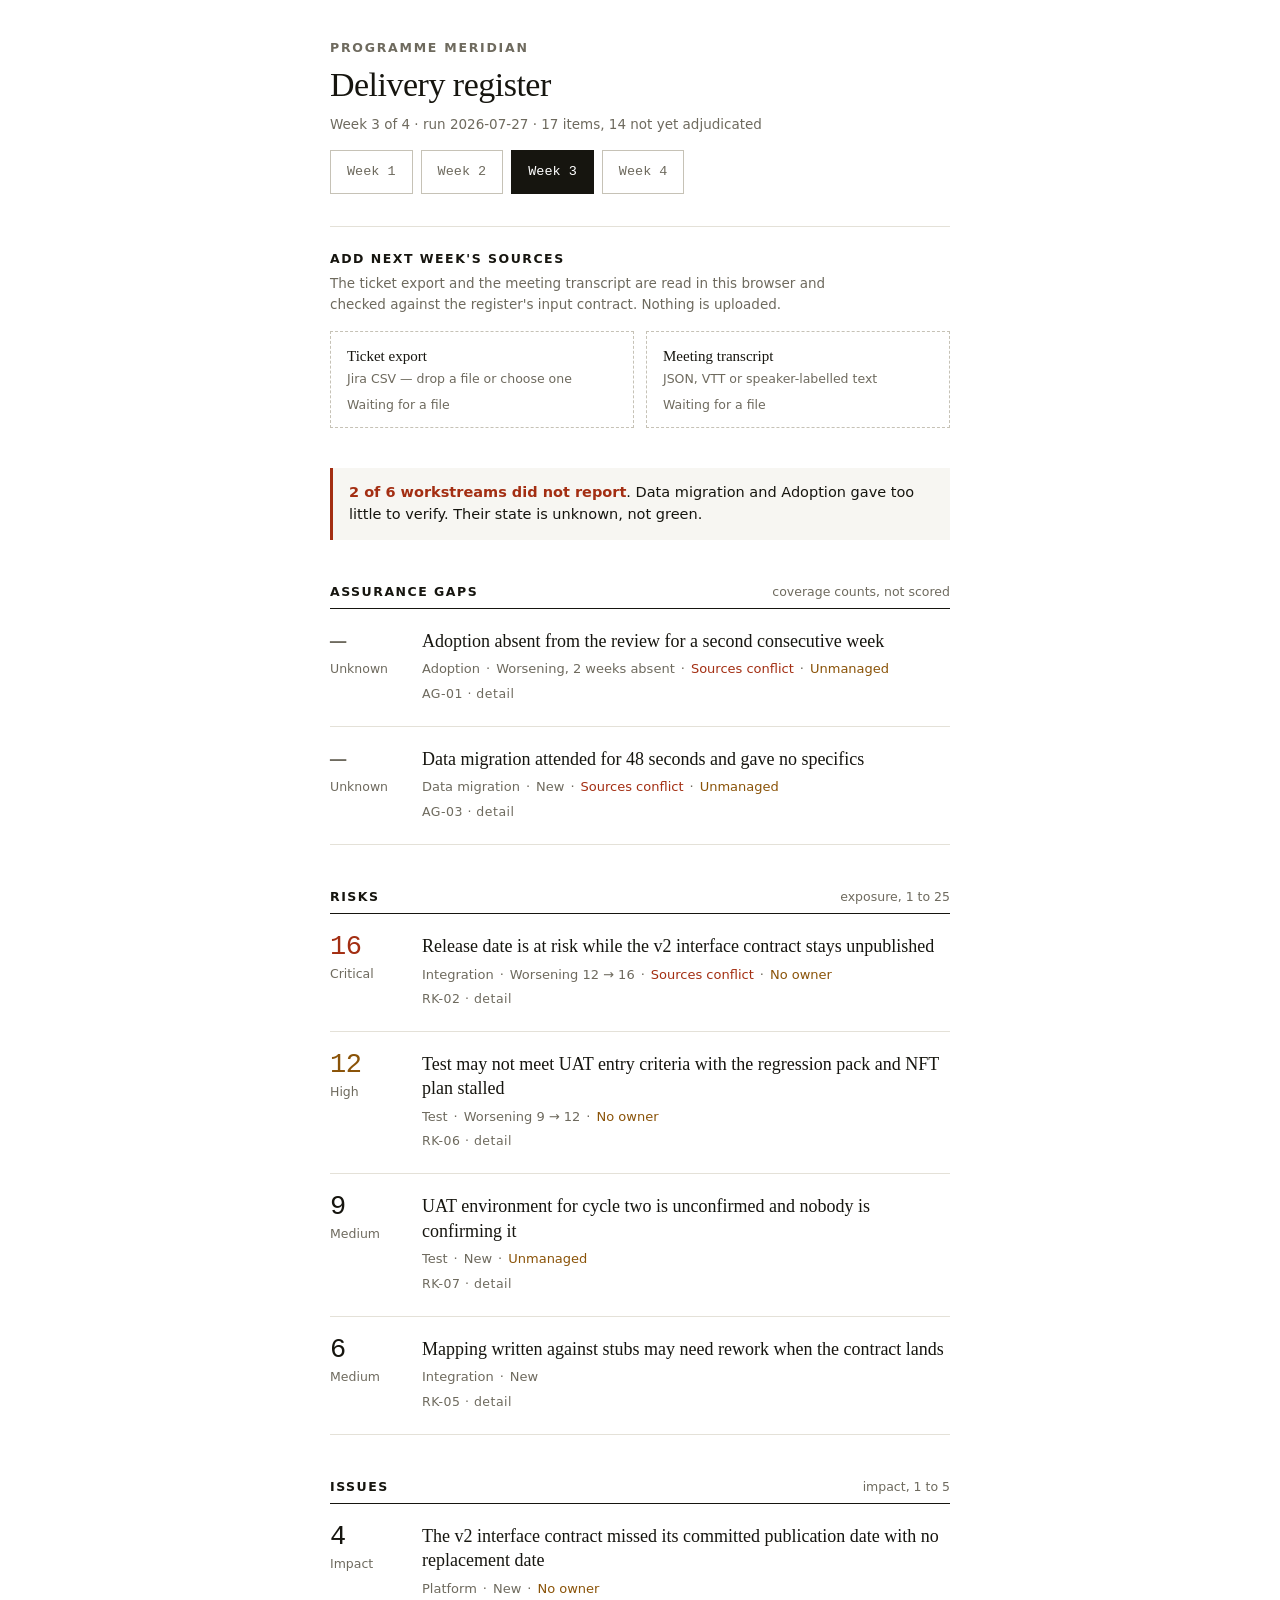
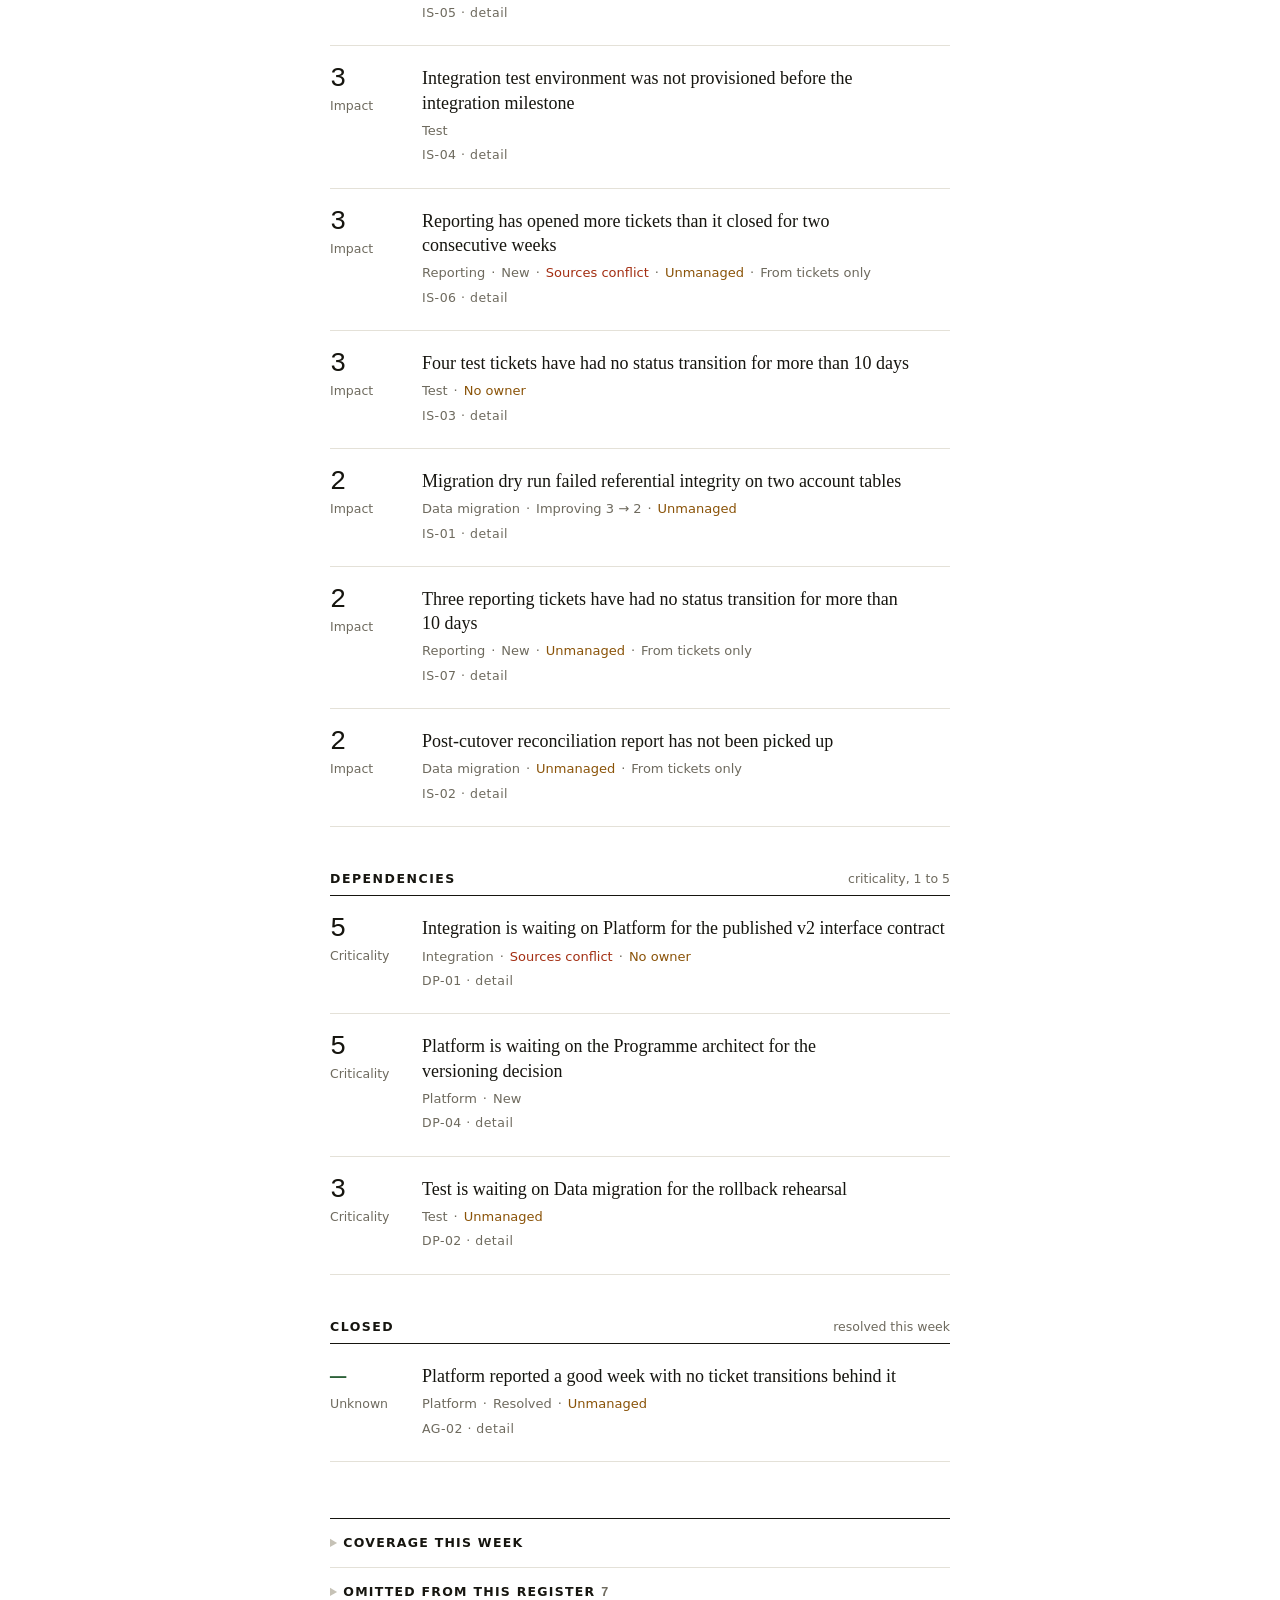
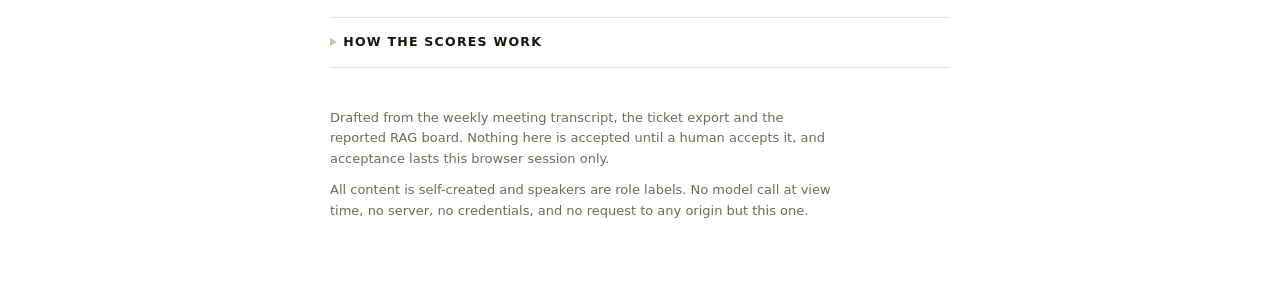
==== commit e7997915: "Read the sources in the browser, and say what can be found without a model The page presented four c" ====
--- a/index.html
+++ b/index.html
@@ -19,6 +19,38 @@
     <p class="head__sub" id="head-sub"><span>Week 3 of 4 · run <span class="u-num">2026-07-27</span> · 17 items, 14 not yet adjudicated</span></p>
     <nav class="weeks" id="weekbar" aria-label="Week"><button type="button" class="weeks__btn" data-week="1" aria-current="false">Week 1</button><button type="button" class="weeks__btn" data-week="2" aria-current="false">Week 2</button><button type="button" class="weeks__btn" data-week="3" aria-current="true">Week 3</button><button type="button" class="weeks__btn" data-week="4" aria-current="false">Week 4</button></nav>
   </header>
+
+  <!-- Sources are read in the browser. Everything the checks below do is
+       arithmetic over the two files; nothing is uploaded and no model is
+       called, because neither is available at view time. -->
+  <section class="intake" aria-labelledby="intake-h">
+    <div class="intake__head">
+      <h2 class="intake__title" id="intake-h">Add next week's sources</h2>
+      <p class="intake__lede">The ticket export and the meeting transcript are read in this browser and checked against the register's input contract. Nothing is uploaded.</p>
+    </div>
+
+    <div class="intake__slots">
+      <label class="drop" data-kind="tickets">
+        <input type="file" class="drop__input" id="in-tickets" accept=".csv,text/csv">
+        <span class="drop__name">Ticket export</span>
+        <span class="drop__hint">Jira CSV — drop a file or choose one</span>
+        <span class="drop__state" id="state-tickets">Waiting for a file</span>
+      </label>
+
+      <label class="drop" data-kind="transcript">
+        <input type="file" class="drop__input" id="in-transcript" accept=".json,.vtt,.txt,application/json,text/plain">
+        <span class="drop__name">Meeting transcript</span>
+        <span class="drop__hint">JSON, VTT or speaker-labelled text</span>
+        <span class="drop__state" id="state-transcript">Waiting for a file</span>
+      </label>
+    </div>
+
+    <div class="intake__out" id="intake-out"></div>
+
+    <noscript>
+      <p class="intake__lede">Reading and checking the files happens in this browser, so that part needs JavaScript. The register below does not.</p>
+    </noscript>
+  </section>
 
   <!-- One line, shown only when a workstream fell under the airtime floor or
        recorded no ticket movement. It is the first thing a delivery manager
--- a/styles.css
+++ b/styles.css
@@ -105,6 +105,96 @@
   border-color: var(--ink);
   color: var(--paper);
 }
+
+/* ── intake ─────────────────────────────────────────────────────────── */
+
+/* A working surface, so it needs edges the register does not: a drop target
+   has to look like one. Still hairlines, still square, still no fill. */
+.intake {
+  margin-top: 32px;
+  padding-top: 24px;
+  border-top: 1px solid var(--rule);
+  display: grid;
+  gap: 16px;
+  min-width: 0;
+}
+.intake__head { display: grid; gap: 6px; min-width: 0; }
+.intake__title {
+  font: 600 12.5px/1.3 var(--font-label);
+  letter-spacing: 0.12em;
+  text-transform: uppercase;
+}
+.intake__lede { font: 13.5px/1.55 var(--font-label); color: var(--ink-2); max-width: 62ch; }
+
+.intake__slots {
+  display: grid;
+  grid-template-columns: repeat(auto-fit, minmax(230px, 1fr));
+  gap: 12px;
+  min-width: 0;
+}
+.drop {
+  display: grid;
+  gap: 4px;
+  align-content: start;
+  min-height: 96px;
+  padding: 14px 16px;
+  border: 1px dashed var(--rule-firm);
+  background: var(--paper);
+  cursor: pointer;
+  min-width: 0;
+  max-width: 100%;
+}
+.drop:focus-within { outline: 2px solid var(--ink); outline-offset: 2px; }
+.drop.is-over { border-color: var(--ink); border-style: solid; background: var(--sunk); }
+.drop.is-ok { border-style: solid; border-color: var(--green); }
+.drop.is-warn { border-style: solid; border-color: var(--amber); }
+.drop.is-bad { border-style: solid; border-color: var(--red); }
+/* Visible to a keyboard and to assistive tech, invisible to layout: the
+   whole label is the target. */
+.drop__input {
+  position: absolute; width: 1px; height: 1px;
+  padding: 0; margin: -1px; overflow: hidden;
+  clip-path: inset(50%); white-space: nowrap;
+}
+.drop__name { font: 15px/1.35 var(--font-text); }
+.drop__hint { font: 12.5px/1.4 var(--font-label); color: var(--ink-2); }
+.drop__state { font: 12.5px/1.4 var(--font-label); color: var(--ink-2); margin-top: 4px; }
+.drop.is-ok .drop__state { color: var(--green); }
+.drop.is-warn .drop__state { color: var(--amber); }
+.drop.is-bad .drop__state { color: var(--red); }
+
+.intake__out:not(:empty) {
+  display: grid;
+  gap: 14px;
+  padding: 16px;
+  background: var(--sunk);
+  min-width: 0;
+}
+.read__head {
+  font: 600 12.5px/1.3 var(--font-label);
+  letter-spacing: 0.1em;
+  text-transform: uppercase;
+  color: var(--ink-2);
+}
+.read__list { display: grid; gap: 5px; min-width: 0; }
+.read__line { font: 13.5px/1.5 var(--font-label); min-width: 0; }
+.read__line.is-bad { color: var(--red); }
+.read__line.is-warn { color: var(--amber); }
+.read__line.is-ok { color: var(--green); }
+.read__line .u-num { font-size: 13px; }
+.read__note { font: 13px/1.55 var(--font-label); color: var(--ink-2); max-width: 62ch; }
+.read__actions { display: flex; flex-wrap: wrap; gap: 8px; min-width: 0; }
+.btn {
+  min-height: 44px;
+  padding: 0 16px;
+  border: 1px solid var(--ink);
+  background: var(--ink);
+  color: var(--paper);
+  font: 13px/1 var(--font-label);
+  cursor: pointer;
+}
+.btn--quiet { background: var(--paper); color: var(--ink); border-color: var(--rule-firm); }
+.btn[disabled] { opacity: 0.45; cursor: default; }
 
 /* ── the alert line ─────────────────────────────────────────────────── */
 
